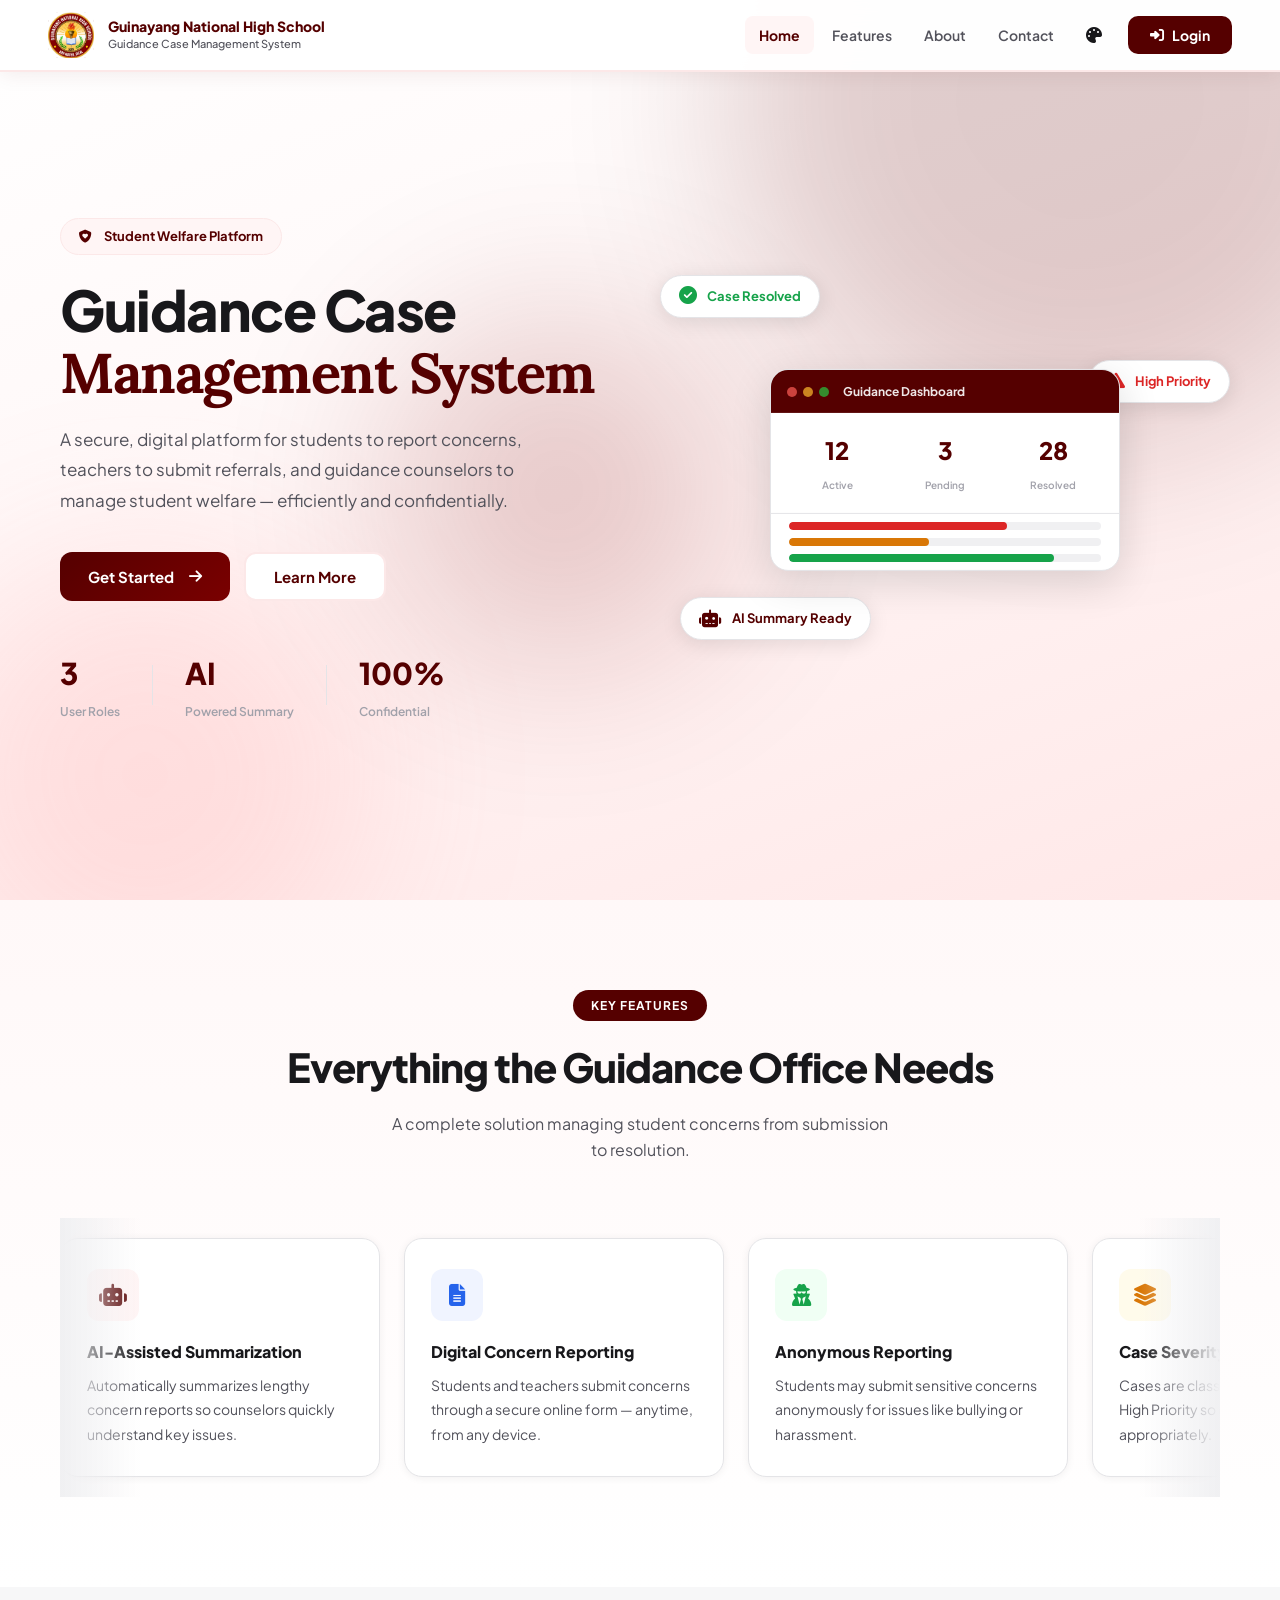
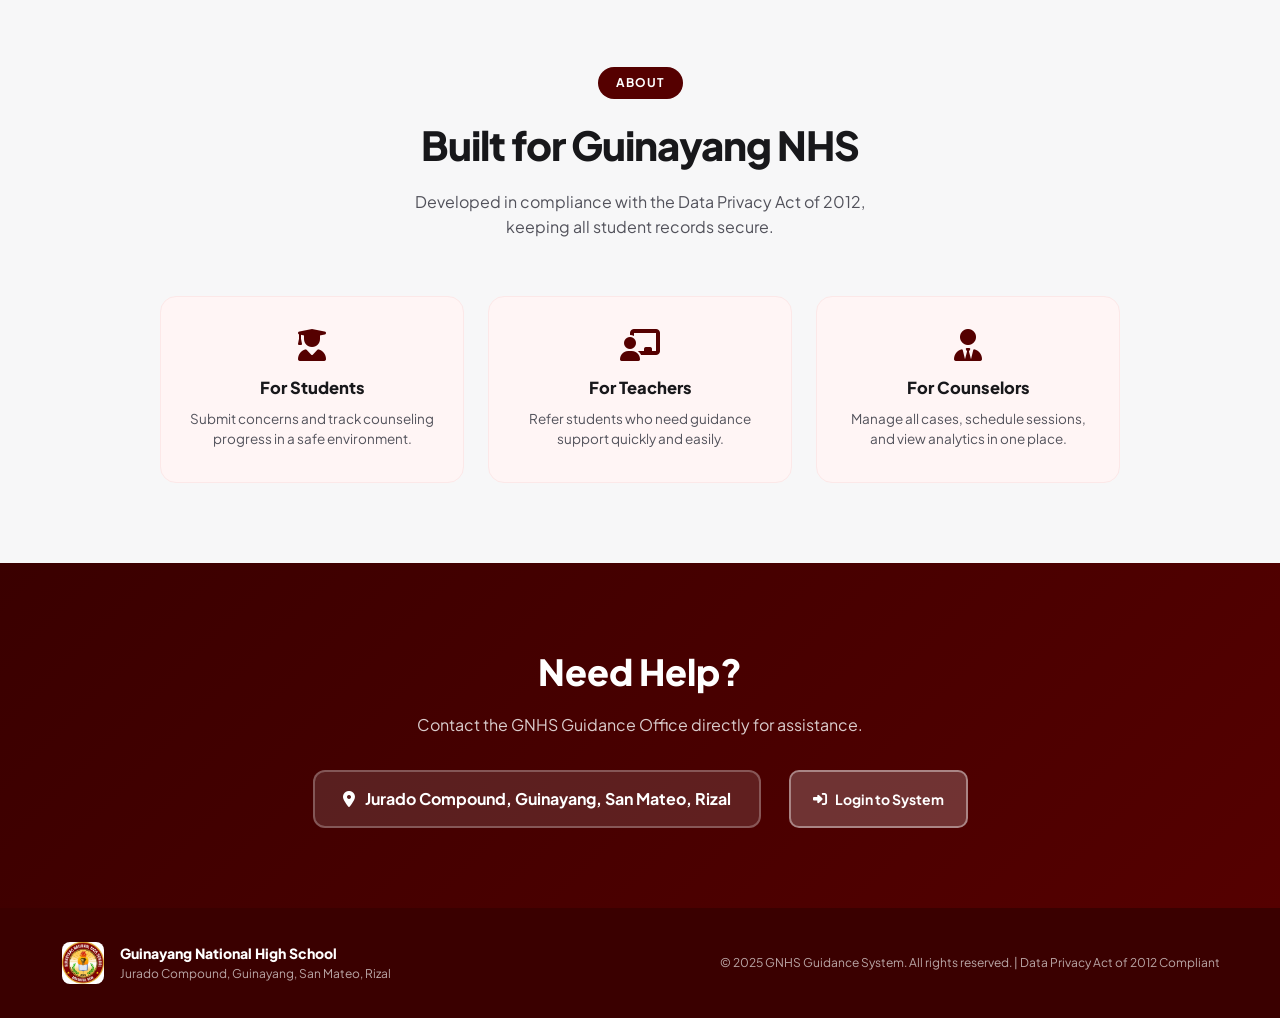
==== index.html @ 4c7ce9db "fix(ui): responsive teacher dashboard stack, interactive features carousel, centered role cards, nav" ====
<!DOCTYPE html>
<html lang="en">

<head>
  <meta charset="UTF-8" />
  <meta name="viewport" content="width=device-width, initial-scale=1.0" />
  <title>GNHS — Guidance Case Management System</title>
  <link rel="stylesheet" href="style.css?v=20261111_07" />
  <link
    href="https://fonts.googleapis.com/css2?family=Plus+Jakarta+Sans:wght@300;400;500;600;700;800;900&family=Lora:ital,wght@0,400;0,600;1,400&display=swap"
    rel="stylesheet" />
  <link rel="stylesheet" href="https://cdnjs.cloudflare.com/ajax/libs/font-awesome/6.5.0/css/all.min.css" />
  <script src="https://accounts.google.com/gsi/client" async defer></script>
  <script>
    (function () {
      var t = localStorage.getItem('theme') || 'light';
      var c = localStorage.getItem('colorTheme') || 'maroon';
      document.documentElement.setAttribute('data-theme', t);
      document.documentElement.setAttribute('data-color', c);
    })();
  </script>
</head>

<body class="landing-page">
  <nav class="navbar">
    <div class="nav-brand" onclick="window.scrollTo({top:0,behavior:'smooth'})">
      <div class="school-logo"><img src="gnhs.jpg" alt="GNHS"
          style="width:100%;height:100%;object-fit:cover;border-radius:10px;" /></div>
      <div class="school-info">
        <span class="school-name">Guinayang National High School</span>
        <span class="school-sub">Guidance Case Management System</span>
      </div>
    </div>
    <div class="nav-links" id="navLinks">
      <a href="#home" class="nav-link active">Home</a>
      <a href="#features" class="nav-link">Features</a>
      <a href="#about" class="nav-link">About</a>
      <a href="#contact" class="nav-link">Contact</a>
      <div class="theme-container" style="position:relative; display:inline-block;">
        <button class="nav-link" style="background:none;border:none;cursor:pointer;font-size:16px;color:var(--text);"
          onclick="toggleThemeMenu()"><i class="fas fa-palette"></i></button>
        <div class="theme-panel" id="themePanel">
          <button class="tp-mode-toggle" id="tpModeToggle"
            onclick="setTheme(document.documentElement.getAttribute('data-theme')==='dark'?'light':'dark')">
            <i class="fas fa-moon"></i> Dark Mode
          </button>
          <div style="font-size:12px;font-weight:800;color:var(--text-3);text-align:center;margin-top:4px">COLOR THEME
          </div>
          <div class="tp-row">
            <div class="tp-color active" style="background:#550000" data-color="maroon"
              onclick="setColorMode('maroon')"></div>
            <div class="tp-color" style="background:#2563eb" data-color="blue" onclick="setColorMode('blue')"></div>
            <div class="tp-color" style="background:#059669" data-color="emerald" onclick="setColorMode('emerald')">
            </div>
            <div class="tp-color" style="background:#7c3aed" data-color="violet" onclick="setColorMode('violet')"></div>
          </div>
        </div>
      </div>
      <button class="btn-login" onclick="openLoginModal()"><i class="fas fa-sign-in-alt"></i> Login</button>
    </div>
    <button class="nav-toggle" onclick="toggleMenu()"><i class="fas fa-bars"></i></button>
  </nav>

  <section class="hero" id="home">
    <div class="hero-bg">
      <div class="bg-blob b1"></div>
      <div class="bg-blob b2"></div>
      <div class="bg-blob b3"></div>
    </div>
    <div class="hero-content">
      <div class="hero-badge"><i class="fas fa-shield-heart"></i>&nbsp; Student Welfare Platform</div>
      <h1 class="hero-title">Guidance Case<br><em>Management System</em></h1>
      <p class="hero-desc">A secure, digital platform for students to report concerns, teachers to submit referrals, and
        guidance counselors to manage student welfare — efficiently and confidentially.</p>
      <div class="hero-actions">
        <button class="btn-primary" onclick="openLoginModal()">Get Started &nbsp;<i
            class="fas fa-arrow-right"></i></button>
        <button class="btn-ghost"
          onclick="document.getElementById('features').scrollIntoView({behavior:'smooth'})">Learn More</button>
      </div>
      <div class="hero-stats">
        <div class="stat"><span class="stat-num">3</span><span class="stat-label">User Roles</span></div>
        <div class="stat-divider"></div>
        <div class="stat"><span class="stat-num">AI</span><span class="stat-label">Powered Summary</span></div>
        <div class="stat-divider"></div>
        <div class="stat"><span class="stat-num">100%</span><span class="stat-label">Confidential</span></div>
      </div>
    </div>
    <div class="hero-visual">
      <div class="floating-card card-1"><i class="fas fa-check-circle"></i><span>Case Resolved</span></div>
      <div class="floating-card card-2"><i class="fas fa-exclamation-triangle"></i><span>High Priority</span></div>
      <div class="floating-card card-3"><i class="fas fa-robot"></i><span>AI Summary Ready</span></div>
      <div class="dashboard-preview">
        <div class="preview-header">
          <span class="preview-dot r"></span><span class="preview-dot y"></span><span class="preview-dot g"></span>
          <span class="preview-title">Guidance Dashboard</span>
        </div>
        <div class="preview-stats">
          <div class="ps"><span>12</span><small>Active</small></div>
          <div class="ps"><span>3</span><small>Pending</small></div>
          <div class="ps"><span>28</span><small>Resolved</small></div>
        </div>
        <div class="preview-bar">
          <div class="pb-fill" style="width:70%;background:#dc2626"></div>
        </div>
        <div class="preview-bar">
          <div class="pb-fill" style="width:45%;background:#d97706"></div>
        </div>
        <div class="preview-bar">
          <div class="pb-fill" style="width:85%;background:#16a34a"></div>
        </div>
      </div>
    </div>
  </section>
  <section class="features-section" id="features">
    <div class="section-header">
      <div class="section-tag">Key Features</div>
      <h2>Everything the Guidance Office Needs</h2>
      <p>A complete solution managing student concerns from submission to resolution.</p>
    </div>
    <div class="features-marquee-wrapper">
      <div class="features-marquee-content">
        <div class="feature-card">
          <div class="feat-icon" style="background:var(--maroon-pale);color:var(--maroon)"><i class="fas fa-robot"></i>
          </div>
          <h3>AI-Assisted Summarization</h3>
          <p>Automatically summarizes lengthy concern reports so counselors quickly understand key issues.</p>
        </div>
        <div class="feature-card">
          <div class="feat-icon" style="background:#f0f4ff;color:#2563eb"><i class="fas fa-file-alt"></i></div>
          <h3>Digital Concern Reporting</h3>
          <p>Students and teachers submit concerns through a secure online form — anytime, from any device.</p>
        </div>
        <div class="feature-card">
          <div class="feat-icon" style="background:#f0fff4;color:#16a34a"><i class="fas fa-user-secret"></i></div>
          <h3>Anonymous Reporting</h3>
          <p>Students may submit sensitive concerns anonymously for issues like bullying or harassment.</p>
        </div>
        <div class="feature-card">
          <div class="feat-icon" style="background:#fffbeb;color:#d97706"><i class="fas fa-layer-group"></i></div>
          <h3>Case Severity Classification</h3>
          <p>Cases are classified as Low, Medium, or High Priority so counselors respond appropriately.</p>
        </div>
        <div class="feature-card">
          <div class="feat-icon" style="background:#fdf4ff;color:#7c3aed"><i class="fas fa-chart-bar"></i></div>
          <h3>Analytics Dashboard</h3>
          <p>Visualize patterns in student concerns and generate reports for school administration.</p>
        </div>
        <div class="feature-card">
          <div class="feat-icon" style="background:#f0fdfa;color:#0d9488"><i class="fas fa-bell"></i></div>
          <h3>Notification System</h3>
          <p>Real-time alerts for session schedules, case status changes, and guidance office responses.</p>
        </div>

        <!-- Duplicate for infinite scroll -->
        <div class="feature-card">
          <div class="feat-icon" style="background:var(--maroon-pale);color:var(--maroon)"><i class="fas fa-robot"></i>
          </div>
          <h3>AI-Assisted Summarization</h3>
          <p>Automatically summarizes lengthy concern reports so counselors quickly understand key issues.</p>
        </div>
        <div class="feature-card">
          <div class="feat-icon" style="background:#f0f4ff;color:#2563eb"><i class="fas fa-file-alt"></i></div>
          <h3>Digital Concern Reporting</h3>
          <p>Students and teachers submit concerns through a secure online form — anytime, from any device.</p>
        </div>
        <div class="feature-card">
          <div class="feat-icon" style="background:#f0fff4;color:#16a34a"><i class="fas fa-user-secret"></i></div>
          <h3>Anonymous Reporting</h3>
          <p>Students may submit sensitive concerns anonymously for issues like bullying or harassment.</p>
        </div>
        <div class="feature-card">
          <div class="feat-icon" style="background:#fffbeb;color:#d97706"><i class="fas fa-layer-group"></i></div>
          <h3>Case Severity Classification</h3>
          <p>Cases are classified as Low, Medium, or High Priority so counselors respond appropriately.</p>
        </div>
        <div class="feature-card">
          <div class="feat-icon" style="background:#fdf4ff;color:#7c3aed"><i class="fas fa-chart-bar"></i></div>
          <h3>Analytics Dashboard</h3>
          <p>Visualize patterns in student concerns and generate reports for school administration.</p>
        </div>
        <div class="feature-card">
          <div class="feat-icon" style="background:#f0fdfa;color:#0d9488"><i class="fas fa-bell"></i></div>
          <h3>Notification System</h3>
          <p>Real-time alerts for session schedules, case status changes, and guidance office responses.</p>
        </div>
      </div>
    </div>
  </section>
  <section id="about" class="about-section">
    <div class="section-header">
      <div class="section-tag">About</div>
      <h2>Built for Guinayang NHS</h2>
      <p>Developed in compliance with the Data Privacy Act of 2012, keeping all student records secure.</p>
    </div>
    <div class="about-roles-grid">
      <div class="about-role-card">
        <i class="fas fa-user-graduate"></i>
        <strong>For Students</strong>
        <p>Submit concerns and track counseling progress in a safe environment.</p>
      </div>
      <div class="about-role-card">
        <i class="fas fa-chalkboard-teacher"></i>
        <strong>For Teachers</strong>
        <p>Refer students who need guidance support quickly and easily.</p>
      </div>
      <div class="about-role-card">
        <i class="fas fa-user-tie"></i>
        <strong>For Counselors</strong>
        <p>Manage all cases, schedule sessions, and view analytics in one place.</p>
      </div>
    </div>
  </section>
  <section id="contact"
    style="padding:80px 60px;background:linear-gradient(135deg,var(--maroon-dark),var(--maroon));text-align:center;">
    <h2 style="color:#fff;font-size:36px;font-weight:900;margin-bottom:12px">Need Help?</h2>
    <p style="color:rgba(255,255,255,.8);font-size:16px;max-width:500px;margin:0 auto 32px">Contact the GNHS Guidance
      Office directly for assistance.</p>
    <div style="display:flex;gap:20px;justify-content:center;flex-wrap:wrap;">
      <div
        style="background:rgba(255,255,255,.12);color:#fff;border:2px solid rgba(255,255,255,.25);padding:14px 28px;border-radius:12px;font-weight:700;display:flex;align-items:center;gap:10px">
        <i class="fas fa-map-marker-alt"></i> Jurado Compound, Guinayang, San Mateo, Rizal</div>
      <button class="btn-login" style="background:rgba(255,255,255,.2);border:2px solid rgba(255,255,255,.4)"
        onclick="openLoginModal()"><i class="fas fa-sign-in-alt"></i> Login to System</button>
    </div>
  </section>
  <footer class="footer">
    <div class="footer-content">
      <div class="footer-brand">
        <div class="school-logo small" style="background:transparent;padding:2px"><img src="gnhs.jpg" alt="GNHS"
            style="width:100%;height:100%;object-fit:cover;border-radius:8px;" /></div>
        <div>
          <div class="footer-school">Guinayang National High School</div>
          <div class="footer-addr">Jurado Compound, Guinayang, San Mateo, Rizal</div>
        </div>
      </div>
      <div class="footer-copy">© 2025 GNHS Guidance System. All rights reserved. | Data Privacy Act of 2012 Compliant
      </div>
    </div>
  </footer>

  <!-- LOGIN MODAL -->
  <div class="modal-overlay hidden" id="loginModal" onclick="closeOnOverlay(event)">
    <div class="modal-box">
      <div class="modal-step" id="step-choose">
        <button class="modal-close" onclick="closeLoginModal()"><i class="fas fa-times"></i></button>
        <div class="modal-logo"><i class="fas fa-graduation-cap"></i></div>
        <h2 class="modal-title">Welcome to <span>GNHS</span></h2>
        <p class="modal-sub">Guidance Case Management System</p>
        <div id="timeoutAlertBanner" style="display:none;margin-bottom:16px;background:#fef2f2;border:1px solid #f87171;color:#991b1b;padding:12px 14px;border-radius:10px;font-size:13px;font-weight:600;text-align:left">
          <i class="fas fa-clock" style="color:#dc2626;margin-right:6px"></i> Your session expired due to 15 minutes of inactivity. Please log in again.
        </div>
        <div class="action-cards" style="display:flex;flex-direction:column;width:100%;gap:12px;">
          <div class="action-card" onclick="goToRoleSelect('login')" style="padding:16px 20px;display:flex;align-items:center;justify-content:center;gap:14px;text-align:left;width:100%;background:linear-gradient(135deg,var(--maroon),var(--maroon-mid));color:#fff;border-radius:14px;box-shadow:0 8px 20px rgba(85,0,0,0.22);cursor:pointer;">
            <i class="fas fa-sign-in-alt" style="font-size:22px;color:#fff;margin-bottom:0"></i>
            <div style="flex:1">
              <strong style="font-size:16px;display:block;color:#fff">Login to System</strong>
              <small style="font-size:12px;color:rgba(255,255,255,0.85)">Sign in with LRN, Employee ID, or Email</small>
            </div>
            <i class="fas fa-arrow-right" style="font-size:14px;color:rgba(255,255,255,0.85)"></i>
          </div>
        </div>

        <div style="display:flex;align-items:center;margin:16px 0 10px;gap:10px;">
          <div style="flex:1;height:1px;background:var(--border);"></div>
          <span style="font-size:11px;font-weight:700;color:var(--text-3);text-transform:uppercase;letter-spacing:0.5px;">OR</span>
          <div style="flex:1;height:1px;background:var(--border);"></div>
        </div>

        <button type="button" class="btn-google-sign-in" onclick="openGoogleAccountChooser()">
          <svg width="18" height="18" viewBox="0 0 48 48">
            <path fill="#EA4335" d="M24 9.5c3.54 0 6.71 1.22 9.21 3.6l6.85-6.85C35.9 2.38 30.47 0 24 0 14.62 0 6.51 5.38 2.56 13.22l7.98 6.19C12.43 13.72 17.74 9.5 24 9.5z"/>
            <path fill="#4285F4" d="M46.98 24.55c0-1.57-.15-3.09-.38-4.55H24v9.02h12.94c-.58 2.96-2.26 5.48-4.78 7.18l7.73 6c4.51-4.18 7.09-10.36 7.09-17.65z"/>
            <path fill="#FBBC05" d="M10.53 28.59c-.48-1.45-.76-2.99-.76-4.59s.27-3.14.76-4.59l-7.98-6.19C.92 16.46 0 20.12 0 24c0 3.88.92 7.54 2.56 10.78l7.97-6.19z"/>
            <path fill="#34A853" d="M24 48c6.48 0 11.93-2.13 15.89-5.81l-7.73-6c-2.15 1.45-4.92 2.3-8.16 2.3-6.26 0-11.57-4.22-13.47-9.91l-7.98 6.19C6.51 42.62 14.62 48 24 48z"/>
          </svg>
          <span>Google</span>
        </button>
      </div>
      <div class="modal-step hidden" id="step-role">
        <div class="modal-top-nav">
          <button type="button" class="modal-back" onclick="goBack('step-choose')"><i class="fas fa-arrow-left"></i> Back</button>
          <button type="button" class="modal-close" onclick="closeLoginModal()"><i class="fas fa-times"></i></button>
        </div>
        <div class="modal-logo"><i class="fas fa-users"></i></div>
        <h2 class="modal-title">Select Your Role</h2>
        <p class="modal-sub" id="role-sub-text">Who are you logging in as?</p>
        <div class="role-cards">
          <div class="role-card" onclick="selectRole('student')">
            <div class="role-icon" style="background:#fff0f0;color:#550000"><i class="fas fa-user-graduate"></i></div>
            <div><strong>Student</strong><small>Submit concerns &amp; track status</small></div>
          </div>
          <div class="role-card" onclick="selectRole('teacher')">
            <div class="role-icon" style="background:#fff0f0;color:#7a0000"><i class="fas fa-chalkboard-teacher"></i>
            </div>
            <div><strong>Teacher</strong><small>Refer students for guidance</small></div>
          </div>
          <div class="role-card" onclick="selectRole('admin')">
            <div class="role-icon" style="background:#fff0f0;color:#3a0000"><i class="fas fa-user-tie"></i></div>
            <div><strong>Guidance Admin</strong><small>Manage cases &amp; counseling</small></div>
          </div>
        </div>
      </div>
      <div class="modal-step hidden" id="step-login">
        <div class="modal-top-nav">
          <button type="button" class="modal-back" onclick="goBack('step-role')"><i class="fas fa-arrow-left"></i> Back</button>
          <button type="button" class="modal-close" onclick="closeLoginModal()"><i class="fas fa-times"></i></button>
        </div>
        <div class="modal-logo" id="login-role-badge"><i class="fas fa-user-graduate"></i></div>
        <h3 style="font-size:18px;font-weight:800;color:var(--text);margin-bottom:2px;text-align:center;">Account Login</h3>
        <p class="modal-sub" id="login-role-label" style="margin-top:0;">Student Login</p>
        <div id="login-msg" style="display:none"></div>
        <div class="form-group"><label id="login-id-label">Email Address <span class="req">*</span></label>
          <div class="input-wrap"><i class="fas fa-envelope"></i><input type="text" id="login-email-input"
              placeholder="Enter your email" required onkeydown="if(event.key==='Enter'){event.preventDefault();document.getElementById('login-pass')?.focus();}" /></div>
        </div>
        <div class="form-group"><label>Password <span class="req">*</span></label>
          <div class="input-wrap"><i class="fas fa-lock"></i><input type="password" id="login-pass"
              placeholder="Enter your password" required onkeydown="if(event.key==='Enter'){event.preventDefault();handleLogin();}" /><button class="toggle-pass" type="button"
              onclick="togglePass('login-pass')"><i class="fas fa-eye"></i></button></div>
        </div>
        <div class="form-options">
          <label class="checkbox-label"><input type="checkbox"> Remember me</label>
          <a href="#" class="forgot-link" onclick="openResetPasswordModal()">Forgot password?</a>
        </div>
        <button class="btn-submit" onclick="handleLogin()">Login &nbsp;<i class="fas fa-arrow-right"></i></button>

        <div style="display:flex;align-items:center;margin:18px 0 12px;gap:10px;">
          <div style="flex:1;height:1px;background:var(--border);"></div>
          <span style="font-size:11px;font-weight:700;color:var(--text-3);text-transform:uppercase;letter-spacing:0.5px;">OR</span>
          <div style="flex:1;height:1px;background:var(--border);"></div>
        </div>

        <button type="button" class="btn-google-sign-in" onclick="openGoogleAccountChooser()">
          <svg width="18" height="18" viewBox="0 0 48 48">
            <path fill="#EA4335" d="M24 9.5c3.54 0 6.71 1.22 9.21 3.6l6.85-6.85C35.9 2.38 30.47 0 24 0 14.62 0 6.51 5.38 2.56 13.22l7.98 6.19C12.43 13.72 17.74 9.5 24 9.5z"/>
            <path fill="#4285F4" d="M46.98 24.55c0-1.57-.15-3.09-.38-4.55H24v9.02h12.94c-.58 2.96-2.26 5.48-4.78 7.18l7.73 6c4.51-4.18 7.09-10.36 7.09-17.65z"/>
            <path fill="#FBBC05" d="M10.53 28.59c-.48-1.45-.76-2.99-.76-4.59s.27-3.14.76-4.59l-7.98-6.19C.92 16.46 0 20.12 0 24c0 3.88.92 7.54 2.56 10.78l7.97-6.19z"/>
            <path fill="#34A853" d="M24 48c6.48 0 11.93-2.13 15.89-5.81l-7.73-6c-2.15 1.45-4.92 2.3-8.16 2.3-6.26 0-11.57-4.22-13.47-9.91l-7.98 6.19C6.51 42.62 14.62 48 24 48z"/>
          </svg>
          <span>Google</span>
        </button>
      </div>

      <!-- SHOPEE-STYLE GOOGLE ACCOUNT CHOOSER STEP -->
      <div class="modal-step hidden" id="step-google-chooser">
        <div class="google-top-bar" style="display:flex;align-items:center;justify-content:space-between;width:100%;margin-bottom:18px;padding-bottom:12px;border-bottom:1px solid var(--border);position:relative;box-sizing:border-box;">
          <div class="google-top-left" style="display:flex;align-items:center;gap:10px;min-width:0;">
            <button type="button" class="modal-back google-back-btn" onclick="goBackFromGoogle()" title="Go back to previous step" style="position:static !important;top:auto !important;right:auto !important;margin:0 !important;display:inline-flex;align-items:center;gap:6px;background:rgba(0,0,0,0.04);border:1px solid var(--border);border-radius:8px;color:var(--text-2);font-weight:700;font-size:12.5px;cursor:pointer;padding:5px 9px;transition:.2s;line-height:1.2;">
              <i class="fas fa-arrow-left" style="font-size:11px;"></i> <span>Back</span>
            </button>
            <div style="width:1px;height:16px;background:var(--border);flex-shrink:0;"></div>
            <div class="google-brand" style="display:inline-flex;align-items:center;gap:8px;font-size:13.5px;font-weight:700;color:var(--text);margin:0;white-space:nowrap;">
              <svg width="18" height="18" viewBox="0 0 48 48" style="flex-shrink:0;">
                <path fill="#EA4335" d="M24 9.5c3.54 0 6.71 1.22 9.21 3.6l6.85-6.85C35.9 2.38 30.47 0 24 0 14.62 0 6.51 5.38 2.56 13.22l7.98 6.19C12.43 13.72 17.74 9.5 24 9.5z"/>
                <path fill="#4285F4" d="M46.98 24.55c0-1.57-.15-3.09-.38-4.55H24v9.02h12.94c-.58 2.96-2.26 5.48-4.78 7.18l7.73 6c4.51-4.18 7.09-10.36 7.09-17.65z"/>
                <path fill="#FBBC05" d="M10.53 28.59c-.48-1.45-.76-2.99-.76-4.59s.27-3.14.76-4.59l-7.98-6.19C.92 16.46 0 20.12 0 24c0 3.88.92 7.54 2.56 10.78l7.97-6.19z"/>
                <path fill="#34A853" d="M24 48c6.48 0 11.93-2.13 15.89-5.81l-7.73-6c-2.15 1.45-4.92 2.3-8.16 2.3-6.26 0-11.57-4.22-13.47-9.91l-7.98 6.19C6.51 42.62 14.62 48 24 48z"/>
              </svg>
              <span>Sign in with Google</span>
            </div>
          </div>
          <button type="button" class="modal-close" onclick="closeLoginModal()" title="Close" style="position:static !important;top:auto !important;right:auto !important;margin:0 !important;cursor:pointer;width:32px;height:32px;border-radius:50%;background:rgba(0,0,0,0.05);color:var(--text-2);display:inline-flex;align-items:center;justify-content:center;border:none;flex-shrink:0;">
            <i class="fas fa-times"></i>
          </button>
        </div>

        <!-- STAGE A: CHOOSE ACCOUNT LIST -->
        <div id="googleStageList">
          <div class="google-app-badge">
            <i class="fas fa-graduation-cap" style="color:#fff;font-size:22px"></i>
          </div>
          <h2 class="google-chooser-title">Choose an account</h2>
          <p class="google-chooser-sub">to continue to <strong>GNHS Guidance</strong></p>

          <div id="google-list-msg" style="display:none;margin-bottom:14px"></div>

          <div id="googleAccountsList" class="google-accounts-list">
            <!-- Rendered dynamically -->
          </div>

          <p class="google-privacy-footer">
            Before using this app, you can review GNHS Guidance's <a href="#">Privacy Policy</a> and <a href="#">Terms of Service</a>.
          </p>
          <div style="text-align:center;margin-top:14px;padding-top:12px;border-top:1px dashed var(--border);">
            <button type="button" onclick="goBackFromGoogle()" style="background:none;border:none;color:var(--text-2);font-weight:700;font-size:12.5px;cursor:pointer;display:inline-flex;align-items:center;gap:6px;padding:4px 8px;border-radius:6px;transition:.2s;">
              <i class="fas fa-arrow-left"></i> <span>Back to Login Options</span>
            </button>
          </div>
        </div>

        <!-- STAGE B: USE ANOTHER ACCOUNT (EMAIL INPUT) -->
        <div id="googleStageEmail" style="display:none">
          <div class="google-app-badge">
            <i class="fas fa-graduation-cap" style="color:#fff;font-size:22px"></i>
          </div>
          <h2 class="google-chooser-title">Sign in</h2>
          <p class="google-chooser-sub">to continue to <strong>GNHS Guidance</strong></p>

          <div id="google-email-msg" style="display:none"></div>

          <div class="form-group">
            <label>Email Address <span class="req">*</span></label>
            <div class="input-wrap">
              <i class="fas fa-envelope"></i>
              <input type="email" id="google-custom-email" placeholder="e.g. name@gmail.com or name@deped.gov.ph" required onkeydown="if(event.key==='Enter')submitGoogleCustomEmail()" />
            </div>
            <span style="font-size:11.5px;color:var(--text-3);margin-top:4px;display:block;">Personal Gmail for Students &bull; DepEd / Gmail for Teachers</span>
          </div>

          <div style="display:flex;justify-content:space-between;align-items:center;margin-top:22px">
            <button type="button" class="btn-ghost" onclick="showGoogleAccountList()" style="font-size:13px;padding:8px 14px">
              Back to accounts
            </button>
            <button type="button" class="btn-submit" onclick="submitGoogleCustomEmail()" style="width:auto;padding:10px 24px;border-radius:20px;background:#1a73e8;color:#fff;border:none;font-weight:700">
              Next &nbsp;<i class="fas fa-arrow-right"></i>
            </button>
          </div>
        </div>

        <!-- STAGE B: GMAIL 6-DIGIT CODE VERIFICATION (100% PASSWORDLESS & DIRECT TO 2FA) -->
        <div id="googleStageOtp" style="display:none">
          <div class="google-selected-chip">
            <div class="google-chip-left">
              <div class="google-chip-avatar" id="googleOtpAvatar">G</div>
              <div class="google-chip-info">
                <span id="googleOtpEmail" style="font-size:13px;color:var(--text);font-weight:700"></span>
              </div>
            </div>
            <button type="button" class="google-chip-change" onclick="showGoogleAccountList()">Change</button>
          </div>

          <h2 class="google-chooser-title" style="font-size:20px;text-align:left">Google Verification</h2>
          <p class="google-chooser-sub" style="margin-bottom:16px;text-align:left">A 6-digit code was sent to your Gmail inbox to verify your account</p>

          <div id="google-otp-msg" style="display:none"></div>

          <div class="form-group">
            <label>6-Digit Verification Code <span class="req">*</span></label>
            <div class="input-wrap">
              <i class="fas fa-key"></i>
              <input type="text" id="google-otp-code-input" placeholder="000000" maxlength="6" pattern="[0-9]*" inputmode="numeric" style="letter-spacing:6px;font-size:18px;font-weight:800;text-align:center" onkeydown="if(event.key==='Enter')verifyGoogleLoginOtp()" />
            </div>
            <span style="font-size:11.5px;color:var(--text-3);margin-top:4px;display:block;">Check your Gmail inbox or spam. No password required!</span>
          </div>

          <div style="display:flex;justify-content:space-between;align-items:center;margin-top:22px">
            <button type="button" class="btn-ghost" onclick="loginWithGoogleCode(true)" style="font-size:12px;background:none;border:none;color:var(--text-3);cursor:pointer;font-weight:700">
              Resend code
            </button>
            <button type="button" class="btn-submit" id="btnVerifyGoogleOtp" onclick="verifyGoogleLoginOtp()" style="width:auto;padding:10px 24px;border-radius:20px;background:#1a73e8;color:#fff;border:none;font-weight:700">
              Verify & Sign In &nbsp;<i class="fas fa-arrow-right"></i>
            </button>
          </div>
        </div>
      </div>

      <!-- EMAIL CODE (OTP) LOGIN STEP -->
      <div class="modal-step hidden" id="step-email-otp">
        <div class="modal-top-nav">
          <button type="button" class="modal-back" onclick="goBack('step-login')"><i class="fas fa-arrow-left"></i> Back</button>
          <button type="button" class="modal-close" onclick="closeLoginModal()"><i class="fas fa-times"></i></button>
        </div>
        <div class="modal-logo" style="background:var(--maroon-pale);color:var(--maroon)"><i class="fas fa-envelope-circle-check"></i></div>
        <h2 class="modal-title">Sign in with Email Code</h2>
        <p class="modal-sub" id="email-otp-sub">Personal Gmail for Students &bull; DepEd / Gmail for Teachers</p>

        <!-- Role Selector Tab for Email Login -->
        <div style="display:flex;background:var(--bg2);padding:4px;border-radius:10px;border:1px solid var(--border);margin-bottom:14px;gap:6px;">
          <button type="button" id="otpRoleTabStudent" onclick="setOtpRole('student')" style="flex:1;border:none;border-radius:8px;padding:8px 10px;font-size:12.5px;font-weight:700;cursor:pointer;transition:.2s;background:var(--maroon);color:#fff;">
            <i class="fas fa-user-graduate"></i> Student
          </button>
          <button type="button" id="otpRoleTabTeacher" onclick="setOtpRole('teacher')" style="flex:1;border:none;border-radius:8px;padding:8px 10px;font-size:12.5px;font-weight:700;cursor:pointer;transition:.2s;background:transparent;color:var(--text-2);">
            <i class="fas fa-chalkboard-teacher"></i> Teacher
          </button>
        </div>

        <div id="email-otp-msg" style="display:none"></div>

        <!-- Stage 1: Enter Email -->
        <div id="email-otp-stage-1">
          <div class="form-group">
            <label>Email Address <span class="req">*</span></label>
            <div class="input-wrap">
              <i class="fas fa-envelope"></i>
              <input type="email" id="otp-email-input" placeholder="e.g. name@gmail.com or name@deped.gov.ph" required autocomplete="email" onkeydown="if(event.key==='Enter')requestEmailCode()" />
            </div>
            <span style="font-size:11.5px;color:var(--text-3);margin-top:4px;display:block;">We will send a secure 6-digit verification code to this inbox.</span>
          </div>
          <button type="button" class="btn-submit" id="btnSendOtp" onclick="requestEmailCode()">
            <i class="fas fa-paper-plane"></i> Send 6-Digit Code
          </button>
        </div>

        <!-- Stage 2: Enter Code -->
        <div id="email-otp-stage-2" style="display:none">
          <div style="background:var(--bg2);padding:12px 14px;border-radius:10px;border:1px solid var(--border);margin-bottom:16px;font-size:13px;display:flex;align-items:center;justify-content:space-between">
            <div>
              <span style="color:var(--text-3);font-size:11px;display:block;">Code sent to:</span>
              <strong id="otp-target-email-label" style="color:var(--maroon)"></strong>
            </div>
            <button type="button" onclick="editOtpEmail()" style="background:none;border:none;color:var(--maroon);font-weight:700;font-size:12px;cursor:pointer">Change</button>
          </div>

          <div class="form-group">
            <label>Enter 6-Digit Verification Code <span class="req">*</span></label>
            <div class="input-wrap">
              <i class="fas fa-key"></i>
              <input type="text" id="otp-code-input" placeholder="000000" maxlength="6" pattern="[0-9]*" inputmode="numeric" style="letter-spacing:6px;font-size:20px;font-weight:800;text-align:center" onkeydown="if(event.key==='Enter')verifyEmailCode()" />
            </div>
            <span style="font-size:11.5px;color:var(--text-3);margin-top:4px;display:block;">Please check your inbox or spam folder. Code expires in 10 minutes.</span>
          </div>

          <button type="button" class="btn-submit" id="btnVerifyOtp" onclick="verifyEmailCode()">
            <i class="fas fa-check-circle"></i> Verify & Sign In
          </button>

          <div style="text-align:center;margin-top:14px">
            <button type="button" id="btnResendOtp" onclick="requestEmailCode(true)" style="background:none;border:none;color:var(--text-3);font-size:12px;font-weight:700;cursor:pointer">
              Didn't receive code? Resend Code
            </button>
          </div>
        </div>
      </div>

      <!-- EMAIL SIGNUP COMPLETION STEP (for new users signing in for the first time via email) -->
      <div class="modal-step hidden" id="step-email-complete">
        <div class="modal-top-nav">
          <button type="button" class="modal-back" onclick="showStep('step-email-otp')"><i class="fas fa-arrow-left"></i> Back</button>
          <button type="button" class="modal-close" onclick="closeLoginModal()"><i class="fas fa-times"></i></button>
        </div>
        <div class="modal-logo" style="background:var(--maroon-pale);color:var(--maroon)"><i class="fas fa-user-plus"></i></div>
        <h2 class="modal-title">Complete Your Profile</h2>
        <p class="modal-sub">Welcome! Please fill in your basic info to enter GNHS Guidance.</p>

        <div id="email-complete-msg" style="display:none"></div>

        <div class="form-row" style="display:grid;grid-template-columns:1fr 1fr;gap:12px;margin-bottom:12px">
          <div class="form-group">
            <label>First Name <span class="req">*</span></label>
            <input type="text" id="otp-complete-first-name" placeholder="First name" required />
          </div>
          <div class="form-group">
            <label>Last Name <span class="req">*</span></label>
            <input type="text" id="otp-complete-last-name" placeholder="Last name" required />
          </div>
        </div>

        <div class="form-group" id="otp-complete-grade-group">
          <label id="otp-complete-grade-label">Grade Level & Section <span class="req">*</span></label>
          <div style="display:grid;grid-template-columns:1fr 1fr;gap:10px" id="otp-complete-grade-row">
            <select id="otp-complete-grade" onchange="otpUpdateSections()" style="padding:10px 12px;border:1.5px solid var(--border);border-radius:10px;font-size:13px;background:var(--card-bg);color:var(--text)">
              <option value="">Select Grade</option>
              <option value="7">Grade 7</option>
              <option value="8">Grade 8</option>
              <option value="9">Grade 9</option>
              <option value="10">Grade 10</option>
            </select>
            <select id="otp-complete-section" style="padding:10px 12px;border:1.5px solid var(--border);border-radius:10px;font-size:13px;background:var(--card-bg);color:var(--text)">
              <option value="">Select Section</option>
            </select>
          </div>
        </div>

        <div class="form-group">
          <label id="otp-complete-id-label">Student ID / LRN (Optional)</label>
          <input type="text" id="otp-complete-id-number" placeholder="Enter ID number (or leave blank for auto-generate)" />
        </div>

        <button type="button" class="btn-submit" id="btnFinishOtpSignup" onclick="finishOtpSignup()">
          <i class="fas fa-arrow-right"></i> Finish & Enter System
        </button>
      </div>

      <!-- RESET PASSWORD MODAL: 3-STEP EMAIL OTP CONFIRMATION & NEW PASSWORD -->
      <div class="modal-step hidden" id="step-forgot">
        <div class="modal-top-nav">
          <button type="button" class="modal-back" onclick="goBack('step-login')"><i class="fas fa-arrow-left"></i> Back</button>
          <button type="button" class="modal-close" onclick="closeLoginModal()"><i class="fas fa-times"></i></button>
        </div>

        <div class="modal-logo" style="background:var(--maroon-pale);color:var(--maroon)"><i class="fas fa-key"></i></div>
        <h2 class="modal-title" id="forgot-modal-title">Reset Password</h2>
        <p class="modal-sub" id="forgot-modal-sub">Enter your registered Email or Student ID / LRN to receive a 6-digit confirmation code.</p>

        <div id="forgot-msg" style="display:none;margin-bottom:14px"></div>

        <!-- STAGE 1: ENTER EMAIL / LRN -->
        <div id="forgot-stage-1">
          <div class="form-group">
            <label>Registered Email or Student LRN / ID <span class="req">*</span></label>
            <div class="input-wrap">
              <i class="fas fa-envelope"></i>
              <input type="text" id="forgot-email-input" placeholder="e.g. name@gmail.com or 12-digit LRN" required onkeydown="if(event.key==='Enter')sendResetEmailCode()" />
            </div>
            <span style="font-size:11.5px;color:var(--text-3);margin-top:4px;display:block;">A 6-digit verification code will be sent to confirm your email.</span>
          </div>

          <button type="button" class="btn-submit" id="btnSendResetCode" onclick="sendResetEmailCode()">
            <i class="fas fa-paper-plane"></i> Send 6-Digit Code
          </button>
        </div>

        <!-- STAGE 2: ENTER 6-DIGIT CODE -->
        <div id="forgot-stage-2" style="display:none">
          <div style="background:var(--bg2);padding:12px 14px;border-radius:10px;border:1px solid var(--border);margin-bottom:16px;font-size:13px;display:flex;align-items:center;justify-content:space-between">
            <div>
              <span style="color:var(--text-3);font-size:11px;display:block;">Code sent to:</span>
              <strong id="forgot-target-email-label" style="color:var(--maroon)"></strong>
            </div>
            <button type="button" onclick="editResetEmail()" style="background:none;border:none;color:var(--maroon);font-weight:700;font-size:12px;cursor:pointer">Change</button>
          </div>

          <div class="form-group">
            <label>Enter 6-Digit Confirmation Code <span class="req">*</span></label>
            <div class="input-wrap">
              <i class="fas fa-shield-alt"></i>
              <input type="text" id="forgot-code-input" placeholder="000000" maxlength="6" pattern="[0-9]*" inputmode="numeric" style="letter-spacing:6px;font-size:22px;font-weight:800;text-align:center" onkeydown="if(event.key==='Enter')verifyResetEmailCode()" />
            </div>
            <span style="font-size:11.5px;color:var(--text-3);margin-top:4px;display:block;">Please check your inbox or spam folder. Code expires in 10 minutes.</span>
          </div>

          <button type="button" class="btn-submit" id="btnVerifyResetCode" onclick="verifyResetEmailCode()">
            <i class="fas fa-check-circle"></i> Verify Code & Continue
          </button>

          <div style="text-align:center;margin-top:14px">
            <button type="button" id="btnResendResetCode" onclick="sendResetEmailCode(true)" style="background:none;border:none;color:var(--text-3);font-size:12px;font-weight:700;cursor:pointer">
              Didn't receive code? Resend Code
            </button>
          </div>
        </div>

        <!-- STAGE 3: SET NEW PASSWORD -->
        <div id="forgot-stage-3" style="display:none">
          <div class="form-group">
            <label>New Password <span class="req">*</span></label>
            <div class="input-wrap">
              <i class="fas fa-lock"></i>
              <input type="password" id="forgot-new-password" placeholder="Enter new strong password" required oninput="validateResetPasswordStrength()" />
              <button class="toggle-pass" type="button" onclick="togglePass('forgot-new-password')"><i class="fas fa-eye"></i></button>
            </div>
          </div>

          <div class="form-group">
            <label>Confirm New Password <span class="req">*</span></label>
            <div class="input-wrap">
              <i class="fas fa-lock"></i>
              <input type="password" id="forgot-confirm-password" placeholder="Re-type new password" required oninput="validateResetPasswordStrength()" onkeydown="if(event.key==='Enter')submitNewPasswordReset()" />
              <button class="toggle-pass" type="button" onclick="togglePass('forgot-confirm-password')"><i class="fas fa-eye"></i></button>
            </div>
          </div>

          <!-- Live Password Requirements Checklist -->
          <div style="background:var(--bg2);border:1px solid var(--border);border-radius:10px;padding:12px 14px;margin-bottom:16px;font-size:12px;text-align:left">
            <div style="font-weight:700;color:var(--text);margin-bottom:6px"><i class="fas fa-shield-halved" style="color:var(--maroon);margin-right:4px"></i> Password Standards:</div>
            <div style="display:grid;grid-template-columns:1fr 1fr;gap:6px">
              <div id="pwReqLen" style="color:#94a3b8"><i class="fas fa-circle-xmark"></i> At least 8 characters</div>
              <div id="pwReqUpper" style="color:#94a3b8"><i class="fas fa-circle-xmark"></i> 1 uppercase letter</div>
              <div id="pwReqNum" style="color:#94a3b8"><i class="fas fa-circle-xmark"></i> 1 number (0-9)</div>
              <div id="pwReqSpecial" style="color:#94a3b8"><i class="fas fa-circle-xmark"></i> 1 special char (!@#$)</div>
            </div>
            <div id="pwReqMatch" style="color:#94a3b8;margin-top:6px;border-top:1px dashed var(--border);padding-top:6px"><i class="fas fa-circle-xmark"></i> Passwords must match</div>
          </div>

          <button type="button" class="btn-submit" id="btnSaveNewPassword" onclick="submitNewPasswordReset()">
            <i class="fas fa-save"></i> Save New Password & Log In
          </button>
        </div>

        <div style="margin-top:16px;text-align:center">
          <a href="#" onclick="showStep('step-login')" style="color:var(--maroon);font-size:12.5px;font-weight:700;display:inline-flex;align-items:center;gap:6px;text-decoration:none">
            <i class="fas fa-arrow-left"></i> Back to Login
          </a>
        </div>
      </div>
      <!-- NOTICE FOR ACCOUNT CREATION (STUDENT SELF-REGISTRATION DISABLED) -->
      <div class="modal-step hidden" id="step-register">
        <div class="modal-top-nav">
          <button type="button" class="modal-back" onclick="goBack('step-role')"><i class="fas fa-arrow-left"></i> Back</button>
          <button type="button" class="modal-close" onclick="closeLoginModal()"><i class="fas fa-times"></i></button>
        </div>
        <div class="modal-logo" style="background:var(--maroon-pale);color:var(--maroon)"><i class="fas fa-id-card-clip"></i></div>
        <h2 class="modal-title">Account Creation Notice</h2>
        <p class="modal-sub">Student accounts are provisioned directly by the school.</p>
        
        <div style="background:var(--bg2);border:1px solid var(--border);border-radius:12px;padding:16px;margin-bottom:18px;text-align:left;font-size:13px;color:var(--text-2);line-height:1.6">
          <strong style="color:var(--text);display:block;margin-bottom:6px"><i class="fas fa-info-circle" style="color:var(--maroon);margin-right:6px"></i> How accounts are issued:</strong>
          <ul style="margin:0 0 0 18px;padding:0">
            <li><strong>Students:</strong> Your account is created by your <strong>Advisory Teacher</strong> or the <strong>Guidance Office</strong> using your 12-digit LRN.</li>
            <li><strong>Teachers &amp; Staff:</strong> Accounts are configured and issued by the <strong>Guidance Counselor</strong>.</li>
          </ul>
        </div>

        <button type="button" class="btn-submit" onclick="showStep('step-login')">
          <i class="fas fa-arrow-left"></i> Return to Login
        </button>
      </div>
    </div>
  </div>


  </div>

  <script src="theme.js?v=1.1"></script>
  <script src="app.js?v=20261111_04"></script>
  <script>
    const GNHS_GRADE_SECTIONS = {
      '7':  ['Bonifacio', 'Burgos', 'Del Pilar', 'Diego Silang', 'Luna', 'Mabini', 'Malvar', 'Rizal'],
      '8':  ['Abrahams', 'Basho', 'Confucius', 'Ghandi', 'Goswami', 'Kalidasa', 'Mandela', 'Mencius', 'Tagore', 'Valmiki', 'Voltaire'],
      '9':  ['Bohr', 'Curie', 'Dalton', 'Darwin', 'Einstein', 'Faraday', 'Galileo', 'Newton'],
      '10': ['Aguinaldo', 'Aquino', 'Garcia', 'Laurel', 'Macapagal', 'Magsaysay']
    };
    function regUpdateSections() {
      const grade = document.getElementById('reg-grade-level').value;
      const sel = document.getElementById('reg-section');
      const secs = GNHS_GRADE_SECTIONS[grade] || [];
      sel.innerHTML = secs.length
        ? '<option value="">Select Section</option>' + secs.map(s => '<option value="' + s + '">' + s + '</option>').join('')
        : '<option value="">Select Grade First</option>';
    }

    // ── API POST HELPER ──
    window._apiPost = async function(url, data) {
      const r = await fetch(url, {
        method: 'POST',
        headers: { 'Content-Type': 'application/json' },
        body: JSON.stringify(data)
      });
      return r.json();
    };

    // ── SAVED ACCOUNTS IN LOCALSTORAGE (SHOPEE STYLE) ──
    function getSavedAccounts() {
      try {
        return JSON.parse(localStorage.getItem('gnhs_saved_accounts') || '[]');
      } catch(e) {
        return [];
      }
    }

    function saveAccountToDevice(acc) {
      if (!acc || !acc.email) return;
      try {
        let list = getSavedAccounts();
        list = list.filter(a => a.email.toLowerCase() !== acc.email.toLowerCase());
        list.unshift({
          email: acc.email.toLowerCase(),
          name: acc.name || acc.email.split('@')[0],
          role: acc.role || 'student',
          initials: acc.initials || (acc.name ? acc.name.split(' ').map(n=>n[0]).join('').substring(0,2).toUpperCase() : 'G')
        });
        if (list.length > 5) list = list.slice(0, 5);
        localStorage.setItem('gnhs_saved_accounts', JSON.stringify(list));
      } catch(e) {}
    }

    window.removeSavedAccount = function(email, e) {
      if (e) e.stopPropagation();
      try {
        let list = getSavedAccounts().filter(a => a.email.toLowerCase() !== email.toLowerCase());
        localStorage.setItem('gnhs_saved_accounts', JSON.stringify(list));
        renderGoogleAccountsList();
      } catch(e) {}
    };

    // ── SHOPEE-STYLE GOOGLE ACCOUNT CHOOSER LOGIC ──
    // Replace with your Google OAuth Web Client ID (100% Free, zero payment) to show native Google popup
    const GOOGLE_CLIENT_ID = '';
    let _selectedGoogleAccount = null;
    let _previousStepBeforeGoogle = 'step-choose';

    window.closeLoginModal = function() {
      const m = document.getElementById('loginModal');
      if (m) {
        m.classList.add('hidden');
        m.style.display = 'none';
      }
      document.body.style.overflow = '';
    };

    window.goBackFromGoogle = function() {
      const sList = document.getElementById('googleStageList');
      const sEmail = document.getElementById('googleStageEmail');
      const sOtp = document.getElementById('googleStageOtp');

      if (sOtp && sOtp.style.display !== 'none') {
        showGoogleAccountList();
        return;
      }
      if (sEmail && sEmail.style.display !== 'none') {
        showGoogleAccountList();
        return;
      }
      const targetStep = _previousStepBeforeGoogle || 'step-choose';
      if (typeof showStep === 'function') {
        showStep(targetStep);
      } else {
        document.querySelectorAll('.modal-step').forEach(s => s.classList.add('hidden'));
        document.getElementById(targetStep)?.classList.remove('hidden');
      }
    };

    window.openGoogleAccountChooser = function() {
      // Remember which step the user came from
      const visible = Array.from(document.querySelectorAll('.modal-step:not(.hidden)')).pop();
      if (visible && visible.id !== 'step-google-chooser') {
        _previousStepBeforeGoogle = visible.id;
      } else {
        _previousStepBeforeGoogle = 'step-choose';
      }

      // If a real Google Client ID is configured, trigger Google's native popup (Image 3)
      if (GOOGLE_CLIENT_ID && window.google && google.accounts && google.accounts.id) {
        google.accounts.id.initialize({
          client_id: GOOGLE_CLIENT_ID,
          callback: handleGoogleCredentialResponse,
          auto_select: false,
          cancel_on_tap_outside: true
        });
        google.accounts.id.prompt();
        return;
      }

      const lm = document.getElementById('login-msg'); if (lm) lm.style.display = 'none';
      const em = document.getElementById('google-email-msg'); if (em) em.style.display = 'none';
      const gm = document.getElementById('google-list-msg'); if (gm) gm.style.display = 'none';
      _selectedGoogleAccount = null;

      showGoogleAccountList();
      if (typeof showStep === 'function') {
        showStep('step-google-chooser');
      } else {
        document.querySelectorAll('.modal-step').forEach(s => s.classList.add('hidden'));
        document.getElementById('step-google-chooser')?.classList.remove('hidden');
      }
    };

    window.showGoogleAccountList = function() {
      const sList = document.getElementById('googleStageList');
      const sEmail = document.getElementById('googleStageEmail');
      const sOtp = document.getElementById('googleStageOtp');
      if (sList) sList.style.display = 'block';
      if (sEmail) sEmail.style.display = 'none';
      if (sOtp) sOtp.style.display = 'none';

      const gm = document.getElementById('google-list-msg'); if (gm) gm.style.display = 'none';
      renderGoogleAccountsList();
    };

    window.renderGoogleAccountsList = function() {
      const container = document.getElementById('googleAccountsList');
      if (!container) return;

      const accounts = getSavedAccounts();
      let html = '';

      if (accounts.length > 0) {
        accounts.forEach(acc => {
          const initials = acc.initials || (acc.name ? acc.name.split(' ').map(n=>n[0]).join('').substring(0,2).toUpperCase() : 'G');
          html += `
            <div class="google-account-item" onclick="selectGoogleAccount('${encodeURIComponent(acc.email)}', '${encodeURIComponent(acc.name)}', '${encodeURIComponent(acc.role)}', '${encodeURIComponent(initials)}')">
              <div class="google-account-left">
                <div class="google-account-avatar">${initials}</div>
                <div class="google-account-details">
                  <div class="google-account-name">${acc.name}</div>
                  <div class="google-account-email">${acc.email}</div>
                </div>
              </div>
              <button type="button" class="google-account-remove" title="Remove account" onclick="removeSavedAccount('${acc.email}', event)">
                <i class="fas fa-times"></i>
              </button>
            </div>
          `;
        });
      }

      html += `
        <div class="google-use-another" onclick="showGoogleEmailInput()">
          <div class="google-use-another-icon">
            <i class="far fa-user-circle"></i>
          </div>
          <div>Use another account</div>
        </div>
      `;

      container.innerHTML = html;
    };

    window.showGoogleEmailInput = function() {
      const sList = document.getElementById('googleStageList');
      const sEmail = document.getElementById('googleStageEmail');
      const sOtp = document.getElementById('googleStageOtp');
      if (sList) sList.style.display = 'none';
      if (sEmail) sEmail.style.display = 'block';
      if (sOtp) sOtp.style.display = 'none';

      const inp = document.getElementById('google-custom-email');
      if (inp) {
        const existing = document.querySelector('#step-login input[type="text"]')?.value?.trim();
        if (existing && existing.includes('@')) inp.value = existing;
        setTimeout(() => inp.focus(), 150);
      }
    };

    window.submitGoogleCustomEmail = function() {
      const inp = document.getElementById('google-custom-email');
      const email = inp?.value.trim().toLowerCase();
      const msgEl = document.getElementById('google-email-msg');

      if (!email || !email.includes('@')) {
        if (msgEl) {
          msgEl.textContent = 'Please enter a valid email address.';
          msgEl.className = 'error-msg';
          msgEl.style.display = 'block';
        }
        return;
      }
      if (msgEl) msgEl.style.display = 'none';

      const role = email.endsWith('deped.gov.ph') ? 'teacher' : ((typeof _role !== 'undefined' && _role) ? _role : 'student');
      const name = email.split('@')[0];
      const initials = name.substring(0, 2).toUpperCase();

      selectGoogleAccount(email, name, role, initials);
    };

    window.selectGoogleAccount = function(rawEmail, rawName, rawRole, rawInitials) {
      const email = decodeURIComponent(rawEmail);
      const name = decodeURIComponent(rawName);
      const role = decodeURIComponent(rawRole);
      const initials = decodeURIComponent(rawInitials);

      _selectedGoogleAccount = { email, name, role, initials };
      loginWithGoogleCode();
    };

    window.loginWithGoogleCode = async function(isResend = false) {
      if (!_selectedGoogleAccount || !_selectedGoogleAccount.email) return;
      const email = _selectedGoogleAccount.email;
      const role = _selectedGoogleAccount.role || (email.endsWith('deped.gov.ph') ? 'teacher' : 'student');

      const msgListEl = document.getElementById('google-list-msg');
      const msgEmailEl = document.getElementById('google-email-msg');
      const msgOtpEl = document.getElementById('google-otp-msg');

      if (!isResend) {
        if (msgListEl && document.getElementById('googleStageList')?.style.display !== 'none') {
          msgListEl.textContent = 'Checking account & sending verification code to ' + email + '…';
          msgListEl.className = 'success-msg';
          msgListEl.style.display = 'block';
        }
        if (msgEmailEl && document.getElementById('googleStageEmail')?.style.display !== 'none') {
          msgEmailEl.textContent = 'Checking account & sending verification code to ' + email + '…';
          msgEmailEl.className = 'success-msg';
          msgEmailEl.style.display = 'block';
        }
      } else {
        if (msgOtpEl) {
          msgOtpEl.textContent = 'Resending verification code to ' + email + '…';
          msgOtpEl.className = 'success-msg';
          msgOtpEl.style.display = 'block';
        }
      }

      try {
        const caller = typeof apiPost === 'function' ? apiPost : window._apiPost;
        const res = await caller('/gnhs-guidance/api/send_email_code.php', { email, role });

        if (res && res.success) {
          // Transition to OTP stage now that email is confirmed to exist
          const sList = document.getElementById('googleStageList');
          const sEmail = document.getElementById('googleStageEmail');
          const sOtp = document.getElementById('googleStageOtp');
          if (sList) sList.style.display = 'none';
          if (sEmail) sEmail.style.display = 'none';
          if (sOtp) sOtp.style.display = 'block';

          const avatarEl = document.getElementById('googleOtpAvatar');
          const emailEl = document.getElementById('googleOtpEmail');
          if (avatarEl) avatarEl.textContent = _selectedGoogleAccount.initials || 'G';
          if (emailEl) emailEl.textContent = email;

          if (msgOtpEl) {
            msgOtpEl.textContent = res.message || 'A 6-digit verification code has been sent. Please check your Gmail.';
            msgOtpEl.className = 'success-msg';
            msgOtpEl.style.display = 'block';
          }
          const codeInput = document.getElementById('google-otp-code-input');
          if (codeInput) {
            codeInput.value = '';
            setTimeout(() => codeInput.focus(), 150);
          }
        } else {
          // Email not found or send error: STAY on the current list/email screen and display error
          const errMsg = (res && res.message) || 'No GNHS account found with this email.';
          if (msgListEl && document.getElementById('googleStageList')?.style.display !== 'none') {
            msgListEl.textContent = errMsg;
            msgListEl.className = 'error-msg';
            msgListEl.style.display = 'block';
          }
          if (msgEmailEl && document.getElementById('googleStageEmail')?.style.display !== 'none') {
            msgEmailEl.textContent = errMsg;
            msgEmailEl.className = 'error-msg';
            msgEmailEl.style.display = 'block';
          }
          if (msgOtpEl && document.getElementById('googleStageOtp')?.style.display !== 'none') {
            msgOtpEl.textContent = errMsg;
            msgOtpEl.className = 'error-msg';
            msgOtpEl.style.display = 'block';
          }
        }
      } catch(e) {
        const errText = 'Server connection error. Please try again.';
        if (msgListEl) { msgListEl.textContent = errText; msgListEl.className = 'error-msg'; msgListEl.style.display = 'block'; }
        if (msgEmailEl) { msgEmailEl.textContent = errText; msgEmailEl.className = 'error-msg'; msgEmailEl.style.display = 'block'; }
      }
    };

    // Google Identity Services native token callback handler
    window.handleGoogleCredentialResponse = async function(response) {
      if (!response || !response.credential) return;
      try {
        const caller = typeof apiPost === 'function' ? apiPost : window._apiPost;
        const res = await caller('/gnhs-guidance/api/google_auth.php', {
          credential: response.credential
        });

        if (res && res.success) {
          if (res.user) saveAccountToDevice(res.user);
          document.body.classList.add('page-exiting');
          setTimeout(() => {
            window.location.href = res.redirect || '/gnhs-guidance/pages/student-dashboard.php';
          }, 300);
        } else {
          alert((res && res.message) || 'Google sign in failed.');
        }
      } catch (err) {
        alert('Unable to authenticate with Google. Please try email code verification.');
      }
    };

    window.verifyGoogleLoginOtp = async function() {
      if (!_selectedGoogleAccount || !_selectedGoogleAccount.email) return;
      const email = _selectedGoogleAccount.email;
      const codeInput = document.getElementById('google-otp-code-input');
      const code = codeInput?.value.trim();
      const msgEl = document.getElementById('google-otp-msg');

      if (!code || code.length < 6) {
        if (msgEl) {
          msgEl.textContent = 'Please enter the 6-digit verification code from your Gmail.';
          msgEl.className = 'error-msg';
          msgEl.style.display = 'block';
        }
        return;
      }

      const btn = document.getElementById('btnVerifyGoogleOtp');
      if (btn) {
        btn.disabled = true;
        btn.dataset.orig = btn.innerHTML;
        btn.innerHTML = '<span class="spinner"></span>&nbsp;Verifying…';
      }
      if (msgEl) msgEl.style.display = 'none';

      try {
        const caller = typeof apiPost === 'function' ? apiPost : window._apiPost;
        const res = await caller('/gnhs-guidance/api/verify_email_code.php', { email, code });

        if (btn) {
          btn.disabled = false;
          btn.innerHTML = btn.dataset.orig || btn.innerHTML;
        }

        if (res && res.success) {
          saveAccountToDevice({
            email: email,
            name: res.user_name || _selectedGoogleAccount.name,
            role: res.role || _selectedGoogleAccount.role,
            initials: _selectedGoogleAccount.initials
          });

          if (msgEl) {
            msgEl.textContent = 'Gmail verified! Logging you in to your dashboard…';
            msgEl.className = 'success-msg';
            msgEl.style.display = 'block';
          }

          document.body.classList.add('page-exiting');
          setTimeout(() => {
            window.location.href = res.redirect || '/gnhs-guidance/pages/student-dashboard.php';
          }, 350);
        } else {
          if (msgEl) {
            msgEl.textContent = (res && res.message) || 'Invalid or expired code. Please try again.';
            msgEl.className = 'error-msg';
            msgEl.style.display = 'block';
          }
        }
      } catch(e) {
        if (btn) {
          btn.disabled = false;
          btn.innerHTML = btn.dataset.orig || btn.innerHTML;
        }
        if (msgEl) {
          msgEl.textContent = 'Verification error. Please try again.';
          msgEl.className = 'error-msg';
          msgEl.style.display = 'block';
        }
      }
    };

    window.goToRegisterFromGoogle = function(email, firstName = '', lastName = '') {
      _regVerifiedEmail = email;
      const role = email.endsWith('deped.gov.ph') ? 'teacher' : ((typeof _role !== 'undefined' && _role) ? _role : 'student');
      _action = 'register';
      selectRole(role);

      const stageVerify = document.getElementById('reg-stage-verify');
      const stageSetup = document.getElementById('reg-stage-setup');
      const emailBadge = document.getElementById('regVerifiedEmailBadge');
      if (stageVerify) stageVerify.style.display = 'none';
      if (stageSetup) stageSetup.style.display = 'block';
      if (emailBadge) emailBadge.textContent = _regVerifiedEmail;

      const fnInput = document.getElementById('reg-first-name');
      const lnInput = document.getElementById('reg-last-name');
      if (fnInput && firstName) fnInput.value = firstName;
      if (lnInput && lastName) lnInput.value = lastName;

      const regMsg = document.getElementById('reg-msg');
      if (regMsg) {
        regMsg.textContent = 'Google email verified! Please enter your 12-digit LRN and Grade/Section to complete registration.';
        regMsg.className = 'success-msg';
        regMsg.style.display = 'block';
      }
    };

    // ── REGISTRATION EMAIL LEGITIMACY VERIFICATION LOGIC ──
    let _regVerifiedEmail = '';

    window.sendRegEmailCode = async function(isResend = false) {
      const emailInput = document.getElementById('reg-email');
      const email = emailInput?.value.trim().toLowerCase();
      const msgEl = document.getElementById('reg-msg');

      if (!email || !email.includes('@')) {
        if (msgEl) {
          msgEl.textContent = 'Please enter a valid email address.';
          msgEl.className = 'error-msg';
          msgEl.style.display = 'block';
        }
        return;
      }

      const role = (typeof _role !== 'undefined' && _role) ? _role : (email.endsWith('deped.gov.ph') ? 'teacher' : 'student');
      const btn = isResend ? null : document.getElementById('btnSendRegCode');
      if (btn) {
        btn.disabled = true;
        btn.dataset.orig = btn.innerHTML;
        btn.innerHTML = '<span class="spinner"></span>&nbsp;Sending code…';
      }
      if (msgEl) msgEl.style.display = 'none';

      try {
        const caller = typeof apiPost === 'function' ? apiPost : window._apiPost;
        const res = await caller('/gnhs-guidance/api/send_email_code.php', { email, role });

        if (btn) {
          btn.disabled = false;
          btn.innerHTML = btn.dataset.orig || btn.innerHTML;
        }

        if (res && res.success) {
          const codeBox = document.getElementById('reg-code-box');
          const sendWrap = document.getElementById('reg-send-btn-wrap');
          if (codeBox) codeBox.style.display = 'block';
          if (sendWrap) sendWrap.style.display = 'none';

          if (msgEl) {
            msgEl.textContent = res.message || 'A 6-digit verification code has been sent. Please check your inbox or spam folder.';
            msgEl.className = 'success-msg';
            msgEl.style.display = 'block';
          }
          const codeInput = document.getElementById('reg-verify-code');
          if (codeInput) {
            codeInput.value = '';
            setTimeout(() => codeInput.focus(), 150);
          }
        } else {
          if (msgEl) {
            msgEl.textContent = (res && res.message) || 'Failed to send confirmation code.';
            msgEl.className = 'error-msg';
            msgEl.style.display = 'block';
          }
        }
      } catch(e) {
        if (btn) {
          btn.disabled = false;
          btn.innerHTML = btn.dataset.orig || btn.innerHTML;
        }
        if (msgEl) {
          msgEl.textContent = 'Network error. Please try again.';
          msgEl.className = 'error-msg';
          msgEl.style.display = 'block';
        }
      }
    };

    window.verifyRegEmailCode = async function() {
      const emailInput = document.getElementById('reg-email');
      const email = emailInput?.value.trim().toLowerCase();
      const codeInput = document.getElementById('reg-verify-code');
      const code = codeInput?.value.trim();
      const msgEl = document.getElementById('reg-msg');

      if (!code || code.length < 6) {
        if (msgEl) {
          msgEl.textContent = 'Please enter the 6-digit confirmation code.';
          msgEl.className = 'error-msg';
          msgEl.style.display = 'block';
        }
        return;
      }

      const btn = document.getElementById('btnVerifyRegCode');
      if (btn) {
        btn.disabled = true;
        btn.dataset.orig = btn.innerHTML;
        btn.innerHTML = '<span class="spinner"></span>&nbsp;Verifying…';
      }
      if (msgEl) msgEl.style.display = 'none';

      try {
        const caller = typeof apiPost === 'function' ? apiPost : window._apiPost;
        const res = await caller('/gnhs-guidance/api/verify_email_code.php', { email, code });

        if (btn) {
          btn.disabled = false;
          btn.innerHTML = btn.dataset.orig || btn.innerHTML;
        }

        if (res && res.success) {
          _regVerifiedEmail = email;

          const stageVerify = document.getElementById('reg-stage-verify');
          const stageSetup = document.getElementById('reg-stage-setup');
          const emailBadge = document.getElementById('regVerifiedEmailBadge');

          if (stageVerify) stageVerify.style.display = 'none';
          if (stageSetup) stageSetup.style.display = 'block';
          if (emailBadge) emailBadge.textContent = _regVerifiedEmail;

          if (msgEl) {
            msgEl.textContent = 'Email verified! Please complete your account details.';
            msgEl.className = 'success-msg';
            msgEl.style.display = 'block';
          }

          const fn = document.getElementById('reg-fname');
          if (fn) setTimeout(() => fn.focus(), 150);
        } else {
          if (msgEl) {
            msgEl.textContent = (res && res.message) || 'Invalid or expired confirmation code.';
            msgEl.className = 'error-msg';
            msgEl.style.display = 'block';
          }
        }
      } catch(e) {
        if (btn) {
          btn.disabled = false;
          btn.innerHTML = btn.dataset.orig || btn.innerHTML;
        }
        if (msgEl) {
          msgEl.textContent = 'Verification failed. Please check connection and try again.';
          msgEl.className = 'error-msg';
          msgEl.style.display = 'block';
        }
      }
    };

    window.resetRegEmailVerification = function() {
      _regVerifiedEmail = '';
      const stageVerify = document.getElementById('reg-stage-verify');
      const stageSetup = document.getElementById('reg-stage-setup');
      const codeBox = document.getElementById('reg-code-box');
      const sendWrap = document.getElementById('reg-send-btn-wrap');
      if (stageVerify) stageVerify.style.display = 'block';
      if (stageSetup) stageSetup.style.display = 'none';
      if (codeBox) codeBox.style.display = 'none';
      if (sendWrap) sendWrap.style.display = 'block';
      const msgEl = document.getElementById('reg-msg');
      if (msgEl) msgEl.style.display = 'none';
      const emailInput = document.getElementById('reg-email');
      if (emailInput) emailInput.focus();
    };

    window.handleRegister = async function() {
      const email = _regVerifiedEmail || document.getElementById('reg-email')?.value.trim().toLowerCase();
      const firstName = document.getElementById('reg-fname')?.value.trim();
      const middleName = document.getElementById('reg-mname')?.value.trim();
      const lastName = document.getElementById('reg-lname')?.value.trim();
      const suffix = document.getElementById('reg-suffix')?.value.trim();
      const lrn = document.getElementById('reg-lrn-input')?.value.trim();
      const pass = document.getElementById('reg-pass')?.value.trim();
      const confirm = document.getElementById('reg-confirm')?.value.trim();
      const msgEl = document.getElementById('reg-msg');

      if (!_regVerifiedEmail) {
        if (msgEl) {
          msgEl.textContent = 'Please verify your email address first.';
          msgEl.className = 'error-msg';
          msgEl.style.display = 'block';
        }
        resetRegEmailVerification();
        return;
      }

      const role = (typeof _role !== 'undefined' && _role) ? _role : 'student';

      let grade = '';
      if (role === 'student') {
        const gradeLevel = document.getElementById('reg-grade-level')?.value;
        const sectionName = document.getElementById('reg-section')?.value;
        if (!gradeLevel || !sectionName) {
          if (msgEl) {
            msgEl.textContent = 'Please select both your Grade Level and Section.';
            msgEl.className = 'error-msg';
            msgEl.style.display = 'block';
          }
          return;
        }
        grade = 'Grade ' + gradeLevel + ' - ' + sectionName;
      }

      if (!firstName || !lastName || !lrn || !pass || !confirm) {
        if (msgEl) {
          msgEl.textContent = 'Please fill in all required fields.';
          msgEl.className = 'error-msg';
          msgEl.style.display = 'block';
        }
        return;
      }

      if (role === 'student' && !/^\d{12}$/.test(lrn)) {
        if (msgEl) {
          msgEl.textContent = 'Learner Reference Number (LRN) must be strictly 12 numeric digits.';
          msgEl.className = 'error-msg';
          msgEl.style.display = 'block';
        }
        return;
      }

      if (pass !== confirm) {
        if (msgEl) {
          msgEl.textContent = 'Passwords do not match.';
          msgEl.className = 'error-msg';
          msgEl.style.display = 'block';
        }
        return;
      }

      if (pass.length < 8 || !/[A-Z]/.test(pass) || !/[0-9]/.test(pass) || !/[^A-Za-z0-9]/.test(pass)) {
        if (msgEl) {
          msgEl.textContent = 'Password must meet all 4 security rules (8+ chars, uppercase, number, special character).';
          msgEl.className = 'error-msg';
          msgEl.style.display = 'block';
        }
        return;
      }

      const btn = document.querySelector('#reg-stage-setup .btn-submit') || document.querySelector('#step-register .btn-submit');
      if (btn) {
        btn.disabled = true;
        btn.dataset.orig = btn.innerHTML;
        btn.innerHTML = '<span class="spinner"></span>&nbsp;Creating account…';
      }
      if (msgEl) msgEl.style.display = 'none';

      try {
        const caller = typeof apiPost === 'function' ? apiPost : window._apiPost;
        const res = await caller('/gnhs-guidance/api/register.php', {
          first_name: firstName,
          middle_name: middleName,
          last_name: lastName,
          suffix: suffix,
          id_number: lrn,
          grade_section: grade,
          email: email,
          password: pass,
          confirm: confirm,
          role: role
        });

        if (btn) {
          btn.disabled = false;
          btn.innerHTML = btn.dataset.orig || btn.innerHTML;
        }

        if (res && res.success) {
          const fullName = (firstName + ' ' + (middleName ? middleName + ' ' : '') + lastName + (suffix ? ' ' + suffix : '')).trim();
          const initials = (firstName[0] + (lastName[0] || '')).toUpperCase();

          saveAccountToDevice({
            email: email,
            name: fullName,
            role: role,
            initials: initials
          });

          if (res.require_2fa && res.redirect) {
            if (msgEl) {
              msgEl.textContent = 'Account created successfully! Proceeding directly to Two-Factor Authentication (2FA)…';
              msgEl.className = 'success-msg';
              msgEl.style.display = 'block';
            }
            document.body.classList.add('page-exiting');
            setTimeout(() => {
              window.location.href = res.redirect;
            }, 400);
            return;
          }

          if (msgEl) {
            msgEl.textContent = 'Account created successfully! Redirecting…';
            msgEl.className = 'success-msg';
            msgEl.style.display = 'block';
          }
          setTimeout(() => {
            window.location.href = '/gnhs-guidance/pages/totp_verify.php';
          }, 500);
        } else {
          if (msgEl) {
            msgEl.textContent = (res && res.message) || 'Registration failed.';
            msgEl.className = 'error-msg';
            msgEl.style.display = 'block';
          }
        }
      } catch(e) {
        if (btn) {
          btn.disabled = false;
          btn.innerHTML = btn.dataset.orig || btn.innerHTML;
        }
        if (msgEl) {
          msgEl.textContent = 'Unable to complete registration. Please check connection and try again.';
          msgEl.className = 'error-msg';
          msgEl.style.display = 'block';
        }
      }
    };

    // Handle 15-minute inactivity session timeout notification
    window.addEventListener('DOMContentLoaded', () => {
      const params = new URLSearchParams(window.location.search);
      if (params.get('reason') === 'timeout') {
        if (typeof openLoginModal === 'function') openLoginModal();
        const alertBanner = document.getElementById('timeoutAlertBanner');
        if (alertBanner) alertBanner.style.display = 'block';
        const loginMsg = document.getElementById('login-msg');
        if (loginMsg) {
          loginMsg.style.display = 'block';
          loginMsg.className = 'msg-box msg-error';
          loginMsg.innerHTML = '<i class="fas fa-clock" style="margin-right:6px"></i> Your session has expired due to 15 minutes of inactivity. Please log in again to continue.';
        }
      }

      // Initialize interactive features slider and navbar scrollspy
      initFeaturesMarqueeSlider();
      initNavbarScrollspy();
    });

    // ── INTERACTIVE FEATURES MARQUEE SLIDER (DRAGGABLE, SWIPEABLE & AUTO-DRIFT) ──
    function initFeaturesMarqueeSlider() {
      const wrapper = document.querySelector('.features-marquee-wrapper');
      const content = document.querySelector('.features-marquee-content');
      if (!wrapper || !content) return;

      let isDown = false;
      let startX = 0;
      let scrollLeftStart = 0;
      let isDragging = false;
      let autoScrollActive = true;
      let resumeTimer = null;
      const speed = 0.85; // Smooth drift speed

      function step() {
        if (autoScrollActive && !isDown) {
          wrapper.scrollLeft += speed;
          const half = content.scrollWidth / 2;
          if (half > 0 && wrapper.scrollLeft >= half) {
            wrapper.scrollLeft -= half;
          }
        }
        requestAnimationFrame(step);
      }
      requestAnimationFrame(step);

      function pauseAuto() {
        autoScrollActive = false;
        clearTimeout(resumeTimer);
      }

      function scheduleResume() {
        clearTimeout(resumeTimer);
        resumeTimer = setTimeout(() => {
          autoScrollActive = true;
        }, 2200);
      }

      // Mouse Dragging on Desktop/Laptop
      wrapper.addEventListener('mousedown', (e) => {
        isDown = true;
        isDragging = false;
        wrapper.classList.add('is-dragging');
        startX = e.pageX - wrapper.offsetLeft;
        scrollLeftStart = wrapper.scrollLeft;
        pauseAuto();
      });

      window.addEventListener('mouseup', () => {
        if (!isDown) return;
        isDown = false;
        wrapper.classList.remove('is-dragging');
        scheduleResume();
        setTimeout(() => { isDragging = false; }, 80);
      });

      wrapper.addEventListener('mousemove', (e) => {
        if (!isDown) return;
        e.preventDefault();
        const x = e.pageX - wrapper.offsetLeft;
        const walk = (x - startX) * 1.4;
        if (Math.abs(walk) > 4) isDragging = true;
        wrapper.scrollLeft = scrollLeftStart - walk;

        const half = content.scrollWidth / 2;
        if (half > 0) {
          if (wrapper.scrollLeft >= half) {
            wrapper.scrollLeft -= half;
            scrollLeftStart -= half;
          } else if (wrapper.scrollLeft <= 0) {
            wrapper.scrollLeft += half;
            scrollLeftStart += half;
          }
        }
      });

      // Touch Swiping on Mobile & Tablets
      wrapper.addEventListener('touchstart', () => {
        pauseAuto();
      }, { passive: true });

      wrapper.addEventListener('touchmove', () => {
        pauseAuto();
        const half = content.scrollWidth / 2;
        if (half > 0) {
          if (wrapper.scrollLeft >= half) {
            wrapper.scrollLeft -= half;
          } else if (wrapper.scrollLeft <= 0) {
            wrapper.scrollLeft += half;
          }
        }
      }, { passive: true });

      wrapper.addEventListener('touchend', () => {
        scheduleResume();
      }, { passive: true });

      // Hover controls
      wrapper.addEventListener('mouseenter', () => {
        pauseAuto();
      });
      wrapper.addEventListener('mouseleave', () => {
        if (!isDown) scheduleResume();
      });

      // Clickable cards without firing when dragging
      wrapper.querySelectorAll('.feature-card').forEach(card => {
        card.addEventListener('click', (e) => {
          if (isDragging) {
            e.preventDefault();
            e.stopPropagation();
          }
        });
      });
    }

    // ── NAVBAR ACTIVE TAB & SCROLLSPY (SHADED TAB FOLLOWS ON CLICK & SCROLL) ──
    function initNavbarScrollspy() {
      const navLinks = document.querySelectorAll('.nav-links a.nav-link');
      if (!navLinks.length) return;

      function setActiveLink(targetId) {
        navLinks.forEach(link => {
          const href = link.getAttribute('href');
          if (href === '#' + targetId || (targetId === 'home' && href === '#home')) {
            link.classList.add('active');
          } else {
            link.classList.remove('active');
          }
        });
      }

      // Smooth click navigation & instant shaded tab update
      navLinks.forEach(link => {
        link.addEventListener('click', function(e) {
          const href = this.getAttribute('href');
          if (href && href.startsWith('#')) {
            e.preventDefault();
            const targetId = href.substring(1);
            const targetEl = document.getElementById(targetId);
            if (targetEl) {
              navLinks.forEach(l => l.classList.remove('active'));
              this.classList.add('active');
              targetEl.scrollIntoView({ behavior: 'smooth' });

              // Close mobile dropdown menu if open
              const navContainer = document.getElementById('navLinks');
              if (navContainer) {
                navContainer.classList.remove('active');
                navContainer.classList.remove('open');
              }
            }
          }
        });
      });

      // Scroll listener to update shaded tab dynamically as user scrolls
      const sectionIds = ['home', 'features', 'about', 'contact'];
      let scrollTicking = false;

      window.addEventListener('scroll', () => {
        if (!scrollTicking) {
          requestAnimationFrame(() => {
            const scrollPos = window.scrollY + 140;
            let current = 'home';

            sectionIds.forEach(id => {
              const el = document.getElementById(id);
              if (el) {
                const top = el.offsetTop;
                const height = el.offsetHeight;
                if (scrollPos >= top && scrollPos < top + height) {
                  current = id;
                }
              }
            });

            // At very bottom of page, highlight contact
            if ((window.innerHeight + window.scrollY) >= (document.body.offsetHeight - 60)) {
              current = 'contact';
            }

            setActiveLink(current);
            scrollTicking = false;
          });
          scrollTicking = true;
        }
      }, { passive: true });
    }
  </script>
</body>

</html>
---- style.css ----
/* ============================================================
   GNHS GUIDANCE SYSTEM — MAROON & WHITE THEME
   ============================================================ */
:root {
  --maroon:       #550000;
  --maroon-dark:  #3a0000;
  --maroon-mid:   #7a0000;
  --maroon-light: #a00000;
  --maroon-pale:  #fff5f5;
  --maroon-tint:  #fce8e8;
  --white:        #ffffff;
  --card-bg:      #ffffff;
  --bg:           #f7f7f8;
  --bg2:          #f0f0f2;
  --border:       #e4e4e7;
  --text:         #18181b;
  --text-2:       #52525b;
  --text-3:       #a1a1aa;
  --success:      #16a34a;
  --warning:      #d97706;
  --danger:       #dc2626;
  --info:         #2563eb;
  --sidebar-w:    256px;
  --topbar-h:     64px;
  --radius:       12px;
  --radius-lg:    18px;
  --shadow-sm:    0 1px 8px rgba(0,0,0,.06);
  --shadow-md:    0 4px 20px rgba(0,0,0,.10);
  --shadow-lg:    0 12px 40px rgba(0,0,0,.14);
}
*,*::before,*::after{box-sizing:border-box;margin:0;padding:0}
html{scroll-behavior:smooth;-webkit-text-size-adjust:100%;text-size-adjust:100%}
body{font-family:'Plus Jakarta Sans',sans-serif;color:var(--text);background:var(--bg);line-height:1.6;-webkit-font-smoothing:antialiased;-webkit-text-size-adjust:100%;text-size-adjust:100%}
a{text-decoration:none;color:inherit}
button{cursor:pointer;font-family:inherit;border:none}
input,select,textarea{font-family:inherit}
img{max-width:100%}

/* ── LANDING NAVBAR ── */
.navbar{position:fixed;top:0;left:0;right:0;z-index:1000;display:flex;align-items:center;justify-content:space-between;padding:0 48px;height:72px;background:rgba(255,255,255,.97);backdrop-filter:blur(16px);border-bottom:2px solid var(--maroon-tint);box-shadow:0 2px 20px rgba(85,0,0,.08)}
.nav-brand{display:flex;align-items:center;gap:14px;cursor:pointer}
.sb-logo-wrap,.school-logo{width:46px;height:46px;border-radius:13px;background:linear-gradient(135deg,var(--maroon-dark),var(--maroon-mid));display:flex;align-items:center;justify-content:center;color:#fff;font-size:20px;flex-shrink:0}
.school-name{display:block;font-size:14px;font-weight:800;color:var(--maroon);line-height:1.2}
.school-sub{display:block;font-size:11px;color:var(--text-2);font-weight:500}
.nav-links{display:flex;align-items:center;gap:4px}
.nav-link{padding:8px 14px;border-radius:8px;font-size:14px;font-weight:600;color:var(--text-2);transition:.2s}
.nav-link:hover,.nav-link.active{color:var(--maroon);background:var(--maroon-pale)}
.btn-login{display:flex;align-items:center;gap:8px;padding:10px 22px;border-radius:10px;background:var(--maroon);color:#fff;font-size:14px;font-weight:700;transition:.2s;margin-left:8px}
.btn-login:hover{background:var(--maroon-dark);transform:translateY(-1px);box-shadow:0 6px 20px rgba(85,0,0,.3)}
.nav-toggle{display:none;background:none;font-size:22px;color:var(--maroon);padding:8px}

/* ── HERO ── */
.hero{min-height:100vh;display:flex;align-items:center;padding:100px 60px 60px;gap:60px;position:relative;overflow:hidden;background:linear-gradient(160deg,#fff 0%,#fff8f8 40%,#ffe8e8 100%)}
.hero-bg{position:absolute;inset:0;pointer-events:none}
.bg-blob{position:absolute;border-radius:50%;filter:blur(90px);opacity:.18}
.b1{width:700px;height:700px;background:var(--maroon);top:-250px;right:-150px;animation:blobDrift 12s ease-in-out infinite}
.b2{width:450px;height:450px;background:#ff8080;bottom:-100px;left:-80px;animation:blobDrift 9s ease-in-out infinite 3s}
.b3{width:350px;height:350px;background:var(--maroon-mid);top:35%;left:30%;animation:blobDrift 15s ease-in-out infinite 6s}
@keyframes blobDrift{0%,100%{transform:translate(0,0) scale(1)}33%{transform:translate(25px,-25px) scale(1.05)}66%{transform:translate(-20px,18px) scale(.95)}}
.hero-content{flex:1;max-width:580px;position:relative;z-index:1}
.hero-badge{display:inline-flex;align-items:center;gap:8px;padding:7px 18px;border-radius:50px;background:var(--maroon-pale);color:var(--maroon);font-size:13px;font-weight:700;margin-bottom:24px;border:1.5px solid var(--maroon-tint)}
.hero-title{font-size:56px;font-weight:900;line-height:1.1;color:var(--text);margin-bottom:20px;letter-spacing:-1.5px}
.hero-title em{font-style:normal;color:var(--maroon);font-family:'Lora',serif}
.hero-desc{font-size:17px;color:var(--text-2);line-height:1.8;margin-bottom:36px;max-width:480px}
.hero-actions{display:flex;gap:14px;margin-bottom:48px;flex-wrap:wrap}
.btn-primary{display:inline-flex;align-items:center;gap:9px;padding:13px 28px;border-radius:12px;background:linear-gradient(135deg,var(--maroon),var(--maroon-mid));color:#fff;font-size:15px;font-weight:700;transition:.2s}
.btn-primary:hover{transform:translateY(-2px);box-shadow:0 10px 28px rgba(85,0,0,.35)}
.btn-ghost{display:inline-flex;align-items:center;gap:9px;padding:13px 28px;border-radius:12px;background:#fff;color:var(--maroon);border:2px solid var(--maroon-tint);font-size:15px;font-weight:700;transition:.2s}
.btn-ghost:hover{border-color:var(--maroon);background:var(--maroon-pale)}
.hero-stats{display:flex;align-items:center;gap:32px}
.stat-num{font-size:30px;font-weight:900;color:var(--maroon);display:block}
.stat-label{font-size:12px;color:var(--text-3);font-weight:600}
.stat-divider{width:1px;height:40px;background:var(--border)}
.hero-visual{flex:1;position:relative;height:500px;min-width:340px}
.dashboard-preview{position:absolute;top:50%;left:50%;transform:translate(-50%,-50%);width:350px;background:#fff;border-radius:18px;box-shadow:var(--shadow-lg);border:1px solid var(--border);overflow:hidden}
.preview-header{display:flex;align-items:center;gap:6px;padding:12px 16px;background:var(--maroon);color:#fff}
.preview-dot{width:10px;height:10px;border-radius:50%;opacity:.7}
.preview-dot.r{background:#ff5f57}.preview-dot.y{background:#febc2e}.preview-dot.g{background:#28c840}
.preview-title{margin-left:8px;font-size:12px;font-weight:700;color:rgba(255,255,255,.9)}
.preview-stats{display:flex;padding:18px;gap:12px;border-bottom:1px solid var(--border)}
.ps{flex:1;text-align:center}.ps span{display:block;font-size:24px;font-weight:900;color:var(--maroon)}.ps small{font-size:10px;color:var(--text-3);font-weight:600}
.preview-bar{height:8px;background:var(--bg2);margin:8px 18px;border-radius:50px;overflow:hidden}
.pb-fill{height:100%;border-radius:50px}
.floating-card{position:absolute;display:flex;align-items:center;gap:10px;padding:10px 18px;border-radius:50px;background:#fff;box-shadow:var(--shadow-md);font-size:13px;font-weight:700;color:var(--text);border:1px solid var(--border);animation:floatCard 4s ease-in-out infinite}
.card-1{top:55px;left:-10px;color:var(--success);animation-delay:0s}.card-1 i{color:var(--success);font-size:18px}
.card-2{top:28%;right:-10px;color:var(--danger);animation-delay:1.5s}.card-2 i{color:var(--danger);font-size:18px}
.card-3{bottom:80px;left:10px;color:var(--maroon);animation-delay:3s}.card-3 i{color:var(--maroon);font-size:18px}
@keyframes floatCard{0%,100%{transform:translateY(0)}50%{transform:translateY(-10px)}}

/* ── FEATURES ── */
.features-section{padding:90px 60px;background:linear-gradient(180deg,#fff8f8 0%,#fff 100%)}
.section-header{text-align:center;margin-bottom:56px}
.section-tag{display:inline-block;padding:6px 18px;border-radius:50px;background:var(--maroon);color:#fff;font-size:12px;font-weight:700;text-transform:uppercase;letter-spacing:1px;margin-bottom:14px}
.section-header h2{font-size:40px;font-weight:900;letter-spacing:-1px;margin-bottom:12px}
.section-header p{font-size:16px;color:var(--text-2);max-width:500px;margin:0 auto}
.features-grid{display:grid;grid-template-columns:repeat(3,1fr);gap:24px;max-width:1100px;margin:0 auto}
.feature-card{background:#fff;border-radius:var(--radius-lg);padding:30px 26px;border:1px solid var(--border);transition:.3s;box-shadow:var(--shadow-sm)}
.feature-card:hover{box-shadow:var(--shadow-lg);transform:translateY(-4px);border-color:var(--maroon-tint)}
.feat-icon{width:52px;height:52px;border-radius:12px;display:flex;align-items:center;justify-content:center;font-size:22px;margin-bottom:18px}
.feature-card h3{font-size:16px;font-weight:800;margin-bottom:8px}
.feature-card p{font-size:14px;color:var(--text-2);line-height:1.75}

/* ── FOOTER ── */
.footer{background:var(--maroon-dark);color:rgba(255,255,255,.65);padding:32px 60px}
.footer-content{display:flex;align-items:center;justify-content:space-between;flex-wrap:wrap;gap:16px}
.footer-brand{display:flex;align-items:center;gap:14px}
.footer-school{font-size:14px;font-weight:800;color:#fff}
.footer-addr,.footer-copy{font-size:12px}

/* ── MODAL SYSTEM ── */
.modal-overlay{position:fixed;inset:0;top:0;left:0;right:0;bottom:0;width:100%;height:100%;z-index:99999;background:rgba(20,0,0,.7);backdrop-filter:blur(10px);-webkit-backdrop-filter:blur(10px);display:flex;align-items:center;justify-content:center;padding:20px;box-sizing:border-box;overflow-y:auto;animation:fadeIn .25s ease}
.modal-overlay.hidden{display:none!important}
.hidden{display:none!important}
@keyframes fadeIn{from{opacity:0}to{opacity:1}}
.modal-box{background:var(--bg2);border-radius:20px;padding:28px 32px;width:100%;max-width:480px;position:relative;box-shadow:0 24px 60px rgba(0,0,0,0.35);animation:slideUp .3s cubic-bezier(0.16, 1, 0.3, 1);max-height:calc(100vh - 40px);overflow-y:auto;margin:auto;box-sizing:border-box}
.modal-box.wide-modal{max-width:740px}
.modal-box.xl-modal{max-width:980px}
@keyframes slideUp{from{opacity:0;transform:translateY(20px) scale(0.97)}to{opacity:1;transform:translateY(0) scale(1)}}
.modal-step { animation: fadeInStep 0.3s ease forwards; }
@keyframes fadeInStep { from { opacity: 0; transform: translateY(10px); } to { opacity: 1; transform: translateY(0); } }
.modal-step.hidden{display:none!important}
.modal-tab-header { display: flex; background: var(--bg2); padding: 4px; border-radius: 12px; margin-bottom: 24px; position: relative; }
.modal-tab-btn { flex: 1; text-align: center; padding: 10px; font-size: 14px; font-weight: 700; color: var(--text-2); cursor: pointer; border-radius: 8px; transition: .3s; position: relative; z-index: 2; }
.modal-tab-btn.active { color: var(--maroon); }
.modal-tab-indicator { position: absolute; top: 4px; bottom: 4px; width: calc(50% - 4px); background: #fff; border-radius: 8px; box-shadow: 0 2px 8px rgba(0,0,0,.08); transition: transform .3s cubic-bezier(0.16, 1, 0.3, 1); z-index: 1; }
.modal-tab-header.tab-login .modal-tab-indicator { transform: translateX(0); }
.modal-tab-header.tab-register .modal-tab-indicator { transform: translateX(100%); }
.modal-close{position:absolute;top:18px;right:18px;width:32px;height:32px;border-radius:50%;background:rgba(0,0,0,0.04);font-size:14px;color:var(--text-2);display:flex;align-items:center;justify-content:center;transition:.3s;border:none}
.modal-close:hover{background:var(--maroon-pale);color:var(--maroon);transform:rotate(90deg)}
.modal-back{background:none;color:var(--text-3);font-size:13px;display:flex;align-items:center;gap:6px;margin-bottom:20px;padding:0;transition:color .2s;font-weight:600}
.modal-back:hover{color:var(--maroon);transform:translateX(-2px)}
.modal-logo{width:64px;height:64px;border-radius:20px;background:linear-gradient(135deg,var(--maroon),var(--maroon-mid));display:flex;align-items:center;justify-content:center;font-size:26px;color:#fff;margin:0 auto 20px;box-shadow:0 12px 24px rgba(85,0,0,.25)}
.modal-title{font-size:24px;font-weight:900;text-align:center;margin-bottom:6px;letter-spacing:-0.5px}
.modal-title span{color:var(--maroon)}
.modal-sub{font-size:14px;color:var(--text-2);text-align:center;margin-bottom:24px;font-weight:500}
.action-cards{display:grid;grid-template-columns:1fr;gap:14px;width:100%}
.action-card{display:flex;flex-direction:row;align-items:center;justify-content:flex-start;gap:14px;padding:18px 20px;border-radius:14px;border:2px solid transparent;background:var(--bg);transition:all .3s cubic-bezier(0.16, 1, 0.3, 1);cursor:pointer;width:100%}
.action-card:hover{border-color:var(--maroon-tint);background:var(--maroon-pale);transform:translateY(-2px);box-shadow:0 8px 18px rgba(85,0,0,.1)}
.action-card i{font-size:24px;color:var(--maroon);margin-bottom:0}
.action-card strong{font-size:15px;font-weight:800}

/* ── SHOPEE-STYLE GOOGLE SIGN-IN MODAL ── */
.btn-google-sign-in {
  width: 100%;
  display: flex;
  align-items: center;
  justify-content: center;
  gap: 10px;
  font-size: 14px;
  font-weight: 600;
  border: 1.5px solid var(--border);
  border-radius: 10px;
  padding: 11px 16px;
  background: var(--card-bg, #fff);
  color: var(--text);
  cursor: pointer;
  transition: all .2s ease;
  box-shadow: 0 1px 3px rgba(0,0,0,0.06);
}
.btn-google-sign-in:hover {
  background: var(--bg2);
  border-color: var(--text-3);
  transform: translateY(-1px);
  box-shadow: 0 4px 10px rgba(0,0,0,0.08);
}
.google-chooser-container {
  padding: 2px 0;
  color: var(--text);
}
.google-top-bar {
  display: flex !important;
  align-items: center !important;
  justify-content: space-between !important;
  margin-bottom: 20px;
  padding-bottom: 12px;
  border-bottom: 1px solid var(--border);
  position: relative;
  width: 100%;
  box-sizing: border-box;
}
.google-top-left {
  display: flex !important;
  align-items: center !important;
  gap: 10px !important;
  min-width: 0;
}
.google-top-bar .modal-close {
  position: static !important;
  top: auto !important;
  right: auto !important;
  margin: 0 !important;
  cursor: pointer;
  flex-shrink: 0 !important;
  width: 32px;
  height: 32px;
  border-radius: 50%;
  background: rgba(0, 0, 0, 0.05);
  display: inline-flex;
  align-items: center;
  justify-content: center;
  border: none;
  color: var(--text-2);
  transition: .2s;
}
.google-top-bar .modal-close:hover {
  background: var(--maroon-pale);
  color: var(--maroon);
  transform: rotate(90deg);
}
.google-top-bar .modal-back {
  position: static !important;
  top: auto !important;
  right: auto !important;
  margin: 0 !important;
  cursor: pointer;
  display: inline-flex;
  align-items: center;
  gap: 6px;
  font-weight: 700;
  font-size: 12.5px;
  color: var(--text-2);
  background: rgba(0, 0, 0, 0.04);
  border: 1px solid var(--border);
  border-radius: 8px;
  padding: 5px 9px;
  transition: .2s;
}
.google-top-bar .modal-back:hover {
  background: var(--maroon-pale);
  color: var(--maroon);
  border-color: rgba(85, 0, 0, 0.2);
}
.google-brand {
  display: inline-flex !important;
  align-items: center !important;
  gap: 8px !important;
  font-size: 13.5px !important;
  font-weight: 700 !important;
  color: var(--text) !important;
  white-space: nowrap;
}
.google-app-badge {
  width: 44px;
  height: 44px;
  border-radius: 12px;
  background: var(--maroon);
  display: flex;
  align-items: center;
  justify-content: center;
  margin: 0 auto 14px;
  box-shadow: 0 4px 12px rgba(128, 0, 0, 0.25);
}
.google-app-badge img {
  width: 32px;
  height: 32px;
  object-fit: contain;
}
.google-chooser-title {
  font-size: 22px;
  font-weight: 700;
  margin: 0 0 4px;
  text-align: center;
  color: var(--text);
}
.google-chooser-sub {
  font-size: 13px;
  color: var(--text-3);
  margin-bottom: 20px;
  text-align: center;
}
.google-accounts-list {
  border: 1px solid var(--border);
  border-radius: 12px;
  overflow: hidden;
  margin-bottom: 20px;
  background: var(--card-bg, #fff);
}
.google-account-item {
  display: flex;
  align-items: center;
  justify-content: space-between;
  padding: 12px 16px;
  cursor: pointer;
  transition: background 0.15s ease;
  border-bottom: 1px solid var(--border);
}
.google-account-item:last-child {
  border-bottom: none;
}
.google-account-item:hover {
  background: var(--bg2);
}
.google-account-left {
  display: flex;
  align-items: center;
  gap: 12px;
  min-width: 0;
}
.google-account-avatar {
  width: 38px;
  height: 38px;
  border-radius: 50%;
  background: linear-gradient(135deg, var(--maroon), #4a0000);
  color: #fff;
  font-size: 13px;
  font-weight: 800;
  display: flex;
  align-items: center;
  justify-content: center;
  flex-shrink: 0;
}
.google-account-details {
  min-width: 0;
}
.google-account-name {
  font-size: 13.5px;
  font-weight: 700;
  color: var(--text);
  white-space: nowrap;
  overflow: hidden;
  text-overflow: ellipsis;
}
.google-account-email {
  font-size: 12px;
  color: var(--text-3);
  white-space: nowrap;
  overflow: hidden;
  text-overflow: ellipsis;
}
.google-account-remove {
  background: none;
  border: none;
  color: var(--text-3);
  font-size: 13px;
  padding: 6px;
  cursor: pointer;
  opacity: 0.6;
  transition: opacity 0.2s;
}
.google-account-remove:hover {
  opacity: 1;
  color: #ef4444;
}
.google-use-another {
  display: flex;
  align-items: center;
  gap: 12px;
  padding: 12px 16px;
  cursor: pointer;
  transition: background 0.15s ease;
  color: var(--text);
  font-size: 13.5px;
  font-weight: 600;
}
.google-use-another:hover {
  background: var(--bg2);
}
.google-use-another-icon {
  width: 38px;
  height: 38px;
  border-radius: 50%;
  border: 1.5px dashed var(--border);
  display: flex;
  align-items: center;
  justify-content: center;
  color: var(--text-3);
  font-size: 16px;
}
.google-privacy-footer {
  font-size: 11.5px;
  color: var(--text-3);
  line-height: 1.5;
  margin-top: 18px;
  text-align: center;
}
.google-privacy-footer a {
  color: var(--maroon);
  font-weight: 600;
  text-decoration: none;
}
.google-privacy-footer a:hover {
  text-decoration: underline;
}
.google-selected-chip {
  display: flex;
  align-items: center;
  justify-content: space-between;
  padding: 8px 14px;
  border: 1px solid var(--border);
  border-radius: 24px;
  background: var(--bg2);
  margin-bottom: 20px;
}
.google-chip-left {
  display: flex;
  align-items: center;
  gap: 10px;
  min-width: 0;
}
.google-chip-avatar {
  width: 28px;
  height: 28px;
  border-radius: 50%;
  background: var(--maroon);
  color: #fff;
  font-size: 11px;
  font-weight: 800;
  display: flex;
  align-items: center;
  justify-content: center;
  flex-shrink: 0;
}
.google-chip-info {
  font-size: 12.5px;
  font-weight: 600;
  color: var(--text);
  white-space: nowrap;
  overflow: hidden;
  text-overflow: ellipsis;
}
.google-chip-change {
  background: none;
  border: none;
  color: var(--maroon);
  font-size: 12px;
  font-weight: 700;
  cursor: pointer;
}
.action-card small{font-size:12px;color:var(--text-2);text-align:center;line-height:1.4}
.role-cards{display:flex;flex-direction:column;gap:14px}
.role-card{display:flex;align-items:center;gap:16px;padding:18px 20px;border-radius:16px;border:2px solid transparent;background:var(--bg);cursor:pointer;transition:all .3s cubic-bezier(0.16, 1, 0.3, 1)}
.role-card:hover{border-color:var(--maroon-tint);background:var(--maroon-pale);transform:translateX(4px);box-shadow:0 8px 20px rgba(85,0,0,.06)}
.role-icon{width:48px;height:48px;border-radius:14px;display:flex;align-items:center;justify-content:center;font-size:20px;flex-shrink:0;background:#fff;box-shadow:0 4px 12px rgba(0,0,0,.05)}
.role-card strong{font-size:15px;font-weight:800;display:block;line-height:1.2;margin-bottom:2px}
.role-card small{font-size:13px;color:var(--text-2)}
.form-group{margin-bottom:18px}
.form-group label{display:block;font-size:13px;font-weight:700;color:var(--text-2);margin-bottom:8px}
.req{color:var(--danger)}
.input-wrap{position:relative;display:flex;align-items:center}
.input-wrap>i{position:absolute;left:16px;color:var(--text-3);font-size:15px;pointer-events:none;z-index:1;transition:.2s}
.input-wrap input,.input-wrap textarea{width:100%;padding:14px 16px 14px 44px;border:2px solid transparent;border-radius:12px;font-size:15px;color:var(--text);transition:all .3s;background:#f4f4f5;font-weight:500}
.input-wrap input:focus,.input-wrap textarea:focus{outline:none;border-color:var(--maroon);background:#fff;box-shadow:0 0 0 4px rgba(85,0,0,.08)}
.input-wrap input:focus + i{color:var(--maroon)}
.toggle-pass{position:absolute;right:14px;background:none;color:var(--text-3);font-size:15px;padding:4px;transition:.2s}
.toggle-pass:hover{color:var(--maroon)}
.form-row{display:grid;grid-template-columns:1fr 1fr;gap:12px}
.select-wrap{position:relative;display:flex;align-items:center}
.select-wrap>i{position:absolute;left:14px;color:var(--text-3);font-size:14px;z-index:1;pointer-events:none}
.select-wrap select{width:100%;padding:11px 14px 11px 40px;border:1.5px solid var(--border);border-radius:10px;font-size:14px;color:var(--text);background:#fff;appearance:none;cursor:pointer;transition:.2s}
.select-wrap select:focus{outline:none;border-color:var(--maroon);box-shadow:0 0 0 3px rgba(85,0,0,.09)}
.form-options{display:flex;align-items:center;justify-content:space-between;margin-bottom:24px}
.checkbox-label{display:flex;align-items:center;gap:8px;font-size:14px;cursor:pointer;color:var(--text-2);font-weight:500}
.forgot-link{font-size:14px;color:var(--maroon);font-weight:700;transition:.2s}
.forgot-link:hover{text-decoration:underline;color:var(--maroon-dark)}
.form-switch{font-size:14px;color:var(--text-2);text-align:center;margin-top:20px}
.form-switch a{color:var(--maroon);font-weight:800;cursor:pointer;transition:.2s}
.form-switch a:hover{text-decoration:underline}
.btn-submit{width:100%;padding:15px;border-radius:14px;background:linear-gradient(135deg,var(--maroon),var(--maroon-mid));color:#fff;font-size:16px;font-weight:800;display:flex;align-items:center;justify-content:center;gap:10px;transition:all .3s cubic-bezier(0.16, 1, 0.3, 1);box-shadow:0 8px 20px rgba(85,0,0,.25)}
.btn-submit:hover{transform:translateY(-2px);box-shadow:0 12px 28px rgba(85,0,0,.4)}
.error-msg{color:var(--danger);font-size:13.5px;text-align:center;padding:12px;background:#fef2f2;border-radius:10px;border:1px solid #fee2e2;margin-bottom:16px;font-weight:600}
.success-msg{color:var(--success);font-size:13.5px;text-align:center;padding:12px;background:#f0fdf4;border-radius:10px;border:1px solid #bbf7d0;margin-bottom:16px;font-weight:600}

/* ── DASHBOARD SHELL ── */
.dashboard-page{display:flex;min-height:100vh;background:var(--bg)}
.sidebar{width:var(--sidebar-w);min-height:100vh;background:linear-gradient(180deg,var(--maroon-dark) 0%,var(--maroon) 100%);display:flex;flex-direction:column;position:fixed;left:0;top:0;bottom:0;z-index:100;transition:transform .3s;box-shadow:4px 0 24px rgba(85,0,0,.22)}
.sidebar-brand{display:flex;align-items:center;gap:12px;padding:22px 18px 18px;border-bottom:1px solid rgba(255,255,255,.12)}
.sb-logo{width:42px;height:42px;border-radius:12px;background:rgba(255,255,255,.15);display:flex;align-items:center;justify-content:center;font-size:18px;color:#fff;border:1px solid rgba(255,255,255,.2);flex-shrink:0}
.sb-school{font-size:14px;font-weight:900;color:#fff;display:block}
.sb-system{font-size:11px;color:rgba(255,255,255,.5)}
.sidebar-nav{padding:14px 10px;flex:1;overflow-y:auto}
.nav-section-label{font-size:10px;font-weight:800;text-transform:uppercase;letter-spacing:2px;color:rgba(255,255,255,.3);padding:14px 8px 6px}
.sb-link{display:flex;align-items:center;gap:10px;padding:10px 14px;border-radius:10px;font-size:13.5px;font-weight:600;color:rgba(255,255,255,.6);transition:.2s;position:relative;margin-bottom:2px;text-decoration:none}
.sb-link:hover{background:rgba(255,255,255,.1);color:#fff}
.sb-link.active{color:#fff}
.sb-link i{width:18px;text-align:center;flex-shrink:0}
.sb-logout{color:rgba(255,140,140,.8)!important;margin-top:8px}
.sb-logout:hover{background:rgba(255,50,50,.15)!important;color:#ffaaaa!important}
.badge-notif{margin-left:auto;background:var(--danger);color:#fff;font-size:10px;font-weight:800;padding:2px 7px;border-radius:50px;min-width:20px;text-align:center}

/* ── SIDEBAR ACCORDION / DROPDOWN ── */
.sb-dropdown-group {
  margin-bottom: 2px;
}
.sb-dropdown-btn {
  width: 100%;
  text-align: left;
  background: transparent;
  border: none;
  cursor: pointer;
  font-family: inherit;
  display: flex;
  align-items: center;
  gap: 10px;
  user-select: none;
}
.sb-chevron {
  margin-left: auto;
  font-size: 11px;
  transition: transform 0.25s cubic-bezier(0.4, 0, 0.2, 1);
  opacity: 0.75;
}
.sb-dropdown-btn.open .sb-chevron {
  transform: rotate(180deg);
  opacity: 1;
}
.sb-submenu {
  max-height: 0;
  overflow: hidden;
  transition: max-height 0.28s cubic-bezier(0.4, 0, 0.2, 1), opacity 0.22s ease, margin 0.22s ease;
  opacity: 0;
  display: flex;
  flex-direction: column;
  gap: 2px;
  margin-top: 0;
  margin-bottom: 0;
  padding-left: 10px;
  border-left: 2px solid rgba(255, 255, 255, 0.18);
  margin-left: 20px;
}
.sb-submenu.show {
  max-height: 220px;
  opacity: 1;
  margin-top: 4px;
  margin-bottom: 6px;
}
.sb-sublink {
  display: flex;
  align-items: center;
  gap: 10px;
  padding: 8px 12px;
  border-radius: 8px;
  font-size: 12.5px;
  font-weight: 600;
  color: rgba(255, 255, 255, 0.7);
  transition: background 0.18s, color 0.18s, transform 0.15s;
  text-decoration: none;
  position: relative;
}
.sb-sublink:hover {
  background: rgba(255, 255, 255, 0.12);
  color: #fff;
  transform: translateX(3px);
}
.sb-sublink.active {
  background: rgba(255, 255, 255, 0.22);
  color: #fff;
  font-weight: 700;
  box-shadow: 0 2px 6px rgba(0, 0, 0, 0.15);
}
.sb-sublink i {
  width: 16px;
  text-align: center;
  font-size: 12px;
  flex-shrink: 0;
}
.main-content{margin-left:var(--sidebar-w);flex:1;display:flex;flex-direction:column}
.topbar{height:var(--topbar-h);background:#fff;border-bottom:1px solid var(--border);display:flex;align-items:center;justify-content:space-between;padding:0 28px;position:sticky;top:0;z-index:50;box-shadow:var(--shadow-sm)}
.topbar-left{display:flex;align-items:center;gap:14px}
.sidebar-toggle{background:none;font-size:18px;color:var(--text-2);padding:8px;border-radius:8px;transition:.2s}
.sidebar-toggle:hover{background:var(--maroon-pale);color:var(--maroon)}
.breadcrumb{display:flex;align-items:center;gap:8px;font-size:13px;color:var(--text-3)}
.breadcrumb .bc-active{color:var(--text);font-weight:700}
.breadcrumb i{font-size:10px}
.topbar-right{display:flex;align-items:center;gap:10px;position:relative}
.notif-btn{width:40px;height:40px;border-radius:10px;background:var(--bg2);display:flex;align-items:center;justify-content:center;cursor:pointer;font-size:16px;color:var(--text-2);position:relative;transition:.2s}
.notif-btn:hover{background:var(--maroon-pale);color:var(--maroon)}
.notif-dot{width:8px;height:8px;border-radius:50%;background:var(--danger);position:absolute;top:8px;right:8px;border:2px solid #fff}
.notif-dot.hidden{display:none}
.user-avatar-wrap{display:flex;align-items:center;gap:10px;cursor:pointer;padding:6px 10px;border-radius:10px;transition:.2s}
.user-avatar-wrap:hover{background:var(--bg2)}
.avatar-circle{width:38px;height:38px;border-radius:10px;display:flex;align-items:center;justify-content:center;font-size:13px;font-weight:800;color:#fff;background:linear-gradient(135deg,var(--maroon),var(--maroon-mid));flex-shrink:0}
.u-name{font-size:13px;font-weight:800;display:block;line-height:1.2}
.u-role{font-size:11px;color:var(--text-3)}
.notif-panel{position:absolute;top:56px;right:52px;width:360px;background:#fff;border-radius:16px;box-shadow:var(--shadow-lg);border:1px solid var(--border);z-index:200;overflow:hidden;animation:slideUp .2s ease}
.notif-panel.hidden{display:none}
.notif-panel-header{padding:14px 20px;border-bottom:1px solid var(--border);display:flex;align-items:center;justify-content:space-between}
.notif-panel-header h4{font-size:15px;font-weight:800}
.mark-read-btn{font-size:12px;color:var(--maroon);font-weight:700;background:none;cursor:pointer}
.notif-panel-list{max-height:340px;overflow-y:auto}
.np-item{display:flex;gap:12px;padding:13px 20px;border-bottom:1px solid var(--border);cursor:pointer;transition:background .15s}
.np-item:hover{background:var(--bg)}
.np-item.unread{background:var(--maroon-pale)}
.np-icon{width:36px;height:36px;border-radius:10px;background:var(--maroon-tint);color:var(--maroon);display:flex;align-items:center;justify-content:center;flex-shrink:0;font-size:14px}
.np-title{font-size:13px;font-weight:700;display:block}
.np-msg{font-size:12px;color:var(--text-2);line-height:1.4}
.np-time{font-size:11px;color:var(--text-3);margin-top:3px;display:block}
.user-dropdown{position:absolute;top:56px;right:0;min-width:210px;background:#fff;border-radius:14px;box-shadow:var(--shadow-lg);border:1px solid var(--border);z-index:200;overflow:hidden;animation:slideUp .2s ease}
.user-dropdown.hidden{display:none}
.ud-header{padding:16px;border-bottom:1px solid var(--border)}
.ud-name{font-size:14px;font-weight:800}
.ud-role{font-size:12px;color:var(--text-3)}
.ud-link{display:flex;align-items:center;gap:10px;padding:12px 16px;font-size:14px;font-weight:600;color:var(--text-2);transition:.2s;text-decoration:none}
.ud-link:hover{background:var(--maroon-pale);color:var(--maroon)}
.ud-link i{width:16px}
.ud-logout{color:var(--danger)!important}
.ud-logout:hover{background:#fef2f2!important}
.page-body{padding:28px;flex:1}

/* ── PAGE ELEMENTS ── */
.welcome-banner{border-radius:var(--radius-lg);padding:28px 32px;display:flex;align-items:center;justify-content:space-between;margin-bottom:28px;overflow:hidden;position:relative;background:linear-gradient(135deg,var(--maroon-dark) 0%,var(--maroon-mid) 55%,#c0392b 100%)}
.wb-content h2{color:#fff;font-size:23px;font-weight:900;margin-bottom:6px}
.wb-content p{color:rgba(255,255,255,.82);font-size:14px;margin-bottom:18px}
.btn-banner{display:inline-flex;align-items:center;gap:8px;padding:10px 22px;border-radius:10px;background:rgba(255,255,255,.18);color:#fff;border:2px solid rgba(255,255,255,.35);font-size:13px;font-weight:700;transition:.2s;cursor:pointer}
.btn-banner:hover{background:rgba(255,255,255,.28)}
.wb-art{font-size:90px;color:rgba(255,255,255,.1);line-height:1;flex-shrink:0}
.summary-cards{display:grid;grid-template-columns:repeat(4,1fr);gap:18px;margin-bottom:26px}
.sum-card{background:#fff;border-radius:var(--radius);padding:20px;display:flex;align-items:center;gap:16px;box-shadow:var(--shadow-sm);border:1px solid var(--border);transition:.2s}
.sum-card.clickable{cursor:pointer}
.sum-card.clickable:hover{box-shadow:var(--shadow-md);transform:translateY(-2px);border-color:var(--maroon-tint)}
.sum-icon{width:52px;height:52px;border-radius:12px;display:flex;align-items:center;justify-content:center;font-size:22px;flex-shrink:0}
.sum-num{font-size:30px;font-weight:900;display:block;line-height:1}
.sum-label{font-size:12px;color:var(--text-3);font-weight:600}
.content-card{background:#fff;border-radius:var(--radius);padding:22px;box-shadow:var(--shadow-sm);border:1px solid var(--border)}
.card-header{display:flex;align-items:center;justify-content:space-between;margin-bottom:18px;gap:10px;flex-wrap:wrap}
.card-header h3{font-size:15px;font-weight:800;display:flex;align-items:center;gap:8px}
.card-header h3 i{color:var(--maroon)}
.card-header-actions{display:flex;align-items:center;gap:10px;flex-wrap:wrap}
.view-all{font-size:13px;color:var(--maroon);font-weight:700;display:flex;align-items:center;gap:6px;text-decoration:none}
.view-all:hover{text-decoration:underline}
.content-grid{display:grid;grid-template-columns:1fr 340px;gap:22px;margin-bottom:22px}
.right-col{display:flex;flex-direction:column;gap:20px}
.page-title-row{display:flex;align-items:flex-start;justify-content:space-between;margin-bottom:24px;flex-wrap:wrap;gap:12px}
.page-heading{font-size:22px;font-weight:900;display:flex;align-items:center;gap:10px;margin-bottom:5px}
.page-heading i{color:var(--maroon)}
.page-sub{font-size:14px;color:var(--text-2)}
.header-actions{display:flex;align-items:center;gap:12px;flex-wrap:wrap}

/* ── TABLES ── */
.cases-table{width:100%}
.ct-header,.ct-row{display:grid;padding:10px 14px;align-items:center;gap:8px}
.ct-header{background:var(--bg2);border-radius:8px;font-size:11px;font-weight:800;color:var(--text-3);text-transform:uppercase;letter-spacing:.8px;margin-bottom:4px}
.ct-row{font-size:13.5px;border-bottom:1px solid var(--border);transition:background .15s}
.ct-row:hover{background:var(--maroon-pale)}
.ct-row:last-child{border-bottom:none}
/* column templates */
.admin-table   .ct-header,.admin-table   .ct-row{grid-template-columns:85px 1fr 110px 100px 120px 80px}
.student-table .ct-header,.student-table .ct-row{grid-template-columns:85px 1fr 110px 120px 80px}
.teacher-table .ct-header,.teacher-table .ct-row{grid-template-columns:85px 1fr 110px 120px 80px}
.case-id{font-weight:800;color:var(--maroon);font-size:13px}
.student-name-cell{display:flex;align-items:center;gap:8px;font-weight:700}
.mini-avatar{width:30px;height:30px;border-radius:8px;background:var(--maroon-pale);color:var(--maroon);display:flex;align-items:center;justify-content:center;font-size:10px;font-weight:800;flex-shrink:0}

/* ── BADGES ── */
.status-badge{display:inline-flex;align-items:center;justify-content:center;padding:2.5px 8.5px;border-radius:5px;font-size:11px;font-weight:600;white-space:nowrap!important;line-height:1.35;letter-spacing:.15px}
.status-pending{background:#fef9c3;color:#854d0e;border:1px solid #fef08a}
.status-under_review{background:#eff6ff;color:#1d4ed8;border:1px solid #bfdbfe}
.status-ongoing{background:#ecfdf5;color:#065f46;border:1px solid #a7f3d0}
.status-resolved{background:#f0fdf4;color:#166534;border:1px solid #bbf7d0}
.priority-badge{display:inline-flex;align-items:center;gap:4.5px;padding:2.5px 8px;border-radius:5px;font-size:11px;font-weight:600;white-space:nowrap!important;line-height:1.35}
.priority-badge i{font-size:6px}
.priority-high{background:#fef2f2;color:#991b1b;border:1px solid #fecaca}
.priority-medium{background:#fffbeb;color:#92400e;border:1px solid #fde68a}
.priority-low{background:#f1f5f9;color:#475569;border:1px solid #e2e8f0}

/* ── BUTTONS (dashboard) ── */
.btn-view{padding:6px 16px;border-radius:8px;background:var(--maroon-pale);color:var(--maroon);border:1px solid var(--maroon-tint);font-size:12px;font-weight:700;transition:.2s;cursor:pointer}
.btn-view:hover{background:var(--maroon);color:#fff}
.btn-secondary{display:inline-flex;align-items:center;gap:8px;padding:10px 20px;border-radius:10px;background:var(--bg2);color:var(--text);border:1.5px solid var(--border);font-size:14px;font-weight:700;transition:.2s;cursor:pointer}
.btn-secondary:hover{border-color:var(--maroon);color:var(--maroon);background:var(--maroon-pale)}
.filter-row{display:flex;gap:8px;margin-bottom:14px;flex-wrap:wrap}
.filter-btn{padding:7px 18px;border-radius:8px;background:var(--bg2);border:1.5px solid var(--border);font-size:13px;font-weight:700;color:var(--text-2);transition:.2s;cursor:pointer}
.filter-btn.active,.filter-btn:hover{background:var(--maroon);border-color:var(--maroon);color:#fff}

/* ── FORMS (dashboard) ── */
textarea{width:100%;padding:12px 14px;border:1.5px solid var(--border);border-radius:10px;font-size:14px;color:var(--text);resize:vertical;transition:.2s;background:#fff}
textarea:focus{outline:none;border-color:var(--maroon);box-shadow:0 0 0 3px rgba(85,0,0,.08)}
.char-count-wrap{position:relative}
.char-count{font-size:11px;color:var(--text-3)}
.char-count-wrap .char-count{position:absolute;bottom:10px;right:12px}
.char-count-bar{display:flex;justify-content:space-between;align-items:center;font-size:12px;margin-top:8px;position:relative!important;width:100%}
.radio-group{display:flex;flex-direction:column;gap:8px}
.radio-opt{display:flex;align-items:center;gap:8px;font-size:14px;cursor:pointer;padding:9px 14px;border-radius:9px;border:1.5px solid var(--border);transition:.2s}
.radio-opt:hover{border-color:var(--maroon);background:var(--maroon-pale)}
.radio-opt:has(input:checked){border-color:var(--maroon);background:var(--maroon-pale)}
.anon-toggle-row{display:flex;align-items:center;justify-content:space-between;gap:16px;padding:16px 20px;background:#fffbeb;border-radius:12px;margin-bottom:18px;border:1.5px solid #fde68a}
.anon-info{display:flex;align-items:flex-start;gap:12px}
.anon-info>i{font-size:22px;color:#92400e;flex-shrink:0;margin-top:2px}
.anon-info strong{font-size:14px;font-weight:800;color:#92400e;display:block}
.anon-info small{font-size:12px;color:#78350f}
.toggle-switch{position:relative;display:inline-block;width:50px;height:28px;flex-shrink:0}
.toggle-switch input{opacity:0;width:0;height:0}
.toggle-slider{position:absolute;inset:0;background:#d4d4d8;border-radius:50px;cursor:pointer;transition:.3s}
.toggle-slider:before{content:'';position:absolute;width:22px;height:22px;border-radius:50%;background:#fff;bottom:3px;left:3px;transition:.3s;box-shadow:0 2px 4px rgba(0,0,0,.15)}
.toggle-switch input:checked+.toggle-slider{background:var(--maroon)}
.toggle-switch input:checked+.toggle-slider:before{transform:translateX(22px)}
.field-hint{font-size:12px;color:var(--text-3);margin-top:6px;display:flex;align-items:center;gap:6px}
.form-actions{display:flex;align-items:center;justify-content:flex-end;gap:12px;margin-top:28px;position:relative;clear:both}
.form-layout{display:grid;grid-template-columns:1fr 280px;gap:24px}
.form-sidebar{display:flex;flex-direction:column;gap:16px}
.info-card{padding:20px}
.info-card h4{font-size:14px;font-weight:800;margin-bottom:8px;display:flex;align-items:center;gap:8px}
.info-card p{font-size:13px;color:var(--text-2);line-height:1.7}
.urgent-card{background:#fef2f2!important;border-color:#fecaca!important}
.urgent-card h4{color:var(--danger)}
.urgent-contact{font-size:12px;color:var(--danger);margin-top:8px;display:flex;align-items:center;gap:6px}
.period-select,.status-select{padding:10px 14px;border-radius:10px;border:1.5px solid var(--border);font-family:inherit;font-size:14px;background:#fff;cursor:pointer}
.period-select:focus,.status-select:focus{outline:none;border-color:var(--maroon)}

/* ── SESSIONS ── */
.session-card{display:flex;gap:16px;padding:16px;background:var(--maroon-pale);border-radius:12px;margin-bottom:12px;border:1px solid var(--maroon-tint)}
.session-date{display:flex;flex-direction:column;align-items:center;justify-content:center;min-width:54px;height:54px;background:var(--maroon);color:#fff;border-radius:12px}
.s-month{font-size:10px;font-weight:800;text-transform:uppercase}
.s-day{font-size:24px;font-weight:900;line-height:1}
.session-info strong{font-size:14px;font-weight:800;display:block}
.session-info p{font-size:12px;color:var(--text-2);margin-bottom:4px}
.s-time,.s-loc{font-size:12px;color:var(--text-3);display:flex;align-items:center;gap:5px}
.session-mini{display:flex;align-items:center;gap:12px;padding:12px 0;border-bottom:1px solid var(--border)}
.session-mini:last-child{border-bottom:none}
.sm-time{font-size:12px;font-weight:800;color:var(--maroon);min-width:68px}
.sm-info strong{font-size:13px;font-weight:800;display:block}
.sm-info small{font-size:11px;color:var(--text-3)}
.sm-dot{width:10px;height:10px;border-radius:50%;margin-left:auto;flex-shrink:0}
.dot-green{background:var(--success)}.dot-yellow{background:var(--warning)}.dot-red{background:var(--danger)}

/* ── CASE REVIEW MODAL ── */
.review-grid{display:grid;grid-template-columns:1fr 320px;gap:24px;margin-top:16px}
.review-meta{background:var(--bg2);border-radius:10px;padding:16px;margin-bottom:16px;display:flex;flex-direction:column;gap:8px}
.rm-row{display:flex;gap:10px;font-size:14px}
.rm-row label{font-weight:800;color:var(--text-2);min-width:110px;flex-shrink:0}
.concern-text{background:var(--bg2);border-radius:10px;padding:14px;font-size:14px;line-height:1.75;border:1px solid var(--border)}
.ai-box{background:#eff6ff;border-radius:10px;padding:14px;border:1px solid #bfdbfe;margin-top:12px}
.ai-box-label{font-size:13px;font-weight:800;color:var(--info);display:flex;align-items:center;gap:6px;margin-bottom:8px}
.ai-box-text{font-size:14px;color:#1e3a5f;line-height:1.75}
.prio-group{display:flex;gap:8px}
.prio-opt{flex:1;padding:9px 8px;border-radius:9px;border:2px solid var(--border);text-align:center;font-size:12px;font-weight:800;cursor:pointer;transition:.2s;display:flex;align-items:center;justify-content:center;gap:5px}
.prio-opt i{font-size:8px}
.prio-opt.high-opt{color:#991b1b}.prio-opt.high-opt.selected{background:#fee2e2;border-color:#ef4444}
.prio-opt.med-opt{color:#92400e}.prio-opt.med-opt.selected{background:#fef3c7;border-color:#f59e0b}
.prio-opt.low-opt{color:#166534}.prio-opt.low-opt.selected{background:#dcfce7;border-color:#22c55e}
.review-actions{display:flex;gap:10px;margin-top:14px}
.case-note-item{padding:10px 14px;border-radius:9px;margin-bottom:8px;font-size:13px;line-height:1.6}
.note-counselor{background:#f0fdf4;border:1px solid #bbf7d0;color:#14532d}
.note-response{background:#eff6ff;border:1px solid #bfdbfe;color:#1e3a8a}

/* ── SUCCESS MODAL ── */
.success-modal{text-align:center}
.success-icon{font-size:70px;color:var(--success);margin-bottom:16px}
.success-info{background:var(--bg2);border-radius:10px;padding:16px;margin:18px 0;text-align:left}
.si-row{display:flex;align-items:center;justify-content:space-between;padding:6px 0;font-size:14px;border-bottom:1px solid var(--border)}
.si-row:last-child{border-bottom:none}
.si-row label{font-weight:700;color:var(--text-2)}

/* ── ANALYTICS ── */
.analytics-grid{display:grid;grid-template-columns:2fr 1fr;gap:22px;margin-bottom:22px}
.analytics-cards-4{display:grid;grid-template-columns:repeat(4,1fr);gap:16px;margin-bottom:22px;width:100%}
.analytics-cards-3{display:grid;grid-template-columns:repeat(3,1fr);gap:16px;margin-bottom:22px;width:100%}
.analytics-grid-row-sev{display:grid;grid-template-columns:1fr 1.6fr;gap:22px;margin-bottom:22px;width:100%}
.analytics-grid-row-3{display:grid;grid-template-columns:repeat(3,1fr);gap:22px;margin-bottom:22px;width:100%}
.analytics-grid-row-2{display:grid;grid-template-columns:1fr 1fr;gap:22px;margin-bottom:22px;width:100%}
.insights-grid{display:grid;grid-template-columns:repeat(2,1fr);gap:16px}
.insight-item{display:flex;gap:12px;align-items:flex-start;padding:16px;border-radius:12px;font-size:14px;line-height:1.65}
.insight-item i{font-size:22px;flex-shrink:0;margin-top:2px}
.insight-red{background:#fef2f2;color:#7f1d1d}.insight-red i{color:var(--danger)}
.insight-yellow{background:#fffbeb;color:#78350f}.insight-yellow i{color:var(--warning)}
.insight-green{background:#f0fdf4;color:#14532d}.insight-green i{color:var(--success)}
.insight-blue{background:#eff6ff;color:#1e3a8a}.insight-blue i{color:var(--info)}

/* ── USER MANAGEMENT ── */
.users-grid{display:grid;grid-template-columns:repeat(3,1fr);gap:18px}
.user-card{background:var(--card-bg);border-radius:var(--radius);padding:22px;border:1px solid var(--border);box-shadow:var(--shadow-sm);display:flex;flex-direction:column;align-items:center;text-align:center;gap:10px;transition:.2s}
.user-card:hover{box-shadow:var(--shadow-md);border-color:var(--maroon-tint)}
.user-card-avatar{width:60px;height:60px;border-radius:16px;background:linear-gradient(135deg,var(--maroon),var(--maroon-mid));color:#fff;font-size:18px;font-weight:900;display:flex;align-items:center;justify-content:center}
.user-card-name{font-size:15px;font-weight:800}
.user-card-role{display:inline-flex;padding:3px 12px;border-radius:50px;font-size:12px;font-weight:700}
.role-admin{background:var(--maroon-pale);color:var(--maroon)}
.role-teacher{background:#f0fdf4;color:#15803d}
.role-student{background:#eff6ff;color:#1e40af}
.user-card-actions{display:flex;gap:8px;margin-top:4px}
.btn-icon{width:34px;height:34px;border-radius:8px;background:var(--bg2);border:1px solid var(--border);display:flex;align-items:center;justify-content:center;font-size:14px;color:var(--text-2);cursor:pointer;transition:.2s}
.btn-icon:hover{background:var(--maroon-pale);color:var(--maroon);border-color:var(--maroon-tint)}
.btn-icon.danger:hover{background:#fef2f2;color:var(--danger);border-color:#fecaca}

/* ── SPINNER ── */
.spinner{display:inline-block;width:20px;height:20px;border:3px solid rgba(255,255,255,.3);border-top-color:#fff;border-radius:50%;animation:spin .7s linear infinite}
@keyframes spin{to{transform:rotate(360deg)}}

/* ── TOAST ── */
#toast-container{position:fixed;bottom:28px;right:28px;z-index:99999;display:flex;flex-direction:column;gap:10px}
.toast{padding:14px 20px;border-radius:12px;font-size:14px;font-weight:700;box-shadow:var(--shadow-md);display:flex;align-items:center;gap:10px;animation:slideUp .3s ease;color:#fff}
.toast-success{background:var(--success)}
.toast-error{background:var(--danger)}
.toast-info{background:var(--maroon)}

/* ── RESPONSIVE ── */
@media(max-width:1200px){.content-grid{grid-template-columns:1fr}.right-col{display:grid;grid-template-columns:1fr 1fr}.analytics-grid{grid-template-columns:1fr}}
@media(max-width:1100px){.analytics-grid-row-3{grid-template-columns:repeat(2,1fr)}}
@media(max-width:1024px){.summary-cards{grid-template-columns:repeat(2,1fr)}.form-layout{grid-template-columns:1fr}.review-grid{grid-template-columns:1fr}.users-grid{grid-template-columns:repeat(2,1fr)}.features-grid{grid-template-columns:repeat(2,1fr)}}
@media(max-width:992px){.analytics-cards-4{grid-template-columns:repeat(2,1fr);gap:12px}.analytics-cards-3{grid-template-columns:repeat(2,1fr);gap:12px}.analytics-grid-row-sev{grid-template-columns:1fr}.analytics-grid-row-2{grid-template-columns:1fr}.sidebar{transform:translateX(-100%)}.sidebar.open{transform:translateX(0)}.main-content{margin-left:0}.topbar-toggle{display:block}.nav-links{display:none;position:absolute;top:72px;left:0;right:0;flex-direction:column;background:#fff;padding:16px;border-bottom:2px solid var(--maroon-tint);gap:6px}.nav-links.open{display:flex}.nav-toggle{display:block}.hero{flex-direction:column;padding:90px 24px 50px;text-align:center}.hero-visual{display:none}.hero-actions{justify-content:center}.hero-stats{justify-content:center}.hero-title{font-size:36px}.features-grid{grid-template-columns:1fr}.features-section,.footer{padding-left:24px;padding-right:24px}.summary-cards{grid-template-columns:1fr 1fr}.insights-grid{grid-template-columns:1fr}.users-grid{grid-template-columns:1fr}.admin-table .ct-header,.admin-table .ct-row{grid-template-columns:80px 1fr 100px 90px}}
@media(max-width:768px){.analytics-grid-row-3{grid-template-columns:1fr}.analytics-cards-3{grid-template-columns:1fr}}
@media(max-width:576px){.analytics-cards-4{grid-template-columns:1fr}}

/* ── EXTRA DASHBOARD STYLES ── */
.sb-brand{display:flex;align-items:center;gap:12px;padding:22px 18px 18px;border-bottom:1px solid rgba(255,255,255,.12)}
.sb-logo-wrap{width:44px;height:44px;border-radius:12px;background:rgba(255,255,255,.15);display:flex;align-items:center;justify-content:center;font-size:20px;color:#fff;border:1px solid rgba(255,255,255,.2);flex-shrink:0}
.sb-school{font-size:15px;font-weight:900;color:#fff;display:block}
.sb-sub{font-size:11px;color:rgba(255,255,255,.5)}
.sb-nav{padding:14px 10px;flex:1;overflow-y:auto;position:relative}
.sb-user{display:flex;align-items:center;gap:10px;padding:16px 14px max(24px, calc(env(safe-area-inset-bottom, 16px) + 14px));border-top:1px solid rgba(255,255,255,.12);margin-top:auto;margin-bottom:6px}
.sb-avatar{width:36px;height:36px;border-radius:10px;background:rgba(255,255,255,.18);color:#fff;font-size:12px;font-weight:900;display:flex;align-items:center;justify-content:center;flex-shrink:0}
.sb-user-info{flex:1;min-width:0}
.sb-user-name{font-size:13px;font-weight:800;color:#fff;white-space:nowrap;overflow:hidden;text-overflow:ellipsis}
.sb-user-role{font-size:11px;color:rgba(255,255,255,.5)}
.sb-logout{color:rgba(255,140,140,.8)!important;padding:6px;border-radius:8px;font-size:16px;transition:.2s;flex-shrink:0}
.sb-logout:hover{background:rgba(255,50,50,.15)!important;color:#ffaaaa!important}
.topbar-toggle{background:none;font-size:18px;color:var(--text-2);padding:8px;border-radius:8px;transition:.2s;display:none}
.topbar-toggle:hover{background:var(--maroon-pale);color:var(--maroon)}
.topbar-title{font-size:16px;font-weight:800;color:var(--text)}
.topbar-right{display:flex;align-items:center;gap:10px}
.topbar-user{display:flex;align-items:center;gap:8px;padding:6px 12px;border-radius:10px;background:var(--bg2);font-size:13px;font-weight:700}
.tb-avatar{width:30px;height:30px;border-radius:8px;background:linear-gradient(135deg,var(--maroon),var(--maroon-mid));color:#fff;font-size:11px;font-weight:900;display:flex;align-items:center;justify-content:center;flex-shrink:0}
.page-content{padding:28px;flex:1}

/* Notification Dropdown */
.notif-dropdown{position:fixed;top:72px;right:24px;width:340px;background:var(--card-bg);border-radius:16px;box-shadow:var(--shadow-lg);border:1px solid var(--border);z-index:200;overflow:hidden;animation:slideUp .2s ease}
.notif-dropdown.hidden{display:none!important}
.notif-header{padding:14px 18px;border-bottom:1px solid var(--border);display:flex;align-items:center;justify-content:space-between}
.notif-header strong{font-size:14px;font-weight:800}
.notif-header button{font-size:12px;color:var(--maroon);font-weight:700;background:none;cursor:pointer}
.notif-item{display:flex;gap:10px;padding:12px 18px;border-bottom:1px solid var(--border);font-size:13px}
.notif-item.unread{background:var(--maroon-pale)}
.notif-icon{width:34px;height:34px;border-radius:9px;background:var(--maroon-tint);color:var(--maroon);display:flex;align-items:center;justify-content:center;flex-shrink:0;font-size:13px}
.notif-title{font-weight:700;display:block;margin-bottom:2px}
.notif-msg{font-size:12px;color:var(--text-2);line-height:1.4}

/* Data table */
.table-wrap{overflow-x:auto;border-radius:10px;border:1px solid var(--border);background:var(--card-bg)}
.data-table{width:100%;border-collapse:collapse;font-size:13px}
.data-table thead tr{background:var(--bg2)}
.data-table th{padding:9px 12px;text-align:left;font-size:11px;font-weight:700;color:var(--text-3);text-transform:uppercase;letter-spacing:.5px;white-space:nowrap!important;border-bottom:1px solid var(--border)}
.data-table td{padding:9px 12px;border-bottom:1px solid var(--border);vertical-align:middle}
.data-table tbody tr:hover td{background:rgba(85,0,0,0.025)}
.data-table tr:last-child td{border-bottom:none}
.empty-table-cell{text-align:center!important;color:var(--text-3)!important;padding:28px 16px!important;font-size:13px!important;line-height:1.5!important;white-space:normal!important}
.empty-table-link{color:var(--maroon)!important;font-weight:700!important;text-decoration:underline!important;text-underline-offset:2px!important;display:inline!important;white-space:nowrap!important}
.empty-table-link:hover{color:var(--maroon-dark)!important}
.btn-sm-primary{display:inline-flex;align-items:center;gap:6px;padding:7px 16px;border-radius:8px;background:var(--maroon);color:#fff;font-size:12px;font-weight:700;transition:.2s;cursor:pointer;white-space:nowrap;text-decoration:none}
.btn-sm-primary:hover{background:var(--maroon-dark);transform:translateY(-1px)}
.btn-sm-outline{display:inline-flex;align-items:center;gap:6px;padding:6px 14px;border-radius:8px;background:var(--bg2);color:var(--text-2);border:1.5px solid var(--border);font-size:12px;font-weight:700;transition:.2s;cursor:pointer;white-space:nowrap}
.btn-sm-outline:hover{background:var(--maroon-pale);color:var(--maroon);border-color:var(--maroon-tint)}

/* Case table cells & typography */
.cell-case-num{white-space:nowrap!important}
.case-num-text{font-weight:700;color:var(--maroon);font-variant-numeric:tabular-nums;font-size:13px;letter-spacing:.2px}
.cell-student{font-weight:600;color:var(--text);font-size:13px}
.cell-grade{color:var(--text-2);font-size:12.5px;white-space:nowrap!important}
.cell-date{color:var(--text-3);font-size:12px;white-space:nowrap!important}
.cell-actions{white-space:nowrap!important;text-align:left}

/* Case concern & micro-indicators */
.case-type-wrap{display:inline-flex;align-items:center;gap:6px;white-space:nowrap!important}
.case-type-label{font-weight:500;color:var(--text);white-space:nowrap}
.badge-anon{display:inline-flex;align-items:center;gap:3px;font-size:10.5px;background:#f1f5f9;color:#475569;border:1px solid #cbd5e1;padding:1px 5.5px;border-radius:4px;font-weight:600;margin-left:5px;vertical-align:middle;white-space:nowrap}

/* Compact sleek action buttons */
.row-actions{display:inline-flex;align-items:center;gap:5px;white-space:nowrap!important}
.btn-row-action{display:inline-flex;align-items:center;gap:4px;padding:3.5px 9px;border-radius:6px;font-size:11.5px;font-weight:600;border:1px solid var(--border);background:var(--bg);color:var(--text-2);cursor:pointer;transition:all .15s ease;white-space:nowrap!important;line-height:1.3;text-decoration:none}
.btn-row-action i{font-size:10.5px}
.btn-row-action:hover{background:var(--maroon-pale);color:var(--maroon);border-color:var(--maroon-tint)}
.btn-row-action.btn-action-chat:hover{background:#eff6ff;color:#1d4ed8;border-color:#bfdbfe}

/* Unified Filter Toolbar */
.filter-toolbar{display:flex;align-items:center;gap:8px;flex-wrap:wrap;margin-bottom:14px;background:var(--bg2);padding:7px 10px;border-radius:9px;border:1px solid var(--border)}
.filter-search-box{position:relative;display:flex;align-items:center;flex:1;min-width:200px}
.filter-search-box i.fa-search{position:absolute;left:10px;color:var(--text-3);font-size:12px;pointer-events:none}
.filter-search-input{width:100%;padding:5px 10px 5px 28px;font-size:12px;border-radius:6px;border:1px solid var(--border);background:var(--bg);color:var(--text);transition:all .2s;outline:none;font-family:inherit;height:31px}
.filter-search-input:focus{border-color:var(--maroon);box-shadow:0 0 0 2px rgba(85,0,0,.08)}
.filter-select{height:31px;padding:0 24px 0 9px;font-size:12px;border-radius:6px;border:1px solid var(--border);background-color:var(--bg);color:var(--text);cursor:pointer;outline:none;font-family:inherit;transition:all .15s;appearance:none;background-image:url("data:image/svg+xml,%3Csvg xmlns='http://www.w3.org/2000/svg' width='10' height='6' fill='none' viewBox='0 0 10 6'%3E%3Cpath stroke='%2371717a' stroke-linecap='round' stroke-linejoin='round' stroke-width='1.5' d='m1 1 4 4 4-4'/%3E%3C/svg%3E");background-repeat:no-repeat;background-position:right 8px center;font-weight:500}
.filter-select:focus{border-color:var(--maroon)}
.filter-btn-search{display:inline-flex;align-items:center;gap:5px;height:31px;padding:0 12px;font-size:12px;font-weight:600;border-radius:6px;background:var(--maroon);color:#fff;border:none;cursor:pointer;transition:all .15s;white-space:nowrap}
.filter-btn-search:hover{background:var(--maroon-dark)}
.filter-btn-clear{display:inline-flex;align-items:center;gap:4px;height:31px;padding:0 10px;font-size:12px;font-weight:600;border-radius:6px;background:var(--bg);color:var(--text-2);border:1px solid var(--border);cursor:pointer;transition:all .15s;white-space:nowrap}
.filter-btn-clear:hover{background:var(--maroon-pale);color:var(--maroon);border-color:var(--maroon-tint)}

/* Quick links */
.quick-link{display:flex;align-items:center;gap:12px;padding:12px 14px;border-radius:10px;font-size:14px;font-weight:600;color:var(--text-2);transition:.2s;text-decoration:none;border:1px solid transparent}
.quick-link:hover{background:var(--maroon-pale);color:var(--maroon);border-color:var(--maroon-tint)}
.quick-link i:first-child{font-size:16px;color:var(--maroon);width:20px;text-align:center}
.quick-link span{flex:1}
.quick-link i:last-child{font-size:11px;color:var(--text-3)}

/* char count */
.char-count{font-size:12px;color:var(--text-3);margin-top:4px;text-align:right}

/* filter bar */
.filter-bar{display:flex;gap:10px;align-items:center;flex-wrap:wrap}

/* responsive extras */
@media(max-width:992px){
  .topbar-toggle{display:block}
  .summary-cards{grid-template-columns:1fr 1fr}
  .content-grid{grid-template-columns:1fr}
  .form-layout{grid-template-columns:1fr}
  .page-content{padding:18px}
  .data-table th,.data-table td{padding:8px 10px}
}

/* ── SCHOOL LOGO STYLES ── */
.sb-logo-img {
  width: 46px;
  height: 46px;
  border-radius: 12px;
  object-fit: cover;
  flex-shrink: 0;
  border: 2px solid rgba(255,255,255,.25);
  box-shadow: 0 2px 10px rgba(0,0,0,.25);
}

/* Topbar logo + school name */
.topbar-left {
  display: flex;
  align-items: center;
  gap: 14px;
}
.topbar-brand {
  display: flex;
  align-items: center;
  gap: 10px;
}
.topbar-logo-img {
  width: 40px;
  height: 40px;
  border-radius: 10px;
  object-fit: cover;
  border: 1.5px solid var(--maroon-tint);
  box-shadow: 0 2px 8px rgba(85,0,0,.12);
}
.topbar-school-info {
  display: flex;
  flex-direction: column;
  line-height: 1.2;
}
.topbar-school-name {
  font-size: 13px;
  font-weight: 800;
  color: var(--maroon);
  white-space: nowrap;
}
.topbar-page-title {
  font-size: 11px;
  color: var(--text-3);
  font-weight: 500;
}

/* Hide school name text on mobile, keep logo */
@media(max-width: 640px) {
  .topbar-school-name { display: none; }
  .topbar-page-title  { display: none; }
  .topbar-logo-img    { width: 34px; height: 34px; }
  .empty-table-cell   { padding: 14px 8px !important; font-size: 11.5px !important; line-height: 1.4 !important; }
  .empty-table-link   { font-size: 11.5px !important; }
}

/* ── PROFILE DROPDOWN ── */
.profile-dropdown{position:absolute;top:calc(100% + 10px);right:0;width:220px;background:#fff;border-radius:14px;box-shadow:var(--shadow-lg);border:1px solid var(--border);z-index:500;overflow:hidden;animation:slideUp .2s ease}
.profile-dropdown.hidden{display:none!important}
.pd-header{display:flex;align-items:center;gap:12px;padding:16px;background:linear-gradient(135deg,var(--maroon-dark),var(--maroon))}
.pd-avatar{width:40px;height:40px;border-radius:10px;background:rgba(255,255,255,.2);color:#fff;font-size:14px;font-weight:900;display:flex;align-items:center;justify-content:center;flex-shrink:0;border:2px solid rgba(255,255,255,.3)}
.pd-name{font-size:13px;font-weight:800;color:#fff;line-height:1.2}
.pd-role{font-size:11px;color:rgba(255,255,255,.7)}
.pd-divider{height:1px;background:var(--border)}
.pd-item{width:100%;padding:12px 16px;text-align:left;background:none;font-size:13px;font-weight:600;color:var(--text-2);display:flex;align-items:center;gap:10px;transition:.2s;cursor:pointer;border:none;font-family:inherit}
.pd-item:hover{background:var(--maroon-pale);color:var(--maroon)}
.pd-item i{width:16px;text-align:center}
.pd-logout{color:#dc2626!important}
.pd-logout:hover{background:#fef2f2!important;color:#dc2626!important}

/* ── PROFILE MODAL ── */
.profile-big-avatar{width:80px;height:80px;border-radius:20px;background:linear-gradient(135deg,var(--maroon-dark),var(--maroon-mid));color:#fff;font-size:28px;font-weight:900;display:flex;align-items:center;justify-content:center;margin:0 auto;box-shadow:0 8px 24px rgba(85,0,0,.3)}
.profile-role-badge{display:inline-flex;padding:4px 16px;border-radius:50px;background:var(--maroon-pale);color:var(--maroon);font-size:12px;font-weight:700;margin-top:6px;border:1px solid var(--maroon-tint)}
.profile-info-grid{display:flex;flex-direction:column;gap:12px}
.profile-info-item{display:flex;align-items:center;gap:14px;padding:14px;background:var(--bg);border-radius:12px;border:1px solid var(--border)}
.profile-info-item>i{font-size:18px;color:var(--maroon);width:22px;text-align:center;flex-shrink:0}
.profile-info-item label{display:block;font-size:11px;font-weight:700;color:var(--text-3);text-transform:uppercase;letter-spacing:.5px;margin-bottom:2px}
.profile-info-item span{font-size:14px;font-weight:600;color:var(--text)}

/* ── PROFILE MODAL TABS & CHANGE PASSWORD ── */
.profile-tabs-nav {
  display: flex;
  background: var(--bg2);
  padding: 4px;
  border-radius: 12px;
  margin-bottom: 20px;
  border: 1px solid var(--border);
  gap: 4px;
}
.profile-tab-pill {
  flex: 1;
  text-align: center;
  padding: 9px 12px;
  font-size: 13px;
  font-weight: 700;
  color: var(--text-2);
  cursor: pointer;
  border-radius: 8px;
  border: none;
  background: transparent;
  transition: all .2s ease;
  display: inline-flex;
  align-items: center;
  justify-content: center;
  gap: 7px;
  font-family: inherit;
}
.profile-tab-pill:hover {
  color: var(--text);
}
.profile-tab-pill.active {
  background: #fff;
  color: var(--maroon);
  box-shadow: 0 2px 8px rgba(0,0,0,.08);
}
[data-theme="dark"] .profile-tab-pill.active {
  background: var(--bg3);
  color: #fff;
}
.modal-top-nav {
  display: flex;
  align-items: center;
  justify-content: space-between;
  margin-bottom: 14px;
  width: 100%;
}
.modal-top-nav .modal-back {
  margin: 0;
}
.modal-top-nav .modal-close {
  position: static;
  margin: 0;
}

.issued-password-card {
  background: linear-gradient(135deg, rgba(85, 0, 0, 0.05), rgba(85, 0, 0, 0.01));
  border: 1.5px solid rgba(85, 0, 0, 0.2);
  border-radius: 14px;
  padding: 16px;
  margin: 16px 0;
  text-align: center;
}
.issued-pwd-val {
  font-family: monospace;
  font-size: 18px;
  font-weight: 800;
  color: var(--maroon);
  background: #fff;
  border: 1.5px solid rgba(85, 0, 0, 0.25);
  border-radius: 8px;
  padding: 8px 16px;
  letter-spacing: 2px;
  display: inline-block;
}
[data-theme="dark"] .issued-password-card {
  border-color: rgba(255, 160, 160, 0.25);
  background: rgba(85, 0, 0, 0.2);
}
[data-theme="dark"] .issued-pwd-val {
  background: var(--bg3);
  color: #ff9999;
  border-color: rgba(255, 160, 160, 0.35);
}


/* ── AVATAR PHOTO STYLES ── */

/* Sidebar avatar with photo — fixed 36x36, never grows */
.sb-avatar-img {
  width: 36px !important;
  height: 36px !important;
  min-width: 36px;
  min-height: 36px;
  max-width: 36px;
  max-height: 36px;
  border-radius: 10px;
  object-fit: cover;
  flex-shrink: 0;
  border: 2px solid rgba(255,255,255,.3);
  display: block;
}

/* Topbar avatar with photo — fixed 30x30 */
.tb-avatar-img {
  width: 30px !important;
  height: 30px !important;
  min-width: 30px;
  min-height: 30px;
  max-width: 30px;
  max-height: 30px;
  border-radius: 8px;
  object-fit: cover;
  flex-shrink: 0;
  display: block;
}

/* Profile dropdown avatar — fixed 40x40 */
.pd-avatar-img {
  width: 40px !important;
  height: 40px !important;
  min-width: 40px;
  min-height: 40px;
  max-width: 40px;
  max-height: 40px;
  border-radius: 10px;
  object-fit: cover;
  flex-shrink: 0;
  border: 2px solid rgba(255,255,255,.3);
  display: block;
}

/* Big profile modal avatar — fixed 110x110, centered, clipped */
.profile-big-avatar-img {
  width: 110px !important;
  height: 110px !important;
  min-width: 110px;
  min-height: 110px;
  max-width: 110px;
  max-height: 110px;
  border-radius: 50%;
  object-fit: cover;
  object-position: center top;
  display: block;
  margin: 0 auto;
  box-shadow: 0 4px 20px rgba(85,0,0,.25);
  border: 3px solid var(--maroon-tint);
}

/* Avatar wrap — strict 110x110 circle, clips overflow */
.profile-avatar-wrap {
  position: relative;
  width: 110px;
  height: 110px;
  min-width: 110px;
  min-height: 110px;
  margin: 0 auto;
  border-radius: 50%;
  cursor: pointer;
  overflow: hidden;
  box-shadow: 0 4px 20px rgba(85,0,0,.2);
}
.profile-avatar-wrap .profile-big-avatar {
  width: 110px;
  height: 110px;
  border-radius: 50%;
  font-size: 36px;
  margin: 0;
}
.profile-avatar-overlay {
  position: absolute;
  inset: 0;
  background: rgba(85,0,0,.65);
  display: flex;
  flex-direction: column;
  align-items: center;
  justify-content: center;
  gap: 4px;
  opacity: 0;
  transition: opacity .2s;
  border-radius: 50%;
  color: #fff;
  font-size: 11px;
  font-weight: 700;
}
.profile-avatar-overlay i { font-size: 22px; }
.profile-avatar-wrap:hover .profile-avatar-overlay { opacity: 1; }

/* Change Photo + Remove buttons row */
.profile-avatar-actions {
  display: flex;
  align-items: center;
  justify-content: center;
  gap: 10px;
  margin-top: 10px;
  flex-wrap: wrap;
}
.profile-change-photo {
  display: inline-flex;
  align-items: center;
  gap: 6px;
  padding: 5px 14px;
  border-radius: 50px;
  background: var(--maroon-pale);
  color: var(--maroon);
  border: 1px solid var(--maroon-tint);
  font-size: 12px;
  font-weight: 700;
  cursor: pointer;
  transition: .2s;
}
.profile-change-photo:hover { background: var(--maroon); color: #fff; }

/* Remove photo button */
.profile-remove-photo {
  display: inline-flex;
  align-items: center;
  gap: 6px;
  padding: 5px 14px;
  border-radius: 50px;
  background: #fef2f2;
  color: #dc2626;
  border: 1px solid #fecaca;
  font-size: 12px;
  font-weight: 700;
  cursor: pointer;
  transition: .2s;
}
.profile-remove-photo:hover { background: #dc2626; color: #fff; }

/* ── AVATAR BOX CONTAINERS (hard clipping wrappers) ── */
/* These enforce size — the image inside can never escape */

.sb-avatar-box {
  width: 36px;
  height: 36px;
  min-width: 36px;
  min-height: 36px;
  border-radius: 10px;
  overflow: hidden;
  flex-shrink: 0;
  border: 2px solid rgba(255,255,255,.25);
}
.sb-avatar-box img,
.sb-avatar-box .sb-avatar {
  width: 36px !important;
  height: 36px !important;
  object-fit: cover;
  object-position: center top;
  display: block;
  border-radius: 0;
  border: none;
  margin: 0;
  padding: 0;
}

.tb-avatar-box {
  width: 32px;
  height: 32px;
  min-width: 32px;
  min-height: 32px;
  border-radius: 8px;
  overflow: hidden;
  flex-shrink: 0;
}
.tb-avatar-box img,
.tb-avatar-box .tb-avatar {
  width: 32px !important;
  height: 32px !important;
  object-fit: cover;
  object-position: center top;
  display: block;
  border-radius: 0;
  border: none;
  margin: 0;
  padding: 0;
}

.pd-avatar-box {
  width: 40px;
  height: 40px;
  min-width: 40px;
  min-height: 40px;
  border-radius: 10px;
  overflow: hidden;
  flex-shrink: 0;
  border: 2px solid rgba(255,255,255,.3);
}
.pd-avatar-box img,
.pd-avatar-box .pd-avatar {
  width: 40px !important;
  height: 40px !important;
  object-fit: cover;
  object-position: center top;
  display: block;
  border-radius: 0;
  border: none;
  margin: 0;
  padding: 0;
}


/* ── THEME OVERRIDES ── */
html.theme-transitioning,
html.theme-transitioning *,
html.theme-transitioning *::before,
html.theme-transitioning *::after {
  transition: background-color 0.75s ease, color 0.75s ease, border-color 0.75s ease, opacity 0.75s ease, fill 0.75s ease, stroke 0.75s ease, box-shadow 0.75s ease !important;
}

[data-theme="dark"] {
  --bg:           #121212;
  --bg2:          #1e1e1e;
  --white:        #161616;
  --card-bg:      #1e1e1e;
  --border:       #2c2c2c;
  --text:         #e2e8f0;
  --text-2:       #94a3b8;
  --text-3:       #64748b;
  --maroon:       #e53e3e;
  --maroon-dark:  #c53030;
  --maroon-mid:   #f56565;
  --maroon-light: #fc8181;
  --maroon-pale:  #251212;
  --maroon-tint:  #3b1818;
}
[data-theme="dark"] .sidebar {
  background: var(--bg2);
  border-right: 1px solid var(--border);
}
[data-theme="dark"] .sidebar-logo {
  color: var(--text);
  border-bottom: 1px solid var(--border);
}
[data-theme="dark"] .sb-link { color: var(--text-2); }
[data-theme="dark"] .sb-link:hover, [data-theme="dark"] .sb-link.active {
  background: rgba(255, 255, 255, 0.05);
  color: var(--maroon-light);
}
[data-theme="dark"] .sb-dropdown-btn { color: var(--text-2); }
[data-theme="dark"] .sb-dropdown-btn:hover, [data-theme="dark"] .sb-dropdown-btn.active {
  background: rgba(255, 255, 255, 0.05);
  color: var(--maroon-light);
}
[data-theme="dark"] .sb-submenu {
  border-left-color: var(--border);
}
[data-theme="dark"] .sb-sublink {
  color: var(--text-2);
}
[data-theme="dark"] .sb-sublink:hover {
  background: rgba(255, 255, 255, 0.05);
  color: var(--text);
}
[data-theme="dark"] .sb-sublink.active {
  background: rgba(255, 255, 255, 0.08);
  color: var(--maroon-light);
}
[data-theme="dark"] .sidebar-bottom { border-top: 1px solid var(--border); }
[data-theme="dark"] .dashboard-preview, 
[data-theme="dark"] .feature-card, 
[data-theme="dark"] .sum-card, 
[data-theme="dark"] .content-card,
[data-theme="dark"] .modal-box,
[data-theme="dark"] .topbar,
[data-theme="dark"] .notif-panel,
[data-theme="dark"] .notif-dropdown,
[data-theme="dark"] .user-dropdown,
[data-theme="dark"] .profile-dropdown,
[data-theme="dark"] .user-card,
[data-theme="dark"] .navbar {
  background: var(--bg2) !important;
  border-color: var(--border) !important;
  color: var(--text) !important;
}
[data-theme="dark"] .user-card-name {
  color: var(--text) !important;
}
[data-theme="dark"] .notif-dropdown {
  background: var(--bg2) !important;
  border-color: var(--border) !important;
  color: var(--text) !important;
  box-shadow: 0 8px 30px rgba(0,0,0,0.6) !important;
}
[data-theme="dark"] .notif-header {
  border-bottom: 1px solid var(--border) !important;
  color: var(--text) !important;
}
[data-theme="dark"] .notif-header strong {
  color: var(--text) !important;
}
[data-theme="dark"] .notif-item {
  border-bottom: 1px solid var(--border) !important;
  color: var(--text) !important;
}
[data-theme="dark"] .notif-item:hover {
  background: rgba(255, 255, 255, 0.04) !important;
}
[data-theme="dark"] .notif-item.unread {
  background: var(--maroon-pale) !important;
}
[data-theme="dark"] .notif-msg {
  color: var(--text-2) !important;
}
[data-theme="dark"] .floating-card {
  background: var(--bg2) !important;
  border-color: var(--border) !important;
  color: var(--text) !important;
}
[data-theme="dark"] .role-icon {
  background: var(--bg2) !important;
  color: var(--text) !important;
}
[data-theme="dark"] .modal-box { background: var(--bg2); }
[data-theme="dark"] .input-wrap input, 
[data-theme="dark"] .input-wrap textarea, 
[data-theme="dark"] .select-wrap select, 
[data-theme="dark"] textarea.input, 
[data-theme="dark"] textarea,
[data-theme="dark"] select,
[data-theme="dark"] .status-select,
[data-theme="dark"] .period-select,
[data-theme="dark"] input[type="text"],
[data-theme="dark"] input[type="password"],
[data-theme="dark"] input[type="email"],
[data-theme="dark"] input[type="datetime-local"] { 
  background: var(--bg); 
  color: var(--text); 
  border-color: var(--border); 
}
[data-theme="dark"] .btn-icon {
  background: var(--bg);
  border-color: var(--border);
  color: var(--text);
}
[data-theme="dark"] .btn-icon:hover {
  background: rgba(255, 255, 255, 0.08);
  color: #ffffff;
  border-color: rgba(255, 255, 255, 0.2);
}
[data-theme="dark"] .btn-icon.danger {
  color: #ef4444;
}
[data-theme="dark"] .btn-icon.danger:hover {
  background: rgba(239, 68, 68, 0.15);
  border-color: #ef4444;
  color: #fca5a5;
}

/* User Card Action Buttons — High Contrast Badges in Dark Mode */
[data-theme="dark"] .btn-action-totp {
  background: rgba(37, 99, 235, 0.22) !important;
  border-color: rgba(96, 165, 250, 0.45) !important;
}
[data-theme="dark"] .btn-action-totp i {
  color: #60a5fa !important;
}
[data-theme="dark"] .btn-action-totp.totp-pending {
  background: rgba(245, 158, 11, 0.25) !important;
  border-color: #f59e0b !important;
}
[data-theme="dark"] .btn-action-totp.totp-pending i {
  color: #fbbf24 !important;
}
[data-theme="dark"] .btn-action-reset {
  background: rgba(234, 179, 8, 0.2) !important;
  border-color: rgba(250, 204, 21, 0.45) !important;
}
[data-theme="dark"] .btn-action-reset i {
  color: #facc15 !important;
}
[data-theme="dark"] .btn-action-deactivate {
  background: rgba(239, 68, 68, 0.22) !important;
  border-color: rgba(248, 113, 113, 0.45) !important;
}
[data-theme="dark"] .btn-action-deactivate i {
  color: #fca5a5 !important;
}
[data-theme="dark"] .btn-action-activate {
  background: rgba(34, 197, 94, 0.22) !important;
  border-color: rgba(74, 222, 128, 0.45) !important;
}
[data-theme="dark"] .btn-action-activate i {
  color: #86efac !important;
}
[data-theme="dark"] .btn-advisory {
  background: rgba(147, 51, 234, 0.22) !important;
  border-color: rgba(192, 132, 252, 0.45) !important;
}
[data-theme="dark"] .btn-advisory i {
  color: #c084fc !important;
}
[data-theme="dark"] .role-admin { background: rgba(85,0,0,0.35); color: #fca5a5; border: 1px solid rgba(220,38,38,0.3); }
[data-theme="dark"] .role-teacher { background: rgba(22,163,74,0.2); color: #86efac; border: 1px solid rgba(22,163,74,0.3); }
[data-theme="dark"] .role-student { background: rgba(37,99,235,0.2); color: #93c5fd; border: 1px solid rgba(37,99,235,0.3); }
[data-theme="dark"] .totp-req-tag {
  background: rgba(217, 119, 6, 0.2) !important;
  border-color: rgba(217, 119, 6, 0.4) !important;
  color: #fcd34d !important;
}

/* Dark Mode Tabs & Pills */
[data-theme="dark"] .tab-pill {
  color: var(--text-2);
}
[data-theme="dark"] .tab-pill:hover {
  color: var(--text);
  background: rgba(255, 255, 255, 0.06);
}
[data-theme="dark"] .tab-pill.active {
  color: #fff;
  background: #27272a;
  border: 1px solid rgba(255, 255, 255, 0.1);
  box-shadow: 0 1px 6px rgba(0, 0, 0, 0.35);
}

[data-theme="dark"] .modal-tab-header {
  background: var(--bg);
  border: 1px solid var(--border);
}
[data-theme="dark"] .modal-tab-indicator {
  background: #27272a;
  box-shadow: 0 2px 8px rgba(0, 0, 0, 0.4);
}
[data-theme="dark"] .modal-tab-btn.active {
  color: #fff;
}

/* Dark Mode Tables */
[data-theme="dark"] .data-table th,
[data-theme="dark"] .totp-table th {
  background: var(--bg);
  color: var(--text-2);
  border-color: var(--border);
}
[data-theme="dark"] .data-table td,
[data-theme="dark"] .totp-table td {
  border-color: var(--border);
}
[data-theme="dark"] .data-table tr:hover td,
[data-theme="dark"] .totp-table tr:hover td {
  background: rgba(255, 255, 255, 0.02);
}

[data-theme="dark"] .hero { background: var(--bg); }
[data-theme="dark"] .features-section { background: var(--bg2); }

/* Dark Mode Modals & Drilldown Cards */
[data-theme="dark"] #casesDrilldownModal .modal-box,
[data-theme="dark"] #caseReviewModal .modal-box {
  background: var(--bg2) !important;
  color: var(--text) !important;
  border: 1px solid var(--border) !important;
  box-shadow: 0 25px 60px rgba(0, 0, 0, 0.6) !important;
}

[data-theme="dark"] .drilldown-case-card {
  background: var(--bg) !important;
  border-color: var(--border) !important;
  color: var(--text) !important;
}

[data-theme="dark"] #drilldownModalTitle {
  color: var(--text) !important;
}

[data-theme="dark"] #drilldownModalSubtitle,
[data-theme="dark"] #drilldownModalCount {
  color: var(--text-3) !important;
}

[data-theme="dark"] #timelineLoadingOverlay {
  background: rgba(18, 18, 18, 0.85) !important;
}

/* Dark Mode Badges */
[data-theme="dark"] .status-pending { background: rgba(234, 179, 8, 0.18) !important; color: #facc15 !important; border: 1px solid rgba(234, 179, 8, 0.3) !important; }
[data-theme="dark"] .status-under_review { background: rgba(59, 130, 246, 0.18) !important; color: #93c5fd !important; border: 1px solid rgba(59, 130, 246, 0.3) !important; }
[data-theme="dark"] .status-ongoing { background: rgba(34, 197, 94, 0.18) !important; color: #86efac !important; border: 1px solid rgba(34, 197, 94, 0.3) !important; }
[data-theme="dark"] .status-resolved { background: rgba(34, 197, 94, 0.18) !important; color: #86efac !important; border: 1px solid rgba(34, 197, 94, 0.3) !important; }

[data-theme="dark"] .priority-high { background: rgba(239, 68, 68, 0.18) !important; color: #fca5a5 !important; border: 1px solid rgba(239, 68, 68, 0.3) !important; }
[data-theme="dark"] .priority-medium { background: rgba(245, 158, 11, 0.18) !important; color: #fcd34d !important; border: 1px solid rgba(245, 158, 11, 0.3) !important; }
[data-theme="dark"] .priority-low { background: rgba(34, 197, 94, 0.18) !important; color: #86efac !important; border: 1px solid rgba(34, 197, 94, 0.3) !important; }

/* Dark Mode Sum Icon Backgrounds */
[data-theme="dark"] .sum-icon[style*="background:#fff0f0"],
[data-theme="dark"] .sum-icon[style*="background:#fef2f2"] {
  background: rgba(229, 62, 62, 0.18) !important;
}
[data-theme="dark"] .sum-icon[style*="background:#f0fdf4"] {
  background: rgba(22, 163, 74, 0.18) !important;
}
[data-theme="dark"] .sum-icon[style*="background:#eff6ff"] {
  background: rgba(37, 99, 235, 0.18) !important;
}
[data-theme="dark"] .sum-icon[style*="background:#fffbeb"] {
  background: rgba(217, 119, 6, 0.18) !important;
}

[data-color="blue"] {
  --maroon:       #1d4ed8;
  --maroon-dark:  #1e3a8a;
  --maroon-mid:   #2563eb;
  --maroon-light: #3b82f6;
  --maroon-pale:  #eff6ff;
  --maroon-tint:  #dbeafe;
}
[data-theme="dark"][data-color="blue"] {
  --maroon-pale:  #172554;
  --maroon-tint:  #1e3a8a;
}

[data-color="emerald"] {
  --maroon:       #047857;
  --maroon-dark:  #064e3b;
  --maroon-mid:   #059669;
  --maroon-light: #10b981;
  --maroon-pale:  #ecfdf5;
  --maroon-tint:  #d1fae5;
}
[data-theme="dark"][data-color="emerald"] {
  --maroon-pale:  #022c22;
  --maroon-tint:  #064e3b;
}

[data-color="violet"] {
  --maroon:       #6d28d9;
  --maroon-dark:  #4c1d95;
  --maroon-mid:   #7c3aed;
  --maroon-light: #8b5cf6;
  --maroon-pale:  #f5f3ff;
  --maroon-tint:  #ede9fe;
}
[data-theme="dark"][data-color="violet"] {
  --maroon-pale:  #2e1065;
  --maroon-tint:  #4c1d95;
}

/* ── THEME SWITCHER FAB ── */

.theme-fab-btn {
  width: 48px;
  height: 48px;
  border-radius: 50%;
  background: var(--maroon);
  color: #fff;
  display: flex;
  align-items: center;
  justify-content: center;
  font-size: 20px;
  box-shadow: 0 4px 14px rgba(0,0,0,0.25);
  cursor: pointer;
  transition: .3s;
  border: none;
}

.theme-panel {
  background: var(--white);
  border: 1px solid var(--border);
  border-radius: 16px;
  padding: 16px;
  box-shadow: var(--shadow-lg);
  display: flex;
  flex-direction: column;
  gap: 14px;
  opacity: 0;
  pointer-events: none;
  transform: translateY(-10px) scale(0.95);
  transform-origin: top right; top: calc(100% + 10px); right: 0; position: absolute;
  transition: .3s cubic-bezier(0.175, 0.885, 0.32, 1.275);
}
.theme-panel.open {
  opacity: 1;
  pointer-events: auto;
  transform: translateY(0) scale(1);
}
.tp-row {
  display: flex;
  align-items: center;
  gap: 12px;
}
.tp-color {
  width: 28px;
  height: 28px;
  border-radius: 50%;
  cursor: pointer;
  transition: .2s;
  border: 2px solid transparent;
}
.tp-color:hover { transform: scale(1.1); }
.tp-color.active { border-color: var(--text); }
.tp-mode-toggle {
  background: var(--bg2);
  color: var(--text);
  border: 1px solid var(--border);
  padding: 8px 12px;
  border-radius: 8px;
  font-size: 13px;
  font-weight: 700;
  cursor: pointer;
  transition: .2s;
  display: flex;
  align-items: center;
  gap: 8px;
  width: 100%;
  justify-content: center;
}
.tp-mode-toggle:hover { background: var(--maroon-pale); color: var(--maroon); border-color: var(--maroon-tint); }

/* ── MARQUEE ── */
.marquee-wrapper {
  background: linear-gradient(90deg, var(--maroon-dark), var(--maroon));
  color: #fff;
  padding: 12px 0;
  overflow: hidden;
  position: relative;
  border-top: 1px solid rgba(255,255,255,0.1);
  border-bottom: 1px solid rgba(255,255,255,0.1);
}
.marquee-content {
  display: flex;
  white-space: nowrap;
  animation: marquee 30s linear infinite;
  align-items: center;
  gap: 48px;
}
.marquee-item {
  display: flex;
  align-items: center;
  gap: 12px;
  font-size: 14px;
  font-weight: 700;
  letter-spacing: 0.5px;
}
.marquee-item i { color: rgba(255,255,255,0.8); }
@keyframes marquee {
  0% { transform: translateX(0); }
  100% { transform: translateX(-50%); }
}

/* ── GLASSMORPHISM & TOTP REDESIGN ── */
.glass-bg {
  background: linear-gradient(-45deg, var(--maroon-dark), var(--maroon), #1a1a2e, var(--maroon-mid));
  background-size: 400% 400%;
  animation: gradientBG 15s ease infinite;
  min-height: 100vh;
  display: flex;
  align-items: center;
  justify-content: center;
  padding: 20px;
}
@keyframes gradientBG {
  0% { background-position: 0% 50%; }
  50% { background-position: 100% 50%; }
  100% { background-position: 0% 50%; }
}
.glass-card {
  background: rgba(255, 255, 255, 0.1);
  backdrop-filter: blur(20px);
  -webkit-backdrop-filter: blur(20px);
  border: 1px solid rgba(255, 255, 255, 0.2);
  border-radius: 24px;
  box-shadow: 0 20px 40px rgba(0,0,0,0.3);
  width: 100%;
  max-width: 440px;
  padding: 48px 40px;
  text-align: center;
  color: #fff;
  position: relative;
  overflow: hidden;
}
.glass-card::before {
  content: '';
  position: absolute;
  top: 0; left: -100%; width: 50%; height: 100%;
  background: linear-gradient(to right, transparent, rgba(255,255,255,0.1), transparent);
  transform: skewX(-20deg);
  animation: shine 6s infinite;
}
@keyframes shine { 100% { left: 200%; } }
.glass-card h2 { color: #fff; font-size: 26px; margin-bottom: 12px; font-weight: 800; }
.glass-card p { color: rgba(255,255,255,0.8); font-size: 15px; margin-bottom: 32px; }
.glass-icon { font-size: 56px; color: #fff; margin-bottom: 24px; text-shadow: 0 4px 16px rgba(0,0,0,0.3); }
.glass-input {
  width: 100%;
  font-size: 36px;
  letter-spacing: 16px;
  text-align: center;
  padding: 16px;
  background: rgba(0,0,0,0.2);
  border: 2px solid rgba(255,255,255,0.3);
  border-radius: 12px;
  color: #fff;
  font-weight: 800;
  outline: none;
  transition: .3s;
  margin-bottom: 24px;
}
.glass-input::placeholder { color: rgba(255,255,255,0.3); }
.glass-input:focus {
  background: rgba(0,0,0,0.3);
  border-color: rgba(255,255,255,0.7);
  box-shadow: 0 0 20px rgba(255,255,255,0.2);
}
.glass-btn {
  background: #fff;
  color: var(--maroon);
  border: none;
  width: 100%;
  padding: 16px;
  border-radius: 12px;
  font-size: 17px;
  font-weight: 800;
  cursor: pointer;
  transition: .3s;
}
.glass-btn:hover { background: rgba(255,255,255,0.9); transform: translateY(-2px); box-shadow: 0 8px 20px rgba(0,0,0,0.2); }
.glass-setup-link {
  color: rgba(255,255,255,0.7);
  background: none; border: none; font-size: 14px; margin-top: 24px; cursor: pointer; text-decoration: underline; transition: .2s;
}
.glass-setup-link:hover { color: #fff; }
.glass-setup-box { background: rgba(0,0,0,0.2); padding: 24px; border-radius: 16px; margin-top: 24px; display: none; }



/* ── FEATURES MARQUEE & INTERACTIVE SLIDER ── */
.features-marquee-wrapper {
  overflow-x: auto;
  overflow-y: hidden;
  position: relative;
  width: 100%;
  padding: 20px 0;
  max-width: 1200px;
  margin: 0 auto;
  cursor: grab;
  user-select: none;
  -webkit-user-select: none;
  -webkit-overflow-scrolling: touch;
  scrollbar-width: none;
  box-sizing: border-box;
}
.features-marquee-wrapper::-webkit-scrollbar {
  display: none;
}
.features-marquee-wrapper.is-dragging {
  cursor: grabbing !important;
  scroll-behavior: auto !important;
}
.features-marquee-wrapper::before,
.features-marquee-wrapper::after {
  content: '';
  position: absolute;
  top: 0;
  width: 80px;
  height: 100%;
  z-index: 2;
  pointer-events: none;
}
.features-marquee-wrapper::before {
  left: 0;
  background: linear-gradient(to right, var(--bg2), transparent);
}
.features-marquee-wrapper::after {
  right: 0;
  background: linear-gradient(to left, var(--bg2), transparent);
}

.features-marquee-content {
  display: flex;
  gap: 24px;
  width: max-content;
  will-change: transform, scroll-position;
  animation: none !important; /* Seamlessly managed by JS for auto-scroll + swipe/drag */
}
.features-marquee-content .feature-card {
  width: 320px;
  flex-shrink: 0;
  white-space: normal;
  user-select: none;
  cursor: pointer;
  transition: transform 0.2s, box-shadow 0.2s;
}
.features-marquee-content .feature-card:hover {
  transform: translateY(-4px);
  box-shadow: 0 12px 30px rgba(85,0,0,0.12);
}
@media (max-width: 640px) {
  .features-marquee-content .feature-card {
    width: 280px;
  }
}

/* ── ABOUT SECTION & ROLE CARDS (MOBILE CENTERED) ── */
.about-section {
  padding: 80px 24px;
  background: var(--bg);
  width: 100%;
  box-sizing: border-box;
}
.about-roles-grid {
  display: grid;
  grid-template-columns: repeat(3, 1fr);
  gap: 24px;
  max-width: 960px;
  margin: 40px auto 0;
  width: 100%;
  box-sizing: border-box;
}
.about-role-card {
  text-align: center;
  padding: 32px 24px;
  background: var(--maroon-pale);
  border-radius: 16px;
  border: 1px solid var(--maroon-tint);
  box-sizing: border-box;
  transition: transform 0.2s, box-shadow 0.2s;
  width: 100%;
}
.about-role-card:hover {
  transform: translateY(-4px);
  box-shadow: 0 10px 25px rgba(85,0,0,0.1);
}
.about-role-card i {
  font-size: 32px;
  color: var(--maroon);
  margin-bottom: 14px;
  display: block;
}
.about-role-card strong {
  display: block;
  font-size: 16.5px;
  font-weight: 800;
  color: var(--text);
  margin-bottom: 8px;
}
.about-role-card p {
  font-size: 13.5px;
  color: var(--text-2);
  line-height: 1.5;
  margin: 0;
}

@media (max-width: 900px) {
  .about-section {
    padding: 60px 20px;
  }
  .about-roles-grid {
    grid-template-columns: repeat(auto-fit, minmax(240px, 1fr));
    gap: 18px;
    max-width: 700px;
  }
}

@media (max-width: 640px) {
  .about-section {
    padding: 44px 16px !important;
  }
  .about-roles-grid {
    grid-template-columns: 1fr !important;
    gap: 16px !important;
    max-width: 340px !important;
    margin: 28px auto 0 !important;
    justify-items: center !important;
  }
  .about-role-card {
    max-width: 340px !important;
    padding: 24px 20px !important;
  }
}

/* ── TEACHER DASHBOARD ADVISORY GRID (RESPONSIVE STACK) ── */
.teacher-dashboard-advisory-grid {
  display: grid;
  grid-template-columns: 320px 1fr;
  gap: 22px;
  margin-bottom: 22px;
  width: 100%;
  box-sizing: border-box;
}
.teacher-dashboard-advisory-grid > .content-card {
  min-width: 0;
  width: 100%;
  box-sizing: border-box;
  overflow: hidden;
}
@media (max-width: 992px) {
  .teacher-dashboard-advisory-grid {
    grid-template-columns: 1fr !important;
    gap: 16px !important;
  }
}

/* ── SIDEBAR & TOPBAR BRAND CLICKABLE ── */
a.sb-brand {
  display: flex !important;
  align-items: center !important;
  gap: 12px !important;
  padding: 22px 18px 18px !important;
  border-bottom: 1px solid rgba(255, 255, 255, .12) !important;
  text-decoration: none !important;
  cursor: pointer !important;
  transition: background 0.2s !important;
}
a.sb-brand:hover {
  background: rgba(255, 255, 255, 0.08) !important;
}
a.topbar-brand {
  display: flex !important;
  align-items: center !important;
  gap: 10px !important;
  text-decoration: none !important;
  cursor: pointer !important;
  color: inherit !important;
  transition: opacity 0.2s !important;
}
a.topbar-brand:hover {
  opacity: 0.85 !important;
}

/* ── NAVBAR ACTIVE TAB (LIGHT & DARK MODE) ── */
.nav-link.active {
  color: var(--maroon) !important;
  background: var(--maroon-pale) !important;
  font-weight: 700 !important;
}
[data-theme="dark"] .nav-link.active {
  color: #ff9999 !important;
  background: rgba(255, 255, 255, 0.1) !important;
}
[data-theme="dark"] .about-role-card {
  background: var(--bg2);
  border-color: var(--border);
}


[data-theme="dark"] .notif-panel { background: var(--bg2); border-color: var(--border); }
[data-theme="dark"] .np-item { background: var(--bg2); color: var(--text); border-bottom: 1px solid var(--border); }
[data-theme="dark"] .np-item:hover { background: var(--bg); }
[data-theme="dark"] .np-item.unread { background: var(--border); }
[data-theme="dark"] .topbar { background: var(--bg2); color: var(--text); }
[data-theme="dark"] .topbar h1, [data-theme="dark"] .topbar h2, [data-theme="dark"] .topbar p { color: var(--text); }
[data-theme="dark"] .hero { background: var(--bg); }
[data-theme="dark"] .b1, [data-theme="dark"] .b2, [data-theme="dark"] .b3 { background: #000; opacity: 0.15; }
/* ── PAGE TRANSITIONS REMOVED ── */

/* Page Load Animation */
@keyframes pageSlideIn {
  0% { opacity: 0; }
  100% { opacity: 1; }
}

.page-content {
  animation: pageSlideIn 0.25s ease-out;
  transform: none !important;
  filter: none !important;
}





/* Sidebar Highlight Pill */
.sb-highlight {
  position: absolute;
  top: 0;
  left: 10px;
  right: 10px;
  background: rgba(255, 255, 255, 0.18);
  border-radius: 10px;
  pointer-events: none;
  z-index: 0;
  transition: transform 0.3s cubic-bezier(0.2, 0.8, 0.2, 1), height 0.3s ease, opacity 0.2s ease;
}
[data-theme="dark"] .sb-highlight {
  background: rgba(255, 255, 255, 0.05);
}


/* View Transition Exemptions */
.sidebar {
  view-transition-name: sidebar;
}
.topbar {
  view-transition-name: topbar;
}

/* ── EVIDENCE & WITNESS FEATURES ── */
.opt-tag {
  font-size: 11px;
  font-weight: 700;
  color: var(--text-3);
  background: var(--bg2);
  padding: 2px 8px;
  border-radius: 6px;
  border: 1px solid var(--border);
  margin-left: 6px;
}

.field-hint {
  display: block;
  font-size: 12px;
  color: var(--text-3);
  margin-top: 5px;
  line-height: 1.4;
}

.evidence-tip-banner {
  display: flex;
  gap: 14px;
  align-items: flex-start;
  padding: 14px 18px;
  background: linear-gradient(135deg, rgba(85,0,0,0.06), rgba(85,0,0,0.02));
  border-left: 4px solid var(--maroon);
  border-radius: 10px;
  margin-bottom: 20px;
  border-top: 1px solid var(--maroon-tint);
  border-right: 1px solid var(--maroon-tint);
  border-bottom: 1px solid var(--maroon-tint);
  animation: fadeInDown 0.3s ease;
}
.evidence-tip-banner .etb-icon {
  width: 36px;
  height: 36px;
  border-radius: 9px;
  background: var(--maroon-tint);
  color: var(--maroon);
  display: flex;
  align-items: center;
  justify-content: center;
  font-size: 16px;
  flex-shrink: 0;
}
.evidence-tip-banner .etb-body strong {
  font-size: 13.5px;
  color: var(--maroon);
  display: block;
  margin-bottom: 4px;
}
.evidence-tip-banner .etb-body p {
  font-size: 12.5px;
  color: var(--text-2);
  line-height: 1.5;
  margin: 0;
}

/* Evidence Dropzone */
.evidence-dropzone {
  border: 2px dashed var(--border);
  border-radius: 12px;
  padding: 28px 20px;
  text-align: center;
  background: var(--bg);
  cursor: pointer;
  transition: all 0.25s ease;
  user-select: none;
}
.evidence-dropzone * {
  pointer-events: none;
}
.evidence-dropzone:hover {
  border-color: var(--maroon);
  background: var(--maroon-pale);
  transform: translateY(-1px);
}
.evidence-dropzone.drag-active {
  border-color: var(--maroon);
  background: var(--maroon-tint);
  border-style: solid;
  box-shadow: 0 0 0 4px rgba(85,0,0,0.12);
}
.evidence-dropzone .ed-icon {
  width: 48px;
  height: 48px;
  border-radius: 12px;
  background: var(--maroon-pale);
  color: var(--maroon);
  font-size: 22px;
  display: flex;
  align-items: center;
  justify-content: center;
  margin: 0 auto 12px;
  transition: transform 0.2s ease;
}
.evidence-dropzone:hover .ed-icon {
  transform: scale(1.08);
}
.evidence-dropzone .ed-main {
  font-size: 14px;
  color: var(--text);
  margin-bottom: 4px;
}
.evidence-dropzone .ed-main strong {
  color: var(--maroon);
  text-decoration: underline;
}
.evidence-dropzone .ed-sub {
  font-size: 12px;
  color: var(--text-3);
  max-width: 450px;
  margin: 0 auto;
}

/* Evidence Previews Grid (Submit Form) */
.evidence-previews-grid {
  display: grid;
  grid-template-columns: repeat(auto-fill, minmax(200px, 1fr));
  gap: 12px;
  margin-top: 14px;
}
.evidence-preview-card {
  position: relative;
  display: flex;
  align-items: center;
  gap: 10px;
  padding: 8px 10px;
  background: var(--bg);
  border: 1px solid var(--border);
  border-radius: 10px;
  overflow: hidden;
  transition: box-shadow 0.2s;
}
.evidence-preview-card:hover {
  box-shadow: var(--shadow-sm);
  border-color: var(--maroon-tint);
}
.epc-thumb {
  width: 44px;
  height: 44px;
  border-radius: 7px;
  background: var(--bg2);
  overflow: hidden;
  display: flex;
  align-items: center;
  justify-content: center;
  flex-shrink: 0;
}
.epc-thumb img {
  width: 100%;
  height: 100%;
  object-fit: cover;
}
.epc-video-placeholder {
  width: 100%;
  height: 100%;
  background: linear-gradient(135deg, #1e293b, #0f172a);
  color: #38bdf8;
  display: flex;
  align-items: center;
  justify-content: center;
  font-size: 18px;
}
.epc-info {
  flex: 1;
  min-width: 0;
}
.epc-name {
  font-size: 12px;
  font-weight: 700;
  color: var(--text);
  white-space: nowrap;
  overflow: hidden;
  text-overflow: ellipsis;
}
.epc-meta {
  font-size: 11px;
  color: var(--text-3);
  margin-top: 2px;
  display: flex;
  align-items: center;
  gap: 6px;
}
.epc-tag {
  font-size: 9.5px;
  font-weight: 800;
  padding: 1px 5px;
  border-radius: 4px;
  text-transform: uppercase;
  letter-spacing: 0.3px;
}
.epc-tag.image {
  background: rgba(37,99,235,0.12);
  color: #2563eb;
}
.epc-tag.video {
  background: rgba(220,38,38,0.12);
  color: #dc2626;
}
.epc-remove {
  background: none;
  border: none;
  color: var(--text-3);
  font-size: 18px;
  line-height: 1;
  padding: 4px;
  cursor: pointer;
  border-radius: 4px;
  transition: color 0.15s;
}
.epc-remove:hover {
  color: var(--danger);
}

/* Evidence Gallery in Modals & Reviews */
.evidence-gallery-grid {
  display: grid;
  grid-template-columns: repeat(auto-fill, minmax(220px, 1fr));
  gap: 14px;
}
.evidence-gallery-card {
  background: var(--bg);
  border: 1px solid var(--border);
  border-radius: 10px;
  overflow: hidden;
  display: flex;
  flex-direction: column;
  transition: transform 0.2s, box-shadow 0.2s;
}
.evidence-gallery-card:hover {
  transform: translateY(-2px);
  box-shadow: var(--shadow-sm);
  border-color: var(--maroon-tint);
}
.egc-media-wrap {
  width: 100%;
  height: 140px;
  background: #0f172a;
  position: relative;
  overflow: hidden;
  display: flex;
  align-items: center;
  justify-content: center;
}
.egc-media-wrap img {
  width: 100%;
  height: 100%;
  object-fit: cover;
  cursor: pointer;
  transition: transform 0.3s;
}
.egc-media-wrap img:hover {
  transform: scale(1.05);
}
.egc-media-wrap video {
  width: 100%;
  height: 100%;
  object-fit: contain;
  background: #000;
}
.egc-zoom-overlay {
  position: absolute;
  inset: 0;
  background: rgba(0,0,0,0.3);
  display: flex;
  align-items: center;
  justify-content: center;
  color: #fff;
  font-size: 20px;
  opacity: 0;
  pointer-events: none;
  transition: opacity 0.2s;
}
.egc-media-wrap:hover .egc-zoom-overlay {
  opacity: 1;
}
.egc-body {
  padding: 10px 12px;
  display: flex;
  flex-direction: column;
  gap: 4px;
  background: var(--bg);
}
.egc-title {
  font-size: 12px;
  font-weight: 700;
  color: var(--text);
  white-space: nowrap;
  overflow: hidden;
  text-overflow: ellipsis;
}
.egc-footer {
  display: flex;
  align-items: center;
  justify-content: space-between;
  margin-top: 4px;
}
.egc-size {
  font-size: 11px;
  color: var(--text-3);
}
.egc-actions {
  display: flex;
  gap: 6px;
}
.egc-btn {
  font-size: 11px;
  font-weight: 700;
  color: var(--maroon);
  padding: 3px 8px;
  border-radius: 5px;
  background: var(--maroon-pale);
  text-decoration: none;
  display: inline-flex;
  align-items: center;
  gap: 4px;
  border: 1px solid var(--maroon-tint);
  cursor: pointer;
}
.egc-btn:hover {
  background: var(--maroon);
  color: #fff;
}
.egc-play-expand {
  position: absolute;
  top: 8px;
  right: 8px;
  background: rgba(0, 0, 0, 0.7);
  color: #fff;
  border: 1px solid rgba(255, 255, 255, 0.3);
  border-radius: 6px;
  width: 28px;
  height: 28px;
  display: flex;
  align-items: center;
  justify-content: center;
  font-size: 11px;
  cursor: pointer;
  z-index: 5;
  transition: background 0.2s, transform 0.2s;
}
.egc-play-expand:hover {
  background: var(--maroon);
  transform: scale(1.08);
}
.epc-video-badge {
  position: absolute;
  inset: 0;
  display: flex;
  align-items: center;
  justify-content: center;
  background: rgba(0, 0, 0, 0.3);
  color: #fff;
  font-size: 20px;
  pointer-events: none;
}

/* Badges for Cases Table - Refined Micro-Badges */
.badge-evidence {
  display: inline-flex;
  align-items: center;
  gap: 3.5px;
  padding: 1.5px 6px;
  border-radius: 4px;
  background: #eff6ff;
  color: #1d4ed8;
  font-size: 10.5px;
  font-weight: 600;
  border: 1px solid #bfdbfe;
  white-space: nowrap !important;
  line-height: 1.25;
  vertical-align: middle;
}
.badge-evidence i {
  font-size: 9.5px;
  color: #2563eb;
}
.badge-witness {
  display: inline-flex;
  align-items: center;
  gap: 3.5px;
  padding: 1.5px 6px;
  border-radius: 4px;
  background: #f5f3ff;
  color: #6d28d9;
  font-size: 10.5px;
  font-weight: 600;
  border: 1px solid #ddd6fe;
  white-space: nowrap !important;
  line-height: 1.25;
  vertical-align: middle;
}
.badge-witness i {
  font-size: 9.5px;
  color: #7c3aed;
}

[data-theme="dark"] .badge-evidence {
  background: rgba(37, 99, 235, 0.14);
  color: #93c5fd;
  border-color: rgba(59, 130, 246, 0.28);
}
[data-theme="dark"] .badge-evidence i {
  color: #93c5fd;
}
[data-theme="dark"] .badge-witness {
  background: rgba(124, 58, 237, 0.14);
  color: #c4b5fd;
  border-color: rgba(139, 92, 246, 0.28);
}
[data-theme="dark"] .badge-witness i {
  color: #c4b5fd;
}

/* Evidence Lightbox Modal (Full In-Front Viewer) */
.evidence-lightbox-overlay {
  position: fixed !important;
  inset: 0 !important;
  top: 0 !important;
  left: 0 !important;
  right: 0 !important;
  bottom: 0 !important;
  width: 100vw !important;
  height: 100vh !important;
  background: rgba(0,0,0,0.92) !important;
  backdrop-filter: blur(12px) !important;
  -webkit-backdrop-filter: blur(12px) !important;
  z-index: 999999 !important; /* Must be significantly higher than .modal-overlay (99999) */
  display: flex !important;
  align-items: center !important;
  justify-content: center !important;
  padding: 30px !important;
  box-sizing: border-box !important;
  animation: fadeIn 0.2s ease !important;
}
.evidence-lightbox-overlay.hidden {
  display: none !important;
}
.evidence-lightbox-content {
  position: relative !important;
  max-width: 90vw !important;
  max-height: 90vh !important;
  display: flex !important;
  flex-direction: column !important;
  align-items: center !important;
  z-index: 1000000 !important;
}
.evidence-lightbox-content img,
.evidence-lightbox-content video {
  max-width: 88vw !important;
  max-height: 80vh !important;
  object-fit: contain !important;
  border-radius: 10px !important;
  box-shadow: 0 16px 50px rgba(0,0,0,0.8) !important;
}
.evidence-lightbox-bar {
  margin-top: 14px;
  display: flex;
  align-items: center;
  gap: 16px;
  background: rgba(255,255,255,0.18);
  padding: 8px 20px;
  border-radius: 30px;
  backdrop-filter: blur(10px);
  color: #fff;
  border: 1px solid rgba(255,255,255,0.25);
  box-shadow: 0 4px 20px rgba(0,0,0,0.4);
}
.evidence-lightbox-close {
  position: absolute !important;
  top: -46px !important;
  right: 0 !important;
  background: rgba(255,255,255,0.22) !important;
  border: 1px solid rgba(255,255,255,0.4) !important;
  color: #fff !important;
  width: 38px !important;
  height: 38px !important;
  border-radius: 50% !important;
  display: flex !important;
  align-items: center !important;
  justify-content: center !important;
  font-size: 22px !important;
  line-height: 1 !important;
  cursor: pointer !important;
  transition: all 0.2s ease !important;
}
.evidence-lightbox-close:hover {
  background: rgba(255,255,255,0.45) !important;
  transform: scale(1.12) !important;
}

/* Dark Mode Overrides */
[data-theme="dark"] .evidence-tip-banner {
  background: rgba(85,0,0,0.2);
  border-color: rgba(255,255,255,0.1);
  border-left-color: var(--maroon-light);
}
[data-theme="dark"] .evidence-dropzone {
  background: var(--bg2);
  border-color: var(--border);
}
[data-theme="dark"] .evidence-preview-card,
[data-theme="dark"] .evidence-gallery-card,
[data-theme="dark"] .egc-body {
  background: var(--bg2);
  border-color: var(--border);
}
[data-theme="dark"] .egc-btn {
  background: rgba(255,255,255,0.08);
  border-color: rgba(255,255,255,0.15);
  color: #ffaaaa;
}
[data-theme="dark"] .opt-tag {
  background: var(--bg);
  border-color: var(--border);
}

/* ── COUNSELING SESSION CONSOLE & RESOLUTION WORKFLOW ── */
@keyframes sessionPulse {
  0% { transform: scale(0.95); box-shadow: 0 0 0 0 rgba(34, 197, 94, 0.7); }
  70% { transform: scale(1); box-shadow: 0 0 0 8px rgba(34, 197, 94, 0); }
  100% { transform: scale(0.95); box-shadow: 0 0 0 0 rgba(34, 197, 94, 0); }
}

.live-pulse-dot {
  width: 10px;
  height: 10px;
  background-color: #22c55e;
  border-radius: 50%;
  display: inline-block;
  animation: sessionPulse 1.8s infinite;
}

.session-live-bar {
  background: linear-gradient(135deg, #052e16 0%, #14532d 100%);
  color: #fff;
  border-radius: 12px;
  padding: 16px 20px;
  display: flex;
  align-items: center;
  justify-content: space-between;
  gap: 16px;
  box-shadow: 0 4px 16px rgba(5, 46, 22, 0.25);
  margin-bottom: 20px;
}

.session-live-info {
  display: flex;
  align-items: center;
  gap: 12px;
}

.session-timer-badge {
  background: rgba(255, 255, 255, 0.15);
  padding: 6px 14px;
  border-radius: 20px;
  font-family: 'Courier New', monospace;
  font-size: 15px;
  font-weight: 800;
  letter-spacing: 1px;
  border: 1px solid rgba(255, 255, 255, 0.2);
}

.session-prompt-card {
  background: #fdf2f2;
  border: 1.5px dashed var(--maroon-tint);
  border-radius: 12px;
  padding: 18px 20px;
  display: flex;
  align-items: center;
  justify-content: space-between;
  gap: 18px;
  margin-bottom: 20px;
}

.decision-grid {
  display: grid;
  grid-template-columns: 1fr 1fr;
  gap: 16px;
  margin-bottom: 22px;
}

.decision-choice-card {
  background: var(--bg2);
  border: 2px solid var(--border);
  border-radius: 14px;
  padding: 20px;
  cursor: pointer;
  transition: all 0.25s ease;
  position: relative;
  text-align: left;
}

.decision-choice-card:hover {
  border-color: var(--maroon-tint);
  transform: translateY(-2px);
  box-shadow: 0 6px 18px rgba(0,0,0,0.06);
}

.decision-choice-card.selected-no {
  border-color: #d97706;
  background: #fffbeb;
  box-shadow: 0 0 0 3px rgba(217, 119, 6, 0.18);
}

.decision-choice-card.selected-yes {
  border-color: #16a34a;
  background: #f0fdf4;
  box-shadow: 0 0 0 3px rgba(22, 163, 74, 0.18);
}

.rule-chip-container {
  display: flex;
  flex-wrap: wrap;
  gap: 8px;
  margin-top: 8px;
  margin-bottom: 14px;
}

.rule-chip {
  background: var(--bg2);
  border: 1px solid var(--border);
  padding: 6px 12px;
  border-radius: 20px;
  font-size: 12.5px;
  font-weight: 600;
  color: var(--text-2);
  cursor: pointer;
  transition: all 0.2s ease;
  user-select: none;
  display: inline-flex;
  align-items: center;
  gap: 6px;
}

.rule-chip:hover {
  background: var(--maroon-pale);
  color: var(--maroon);
  border-color: var(--maroon-tint);
  transform: translateY(-1px);
}

.rule-chip.applied {
  background: var(--maroon);
  color: #fff;
  border-color: var(--maroon);
}

.case-note-timeline {
  display: flex;
  flex-direction: column;
  gap: 12px;
  max-height: 220px;
  overflow-y: auto;
  padding-right: 6px;
}

.case-note-bubble {
  background: var(--bg);
  border: 1px solid var(--border);
  border-radius: 10px;
  padding: 12px 14px;
  font-size: 13.5px;
  line-height: 1.5;
}

/* ── AI SESSION CONCLUSION ASSESSMENT (DECISION SUPPORT) ── */
.ai-conclusion-card {
  border-radius: 14px;
  padding: 18px 20px;
  margin-bottom: 20px;
  position: relative;
  transition: all 0.3s ease;
}

.ai-conclusion-followup {
  background: linear-gradient(135deg, rgba(254, 243, 199, 0.85), rgba(253, 230, 138, 0.45));
  border: 1.5px solid #f59e0b;
  box-shadow: 0 4px 16px rgba(217, 119, 6, 0.1);
}

.ai-conclusion-resolve {
  background: linear-gradient(135deg, rgba(240, 253, 244, 0.9), rgba(187, 247, 208, 0.5));
  border: 1.5px solid #22c55e;
  box-shadow: 0 4px 16px rgba(34, 197, 94, 0.1);
}

.ai-conclusion-parent {
  background: linear-gradient(135deg, rgba(239, 246, 255, 0.9), rgba(191, 219, 254, 0.5));
  border: 1.5px solid #3b82f6;
  box-shadow: 0 4px 16px rgba(59, 130, 246, 0.1);
}

.ai-conclusion-loading {
  background: linear-gradient(135deg, rgba(245, 243, 255, 0.8), rgba(237, 233, 254, 0.5));
  border: 1.5px dashed #8b5cf6;
  border-radius: 12px;
  padding: 16px 20px;
  margin-bottom: 20px;
  display: flex;
  align-items: center;
  gap: 12px;
  color: #6d28d9;
  font-size: 13.5px;
  font-weight: 600;
}

.ai-conclusion-tip {
  background: var(--bg2);
  border: 1px dashed var(--border);
  border-radius: 10px;
  padding: 12px 16px;
  margin-bottom: 18px;
  font-size: 13px;
  color: var(--text-3);
  display: flex;
  align-items: center;
  gap: 10px;
}

.ai-rec-badge {
  display: inline-flex;
  align-items: center;
  gap: 6px;
  padding: 4px 12px;
  border-radius: 20px;
  font-size: 11.5px;
  font-weight: 800;
  letter-spacing: 0.4px;
}

.ai-rec-badge-amber {
  background: #fef3c7;
  color: #b45309;
  border: 1px solid #fde68a;
}

.ai-rec-badge-green {
  background: #dcfce7;
  color: #15803d;
  border: 1px solid #86efac;
}

.ai-rec-badge-blue {
  background: #dbeafe;
  color: #1e40af;
  border: 1px solid #93c5fd;
}

.ai-reason-item {
  display: flex;
  align-items: flex-start;
  gap: 8px;
  font-size: 13px;
  color: var(--text);
  line-height: 1.45;
  margin-bottom: 6px;
}

.ai-reason-item i {
  font-size: 12px;
  margin-top: 3px;
  flex-shrink: 0;
}

.ai-card-recommended-chip {
  position: absolute;
  top: 12px;
  right: 12px;
  background: linear-gradient(135deg, #7c3aed, #4f46e5);
  color: #fff;
  font-size: 10.5px;
  font-weight: 800;
  padding: 3px 9px;
  border-radius: 12px;
  display: inline-flex;
  align-items: center;
  gap: 5px;
  box-shadow: 0 2px 8px rgba(124, 58, 237, 0.35);
  animation: pulseAiGlow 2.2s infinite ease-in-out;
}

@keyframes pulseAiGlow {
  0% { transform: scale(1); box-shadow: 0 0 0 0 rgba(124, 58, 237, 0.4); }
  50% { transform: scale(1.03); box-shadow: 0 0 0 6px rgba(124, 58, 237, 0); }
  100% { transform: scale(1); box-shadow: 0 0 0 0 rgba(124, 58, 237, 0); }
}


[data-theme="dark"] .session-prompt-card {
  background: rgba(85, 0, 0, 0.15);
  border-color: rgba(255, 255, 255, 0.15);
}

[data-theme="dark"] .decision-choice-card.selected-no {
  background: rgba(217, 119, 6, 0.12);
  border-color: #d97706;
}

[data-theme="dark"] .decision-choice-card.selected-yes {
  background: rgba(22, 163, 74, 0.12);
  border-color: #16a34a;
}

/* ── ADVISORY GUIDANCE CONCERNS (TEACHER VIEW) ── */
.advisory-privacy-banner {
  display: flex;
  align-items: flex-start;
  gap: 14px;
  background: linear-gradient(135deg, rgba(85,0,0,0.04), rgba(85,0,0,0.08));
  border: 1px solid var(--maroon-tint);
  border-left: 4px solid var(--maroon);
  padding: 16px 18px;
  border-radius: 12px;
  margin-top: 16px;
  margin-bottom: 20px;
}
.apb-icon {
  width: 38px;
  height: 38px;
  border-radius: 10px;
  background: var(--maroon-pale);
  color: var(--maroon);
  display: flex;
  align-items: center;
  justify-content: center;
  font-size: 17px;
  flex-shrink: 0;
}
.apb-content strong {
  display: block;
  font-size: 14px;
  font-weight: 800;
  color: var(--maroon);
  margin-bottom: 4px;
}
.apb-content p {
  font-size: 13px;
  color: var(--text-2);
  line-height: 1.55;
  margin: 0;
}
.badge-privacy {
  display: inline-flex;
  align-items: center;
  gap: 6px;
  background: var(--maroon-pale);
  color: var(--maroon);
  border: 1px solid var(--maroon-tint);
  padding: 4px 10px;
  border-radius: 50px;
  font-size: 12px;
  font-weight: 700;
}
.concern-pill-active {
  display: inline-flex;
  align-items: center;
  gap: 6px;
  padding: 5px 12px;
  border-radius: 50px;
  font-size: 12px;
  font-weight: 700;
  background: #fee2e2;
  color: #991b1b;
  border: 1px solid #fecaca;
  transition: all .2s;
}
.concern-pill-none {
  display: inline-flex;
  align-items: center;
  gap: 5px;
  padding: 5px 12px;
  border-radius: 50px;
  font-size: 12px;
  font-weight: 600;
  background: #f0fdf4;
  color: #166534;
  border: 1px solid #bbf7d0;
}
.roster-filter-bar {
  display: flex;
  align-items: center;
  justify-content: space-between;
  flex-wrap: wrap;
  gap: 12px;
  margin-bottom: 16px;
  padding-bottom: 14px;
  border-bottom: 1px solid var(--border);
}
.roster-search-wrap {
  position: relative;
  flex: 1;
  min-width: 240px;
  max-width: 380px;
}
.roster-search-wrap i {
  position: absolute;
  left: 14px;
  top: 50%;
  transform: translateY(-50%);
  color: var(--text-3);
  font-size: 13px;
}
.roster-search-wrap input {
  width: 100%;
  padding: 9px 14px 9px 36px;
  border-radius: 10px;
  border: 1.5px solid var(--border);
  font-size: 13.5px;
  background: var(--bg);
  color: var(--text);
  outline: none;
  transition: border-color .2s;
}
.roster-search-wrap input:focus {
  border-color: var(--maroon);
}
.concern-summary-card {
  background: var(--bg);
  border: 1px solid var(--border);
  border-radius: 14px;
  padding: 16px;
  margin-bottom: 14px;
  transition: all .2s;
}
.concern-summary-card:hover {
  border-color: var(--maroon-tint);
  box-shadow: 0 4px 14px rgba(85,0,0,0.06);
}
.csc-header {
  display: flex;
  align-items: center;
  justify-content: space-between;
  gap: 10px;
  margin-bottom: 10px;
  flex-wrap: wrap;
}
.csc-title {
  display: flex;
  align-items: center;
  gap: 8px;
  font-size: 15px;
  font-weight: 800;
}
.csc-guidance-box {
  background: #fff;
  border: 1px solid var(--border);
  border-radius: 10px;
  padding: 12px 14px;
  margin: 10px 0;
  font-size: 13px;
  line-height: 1.5;
  color: var(--text-2);
}
.csc-guidance-box strong {
  display: flex;
  align-items: center;
  gap: 6px;
  color: var(--text);
  font-size: 13px;
  margin-bottom: 4px;
}
.csc-confidential-tag {
  display: flex;
  align-items: center;
  gap: 6px;
  font-size: 11.5px;
  color: var(--text-3);
  background: var(--bg2);
  padding: 6px 10px;
  border-radius: 6px;
}
[data-theme="dark"] .advisory-privacy-banner {
  background: rgba(85, 0, 0, 0.2);
  border-color: rgba(255, 255, 255, 0.15);
}
[data-theme="dark"] .concern-summary-card {
  background: rgba(255, 255, 255, 0.03);
}
[data-theme="dark"] .csc-guidance-box {
  background: rgba(0, 0, 0, 0.2);
  border-color: rgba(255, 255, 255, 0.1);
  color: var(--text-2);
}
[data-theme="dark"] .concern-pill-active {
  background: rgba(220, 38, 38, 0.2);
  color: #fca5a5;
  border-color: rgba(220, 38, 38, 0.4);
}
[data-theme="dark"] .concern-pill-none {
  background: rgba(22, 163, 74, 0.2);
  color: #86efac;
  border-color: rgba(22, 163, 74, 0.4);
}

/* ── SYSTEM WALKTHROUGH TOUR STYLES ── */
.help-tour-btn {
  display: inline-flex;
  align-items: center;
  gap: 7px;
  background: var(--maroon-pale, #fff0f0);
  color: var(--maroon, #550000);
  border: 1px solid var(--maroon-tint, #fce8e8);
  padding: 7px 14px;
  border-radius: 50px;
  font-size: 13px;
  font-weight: 700;
  cursor: pointer;
  transition: all 0.25s cubic-bezier(0.16, 1, 0.3, 1);
  margin-right: 8px;
}
.help-tour-btn:hover {
  background: var(--maroon, #550000);
  color: #ffffff;
  transform: translateY(-1px);
  box-shadow: 0 4px 14px rgba(85,0,0,0.18);
}
.help-tour-btn i {
  font-size: 15px;
}
[data-theme="dark"] .help-tour-btn {
  background: rgba(85, 0, 0, 0.35) !important;
  color: #fca5a5 !important;
  border-color: rgba(220, 38, 38, 0.3) !important;
}
[data-theme="dark"] .help-tour-btn:hover {
  background: var(--maroon) !important;
  color: #ffffff !important;
}

@media (max-width: 768px) {
  .help-tour-btn .tour-btn-text {
    display: none;
  }
  .help-tour-btn {
    padding: 8px;
    border-radius: 50%;
  }
}

/* Tour Overlay & SVG Spotlight */
.system-tour-overlay {
  position: fixed;
  inset: 0;
  width: 100vw;
  height: 100vh;
  z-index: 99990;
  pointer-events: auto;
  opacity: 0;
  visibility: hidden;
  transition: opacity 0.25s ease, visibility 0.25s ease;
}
.system-tour-overlay.active {
  opacity: 1;
  visibility: visible;
}
.system-tour-svg {
  position: fixed;
  inset: 0;
  width: 100%;
  height: 100%;
  pointer-events: auto;
}

/* Tour Highlight Halo */
.tour-highlight-halo {
  position: fixed;
  z-index: 99992;
  pointer-events: none;
  border: 2.5px solid var(--maroon, #550000);
  border-radius: 12px;
  box-shadow: 0 0 0 4px rgba(255, 255, 255, 0.6), 0 0 30px rgba(128, 0, 0, 0.75);
  transition: all 0.28s cubic-bezier(0.16, 1, 0.3, 1);
  animation: tourHaloPulse 1.8s infinite ease-in-out;
  display: none;
}
.tour-highlight-halo.active {
  display: block;
}
@keyframes tourHaloPulse {
  0% {
    box-shadow: 0 0 0 3px rgba(255,255,255,0.5), 0 0 15px rgba(128,0,0,0.5);
  }
  50% {
    box-shadow: 0 0 0 6px rgba(255,255,255,0.8), 0 0 32px rgba(128,0,0,0.85);
  }
  100% {
    box-shadow: 0 0 0 3px rgba(255,255,255,0.5), 0 0 15px rgba(128,0,0,0.5);
  }
}

/* Tour Tooltip Card */
.tour-tooltip-card {
  position: fixed;
  z-index: 99995;
  width: 380px;
  max-width: calc(100vw - 32px);
  background: var(--card-bg, #ffffff);
  border: 1.5px solid var(--border, #e4e4e7);
  border-radius: 16px;
  box-shadow: 0 20px 50px rgba(0, 0, 0, 0.35), 0 4px 16px rgba(0, 0, 0, 0.12);
  display: flex;
  flex-direction: column;
  overflow: hidden;
  font-family: inherit;
  transition: top 0.25s cubic-bezier(0.16, 1, 0.3, 1), left 0.25s cubic-bezier(0.16, 1, 0.3, 1), transform 0.2s ease;
  animation: tourCardIn 0.3s cubic-bezier(0.16, 1, 0.3, 1);
}
@keyframes tourCardIn {
  from { opacity: 0; transform: scale(0.95) translateY(8px); }
  to { opacity: 1; transform: scale(1) translateY(0); }
}

[data-theme="dark"] .tour-tooltip-card {
  background: #1e1e1e !important;
  border-color: #383838 !important;
  box-shadow: 0 24px 60px rgba(0, 0, 0, 0.7), 0 4px 20px rgba(0, 0, 0, 0.4) !important;
}

.tour-card-header {
  display: flex;
  align-items: center;
  justify-content: space-between;
  padding: 16px 20px 12px 20px;
}
.tour-badge-wrap {
  display: flex;
  align-items: center;
  gap: 8px;
}
.tour-role-badge {
  font-size: 11px;
  font-weight: 800;
  text-transform: uppercase;
  letter-spacing: 0.6px;
  background: var(--maroon-pale, #fff0f0);
  color: var(--maroon, #550000);
  padding: 3px 9px;
  border-radius: 20px;
  border: 1px solid var(--maroon-tint, #fce8e8);
}
[data-theme="dark"] .tour-role-badge {
  background: rgba(85,0,0,0.4) !important;
  color: #fca5a5 !important;
  border-color: rgba(220,38,38,0.3) !important;
}
.tour-step-counter {
  font-size: 12px;
  font-weight: 700;
  color: var(--text-3, #a1a1aa);
}
.tour-close-btn {
  background: none;
  border: none;
  font-size: 17px;
  color: var(--text-3, #a1a1aa);
  cursor: pointer;
  padding: 4px;
  border-radius: 6px;
  line-height: 1;
  transition: all 0.2s ease;
}
.tour-close-btn:hover {
  color: var(--danger, #dc2626);
  background: var(--bg2, #f0f0f2);
}

.tour-progress-bar {
  height: 3px;
  width: 100%;
  background: var(--bg2, #f0f0f2);
  overflow: hidden;
}
.tour-progress-fill {
  height: 100%;
  background: linear-gradient(90deg, var(--maroon), #b91c1c);
  transition: width 0.3s cubic-bezier(0.16, 1, 0.3, 1);
}

.tour-card-body {
  padding: 18px 20px 14px 20px;
}
.tour-item-header {
  display: flex;
  align-items: center;
  gap: 12px;
  margin-bottom: 10px;
}
.tour-item-icon {
  width: 38px;
  height: 38px;
  border-radius: 10px;
  background: var(--maroon-pale, #fff0f0);
  color: var(--maroon, #550000);
  display: flex;
  align-items: center;
  justify-content: center;
  font-size: 17px;
  flex-shrink: 0;
  box-shadow: 0 2px 8px rgba(85,0,0,0.08);
}
[data-theme="dark"] .tour-item-icon {
  background: rgba(85, 0, 0, 0.45) !important;
  color: #fca5a5 !important;
}
.tour-item-title {
  margin: 0;
  font-size: 16px;
  font-weight: 800;
  color: var(--text, #18181b);
  line-height: 1.3;
}
[data-theme="dark"] .tour-item-title {
  color: #ffffff !important;
}
.tour-item-desc {
  margin: 0;
  font-size: 13.5px;
  line-height: 1.6;
  color: var(--text-2, #52525b);
}
[data-theme="dark"] .tour-item-desc {
  color: #d4d4d8 !important;
}

.tour-card-footer {
  display: flex;
  align-items: center;
  justify-content: space-between;
  padding: 12px 20px 10px 20px;
  border-top: 1px solid var(--border, #e4e4e7);
  background: var(--bg, #f7f7f8);
}
[data-theme="dark"] .tour-card-footer {
  background: #181818 !important;
  border-color: #2e2e2e !important;
}
.tour-nav-btns {
  display: flex;
  align-items: center;
  gap: 8px;
}
.tour-btn {
  padding: 8px 14px;
  border-radius: 10px;
  font-size: 13px;
  font-weight: 700;
  cursor: pointer;
  transition: all 0.2s ease;
  display: inline-flex;
  align-items: center;
  gap: 6px;
  border: 1px solid transparent;
}
.tour-btn-skip {
  background: none;
  color: var(--text-3, #a1a1aa);
  border-color: transparent;
  padding: 8px 10px;
}
.tour-btn-skip:hover {
  color: var(--text, #18181b);
}
.tour-btn-prev {
  background: var(--card-bg, #ffffff);
  color: var(--text-2, #52525b);
  border-color: var(--border, #e4e4e7);
}
.tour-btn-prev:hover:not(:disabled) {
  background: var(--bg2, #f0f0f2);
  color: var(--text, #18181b);
}
.tour-btn-prev:disabled {
  opacity: 0.4;
  cursor: not-allowed;
}
[data-theme="dark"] .tour-btn-prev {
  background: #262626 !important;
  color: #a1a1aa !important;
  border-color: #404040 !important;
}
.tour-btn-next {
  background: var(--maroon, #550000);
  color: #ffffff;
}
.tour-btn-next:hover {
  background: var(--maroon-dark, #3a0000);
  box-shadow: 0 4px 12px rgba(85,0,0,0.25);
  transform: translateY(-1px);
}
.tour-btn-finish {
  background: var(--success, #16a34a);
  color: #ffffff;
}
.tour-btn-finish:hover {
  background: #15803d;
  box-shadow: 0 4px 12px rgba(22,163,74,0.3);
  transform: translateY(-1px);
}

.tour-kbd-footer {
  text-align: center;
  padding: 8px 20px 12px 20px;
  font-size: 11.5px;
  color: var(--text-3, #a1a1aa);
  background: var(--bg, #f7f7f8);
}
[data-theme="dark"] .tour-kbd-footer {
  background: #181818 !important;
  color: #71717a !important;
}
.tour-kbd-footer kbd {
  background: var(--card-bg, #ffffff);
  border: 1px solid var(--border, #e4e4e7);
  border-radius: 4px;
  padding: 1px 5px;
  font-size: 10.5px;
  font-weight: 700;
  box-shadow: 0 1px 2px rgba(0,0,0,0.06);
  color: var(--text-2);
}
[data-theme="dark"] .tour-kbd-footer kbd {
  background: #2a2a2a !important;
  border-color: #444 !important;
  color: #d4d4d8 !important;
}

/* ─────────────────────────────────────────────────────────────
   COMPREHENSIVE MOBILE & SMARTPHONE RESPONSIVENESS (320px - 768px)
   Guarantees zero UI clipping, smooth touch interactions, and
   identical feature parity between mobile phone and PC/laptop.
───────────────────────────────────────────────────────────── */

/* Viewport & Body overflow lock */
html, body {
  overflow-x: hidden;
  max-width: 100vw;
  -webkit-tap-highlight-color: transparent;
}

/* Sidebar Backdrop on Mobile */
.sidebar-backdrop {
  position: fixed;
  inset: 0;
  top: 0;
  left: 0;
  right: 0;
  bottom: 0;
  background: rgba(15, 23, 42, 0.55);
  backdrop-filter: blur(2px);
  -webkit-backdrop-filter: blur(2px);
  z-index: 95;
  opacity: 0;
  visibility: hidden;
  transition: opacity 0.25s ease, visibility 0.25s ease;
  pointer-events: none;
}
.sidebar-backdrop.active {
  opacity: 1;
  visibility: visible;
  pointer-events: auto;
}
@media (min-width: 993px) {
  .sidebar-backdrop {
    display: none !important;
  }
}

/* General Tablet & Mobile Breakpoint (<= 992px) */
@media (max-width: 992px) {
  /* Layout structure */
  .sidebar {
    width: 270px !important;
    max-width: 82vw !important;
    transform: translateX(-100%);
    transition: transform 0.28s cubic-bezier(0.4, 0, 0.2, 1);
    box-shadow: 4px 0 30px rgba(0, 0, 0, 0.35);
    z-index: 100 !important;
  }
  .sidebar.open {
    transform: translateX(0) !important;
  }
  .main-content {
    margin-left: 0 !important;
    width: 100% !important;
    min-width: 0 !important;
    overflow-x: hidden !important;
  }

  /* Prevent iOS Safari auto-zoom on input focus */
  input[type="text"],
  input[type="email"],
  input[type="password"],
  input[type="number"],
  input[type="search"],
  input[type="tel"],
  input[type="url"],
  input[type="date"],
  select,
  textarea,
  .input,
  .filter-select {
    font-size: 16px !important;
  }

  /* Responsive Tables with touch momentum scroll */
  .table-wrap {
    overflow-x: auto !important;
    -webkit-overflow-scrolling: touch !important;
    width: 100% !important;
    max-width: 100% !important;
    display: block !important;
  }
  .data-table,
  .admin-table {
    min-width: 620px !important;
  }

  /* Case Review & Dialog grids */
  .review-grid {
    grid-template-columns: 1fr !important;
    gap: 16px !important;
  }
  .review-header-strip {
    flex-direction: column !important;
    gap: 10px !important;
  }
  .review-header-strip > div {
    min-width: 100% !important;
  }

  /* Content grid & columns single column stack */
  .content-grid {
    display: flex !important;
    flex-direction: column !important;
    gap: 14px !important;
    width: 100% !important;
    min-width: 0 !important;
    margin-bottom: 16px !important;
  }
  .left-col, .right-col {
    display: flex !important;
    flex-direction: column !important;
    gap: 14px !important;
    width: 100% !important;
    min-width: 0 !important;
  }
}

/* Smartphone Breakpoint (<= 640px) */
@media (max-width: 640px) {
  /* Topbar compact layout */
  .topbar {
    padding: 0 12px !important;
    height: 58px !important;
    gap: 8px !important;
  }
  .topbar-left {
    gap: 8px !important;
  }
  .topbar-right {
    gap: 6px !important;
  }
  .topbar-school-name,
  .topbar-page-title,
  .tb-user-name-text {
    display: none !important;
  }
  .topbar-user {
    padding: 4px 6px !important;
    gap: 4px !important;
  }
  .topbar-user i.fa-chevron-down {
    font-size: 9px !important;
    margin-left: 2px !important;
  }
  .topbar-logo-img {
    width: 32px !important;
    height: 32px !important;
  }
  .notif-btn {
    width: 34px !important;
    height: 34px !important;
    font-size: 14px !important;
  }
  #paletteToggleBtn {
    width: 34px !important;
    height: 34px !important;
    font-size: 14px !important;
  }

  /* Page Content */
  .page-content {
    padding: 14px 10px !important;
  }
  .card, .content-card {
    padding: 14px 12px !important;
    border-radius: 12px !important;
  }
  .page-header {
    flex-direction: column !important;
    align-items: flex-start !important;
    gap: 10px !important;
  }
  .page-actions {
    width: 100% !important;
    flex-wrap: wrap !important;
  }
  .page-actions button,
  .page-actions a {
    flex: 1 1 auto !important;
    text-align: center !important;
    justify-content: center !important;
  }

  /* Summary KPI Cards — Compact & Sleek for Phones */
  .summary-cards {
    display: grid !important;
    grid-template-columns: 1fr 1fr !important;
    gap: 8px !important;
    margin-bottom: 12px !important;
    width: 100% !important;
  }
  .sum-card {
    padding: 8px 10px !important;
    gap: 10px !important;
    border-radius: 12px !important;
    box-shadow: 0 1px 3px rgba(0,0,0,0.05) !important;
    min-height: unset !important;
    display: flex !important;
    align-items: center !important;
  }
  .sum-icon {
    width: 34px !important;
    height: 34px !important;
    border-radius: 9px !important;
    font-size: 14px !important;
    flex-shrink: 0 !important;
  }
  .sum-num, .sum-card-num {
    font-size: 17px !important;
    font-weight: 800 !important;
    line-height: 1.1 !important;
    margin-bottom: 2px !important;
  }
  .sum-label, .sum-card-label {
    font-size: 10.5px !important;
    font-weight: 600 !important;
    line-height: 1.15 !important;
    color: var(--text-3) !important;
    white-space: nowrap !important;
    overflow: hidden !important;
    text-overflow: ellipsis !important;
  }

  /* Page Typography on Phone */
  .header-card {
    margin-bottom: 12px !important;
  }
  .header-card h2,
  .page-heading {
    font-size: 16px !important;
    font-weight: 800 !important;
    line-height: 1.25 !important;
  }
  .header-card p,
  .page-subheading {
    font-size: 11px !important;
    line-height: 1.4 !important;
  }

  /* Cards & Content layout */
  .content-card, .card {
    padding: 12px 10px !important;
    border-radius: 11px !important;
    width: 100% !important;
    box-sizing: border-box !important;
  }
  .card-header {
    display: flex !important;
    align-items: center !important;
    justify-content: space-between !important;
    flex-wrap: wrap !important;
    gap: 8px !important;
    margin-bottom: 10px !important;
  }
  .card-header h3 {
    font-size: 13px !important;
    font-weight: 800 !important;
    margin: 0 !important;
    display: flex !important;
    align-items: center !important;
    gap: 6px !important;
  }
  .card-header-actions,
  .card-header > div:not(h3) {
    display: flex !important;
    align-items: center !important;
    gap: 6px !important;
    flex-wrap: wrap !important;
  }
  .card-header select.status-select,
  .card-header select {
    font-size: 11px !important;
    padding: 3px 6px !important;
    height: 30px !important;
    border-radius: 6px !important;
    background: var(--bg2) !important;
    color: var(--text) !important;
    border: 1px solid var(--border) !important;
  }
  .btn-sm-primary,
  .card-header .btn-sm-primary,
  .card-header a.btn-sm-primary {
    padding: 4px 8px !important;
    font-size: 10.5px !important;
    border-radius: 6px !important;
    display: inline-flex !important;
    align-items: center !important;
    justify-content: center !important;
    gap: 4px !important;
    white-space: nowrap !important;
  }
  .btn-sm-outline,
  .card-header .btn-sm-outline,
  .card-header a.btn-sm-outline {
    padding: 4px 8px !important;
    font-size: 10.5px !important;
    border-radius: 6px !important;
    display: inline-flex !important;
    align-items: center !important;
    justify-content: center !important;
    gap: 4px !important;
    white-space: nowrap !important;
  }

  /* Info Banners on Phone */
  .page-info-banner {
    padding: 9px 11px !important;
    gap: 8px !important;
    border-radius: 8px !important;
    margin-bottom: 10px !important;
  }
  .page-info-banner > div {
    font-size: 11px !important;
    line-height: 1.4 !important;
  }
  .page-info-banner i {
    font-size: 14px !important;
  }
  .page-info-banner a {
    font-size: 10.5px !important;
    padding: 4px 8px !important;
  }

  /* Compact Data Table on Phone */
  .table-wrap,
  .table-responsive {
    border-radius: 8px !important;
    margin-bottom: 4px !important;
    width: 100% !important;
    overflow-x: auto !important;
    -webkit-overflow-scrolling: touch !important;
  }
  .data-table {
    min-width: 480px !important;
    font-size: 11px !important;
  }
  .data-table th {
    padding: 6px 7px !important;
    font-size: 9px !important;
    letter-spacing: 0.2px !important;
  }
  .data-table td {
    padding: 6px 7px !important;
    font-size: 11px !important;
  }
  .cell-case-num,
  .case-num-text {
    font-size: 11px !important;
    font-weight: 700 !important;
  }
  .status-badge {
    font-size: 9.5px !important;
    padding: 1.5px 5px !important;
  }
  .priority-badge {
    font-size: 9.5px !important;
    padding: 1.5px 5px !important;
  }
  .badge-evidence, .badge-witness, .badge-anon {
    font-size: 8.5px !important;
    padding: 1px 4px !important;
    gap: 2px !important;
    margin-top: 1px !important;
  }
  .badge-evidence i, .badge-witness i, .badge-anon i {
    font-size: 8px !important;
  }
  .case-type-wrap {
    display: flex !important;
    flex-wrap: wrap !important;
    gap: 3px !important;
    align-items: center !important;
  }
  .btn-row-action {
    padding: 2.5px 6px !important;
    font-size: 10px !important;
    border-radius: 5px !important;
  }

  /* Upcoming Session Card on Phone */
  .session-card {
    padding: 10px 12px !important;
    gap: 12px !important;
    border-radius: 10px !important;
    margin-bottom: 8px !important;
    width: 100% !important;
    box-sizing: border-box !important;
  }
  .session-date {
    min-width: 42px !important;
    height: 42px !important;
    border-radius: 10px !important;
  }
  .s-month {
    font-size: 9px !important;
  }
  .s-day {
    font-size: 17px !important;
  }
  .session-info strong {
    font-size: 13px !important;
  }
  .session-info p {
    font-size: 11.5px !important;
    margin-bottom: 2px !important;
  }
  .s-time, .s-loc {
    font-size: 10.5px !important;
  }

  /* Quick links on Phone */
  .quick-link {
    padding: 8px 10px !important;
    font-size: 12px !important;
    gap: 8px !important;
    border-radius: 8px !important;
  }
  .quick-link i:first-child {
    font-size: 13px !important;
  }

  /* Modals */
  .modal-overlay {
    padding: 10px !important;
  }
  .modal-box {
    padding: 18px 14px !important;
    border-radius: 16px !important;
    width: 100% !important;
    max-width: 100% !important;
    max-height: calc(100vh - 20px) !important;
    margin: auto !important;
  }
  .modal-title {
    font-size: 20px !important;
  }
  .modal-sub {
    font-size: 13px !important;
    margin-bottom: 16px !important;
  }
  .action-cards {
    grid-template-columns: 1fr !important;
    gap: 10px !important;
  }
  .action-card {
    padding: 18px 14px !important;
    flex-direction: row !important;
    text-align: left !important;
    align-items: center !important;
  }
  .action-card i {
    font-size: 24px !important;
    margin-bottom: 0 !important;
    margin-right: 10px !important;
  }

  /* Lightbox close button visibility on phone */
  .evidence-lightbox-overlay {
    padding: 12px !important;
  }
  .evidence-lightbox-close {
    top: 10px !important;
    right: 10px !important;
    background: rgba(0, 0, 0, 0.7) !important;
    color: #fff !important;
    width: 36px !important;
    height: 36px !important;
    font-size: 20px !important;
    z-index: 20 !important;
  }
  .evidence-lightbox-content img,
  .evidence-lightbox-content video {
    max-width: 95vw !important;
    max-height: 70vh !important;
  }
}

/* Extra Small Phones (<= 480px) */
@media (max-width: 480px) {
  .empty-table-cell {
    padding: 12px 6px !important;
    font-size: 11px !important;
    line-height: 1.35 !important;
  }
  .empty-table-link {
    font-size: 11px !important;
  }
  /* Notification and Profile Dropdown clamping */
  .notif-dropdown {
    position: fixed !important;
    top: 64px !important;
    left: 8px !important;
    right: 8px !important;
    width: auto !important;
    max-width: calc(100vw - 16px) !important;
  }
  .profile-dropdown {
    position: fixed !important;
    top: 64px !important;
    left: auto !important;
    right: 8px !important;
    width: 220px !important;
    max-width: calc(100vw - 16px) !important;
  }

  /* Filter bar wraps neatly */
  .filter-bar {
    flex-direction: column !important;
    align-items: stretch !important;
  }
  .filter-bar > * {
    width: 100% !important;
  }
  .filter-select,
  .filter-btn-search,
  .filter-btn-clear {
    height: 38px !important;
    font-size: 14px !important;
    justify-content: center !important;
  }

  /* Evidence gallery thumbnail grid */
  .evidence-gallery-grid {
    grid-template-columns: repeat(auto-fill, minmax(130px, 1fr)) !important;
    gap: 8px !important;
  }
  .evidence-gallery-card .egc-body {
    padding: 8px !important;
  }
  .evidence-gallery-card .egc-title {
    font-size: 11px !important;
  }
  .evidence-gallery-card .egc-btn {
    padding: 3px 6px !important;
    font-size: 10px !important;
  }

  /* Prevent header buttons and title overlapping on narrow phones */
  .card-header {
    flex-direction: column !important;
    align-items: flex-start !important;
    gap: 8px !important;
  }
  .card-header h3 {
    width: 100% !important;
    font-size: 13px !important;
  }
  .card-header-actions,
  .card-header > div:not(h3) {
    width: 100% !important;
    display: flex !important;
    align-items: center !important;
    justify-content: space-between !important;
    gap: 6px !important;
  }
  .card-header select.status-select,
  .card-header select {
    flex: 1 1 auto !important;
    min-width: 0 !important;
    height: 30px !important;
    font-size: 11px !important;
    padding: 3px 6px !important;
  }
  .card-header .btn-sm-primary,
  .card-header a.btn-sm-primary,
  .card-header .btn-sm-outline,
  .card-header a.btn-sm-outline {
    flex: 0 0 auto !important;
    height: 30px !important;
    font-size: 10.5px !important;
    padding: 0 8px !important;
    white-space: nowrap !important;
  }
  .page-info-banner {
    flex-direction: column !important;
    align-items: stretch !important;
  }
  .page-info-banner a {
    width: 100% !important;
    justify-content: center !important;
    text-align: center !important;
  }
}

/* Chat container responsiveness on tablets and mobile phones */
@media (max-width: 992px) {
  .chat-page-container {
    flex-direction: column !important;
    height: calc(100vh - 120px) !important;
    min-height: 480px !important;
  }
  .chat-page-sidebar {
    width: 100% !important;
    max-height: 190px !important;
    flex: 0 0 auto !important;
    border-right: none !important;
    border-bottom: 1px solid var(--border) !important;
  }
  .chat-page-sidebar > div:first-child {
    padding: 10px 14px !important;
  }
  .chat-page-sidebar h3 {
    font-size: 14px !important;
  }
  .chat-page-main {
    width: 100% !important;
    flex: 1 1 auto !important;
    min-height: 0 !important;
  }
  #pageChatHeader {
    padding: 8px 12px !important;
    gap: 10px !important;
  }
  #pageChatHeader > div:first-child {
    width: 32px !important;
    height: 32px !important;
    font-size: 14px !important;
  }
  #pageChatTitle {
    font-size: 14px !important;
  }
  #pageChatSub {
    font-size: 10.5px !important;
  }
  #pageChatMessages {
    padding: 10px 12px !important;
    gap: 8px !important;
  }
  #pageChatMessages > div > div:nth-child(2) {
    font-size: 12.5px !important;
    padding: 8px 12px !important;
    max-width: 88% !important;
  }
  #pageChatInput {
    font-size: 12px !important;
    padding: 8px 10px !important;
  }
  #pageChatSendBtn {
    padding: 8px 14px !important;
    font-size: 12px !important;
  }
}
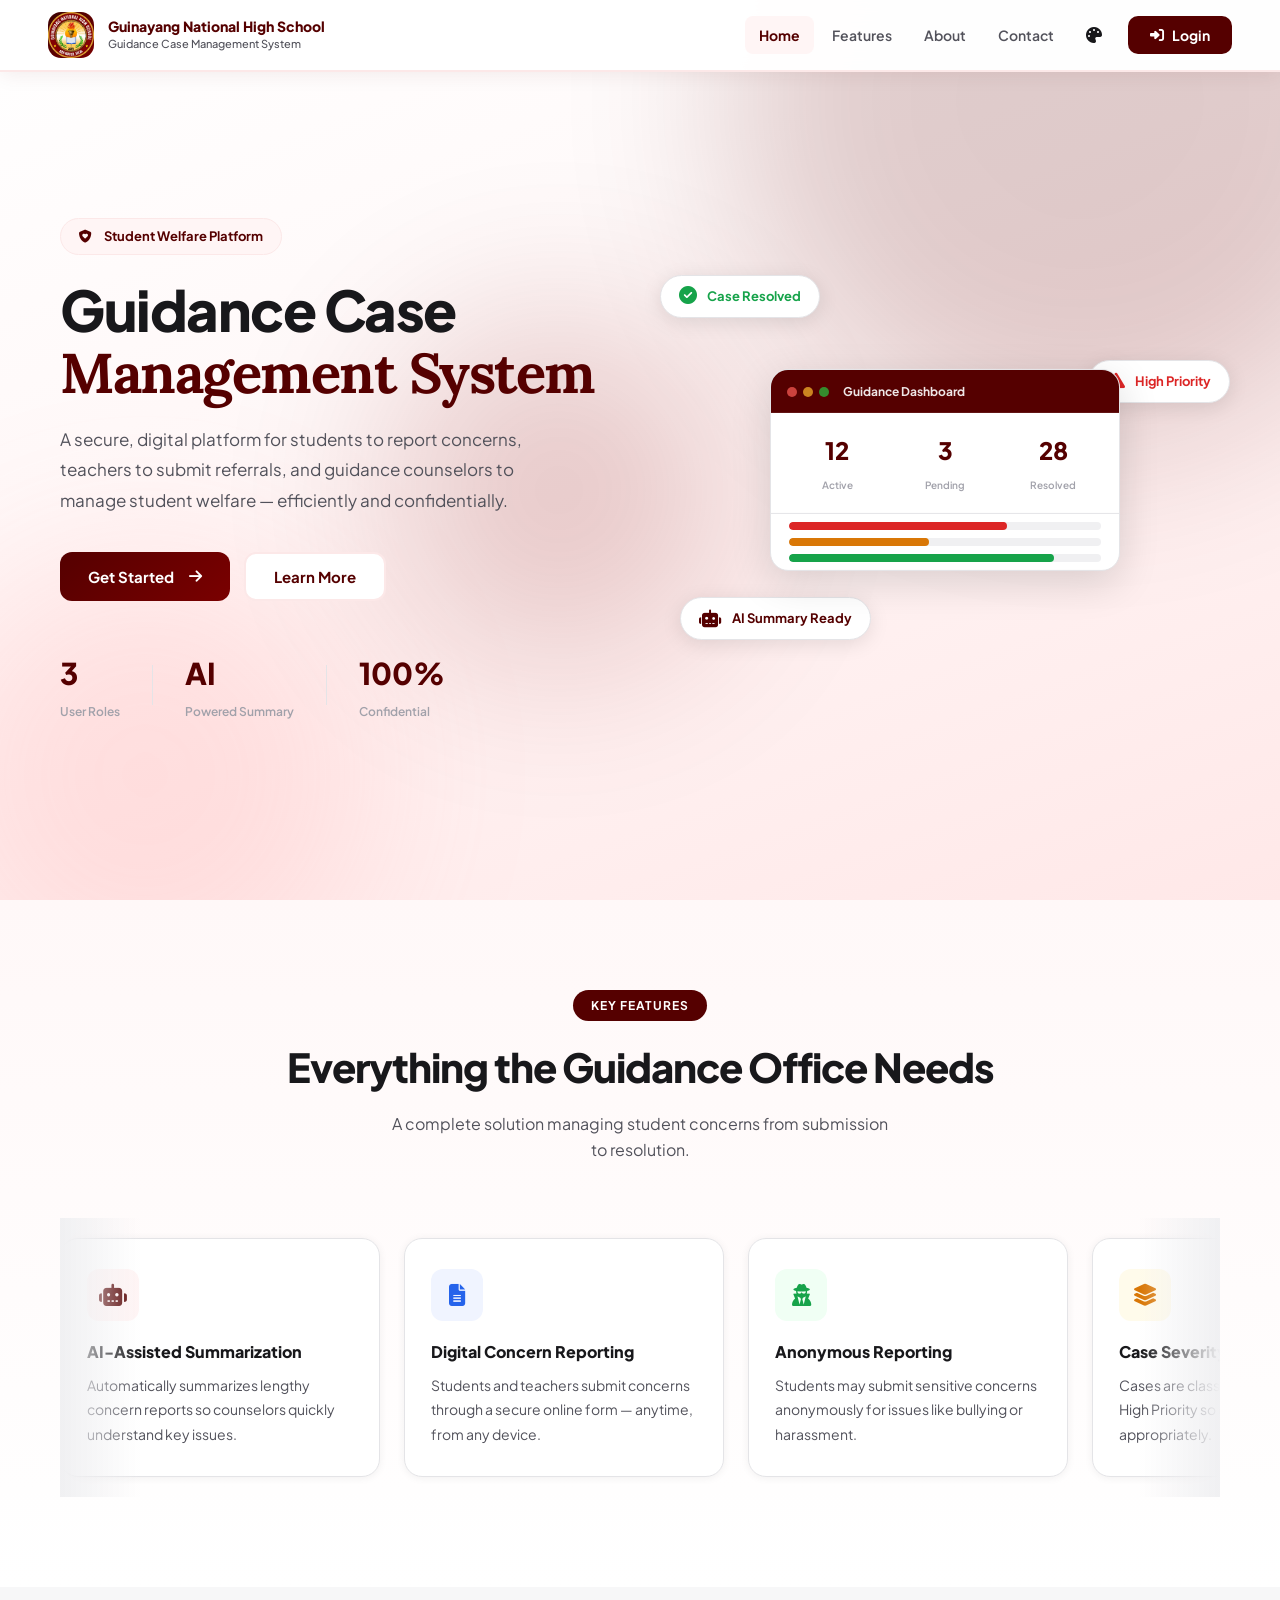
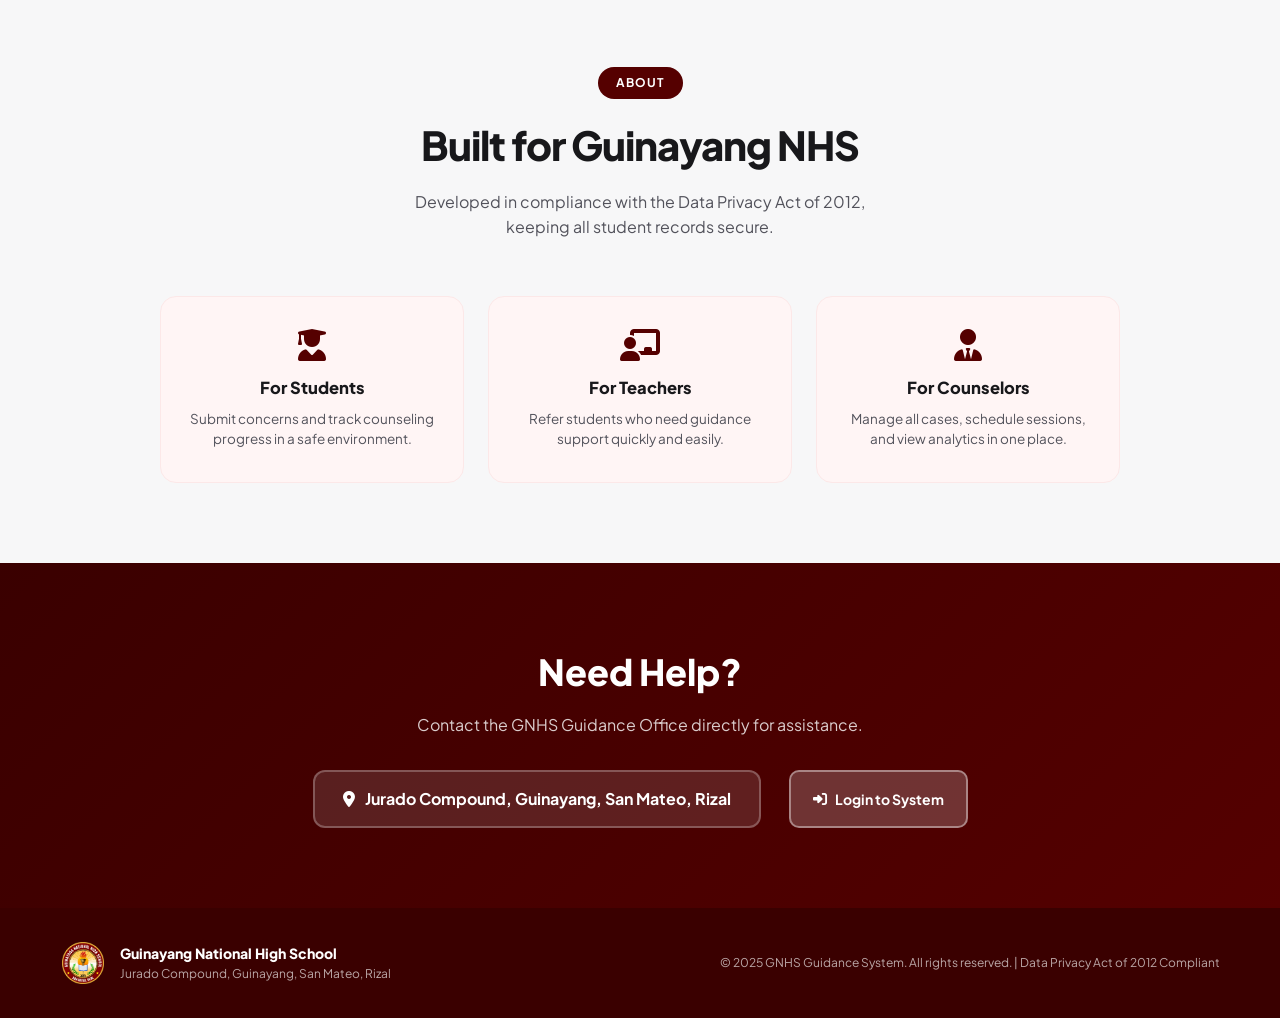
==== commit 04ca41f5: "Make the 6 filter boxes equal in size in 2 columns and remove white surrounding edges from logo with" ====
--- a/index.html
+++ b/index.html
@@ -5,6 +5,10 @@
   <meta charset="UTF-8" />
   <meta name="viewport" content="width=device-width, initial-scale=1.0" />
   <title>GNHS — Guidance Case Management System</title>
+  <link rel="icon" type="image/png" href="favicon.png?v=3" />
+  <link rel="icon" type="image/x-icon" href="favicon.ico?v=3" />
+  <link rel="shortcut icon" type="image/x-icon" href="favicon.ico?v=3" />
+  <link rel="apple-touch-icon" href="gnhs.png?v=3" />
   <link rel="stylesheet" href="style.css?v=20261111_07" />
   <link
     href="https://fonts.googleapis.com/css2?family=Plus+Jakarta+Sans:wght@300;400;500;600;700;800;900&family=Lora:ital,wght@0,400;0,600;1,400&display=swap"
@@ -24,7 +28,7 @@
 <body class="landing-page">
   <nav class="navbar">
     <div class="nav-brand" onclick="window.scrollTo({top:0,behavior:'smooth'})">
-      <div class="school-logo"><img src="gnhs.jpg" alt="GNHS"
+      <div class="school-logo"><img src="gnhs.png" alt="GNHS"
           style="width:100%;height:100%;object-fit:cover;border-radius:10px;" /></div>
       <div class="school-info">
         <span class="school-name">Guinayang National High School</span>
@@ -227,7 +231,7 @@
   <footer class="footer">
     <div class="footer-content">
       <div class="footer-brand">
-        <div class="school-logo small" style="background:transparent;padding:2px"><img src="gnhs.jpg" alt="GNHS"
+        <div class="school-logo small" style="background:transparent;padding:2px"><img src="gnhs.png" alt="GNHS"
             style="width:100%;height:100%;object-fit:cover;border-radius:8px;" /></div>
         <div>
           <div class="footer-school">Guinayang National High School</div>
--- a/style.css
+++ b/style.css
@@ -20,6 +20,10 @@
   --warning:      #d97706;
   --danger:       #dc2626;
   --info:         #2563eb;
+  --blue:         #2563eb;
+  --blue-dark:    #1d4ed8;
+  --blue-light:   #3b82f6;
+  --blue-pale:    #eff6ff;
   --sidebar-w:    256px;
   --topbar-h:     64px;
   --radius:       12px;
@@ -67,6 +71,9 @@
 .btn-primary:hover{transform:translateY(-2px);box-shadow:0 10px 28px rgba(85,0,0,.35)}
 .btn-ghost{display:inline-flex;align-items:center;gap:9px;padding:13px 28px;border-radius:12px;background:#fff;color:var(--maroon);border:2px solid var(--maroon-tint);font-size:15px;font-weight:700;transition:.2s}
 .btn-ghost:hover{border-color:var(--maroon);background:var(--maroon-pale)}
+.btn-message-student,.btn-message-counselor{display:inline-flex;align-items:center;justify-content:center;gap:10px;width:100%;padding:13px 20px;border-radius:12px;background:linear-gradient(135deg,#2563eb 0%,#1d4ed8 100%) !important;color:#ffffff !important;font-size:15px;font-weight:700;border:none;cursor:pointer;box-shadow:0 4px 14px rgba(37,99,235,.35);transition:all .25s cubic-bezier(.4,0,.2,1);text-decoration:none}
+.btn-message-student:hover,.btn-message-counselor:hover{background:linear-gradient(135deg,#1d4ed8 0%,#1e40af 100%) !important;color:#ffffff !important;transform:translateY(-2px);box-shadow:0 8px 24px rgba(37,99,235,.45)}
+.btn-message-student i,.btn-message-counselor i{font-size:16px;color:#ffffff !important}
 .hero-stats{display:flex;align-items:center;gap:32px}
 .stat-num{font-size:30px;font-weight:900;color:var(--maroon);display:block}
 .stat-label{font-size:12px;color:var(--text-3);font-weight:600}
@@ -110,6 +117,8 @@
 /* ── MODAL SYSTEM ── */
 .modal-overlay{position:fixed;inset:0;top:0;left:0;right:0;bottom:0;width:100%;height:100%;z-index:99999;background:rgba(20,0,0,.7);backdrop-filter:blur(10px);-webkit-backdrop-filter:blur(10px);display:flex;align-items:center;justify-content:center;padding:20px;box-sizing:border-box;overflow-y:auto;animation:fadeIn .25s ease}
 .modal-overlay.hidden{display:none!important}
+#caseResolutionModal.modal-overlay{z-index:100010!important}
+#caseResolutionModal .modal-box{z-index:100011!important;position:relative}
 .hidden{display:none!important}
 @keyframes fadeIn{from{opacity:0}to{opacity:1}}
 .modal-box{background:var(--bg2);border-radius:20px;padding:28px 32px;width:100%;max-width:480px;position:relative;box-shadow:0 24px 60px rgba(0,0,0,0.35);animation:slideUp .3s cubic-bezier(0.16, 1, 0.3, 1);max-height:calc(100vh - 40px);overflow-y:auto;margin:auto;box-sizing:border-box}
@@ -469,6 +478,9 @@
 .sb-system{font-size:11px;color:rgba(255,255,255,.5)}
 .sidebar-nav{padding:14px 10px;flex:1;overflow-y:auto}
 .nav-section-label{font-size:10px;font-weight:800;text-transform:uppercase;letter-spacing:2px;color:rgba(255,255,255,.3);padding:14px 8px 6px}
+.nav-section-title{font-size:11px;font-weight:800;color:rgba(255,255,255,.48);text-transform:uppercase;letter-spacing:0.9px;padding:16px 14px 6px;user-select:none;line-height:1.2}
+.sb-nav>.nav-section-title:first-child{padding-top:6px}
+[data-theme="dark"] .nav-section-title{color:var(--text-3,rgba(255,255,255,.38))}
 .sb-link{display:flex;align-items:center;gap:10px;padding:10px 14px;border-radius:10px;font-size:13.5px;font-weight:600;color:rgba(255,255,255,.6);transition:.2s;position:relative;margin-bottom:2px;text-decoration:none}
 .sb-link:hover{background:rgba(255,255,255,.1);color:#fff}
 .sb-link.active{color:#fff}
@@ -554,7 +566,7 @@
   flex-shrink: 0;
 }
 .main-content{margin-left:var(--sidebar-w);flex:1;display:flex;flex-direction:column}
-.topbar{height:var(--topbar-h);background:#fff;border-bottom:1px solid var(--border);display:flex;align-items:center;justify-content:space-between;padding:0 28px;position:sticky;top:0;z-index:50;box-shadow:var(--shadow-sm)}
+.topbar{height:var(--topbar-h);background:#fff;border-bottom:1px solid var(--border);display:flex;align-items:center;justify-content:space-between;padding:0 28px;position:-webkit-sticky!important;position:sticky!important;top:0!important;z-index:90!important;box-shadow:var(--shadow-sm)}
 .topbar-left{display:flex;align-items:center;gap:14px}
 .sidebar-toggle{background:none;font-size:18px;color:var(--text-2);padding:8px;border-radius:8px;transition:.2s}
 .sidebar-toggle:hover{background:var(--maroon-pale);color:var(--maroon)}
@@ -607,6 +619,9 @@
 .sum-card{background:#fff;border-radius:var(--radius);padding:20px;display:flex;align-items:center;gap:16px;box-shadow:var(--shadow-sm);border:1px solid var(--border);transition:.2s}
 .sum-card.clickable{cursor:pointer}
 .sum-card.clickable:hover{box-shadow:var(--shadow-md);transform:translateY(-2px);border-color:var(--maroon-tint)}
+.session-stat-card{cursor:pointer;user-select:none;transition:all .2s ease}
+.session-stat-card:hover{transform:translateY(-2px);box-shadow:0 8px 24px rgba(0,0,0,.08)}
+.session-stat-card.active-card{outline:2.5px solid var(--maroon)!important;box-shadow:0 6px 20px rgba(85,0,0,.2)!important;transform:translateY(-2px)}
 .sum-icon{width:52px;height:52px;border-radius:12px;display:flex;align-items:center;justify-content:center;font-size:22px;flex-shrink:0}
 .sum-num{font-size:30px;font-weight:900;display:block;line-height:1}
 .sum-label{font-size:12px;color:var(--text-3);font-weight:600}
@@ -794,7 +809,12 @@
 .sb-logo-wrap{width:44px;height:44px;border-radius:12px;background:rgba(255,255,255,.15);display:flex;align-items:center;justify-content:center;font-size:20px;color:#fff;border:1px solid rgba(255,255,255,.2);flex-shrink:0}
 .sb-school{font-size:15px;font-weight:900;color:#fff;display:block}
 .sb-sub{font-size:11px;color:rgba(255,255,255,.5)}
-.sb-nav{padding:14px 10px;flex:1;overflow-y:auto;position:relative}
+.sb-nav{padding:14px 10px;flex:1;overflow-y:auto;position:relative;scrollbar-width:thin;scrollbar-color:rgba(255,255,255,.22) transparent}
+.sb-nav::-webkit-scrollbar{width:5px}
+.sb-nav::-webkit-scrollbar-track{background:transparent}
+.sb-nav::-webkit-scrollbar-thumb{background:rgba(255,255,255,.22);border-radius:10px}
+.sb-nav::-webkit-scrollbar-thumb:hover{background:rgba(255,255,255,.38)}
+.sb-nav::-webkit-scrollbar-button{display:none!important;width:0!important;height:0!important}
 .sb-user{display:flex;align-items:center;gap:10px;padding:16px 14px max(24px, calc(env(safe-area-inset-bottom, 16px) + 14px));border-top:1px solid rgba(255,255,255,.12);margin-top:auto;margin-bottom:6px}
 .sb-avatar{width:36px;height:36px;border-radius:10px;background:rgba(255,255,255,.18);color:#fff;font-size:12px;font-weight:900;display:flex;align-items:center;justify-content:center;flex-shrink:0}
 .sb-user-info{flex:1;min-width:0}
@@ -1322,6 +1342,15 @@
 }
 [data-theme="dark"] .sb-sublink {
   color: var(--text-2);
+}
+[data-theme="dark"] .sb-nav {
+  scrollbar-color: rgba(255, 255, 255, 0.12) transparent;
+}
+[data-theme="dark"] .sb-nav::-webkit-scrollbar-thumb {
+  background: rgba(255, 255, 255, 0.12);
+}
+[data-theme="dark"] .sb-nav::-webkit-scrollbar-thumb:hover {
+  background: rgba(255, 255, 255, 0.22);
 }
 [data-theme="dark"] .sb-sublink:hover {
   background: rgba(255, 255, 255, 0.05);
@@ -3398,7 +3427,7 @@
 
 /* Viewport & Body overflow lock */
 html, body {
-  overflow-x: hidden;
+  overflow-x: clip;
   max-width: 100vw;
   -webkit-tap-highlight-color: transparent;
 }
@@ -3449,7 +3478,7 @@
     margin-left: 0 !important;
     width: 100% !important;
     min-width: 0 !important;
-    overflow-x: hidden !important;
+    overflow-x: clip !important;
   }
 
   /* Prevent iOS Safari auto-zoom on input focus */
@@ -4038,7 +4067,387 @@
   }
 }
 
-
-
-
-
+/* ─────────────────────────────────────────────────────────────
+   ALL CASES REDESIGNED PHONE & DESKTOP UI (Inspired by Reference)
+   ───────────────────────────────────────────────────────────── */
+.cases-page-header {
+  background: var(--card-bg, #ffffff);
+  border: 1px solid var(--border);
+  border-radius: 18px;
+  padding: 20px 22px;
+  margin-bottom: 18px;
+  box-shadow: 0 4px 18px rgba(0, 0, 0, 0.04);
+  display: flex;
+  align-items: center;
+  justify-content: space-between;
+  gap: 16px;
+  flex-wrap: wrap;
+}
+.cph-info-row {
+  display: flex;
+  align-items: center;
+  gap: 16px;
+  flex: 1;
+  min-width: 240px;
+}
+.cph-icon-box {
+  width: 52px;
+  height: 52px;
+  border-radius: 14px;
+  background: linear-gradient(135deg, var(--maroon), var(--maroon-mid));
+  color: #ffffff;
+  display: flex;
+  align-items: center;
+  justify-content: center;
+  font-size: 22px;
+  flex-shrink: 0;
+  box-shadow: 0 6px 16px rgba(85, 0, 0, 0.22);
+}
+.cph-text-col {
+  flex: 1;
+  min-width: 0;
+}
+.cph-title {
+  font-size: 19px;
+  font-weight: 800;
+  color: var(--text);
+  line-height: 1.25;
+  margin-bottom: 4px;
+}
+.cph-desc {
+  font-size: 13px;
+  color: var(--text-2);
+  line-height: 1.4;
+  display: flex;
+  align-items: center;
+  gap: 8px;
+  flex-wrap: wrap;
+}
+.cph-count-pill {
+  display: inline-block;
+  background: var(--maroon-pale);
+  color: var(--maroon);
+  font-weight: 700;
+  font-size: 11.5px;
+  padding: 2px 8px;
+  border-radius: 50px;
+  border: 1px solid var(--maroon-tint);
+}
+.cph-action-btn {
+  display: inline-flex;
+  align-items: center;
+  justify-content: center;
+  gap: 8px;
+  padding: 12px 22px;
+  border-radius: 12px;
+  background: linear-gradient(135deg, var(--maroon), var(--maroon-mid));
+  color: #ffffff !important;
+  font-size: 14px;
+  font-weight: 700;
+  box-shadow: 0 4px 14px rgba(85, 0, 0, 0.25);
+  transition: all 0.2s ease;
+  white-space: nowrap;
+  text-decoration: none;
+}
+.cph-action-btn:hover {
+  background: linear-gradient(135deg, var(--maroon-dark), var(--maroon));
+  transform: translateY(-1px);
+  box-shadow: 0 6px 18px rgba(85, 0, 0, 0.35);
+}
+
+/* Filter Card (6 Equal-Sized Filter Boxes divided by 2 on Mobile) */
+.cases-filter-card {
+  background: var(--bg2);
+  border: 1px solid var(--border);
+  border-radius: 16px;
+  padding: 14px;
+  margin-bottom: 20px;
+  box-shadow: 0 2px 12px rgba(0, 0, 0, 0.03);
+}
+
+/* Search Row: Search field + Search button */
+.filter-search-row {
+  display: flex;
+  align-items: center;
+  gap: 8px;
+  margin-bottom: 10px;
+  width: 100%;
+}
+.filter-search-box-wrap {
+  flex: 1;
+  display: flex;
+  align-items: center;
+  gap: 8px;
+  height: 42px;
+  background: var(--card-bg, #ffffff);
+  border: 1.5px solid var(--border);
+  border-radius: 9px;
+  padding: 0 12px;
+  transition: all 0.2s ease;
+  box-shadow: 0 1px 3px rgba(0, 0, 0, 0.03);
+}
+.filter-search-box-wrap:focus-within {
+  border-color: var(--maroon);
+  box-shadow: 0 0 0 3px rgba(85, 0, 0, 0.08);
+}
+.filter-search-ico {
+  color: var(--text-3);
+  font-size: 13.5px;
+  flex-shrink: 0;
+}
+.filter-search-input-field {
+  width: 100%;
+  border: none;
+  background: transparent;
+  font-size: 13.5px;
+  font-weight: 500;
+  color: var(--text);
+  outline: none;
+  font-family: inherit;
+}
+.btn-search-trigger {
+  height: 42px;
+  padding: 0 18px;
+  border-radius: 9px;
+  background: linear-gradient(135deg, var(--maroon), var(--maroon-mid));
+  color: #ffffff;
+  font-size: 13.5px;
+  font-weight: 700;
+  border: none;
+  cursor: pointer;
+  display: inline-flex;
+  align-items: center;
+  gap: 6px;
+  white-space: nowrap;
+  box-shadow: 0 3px 10px rgba(85, 0, 0, 0.2);
+  transition: all 0.2s ease;
+  flex-shrink: 0;
+}
+.btn-search-trigger:hover {
+  background: linear-gradient(135deg, var(--maroon-dark), var(--maroon));
+  transform: translateY(-1px);
+}
+
+/* 6 Equal-Sized Filter Boxes (Divided by 2 on Mobile/Tablet: 3 rows of 2) */
+.filter-six-grid {
+  display: grid;
+  grid-template-columns: repeat(2, 1fr);
+  gap: 8px;
+  width: 100%;
+}
+.filter-equal-box {
+  width: 100%;
+  height: 42px;
+  min-height: 42px;
+}
+.filter-equal-control {
+  width: 100%;
+  height: 100%;
+  border-radius: 9px;
+  border: 1.5px solid var(--border);
+  background-color: var(--card-bg, #ffffff);
+  color: var(--text);
+  font-size: 13px;
+  font-weight: 600;
+  font-family: inherit;
+  transition: all 0.18s ease;
+  box-sizing: border-box;
+  display: flex;
+  align-items: center;
+  padding: 0 28px 0 12px;
+  cursor: pointer;
+  outline: none;
+  appearance: none;
+  -webkit-appearance: none;
+  background-image: url("data:image/svg+xml,%3Csvg xmlns='http://www.w3.org/2000/svg' width='10' height='6' fill='none' viewBox='0 0 10 6'%3E%3Cpath stroke='%2371717a' stroke-linecap='round' stroke-linejoin='round' stroke-width='1.5' d='m1 1 4 4 4-4'/%3E%3C/svg%3E");
+  background-repeat: no-repeat;
+  background-position: right 10px center;
+  white-space: nowrap;
+  overflow: hidden;
+  text-overflow: ellipsis;
+  box-shadow: 0 1px 3px rgba(0, 0, 0, 0.03);
+}
+.filter-equal-control:hover,
+.filter-equal-control:focus {
+  border-color: var(--maroon);
+}
+.filter-equal-reset {
+  justify-content: center;
+  gap: 6px;
+  padding: 0 12px;
+  background-image: none !important;
+  background-color: var(--bg);
+  color: var(--text-2);
+}
+.filter-equal-reset:hover {
+  background-color: var(--maroon-pale);
+  color: var(--maroon);
+  border-color: var(--maroon-tint);
+}
+
+/* Desktop breakpoint: show all 6 boxes across 1 row */
+@media (min-width: 993px) {
+  .filter-six-grid {
+    grid-template-columns: repeat(6, 1fr);
+  }
+}
+
+/* Case Records Table Card */
+.cases-table-card {
+  background: var(--card-bg, #ffffff);
+  border: 1px solid var(--border);
+  border-radius: 18px;
+  box-shadow: 0 4px 18px rgba(0, 0, 0, 0.04);
+  overflow: hidden;
+}
+.cases-table-card-header {
+  display: flex;
+  align-items: center;
+  justify-content: space-between;
+  padding: 16px 20px;
+  border-bottom: 1px solid var(--border);
+  background: var(--bg);
+}
+.ctc-title {
+  font-size: 15px;
+  font-weight: 800;
+  color: var(--text);
+  display: flex;
+  align-items: center;
+  gap: 8px;
+}
+.ctc-hint {
+  font-size: 11.5px;
+  font-weight: 600;
+  color: var(--text-3);
+  display: flex;
+  align-items: center;
+  gap: 6px;
+}
+
+/* Data Table Columns */
+.data-table th {
+  background: #f8fafc;
+  color: var(--text-2);
+  font-size: 11.5px;
+  font-weight: 800;
+  text-transform: uppercase;
+  letter-spacing: 0.6px;
+  padding: 13px 14px;
+  border-bottom: 2px solid var(--border);
+  border-right: 1px solid var(--border);
+  white-space: nowrap;
+}
+.data-table th:last-child {
+  border-right: none;
+}
+.data-table td {
+  border-right: 1px solid rgba(0, 0, 0, 0.04);
+  padding: 13px 14px;
+}
+.data-table td:last-child {
+  border-right: none;
+}
+
+/* Responsive behavior for mobile & tablets */
+@media (max-width: 640px) {
+  .cases-page-header {
+    flex-direction: column !important;
+    align-items: stretch !important;
+    padding: 16px !important;
+    gap: 14px !important;
+  }
+  .cph-info-row {
+    gap: 12px !important;
+  }
+  .cph-icon-box {
+    width: 44px !important;
+    height: 44px !important;
+    font-size: 19px !important;
+    border-radius: 12px !important;
+  }
+  .cph-title {
+    font-size: 17px !important;
+  }
+  .cph-desc {
+    font-size: 12px !important;
+  }
+  .cph-action-btn {
+    width: 100% !important;
+    padding: 13px !important;
+    font-size: 14px !important;
+  }
+  .cases-filter-card {
+    padding: 12px 10px !important;
+    border-radius: 14px !important;
+  }
+  .filter-search-box-wrap,
+  .btn-search-trigger {
+    height: 40px !important;
+  }
+  .filter-six-grid {
+    grid-template-columns: repeat(2, 1fr) !important;
+    gap: 6px !important;
+  }
+  .filter-equal-box {
+    height: 40px !important;
+    min-height: 40px !important;
+  }
+  .filter-equal-control {
+    font-size: 12px !important;
+    padding: 0 24px 0 10px !important;
+  }
+  .filter-equal-reset {
+    font-size: 12px !important;
+    padding: 0 8px !important;
+  }
+  .cases-table-card-header {
+    padding: 12px 14px !important;
+  }
+  .ctc-title {
+    font-size: 13.5px !important;
+  }
+  .ctc-hint {
+    font-size: 11px !important;
+  }
+}
+
+/* Dark theme overrides for All Cases */
+[data-theme="dark"] .cases-page-header,
+[data-theme="dark"] .cases-filter-card,
+[data-theme="dark"] .cases-table-card {
+  background: var(--bg2, #1e1e1e) !important;
+  border-color: var(--border) !important;
+}
+[data-theme="dark"] .filter-search-box-wrap,
+[data-theme="dark"] .filter-equal-control {
+  background-color: #252528 !important;
+  border-color: var(--border) !important;
+  color: var(--text) !important;
+}
+[data-theme="dark"] .filter-equal-reset {
+  background-color: #2b2b2f !important;
+  color: var(--text-2) !important;
+}
+[data-theme="dark"] .cases-table-card-header {
+  background: #1a1a1c !important;
+  border-color: var(--border) !important;
+}
+[data-theme="dark"] .data-table th {
+  background: #18181b !important;
+  border-color: var(--border) !important;
+  color: var(--text-2) !important;
+}
+[data-theme="dark"] .data-table td {
+  border-right-color: rgba(255, 255, 255, 0.05) !important;
+}
+[data-theme="dark"] .cph-count-pill {
+  background: rgba(255, 255, 255, 0.08) !important;
+  color: var(--maroon-light) !important;
+  border-color: rgba(255, 255, 255, 0.12) !important;
+}
+
+
+
+
+
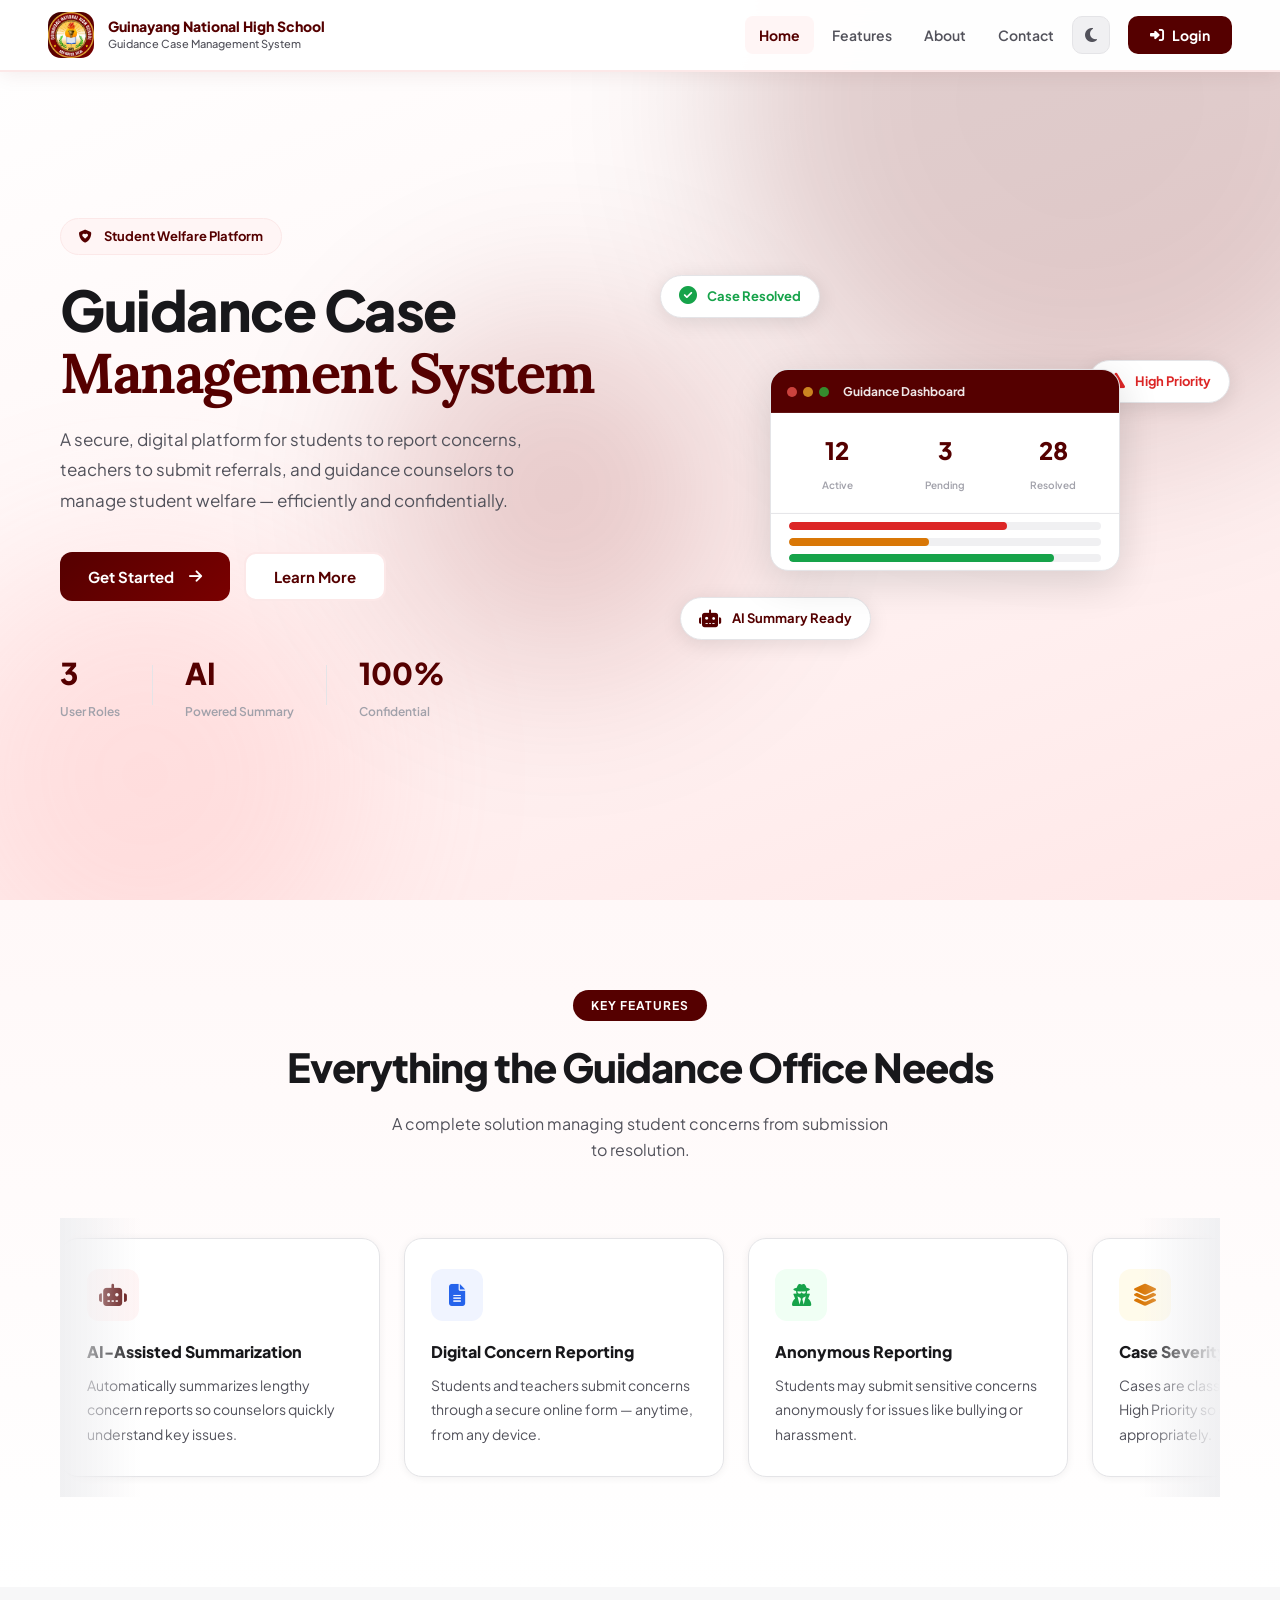
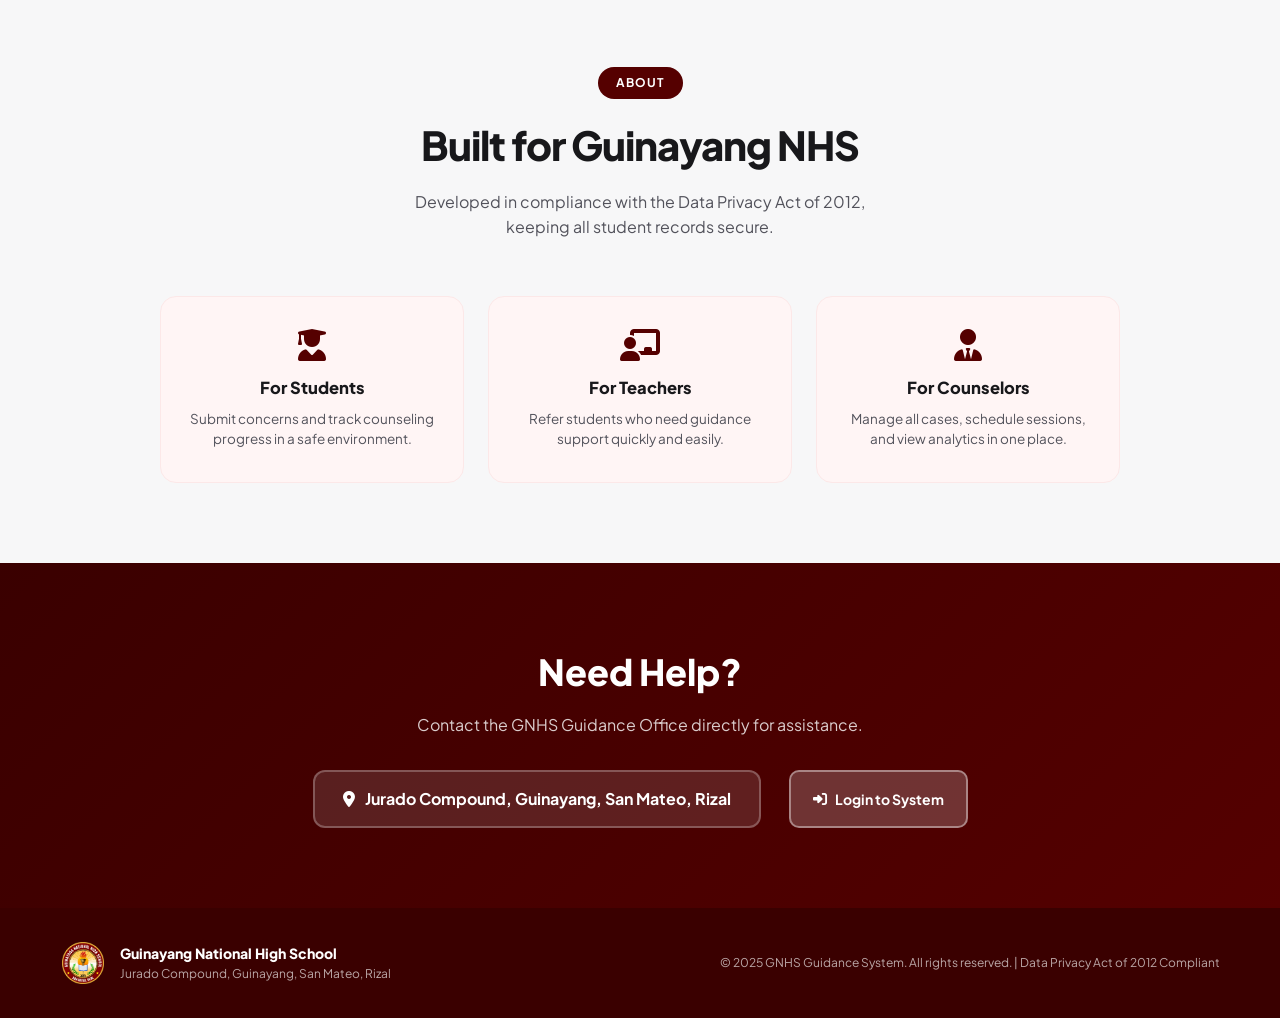
==== commit 3a51b90d: "Fix modal scrollbar with rounded edges and remove color themes leaving only dark and light mode" ====
--- a/index.html
+++ b/index.html
@@ -18,9 +18,9 @@
   <script>
     (function () {
       var t = localStorage.getItem('theme') || 'light';
-      var c = localStorage.getItem('colorTheme') || 'maroon';
       document.documentElement.setAttribute('data-theme', t);
-      document.documentElement.setAttribute('data-color', c);
+      document.documentElement.setAttribute('data-color', 'maroon');
+      localStorage.setItem('colorTheme', 'maroon');
     })();
   </script>
 </head>
@@ -40,26 +40,9 @@
       <a href="#features" class="nav-link">Features</a>
       <a href="#about" class="nav-link">About</a>
       <a href="#contact" class="nav-link">Contact</a>
-      <div class="theme-container" style="position:relative; display:inline-block;">
-        <button class="nav-link" style="background:none;border:none;cursor:pointer;font-size:16px;color:var(--text);"
-          onclick="toggleThemeMenu()"><i class="fas fa-palette"></i></button>
-        <div class="theme-panel" id="themePanel">
-          <button class="tp-mode-toggle" id="tpModeToggle"
-            onclick="setTheme(document.documentElement.getAttribute('data-theme')==='dark'?'light':'dark')">
-            <i class="fas fa-moon"></i> Dark Mode
-          </button>
-          <div style="font-size:12px;font-weight:800;color:var(--text-3);text-align:center;margin-top:4px">COLOR THEME
-          </div>
-          <div class="tp-row">
-            <div class="tp-color active" style="background:#550000" data-color="maroon"
-              onclick="setColorMode('maroon')"></div>
-            <div class="tp-color" style="background:#2563eb" data-color="blue" onclick="setColorMode('blue')"></div>
-            <div class="tp-color" style="background:#059669" data-color="emerald" onclick="setColorMode('emerald')">
-            </div>
-            <div class="tp-color" style="background:#7c3aed" data-color="violet" onclick="setColorMode('violet')"></div>
-          </div>
-        </div>
-      </div>
+      <button type="button" class="theme-toggle-btn" id="themeToggleBtn" onclick="toggleTheme()" title="Toggle Dark / Light Mode" aria-label="Toggle Theme">
+        <i class="fas fa-moon" id="themeToggleIcon"></i>
+      </button>
       <button class="btn-login" onclick="openLoginModal()"><i class="fas fa-sign-in-alt"></i> Login</button>
     </div>
     <button class="nav-toggle" onclick="toggleMenu()"><i class="fas fa-bars"></i></button>
--- a/style.css
+++ b/style.css
@@ -2,151 +2,1038 @@
    GNHS GUIDANCE SYSTEM — MAROON & WHITE THEME
    ============================================================ */
 :root {
-  --maroon:       #550000;
-  --maroon-dark:  #3a0000;
-  --maroon-mid:   #7a0000;
+  --maroon: #550000;
+  --maroon-dark: #3a0000;
+  --maroon-mid: #7a0000;
   --maroon-light: #a00000;
-  --maroon-pale:  #fff5f5;
-  --maroon-tint:  #fce8e8;
-  --white:        #ffffff;
-  --card-bg:      #ffffff;
-  --bg:           #f7f7f8;
-  --bg2:          #f0f0f2;
-  --border:       #e4e4e7;
-  --text:         #18181b;
-  --text-2:       #52525b;
-  --text-3:       #a1a1aa;
-  --success:      #16a34a;
-  --warning:      #d97706;
-  --danger:       #dc2626;
-  --info:         #2563eb;
-  --blue:         #2563eb;
-  --blue-dark:    #1d4ed8;
-  --blue-light:   #3b82f6;
-  --blue-pale:    #eff6ff;
-  --sidebar-w:    256px;
-  --topbar-h:     64px;
-  --radius:       12px;
-  --radius-lg:    18px;
-  --shadow-sm:    0 1px 8px rgba(0,0,0,.06);
-  --shadow-md:    0 4px 20px rgba(0,0,0,.10);
-  --shadow-lg:    0 12px 40px rgba(0,0,0,.14);
-}
-*,*::before,*::after{box-sizing:border-box;margin:0;padding:0}
-html{scroll-behavior:smooth;-webkit-text-size-adjust:100%;text-size-adjust:100%}
-body{font-family:'Plus Jakarta Sans',sans-serif;color:var(--text);background:var(--bg);line-height:1.6;-webkit-font-smoothing:antialiased;-webkit-text-size-adjust:100%;text-size-adjust:100%}
-a{text-decoration:none;color:inherit}
-button{cursor:pointer;font-family:inherit;border:none}
-input,select,textarea{font-family:inherit}
-img{max-width:100%}
+  --maroon-pale: #fff5f5;
+  --maroon-tint: #fce8e8;
+  --white: #ffffff;
+  --card-bg: #ffffff;
+  --bg: #f7f7f8;
+  --bg2: #f0f0f2;
+  --border: #e4e4e7;
+  --text: #18181b;
+  --text-2: #52525b;
+  --text-3: #a1a1aa;
+  --success: #16a34a;
+  --warning: #d97706;
+  --danger: #dc2626;
+  --info: #2563eb;
+  --blue: #2563eb;
+  --blue-dark: #1d4ed8;
+  --blue-light: #3b82f6;
+  --blue-pale: #eff6ff;
+  --sidebar-w: 256px;
+  --topbar-h: 64px;
+  --radius: 12px;
+  --radius-lg: 18px;
+  --shadow-sm: 0 1px 8px rgba(0, 0, 0, .06);
+  --shadow-md: 0 4px 20px rgba(0, 0, 0, .10);
+  --shadow-lg: 0 12px 40px rgba(0, 0, 0, .14);
+}
+
+*,
+*::before,
+*::after {
+  box-sizing: border-box;
+  margin: 0;
+  padding: 0
+}
+
+html {
+  scroll-behavior: smooth;
+  -webkit-text-size-adjust: 100%;
+  text-size-adjust: 100%
+}
+
+/* ── Global Sleek Scrollbar ── */
+* {
+  scrollbar-width: thin;
+  scrollbar-color: rgba(85, 0, 0, 0.22) transparent;
+}
+
+::-webkit-scrollbar {
+  width: 6px;
+  height: 6px;
+}
+
+::-webkit-scrollbar-track {
+  background: transparent;
+}
+
+::-webkit-scrollbar-thumb {
+  background: rgba(85, 0, 0, 0.22);
+  border-radius: 10px;
+}
+
+::-webkit-scrollbar-thumb:hover {
+  background: rgba(85, 0, 0, 0.45);
+}
+
+::-webkit-scrollbar-button {
+  display: none !important;
+  width: 0 !important;
+  height: 0 !important;
+}
+
+[data-theme="dark"] * {
+  scrollbar-color: rgba(255, 255, 255, 0.2) transparent;
+}
+
+[data-theme="dark"] ::-webkit-scrollbar-thumb {
+  background: rgba(255, 255, 255, 0.2);
+}
+
+[data-theme="dark"] ::-webkit-scrollbar-thumb:hover {
+  background: rgba(255, 255, 255, 0.4);
+}
+
+body {
+  font-family: 'Plus Jakarta Sans', sans-serif;
+  color: var(--text);
+  background: var(--bg);
+  line-height: 1.6;
+  -webkit-font-smoothing: antialiased;
+  -webkit-text-size-adjust: 100%;
+  text-size-adjust: 100%
+}
+
+a {
+  text-decoration: none;
+  color: inherit
+}
+
+button {
+  cursor: pointer;
+  font-family: inherit;
+  border: none
+}
+
+input,
+select,
+textarea {
+  font-family: inherit
+}
+
+img {
+  max-width: 100%
+}
 
 /* ── LANDING NAVBAR ── */
-.navbar{position:fixed;top:0;left:0;right:0;z-index:1000;display:flex;align-items:center;justify-content:space-between;padding:0 48px;height:72px;background:rgba(255,255,255,.97);backdrop-filter:blur(16px);border-bottom:2px solid var(--maroon-tint);box-shadow:0 2px 20px rgba(85,0,0,.08)}
-.nav-brand{display:flex;align-items:center;gap:14px;cursor:pointer}
-.sb-logo-wrap,.school-logo{width:46px;height:46px;border-radius:13px;background:linear-gradient(135deg,var(--maroon-dark),var(--maroon-mid));display:flex;align-items:center;justify-content:center;color:#fff;font-size:20px;flex-shrink:0}
-.school-name{display:block;font-size:14px;font-weight:800;color:var(--maroon);line-height:1.2}
-.school-sub{display:block;font-size:11px;color:var(--text-2);font-weight:500}
-.nav-links{display:flex;align-items:center;gap:4px}
-.nav-link{padding:8px 14px;border-radius:8px;font-size:14px;font-weight:600;color:var(--text-2);transition:.2s}
-.nav-link:hover,.nav-link.active{color:var(--maroon);background:var(--maroon-pale)}
-.btn-login{display:flex;align-items:center;gap:8px;padding:10px 22px;border-radius:10px;background:var(--maroon);color:#fff;font-size:14px;font-weight:700;transition:.2s;margin-left:8px}
-.btn-login:hover{background:var(--maroon-dark);transform:translateY(-1px);box-shadow:0 6px 20px rgba(85,0,0,.3)}
-.nav-toggle{display:none;background:none;font-size:22px;color:var(--maroon);padding:8px}
+.navbar {
+  position: fixed;
+  top: 0;
+  left: 0;
+  right: 0;
+  z-index: 1000;
+  display: flex;
+  align-items: center;
+  justify-content: space-between;
+  padding: 0 48px;
+  height: 72px;
+  background: rgba(255, 255, 255, .97);
+  backdrop-filter: blur(16px);
+  border-bottom: 2px solid var(--maroon-tint);
+  box-shadow: 0 2px 20px rgba(85, 0, 0, .08)
+}
+
+.nav-brand {
+  display: flex;
+  align-items: center;
+  gap: 14px;
+  cursor: pointer
+}
+
+.sb-logo-wrap,
+.school-logo {
+  width: 46px;
+  height: 46px;
+  border-radius: 13px;
+  background: linear-gradient(135deg, var(--maroon-dark), var(--maroon-mid));
+  display: flex;
+  align-items: center;
+  justify-content: center;
+  color: #fff;
+  font-size: 20px;
+  flex-shrink: 0
+}
+
+.school-name {
+  display: block;
+  font-size: 14px;
+  font-weight: 800;
+  color: var(--maroon);
+  line-height: 1.2
+}
+
+.school-sub {
+  display: block;
+  font-size: 11px;
+  color: var(--text-2);
+  font-weight: 500
+}
+
+.nav-links {
+  display: flex;
+  align-items: center;
+  gap: 4px
+}
+
+.nav-link {
+  padding: 8px 14px;
+  border-radius: 8px;
+  font-size: 14px;
+  font-weight: 600;
+  color: var(--text-2);
+  transition: .2s
+}
+
+.nav-link:hover,
+.nav-link.active {
+  color: var(--maroon);
+  background: var(--maroon-pale)
+}
+
+.btn-login {
+  display: flex;
+  align-items: center;
+  gap: 8px;
+  padding: 10px 22px;
+  border-radius: 10px;
+  background: var(--maroon);
+  color: #fff;
+  font-size: 14px;
+  font-weight: 700;
+  transition: .2s;
+  margin-left: 8px
+}
+
+.btn-login:hover {
+  background: var(--maroon-dark);
+  transform: translateY(-1px);
+  box-shadow: 0 6px 20px rgba(85, 0, 0, .3)
+}
+
+.nav-toggle {
+  display: none;
+  background: none;
+  font-size: 22px;
+  color: var(--maroon);
+  padding: 8px
+}
 
 /* ── HERO ── */
-.hero{min-height:100vh;display:flex;align-items:center;padding:100px 60px 60px;gap:60px;position:relative;overflow:hidden;background:linear-gradient(160deg,#fff 0%,#fff8f8 40%,#ffe8e8 100%)}
-.hero-bg{position:absolute;inset:0;pointer-events:none}
-.bg-blob{position:absolute;border-radius:50%;filter:blur(90px);opacity:.18}
-.b1{width:700px;height:700px;background:var(--maroon);top:-250px;right:-150px;animation:blobDrift 12s ease-in-out infinite}
-.b2{width:450px;height:450px;background:#ff8080;bottom:-100px;left:-80px;animation:blobDrift 9s ease-in-out infinite 3s}
-.b3{width:350px;height:350px;background:var(--maroon-mid);top:35%;left:30%;animation:blobDrift 15s ease-in-out infinite 6s}
-@keyframes blobDrift{0%,100%{transform:translate(0,0) scale(1)}33%{transform:translate(25px,-25px) scale(1.05)}66%{transform:translate(-20px,18px) scale(.95)}}
-.hero-content{flex:1;max-width:580px;position:relative;z-index:1}
-.hero-badge{display:inline-flex;align-items:center;gap:8px;padding:7px 18px;border-radius:50px;background:var(--maroon-pale);color:var(--maroon);font-size:13px;font-weight:700;margin-bottom:24px;border:1.5px solid var(--maroon-tint)}
-.hero-title{font-size:56px;font-weight:900;line-height:1.1;color:var(--text);margin-bottom:20px;letter-spacing:-1.5px}
-.hero-title em{font-style:normal;color:var(--maroon);font-family:'Lora',serif}
-.hero-desc{font-size:17px;color:var(--text-2);line-height:1.8;margin-bottom:36px;max-width:480px}
-.hero-actions{display:flex;gap:14px;margin-bottom:48px;flex-wrap:wrap}
-.btn-primary{display:inline-flex;align-items:center;gap:9px;padding:13px 28px;border-radius:12px;background:linear-gradient(135deg,var(--maroon),var(--maroon-mid));color:#fff;font-size:15px;font-weight:700;transition:.2s}
-.btn-primary:hover{transform:translateY(-2px);box-shadow:0 10px 28px rgba(85,0,0,.35)}
-.btn-ghost{display:inline-flex;align-items:center;gap:9px;padding:13px 28px;border-radius:12px;background:#fff;color:var(--maroon);border:2px solid var(--maroon-tint);font-size:15px;font-weight:700;transition:.2s}
-.btn-ghost:hover{border-color:var(--maroon);background:var(--maroon-pale)}
-.btn-message-student,.btn-message-counselor{display:inline-flex;align-items:center;justify-content:center;gap:10px;width:100%;padding:13px 20px;border-radius:12px;background:linear-gradient(135deg,#2563eb 0%,#1d4ed8 100%) !important;color:#ffffff !important;font-size:15px;font-weight:700;border:none;cursor:pointer;box-shadow:0 4px 14px rgba(37,99,235,.35);transition:all .25s cubic-bezier(.4,0,.2,1);text-decoration:none}
-.btn-message-student:hover,.btn-message-counselor:hover{background:linear-gradient(135deg,#1d4ed8 0%,#1e40af 100%) !important;color:#ffffff !important;transform:translateY(-2px);box-shadow:0 8px 24px rgba(37,99,235,.45)}
-.btn-message-student i,.btn-message-counselor i{font-size:16px;color:#ffffff !important}
-.hero-stats{display:flex;align-items:center;gap:32px}
-.stat-num{font-size:30px;font-weight:900;color:var(--maroon);display:block}
-.stat-label{font-size:12px;color:var(--text-3);font-weight:600}
-.stat-divider{width:1px;height:40px;background:var(--border)}
-.hero-visual{flex:1;position:relative;height:500px;min-width:340px}
-.dashboard-preview{position:absolute;top:50%;left:50%;transform:translate(-50%,-50%);width:350px;background:#fff;border-radius:18px;box-shadow:var(--shadow-lg);border:1px solid var(--border);overflow:hidden}
-.preview-header{display:flex;align-items:center;gap:6px;padding:12px 16px;background:var(--maroon);color:#fff}
-.preview-dot{width:10px;height:10px;border-radius:50%;opacity:.7}
-.preview-dot.r{background:#ff5f57}.preview-dot.y{background:#febc2e}.preview-dot.g{background:#28c840}
-.preview-title{margin-left:8px;font-size:12px;font-weight:700;color:rgba(255,255,255,.9)}
-.preview-stats{display:flex;padding:18px;gap:12px;border-bottom:1px solid var(--border)}
-.ps{flex:1;text-align:center}.ps span{display:block;font-size:24px;font-weight:900;color:var(--maroon)}.ps small{font-size:10px;color:var(--text-3);font-weight:600}
-.preview-bar{height:8px;background:var(--bg2);margin:8px 18px;border-radius:50px;overflow:hidden}
-.pb-fill{height:100%;border-radius:50px}
-.floating-card{position:absolute;display:flex;align-items:center;gap:10px;padding:10px 18px;border-radius:50px;background:#fff;box-shadow:var(--shadow-md);font-size:13px;font-weight:700;color:var(--text);border:1px solid var(--border);animation:floatCard 4s ease-in-out infinite}
-.card-1{top:55px;left:-10px;color:var(--success);animation-delay:0s}.card-1 i{color:var(--success);font-size:18px}
-.card-2{top:28%;right:-10px;color:var(--danger);animation-delay:1.5s}.card-2 i{color:var(--danger);font-size:18px}
-.card-3{bottom:80px;left:10px;color:var(--maroon);animation-delay:3s}.card-3 i{color:var(--maroon);font-size:18px}
-@keyframes floatCard{0%,100%{transform:translateY(0)}50%{transform:translateY(-10px)}}
+.hero {
+  min-height: 100vh;
+  display: flex;
+  align-items: center;
+  padding: 100px 60px 60px;
+  gap: 60px;
+  position: relative;
+  overflow: hidden;
+  background: linear-gradient(160deg, #fff 0%, #fff8f8 40%, #ffe8e8 100%)
+}
+
+.hero-bg {
+  position: absolute;
+  inset: 0;
+  pointer-events: none
+}
+
+.bg-blob {
+  position: absolute;
+  border-radius: 50%;
+  filter: blur(90px);
+  opacity: .18
+}
+
+.b1 {
+  width: 700px;
+  height: 700px;
+  background: var(--maroon);
+  top: -250px;
+  right: -150px;
+  animation: blobDrift 12s ease-in-out infinite
+}
+
+.b2 {
+  width: 450px;
+  height: 450px;
+  background: #ff8080;
+  bottom: -100px;
+  left: -80px;
+  animation: blobDrift 9s ease-in-out infinite 3s
+}
+
+.b3 {
+  width: 350px;
+  height: 350px;
+  background: var(--maroon-mid);
+  top: 35%;
+  left: 30%;
+  animation: blobDrift 15s ease-in-out infinite 6s
+}
+
+@keyframes blobDrift {
+
+  0%,
+  100% {
+    transform: translate(0, 0) scale(1)
+  }
+
+  33% {
+    transform: translate(25px, -25px) scale(1.05)
+  }
+
+  66% {
+    transform: translate(-20px, 18px) scale(.95)
+  }
+}
+
+.hero-content {
+  flex: 1;
+  max-width: 580px;
+  position: relative;
+  z-index: 1
+}
+
+.hero-badge {
+  display: inline-flex;
+  align-items: center;
+  gap: 8px;
+  padding: 7px 18px;
+  border-radius: 50px;
+  background: var(--maroon-pale);
+  color: var(--maroon);
+  font-size: 13px;
+  font-weight: 700;
+  margin-bottom: 24px;
+  border: 1.5px solid var(--maroon-tint)
+}
+
+.hero-title {
+  font-size: 56px;
+  font-weight: 900;
+  line-height: 1.1;
+  color: var(--text);
+  margin-bottom: 20px;
+  letter-spacing: -1.5px
+}
+
+.hero-title em {
+  font-style: normal;
+  color: var(--maroon);
+  font-family: 'Lora', serif
+}
+
+.hero-desc {
+  font-size: 17px;
+  color: var(--text-2);
+  line-height: 1.8;
+  margin-bottom: 36px;
+  max-width: 480px
+}
+
+.hero-actions {
+  display: flex;
+  gap: 14px;
+  margin-bottom: 48px;
+  flex-wrap: wrap
+}
+
+.btn-primary {
+  display: inline-flex;
+  align-items: center;
+  gap: 9px;
+  padding: 13px 28px;
+  border-radius: 12px;
+  background: linear-gradient(135deg, var(--maroon), var(--maroon-mid));
+  color: #fff;
+  font-size: 15px;
+  font-weight: 700;
+  transition: .2s
+}
+
+.btn-primary:hover {
+  transform: translateY(-2px);
+  box-shadow: 0 10px 28px rgba(85, 0, 0, .35)
+}
+
+.btn-ghost {
+  display: inline-flex;
+  align-items: center;
+  gap: 9px;
+  padding: 13px 28px;
+  border-radius: 12px;
+  background: #fff;
+  color: var(--maroon);
+  border: 2px solid var(--maroon-tint);
+  font-size: 15px;
+  font-weight: 700;
+  transition: .2s
+}
+
+.btn-ghost:hover {
+  border-color: var(--maroon);
+  background: var(--maroon-pale)
+}
+
+.btn-message-student,
+.btn-message-counselor {
+  display: inline-flex;
+  align-items: center;
+  justify-content: center;
+  gap: 10px;
+  width: 100%;
+  padding: 13px 20px;
+  border-radius: 12px;
+  background: linear-gradient(135deg, #2563eb 0%, #1d4ed8 100%) !important;
+  color: #ffffff !important;
+  font-size: 15px;
+  font-weight: 700;
+  border: none;
+  cursor: pointer;
+  box-shadow: 0 4px 14px rgba(37, 99, 235, .35);
+  transition: all .25s cubic-bezier(.4, 0, .2, 1);
+  text-decoration: none
+}
+
+.btn-message-student:hover,
+.btn-message-counselor:hover {
+  background: linear-gradient(135deg, #1d4ed8 0%, #1e40af 100%) !important;
+  color: #ffffff !important;
+  transform: translateY(-2px);
+  box-shadow: 0 8px 24px rgba(37, 99, 235, .45)
+}
+
+.btn-message-student i,
+.btn-message-counselor i {
+  font-size: 16px;
+  color: #ffffff !important
+}
+
+.hero-stats {
+  display: flex;
+  align-items: center;
+  gap: 32px
+}
+
+.stat-num {
+  font-size: 30px;
+  font-weight: 900;
+  color: var(--maroon);
+  display: block
+}
+
+.stat-label {
+  font-size: 12px;
+  color: var(--text-3);
+  font-weight: 600
+}
+
+.stat-divider {
+  width: 1px;
+  height: 40px;
+  background: var(--border)
+}
+
+.hero-visual {
+  flex: 1;
+  position: relative;
+  height: 500px;
+  min-width: 340px
+}
+
+.dashboard-preview {
+  position: absolute;
+  top: 50%;
+  left: 50%;
+  transform: translate(-50%, -50%);
+  width: 350px;
+  background: #fff;
+  border-radius: 18px;
+  box-shadow: var(--shadow-lg);
+  border: 1px solid var(--border);
+  overflow: hidden
+}
+
+.preview-header {
+  display: flex;
+  align-items: center;
+  gap: 6px;
+  padding: 12px 16px;
+  background: var(--maroon);
+  color: #fff
+}
+
+.preview-dot {
+  width: 10px;
+  height: 10px;
+  border-radius: 50%;
+  opacity: .7
+}
+
+.preview-dot.r {
+  background: #ff5f57
+}
+
+.preview-dot.y {
+  background: #febc2e
+}
+
+.preview-dot.g {
+  background: #28c840
+}
+
+.preview-title {
+  margin-left: 8px;
+  font-size: 12px;
+  font-weight: 700;
+  color: rgba(255, 255, 255, .9)
+}
+
+.preview-stats {
+  display: flex;
+  padding: 18px;
+  gap: 12px;
+  border-bottom: 1px solid var(--border)
+}
+
+.ps {
+  flex: 1;
+  text-align: center
+}
+
+.ps span {
+  display: block;
+  font-size: 24px;
+  font-weight: 900;
+  color: var(--maroon)
+}
+
+.ps small {
+  font-size: 10px;
+  color: var(--text-3);
+  font-weight: 600
+}
+
+.preview-bar {
+  height: 8px;
+  background: var(--bg2);
+  margin: 8px 18px;
+  border-radius: 50px;
+  overflow: hidden
+}
+
+.pb-fill {
+  height: 100%;
+  border-radius: 50px
+}
+
+.floating-card {
+  position: absolute;
+  display: flex;
+  align-items: center;
+  gap: 10px;
+  padding: 10px 18px;
+  border-radius: 50px;
+  background: #fff;
+  box-shadow: var(--shadow-md);
+  font-size: 13px;
+  font-weight: 700;
+  color: var(--text);
+  border: 1px solid var(--border);
+  animation: floatCard 4s ease-in-out infinite
+}
+
+.card-1 {
+  top: 55px;
+  left: -10px;
+  color: var(--success);
+  animation-delay: 0s
+}
+
+.card-1 i {
+  color: var(--success);
+  font-size: 18px
+}
+
+.card-2 {
+  top: 28%;
+  right: -10px;
+  color: var(--danger);
+  animation-delay: 1.5s
+}
+
+.card-2 i {
+  color: var(--danger);
+  font-size: 18px
+}
+
+.card-3 {
+  bottom: 80px;
+  left: 10px;
+  color: var(--maroon);
+  animation-delay: 3s
+}
+
+.card-3 i {
+  color: var(--maroon);
+  font-size: 18px
+}
+
+@keyframes floatCard {
+
+  0%,
+  100% {
+    transform: translateY(0)
+  }
+
+  50% {
+    transform: translateY(-10px)
+  }
+}
 
 /* ── FEATURES ── */
-.features-section{padding:90px 60px;background:linear-gradient(180deg,#fff8f8 0%,#fff 100%)}
-.section-header{text-align:center;margin-bottom:56px}
-.section-tag{display:inline-block;padding:6px 18px;border-radius:50px;background:var(--maroon);color:#fff;font-size:12px;font-weight:700;text-transform:uppercase;letter-spacing:1px;margin-bottom:14px}
-.section-header h2{font-size:40px;font-weight:900;letter-spacing:-1px;margin-bottom:12px}
-.section-header p{font-size:16px;color:var(--text-2);max-width:500px;margin:0 auto}
-.features-grid{display:grid;grid-template-columns:repeat(3,1fr);gap:24px;max-width:1100px;margin:0 auto}
-.feature-card{background:#fff;border-radius:var(--radius-lg);padding:30px 26px;border:1px solid var(--border);transition:.3s;box-shadow:var(--shadow-sm)}
-.feature-card:hover{box-shadow:var(--shadow-lg);transform:translateY(-4px);border-color:var(--maroon-tint)}
-.feat-icon{width:52px;height:52px;border-radius:12px;display:flex;align-items:center;justify-content:center;font-size:22px;margin-bottom:18px}
-.feature-card h3{font-size:16px;font-weight:800;margin-bottom:8px}
-.feature-card p{font-size:14px;color:var(--text-2);line-height:1.75}
+.features-section {
+  padding: 90px 60px;
+  background: linear-gradient(180deg, #fff8f8 0%, #fff 100%)
+}
+
+.section-header {
+  text-align: center;
+  margin-bottom: 56px
+}
+
+.section-tag {
+  display: inline-block;
+  padding: 6px 18px;
+  border-radius: 50px;
+  background: var(--maroon);
+  color: #fff;
+  font-size: 12px;
+  font-weight: 700;
+  text-transform: uppercase;
+  letter-spacing: 1px;
+  margin-bottom: 14px
+}
+
+.section-header h2 {
+  font-size: 40px;
+  font-weight: 900;
+  letter-spacing: -1px;
+  margin-bottom: 12px
+}
+
+.section-header p {
+  font-size: 16px;
+  color: var(--text-2);
+  max-width: 500px;
+  margin: 0 auto
+}
+
+.features-grid {
+  display: grid;
+  grid-template-columns: repeat(3, 1fr);
+  gap: 24px;
+  max-width: 1100px;
+  margin: 0 auto
+}
+
+.feature-card {
+  background: #fff;
+  border-radius: var(--radius-lg);
+  padding: 30px 26px;
+  border: 1px solid var(--border);
+  transition: .3s;
+  box-shadow: var(--shadow-sm)
+}
+
+.feature-card:hover {
+  box-shadow: var(--shadow-lg);
+  transform: translateY(-4px);
+  border-color: var(--maroon-tint)
+}
+
+.feat-icon {
+  width: 52px;
+  height: 52px;
+  border-radius: 12px;
+  display: flex;
+  align-items: center;
+  justify-content: center;
+  font-size: 22px;
+  margin-bottom: 18px
+}
+
+.feature-card h3 {
+  font-size: 16px;
+  font-weight: 800;
+  margin-bottom: 8px
+}
+
+.feature-card p {
+  font-size: 14px;
+  color: var(--text-2);
+  line-height: 1.75
+}
 
 /* ── FOOTER ── */
-.footer{background:var(--maroon-dark);color:rgba(255,255,255,.65);padding:32px 60px}
-.footer-content{display:flex;align-items:center;justify-content:space-between;flex-wrap:wrap;gap:16px}
-.footer-brand{display:flex;align-items:center;gap:14px}
-.footer-school{font-size:14px;font-weight:800;color:#fff}
-.footer-addr,.footer-copy{font-size:12px}
+.footer {
+  background: var(--maroon-dark);
+  color: rgba(255, 255, 255, .65);
+  padding: 32px 60px
+}
+
+.footer-content {
+  display: flex;
+  align-items: center;
+  justify-content: space-between;
+  flex-wrap: wrap;
+  gap: 16px
+}
+
+.footer-brand {
+  display: flex;
+  align-items: center;
+  gap: 14px
+}
+
+.footer-school {
+  font-size: 14px;
+  font-weight: 800;
+  color: #fff
+}
+
+.footer-addr,
+.footer-copy {
+  font-size: 12px
+}
 
 /* ── MODAL SYSTEM ── */
-.modal-overlay{position:fixed;inset:0;top:0;left:0;right:0;bottom:0;width:100%;height:100%;z-index:99999;background:rgba(20,0,0,.7);backdrop-filter:blur(10px);-webkit-backdrop-filter:blur(10px);display:flex;align-items:center;justify-content:center;padding:20px;box-sizing:border-box;overflow-y:auto;animation:fadeIn .25s ease}
-.modal-overlay.hidden{display:none!important}
-#caseResolutionModal.modal-overlay{z-index:100010!important}
-#caseResolutionModal .modal-box{z-index:100011!important;position:relative}
-.hidden{display:none!important}
-@keyframes fadeIn{from{opacity:0}to{opacity:1}}
-.modal-box{background:var(--bg2);border-radius:20px;padding:28px 32px;width:100%;max-width:480px;position:relative;box-shadow:0 24px 60px rgba(0,0,0,0.35);animation:slideUp .3s cubic-bezier(0.16, 1, 0.3, 1);max-height:calc(100vh - 40px);overflow-y:auto;margin:auto;box-sizing:border-box}
-.modal-box.wide-modal{max-width:740px}
-.modal-box.xl-modal{max-width:980px}
-@keyframes slideUp{from{opacity:0;transform:translateY(20px) scale(0.97)}to{opacity:1;transform:translateY(0) scale(1)}}
-.modal-step { animation: fadeInStep 0.3s ease forwards; }
-@keyframes fadeInStep { from { opacity: 0; transform: translateY(10px); } to { opacity: 1; transform: translateY(0); } }
-.modal-step.hidden{display:none!important}
-.modal-tab-header { display: flex; background: var(--bg2); padding: 4px; border-radius: 12px; margin-bottom: 24px; position: relative; }
-.modal-tab-btn { flex: 1; text-align: center; padding: 10px; font-size: 14px; font-weight: 700; color: var(--text-2); cursor: pointer; border-radius: 8px; transition: .3s; position: relative; z-index: 2; }
-.modal-tab-btn.active { color: var(--maroon); }
-.modal-tab-indicator { position: absolute; top: 4px; bottom: 4px; width: calc(50% - 4px); background: #fff; border-radius: 8px; box-shadow: 0 2px 8px rgba(0,0,0,.08); transition: transform .3s cubic-bezier(0.16, 1, 0.3, 1); z-index: 1; }
-.modal-tab-header.tab-login .modal-tab-indicator { transform: translateX(0); }
-.modal-tab-header.tab-register .modal-tab-indicator { transform: translateX(100%); }
-.modal-close{position:absolute;top:18px;right:18px;width:32px;height:32px;border-radius:50%;background:rgba(0,0,0,0.04);font-size:14px;color:var(--text-2);display:flex;align-items:center;justify-content:center;transition:.3s;border:none}
-.modal-close:hover{background:var(--maroon-pale);color:var(--maroon);transform:rotate(90deg)}
-.modal-back{background:none;color:var(--text-3);font-size:13px;display:flex;align-items:center;gap:6px;margin-bottom:20px;padding:0;transition:color .2s;font-weight:600}
-.modal-back:hover{color:var(--maroon);transform:translateX(-2px)}
-.modal-logo{width:64px;height:64px;border-radius:20px;background:linear-gradient(135deg,var(--maroon),var(--maroon-mid));display:flex;align-items:center;justify-content:center;font-size:26px;color:#fff;margin:0 auto 20px;box-shadow:0 12px 24px rgba(85,0,0,.25)}
-.modal-title{font-size:24px;font-weight:900;text-align:center;margin-bottom:6px;letter-spacing:-0.5px}
-.modal-title span{color:var(--maroon)}
-.modal-sub{font-size:14px;color:var(--text-2);text-align:center;margin-bottom:24px;font-weight:500}
-.action-cards{display:grid;grid-template-columns:1fr;gap:14px;width:100%}
-.action-card{display:flex;flex-direction:row;align-items:center;justify-content:flex-start;gap:14px;padding:18px 20px;border-radius:14px;border:2px solid transparent;background:var(--bg);transition:all .3s cubic-bezier(0.16, 1, 0.3, 1);cursor:pointer;width:100%}
-.action-card:hover{border-color:var(--maroon-tint);background:var(--maroon-pale);transform:translateY(-2px);box-shadow:0 8px 18px rgba(85,0,0,.1)}
-.action-card i{font-size:24px;color:var(--maroon);margin-bottom:0}
-.action-card strong{font-size:15px;font-weight:800}
+.modal-overlay {
+  position: fixed;
+  inset: 0;
+  top: 0;
+  left: 0;
+  right: 0;
+  bottom: 0;
+  width: 100%;
+  height: 100%;
+  z-index: 99999;
+  background: rgba(20, 0, 0, .7);
+  backdrop-filter: blur(10px);
+  -webkit-backdrop-filter: blur(10px);
+  display: flex;
+  align-items: center;
+  justify-content: center;
+  padding: 20px;
+  box-sizing: border-box;
+  overflow-y: auto;
+  animation: fadeIn .25s ease
+}
+
+.modal-overlay.hidden {
+  display: none !important
+}
+
+#caseResolutionModal.modal-overlay {
+  z-index: 100010 !important
+}
+
+#caseResolutionModal .modal-box {
+  z-index: 100011 !important;
+  position: relative
+}
+
+.hidden {
+  display: none !important
+}
+
+@keyframes fadeIn {
+  from {
+    opacity: 0
+  }
+
+  to {
+    opacity: 1
+  }
+}
+
+.modal-box {
+  background: var(--bg2);
+  border-radius: 20px !important;
+  padding: 28px 32px;
+  width: 100%;
+  max-width: 480px;
+  position: relative;
+  box-shadow: 0 24px 60px rgba(0, 0, 0, 0.35);
+  animation: slideUp .3s cubic-bezier(0.16, 1, 0.3, 1);
+  max-height: calc(100vh - 40px);
+  overflow-y: auto !important;
+  overflow-x: hidden !important;
+  margin: auto;
+  box-sizing: border-box;
+  scrollbar-width: thin;
+  scrollbar-color: rgba(85, 0, 0, 0.25) transparent;
+}
+
+/* Custom Sleek Scrollbar for Modal Boxes (Matching Sidebar) */
+.modal-box::-webkit-scrollbar,
+.modal-overlay::-webkit-scrollbar,
+.modal-body::-webkit-scrollbar {
+  width: 6px;
+  height: 6px;
+}
+
+.modal-box::-webkit-scrollbar-track,
+.modal-overlay::-webkit-scrollbar-track,
+.modal-body::-webkit-scrollbar-track {
+  background: transparent !important;
+  margin: 14px 0 !important;
+}
+
+.modal-box::-webkit-scrollbar-thumb,
+.modal-overlay::-webkit-scrollbar-thumb,
+.modal-body::-webkit-scrollbar-thumb {
+  background: rgba(85, 0, 0, 0.22);
+  border-radius: 10px;
+}
+
+.modal-box::-webkit-scrollbar-thumb:hover,
+.modal-overlay::-webkit-scrollbar-thumb:hover,
+.modal-body::-webkit-scrollbar-thumb:hover {
+  background: rgba(85, 0, 0, 0.45);
+}
+
+.modal-box::-webkit-scrollbar-button,
+.modal-overlay::-webkit-scrollbar-button,
+.modal-body::-webkit-scrollbar-button {
+  display: none !important;
+  width: 0 !important;
+  height: 0 !important;
+}
+
+[data-theme="dark"] .modal-box,
+[data-theme="dark"] .modal-overlay,
+[data-theme="dark"] .modal-body {
+  scrollbar-color: rgba(255, 255, 255, 0.22) transparent;
+}
+
+[data-theme="dark"] .modal-box::-webkit-scrollbar-thumb,
+[data-theme="dark"] .modal-overlay::-webkit-scrollbar-thumb,
+[data-theme="dark"] .modal-body::-webkit-scrollbar-thumb {
+  background: rgba(255, 255, 255, 0.22);
+}
+
+[data-theme="dark"] .modal-box::-webkit-scrollbar-thumb:hover,
+[data-theme="dark"] .modal-overlay::-webkit-scrollbar-thumb:hover,
+[data-theme="dark"] .modal-body::-webkit-scrollbar-thumb:hover {
+  background: rgba(255, 255, 255, 0.45);
+}
+
+.modal-box.wide-modal {
+  max-width: 740px
+}
+
+.modal-box.xl-modal {
+  max-width: 980px
+}
+
+@keyframes slideUp {
+  from {
+    opacity: 0;
+    transform: translateY(20px) scale(0.97)
+  }
+
+  to {
+    opacity: 1;
+    transform: translateY(0) scale(1)
+  }
+}
+
+.modal-step {
+  animation: fadeInStep 0.3s ease forwards;
+}
+
+@keyframes fadeInStep {
+  from {
+    opacity: 0;
+    transform: translateY(10px);
+  }
+
+  to {
+    opacity: 1;
+    transform: translateY(0);
+  }
+}
+
+.modal-step.hidden {
+  display: none !important
+}
+
+.modal-tab-header {
+  display: flex;
+  background: var(--bg2);
+  padding: 4px;
+  border-radius: 12px;
+  margin-bottom: 24px;
+  position: relative;
+}
+
+.modal-tab-btn {
+  flex: 1;
+  text-align: center;
+  padding: 10px;
+  font-size: 14px;
+  font-weight: 700;
+  color: var(--text-2);
+  cursor: pointer;
+  border-radius: 8px;
+  transition: .3s;
+  position: relative;
+  z-index: 2;
+}
+
+.modal-tab-btn.active {
+  color: var(--maroon);
+}
+
+.modal-tab-indicator {
+  position: absolute;
+  top: 4px;
+  bottom: 4px;
+  width: calc(50% - 4px);
+  background: #fff;
+  border-radius: 8px;
+  box-shadow: 0 2px 8px rgba(0, 0, 0, .08);
+  transition: transform .3s cubic-bezier(0.16, 1, 0.3, 1);
+  z-index: 1;
+}
+
+.modal-tab-header.tab-login .modal-tab-indicator {
+  transform: translateX(0);
+}
+
+.modal-tab-header.tab-register .modal-tab-indicator {
+  transform: translateX(100%);
+}
+
+.modal-close {
+  position: absolute;
+  top: 18px;
+  right: 18px;
+  width: 32px;
+  height: 32px;
+  border-radius: 50%;
+  background: rgba(0, 0, 0, 0.04);
+  font-size: 14px;
+  color: var(--text-2);
+  display: flex;
+  align-items: center;
+  justify-content: center;
+  transition: .3s;
+  border: none
+}
+
+.modal-close:hover {
+  background: var(--maroon-pale);
+  color: var(--maroon);
+  transform: rotate(90deg)
+}
+
+.modal-back {
+  background: none;
+  color: var(--text-3);
+  font-size: 13px;
+  display: flex;
+  align-items: center;
+  gap: 6px;
+  margin-bottom: 20px;
+  padding: 0;
+  transition: color .2s;
+  font-weight: 600
+}
+
+.modal-back:hover {
+  color: var(--maroon);
+  transform: translateX(-2px)
+}
+
+.modal-logo {
+  width: 64px;
+  height: 64px;
+  border-radius: 20px;
+  background: linear-gradient(135deg, var(--maroon), var(--maroon-mid));
+  display: flex;
+  align-items: center;
+  justify-content: center;
+  font-size: 26px;
+  color: #fff;
+  margin: 0 auto 20px;
+  box-shadow: 0 12px 24px rgba(85, 0, 0, .25)
+}
+
+.modal-title {
+  font-size: 24px;
+  font-weight: 900;
+  text-align: center;
+  margin-bottom: 6px;
+  letter-spacing: -0.5px
+}
+
+.modal-title span {
+  color: var(--maroon)
+}
+
+.modal-sub {
+  font-size: 14px;
+  color: var(--text-2);
+  text-align: center;
+  margin-bottom: 24px;
+  font-weight: 500
+}
+
+.action-cards {
+  display: grid;
+  grid-template-columns: 1fr;
+  gap: 14px;
+  width: 100%
+}
+
+.action-card {
+  display: flex;
+  flex-direction: row;
+  align-items: center;
+  justify-content: flex-start;
+  gap: 14px;
+  padding: 18px 20px;
+  border-radius: 14px;
+  border: 2px solid transparent;
+  background: var(--bg);
+  transition: all .3s cubic-bezier(0.16, 1, 0.3, 1);
+  cursor: pointer;
+  width: 100%
+}
+
+.action-card:hover {
+  border-color: var(--maroon-tint);
+  background: var(--maroon-pale);
+  transform: translateY(-2px);
+  box-shadow: 0 8px 18px rgba(85, 0, 0, .1)
+}
+
+.action-card i {
+  font-size: 24px;
+  color: var(--maroon);
+  margin-bottom: 0
+}
+
+.action-card strong {
+  font-size: 15px;
+  font-weight: 800
+}
 
 /* ── SHOPEE-STYLE GOOGLE SIGN-IN MODAL ── */
 .btn-google-sign-in {
@@ -164,18 +1051,21 @@
   color: var(--text);
   cursor: pointer;
   transition: all .2s ease;
-  box-shadow: 0 1px 3px rgba(0,0,0,0.06);
-}
+  box-shadow: 0 1px 3px rgba(0, 0, 0, 0.06);
+}
+
 .btn-google-sign-in:hover {
   background: var(--bg2);
   border-color: var(--text-3);
   transform: translateY(-1px);
-  box-shadow: 0 4px 10px rgba(0,0,0,0.08);
-}
+  box-shadow: 0 4px 10px rgba(0, 0, 0, 0.08);
+}
+
 .google-chooser-container {
   padding: 2px 0;
   color: var(--text);
 }
+
 .google-top-bar {
   display: flex !important;
   align-items: center !important;
@@ -187,12 +1077,14 @@
   width: 100%;
   box-sizing: border-box;
 }
+
 .google-top-left {
   display: flex !important;
   align-items: center !important;
   gap: 10px !important;
   min-width: 0;
 }
+
 .google-top-bar .modal-close {
   position: static !important;
   top: auto !important;
@@ -211,11 +1103,13 @@
   color: var(--text-2);
   transition: .2s;
 }
+
 .google-top-bar .modal-close:hover {
   background: var(--maroon-pale);
   color: var(--maroon);
   transform: rotate(90deg);
 }
+
 .google-top-bar .modal-back {
   position: static !important;
   top: auto !important;
@@ -234,11 +1128,13 @@
   padding: 5px 9px;
   transition: .2s;
 }
+
 .google-top-bar .modal-back:hover {
   background: var(--maroon-pale);
   color: var(--maroon);
   border-color: rgba(85, 0, 0, 0.2);
 }
+
 .google-brand {
   display: inline-flex !important;
   align-items: center !important;
@@ -248,6 +1144,7 @@
   color: var(--text) !important;
   white-space: nowrap;
 }
+
 .google-app-badge {
   width: 44px;
   height: 44px;
@@ -259,11 +1156,13 @@
   margin: 0 auto 14px;
   box-shadow: 0 4px 12px rgba(128, 0, 0, 0.25);
 }
+
 .google-app-badge img {
   width: 32px;
   height: 32px;
   object-fit: contain;
 }
+
 .google-chooser-title {
   font-size: 22px;
   font-weight: 700;
@@ -271,12 +1170,14 @@
   text-align: center;
   color: var(--text);
 }
+
 .google-chooser-sub {
   font-size: 13px;
   color: var(--text-3);
   margin-bottom: 20px;
   text-align: center;
 }
+
 .google-accounts-list {
   border: 1px solid var(--border);
   border-radius: 12px;
@@ -284,6 +1185,7 @@
   margin-bottom: 20px;
   background: var(--card-bg, #fff);
 }
+
 .google-account-item {
   display: flex;
   align-items: center;
@@ -293,18 +1195,22 @@
   transition: background 0.15s ease;
   border-bottom: 1px solid var(--border);
 }
+
 .google-account-item:last-child {
   border-bottom: none;
 }
+
 .google-account-item:hover {
   background: var(--bg2);
 }
+
 .google-account-left {
   display: flex;
   align-items: center;
   gap: 12px;
   min-width: 0;
 }
+
 .google-account-avatar {
   width: 38px;
   height: 38px;
@@ -318,9 +1224,11 @@
   justify-content: center;
   flex-shrink: 0;
 }
+
 .google-account-details {
   min-width: 0;
 }
+
 .google-account-name {
   font-size: 13.5px;
   font-weight: 700;
@@ -329,6 +1237,7 @@
   overflow: hidden;
   text-overflow: ellipsis;
 }
+
 .google-account-email {
   font-size: 12px;
   color: var(--text-3);
@@ -336,6 +1245,7 @@
   overflow: hidden;
   text-overflow: ellipsis;
 }
+
 .google-account-remove {
   background: none;
   border: none;
@@ -346,10 +1256,12 @@
   opacity: 0.6;
   transition: opacity 0.2s;
 }
+
 .google-account-remove:hover {
   opacity: 1;
   color: #ef4444;
 }
+
 .google-use-another {
   display: flex;
   align-items: center;
@@ -361,9 +1273,11 @@
   font-size: 13.5px;
   font-weight: 600;
 }
+
 .google-use-another:hover {
   background: var(--bg2);
 }
+
 .google-use-another-icon {
   width: 38px;
   height: 38px;
@@ -375,6 +1289,7 @@
   color: var(--text-3);
   font-size: 16px;
 }
+
 .google-privacy-footer {
   font-size: 11.5px;
   color: var(--text-3);
@@ -382,14 +1297,17 @@
   margin-top: 18px;
   text-align: center;
 }
+
 .google-privacy-footer a {
   color: var(--maroon);
   font-weight: 600;
   text-decoration: none;
 }
+
 .google-privacy-footer a:hover {
   text-decoration: underline;
 }
+
 .google-selected-chip {
   display: flex;
   align-items: center;
@@ -400,12 +1318,14 @@
   background: var(--bg2);
   margin-bottom: 20px;
 }
+
 .google-chip-left {
   display: flex;
   align-items: center;
   gap: 10px;
   min-width: 0;
 }
+
 .google-chip-avatar {
   width: 28px;
   height: 28px;
@@ -419,6 +1339,7 @@
   justify-content: center;
   flex-shrink: 0;
 }
+
 .google-chip-info {
   font-size: 12.5px;
   font-weight: 600;
@@ -427,6 +1348,7 @@
   overflow: hidden;
   text-overflow: ellipsis;
 }
+
 .google-chip-change {
   background: none;
   border: none;
@@ -435,64 +1357,415 @@
   font-weight: 700;
   cursor: pointer;
 }
-.action-card small{font-size:12px;color:var(--text-2);text-align:center;line-height:1.4}
-.role-cards{display:flex;flex-direction:column;gap:14px}
-.role-card{display:flex;align-items:center;gap:16px;padding:18px 20px;border-radius:16px;border:2px solid transparent;background:var(--bg);cursor:pointer;transition:all .3s cubic-bezier(0.16, 1, 0.3, 1)}
-.role-card:hover{border-color:var(--maroon-tint);background:var(--maroon-pale);transform:translateX(4px);box-shadow:0 8px 20px rgba(85,0,0,.06)}
-.role-icon{width:48px;height:48px;border-radius:14px;display:flex;align-items:center;justify-content:center;font-size:20px;flex-shrink:0;background:#fff;box-shadow:0 4px 12px rgba(0,0,0,.05)}
-.role-card strong{font-size:15px;font-weight:800;display:block;line-height:1.2;margin-bottom:2px}
-.role-card small{font-size:13px;color:var(--text-2)}
-.form-group{margin-bottom:18px}
-.form-group label{display:block;font-size:13px;font-weight:700;color:var(--text-2);margin-bottom:8px}
-.req{color:var(--danger)}
-.input-wrap{position:relative;display:flex;align-items:center}
-.input-wrap>i{position:absolute;left:16px;color:var(--text-3);font-size:15px;pointer-events:none;z-index:1;transition:.2s}
-.input-wrap input,.input-wrap textarea{width:100%;padding:14px 16px 14px 44px;border:2px solid transparent;border-radius:12px;font-size:15px;color:var(--text);transition:all .3s;background:#f4f4f5;font-weight:500}
-.input-wrap input:focus,.input-wrap textarea:focus{outline:none;border-color:var(--maroon);background:#fff;box-shadow:0 0 0 4px rgba(85,0,0,.08)}
-.input-wrap input:focus + i{color:var(--maroon)}
-.toggle-pass{position:absolute;right:14px;background:none;color:var(--text-3);font-size:15px;padding:4px;transition:.2s}
-.toggle-pass:hover{color:var(--maroon)}
-.form-row{display:grid;grid-template-columns:1fr 1fr;gap:12px}
-.select-wrap{position:relative;display:flex;align-items:center}
-.select-wrap>i{position:absolute;left:14px;color:var(--text-3);font-size:14px;z-index:1;pointer-events:none}
-.select-wrap select{width:100%;padding:11px 14px 11px 40px;border:1.5px solid var(--border);border-radius:10px;font-size:14px;color:var(--text);background:#fff;appearance:none;cursor:pointer;transition:.2s}
-.select-wrap select:focus{outline:none;border-color:var(--maroon);box-shadow:0 0 0 3px rgba(85,0,0,.09)}
-.form-options{display:flex;align-items:center;justify-content:space-between;margin-bottom:24px}
-.checkbox-label{display:flex;align-items:center;gap:8px;font-size:14px;cursor:pointer;color:var(--text-2);font-weight:500}
-.forgot-link{font-size:14px;color:var(--maroon);font-weight:700;transition:.2s}
-.forgot-link:hover{text-decoration:underline;color:var(--maroon-dark)}
-.form-switch{font-size:14px;color:var(--text-2);text-align:center;margin-top:20px}
-.form-switch a{color:var(--maroon);font-weight:800;cursor:pointer;transition:.2s}
-.form-switch a:hover{text-decoration:underline}
-.btn-submit{width:100%;padding:15px;border-radius:14px;background:linear-gradient(135deg,var(--maroon),var(--maroon-mid));color:#fff;font-size:16px;font-weight:800;display:flex;align-items:center;justify-content:center;gap:10px;transition:all .3s cubic-bezier(0.16, 1, 0.3, 1);box-shadow:0 8px 20px rgba(85,0,0,.25)}
-.btn-submit:hover{transform:translateY(-2px);box-shadow:0 12px 28px rgba(85,0,0,.4)}
-.error-msg{color:var(--danger);font-size:13.5px;text-align:center;padding:12px;background:#fef2f2;border-radius:10px;border:1px solid #fee2e2;margin-bottom:16px;font-weight:600}
-.success-msg{color:var(--success);font-size:13.5px;text-align:center;padding:12px;background:#f0fdf4;border-radius:10px;border:1px solid #bbf7d0;margin-bottom:16px;font-weight:600}
+
+.action-card small {
+  font-size: 12px;
+  color: var(--text-2);
+  text-align: center;
+  line-height: 1.4
+}
+
+.role-cards {
+  display: flex;
+  flex-direction: column;
+  gap: 14px
+}
+
+.role-card {
+  display: flex;
+  align-items: center;
+  gap: 16px;
+  padding: 18px 20px;
+  border-radius: 16px;
+  border: 2px solid transparent;
+  background: var(--bg);
+  cursor: pointer;
+  transition: all .3s cubic-bezier(0.16, 1, 0.3, 1)
+}
+
+.role-card:hover {
+  border-color: var(--maroon-tint);
+  background: var(--maroon-pale);
+  transform: translateX(4px);
+  box-shadow: 0 8px 20px rgba(85, 0, 0, .06)
+}
+
+.role-icon {
+  width: 48px;
+  height: 48px;
+  border-radius: 14px;
+  display: flex;
+  align-items: center;
+  justify-content: center;
+  font-size: 20px;
+  flex-shrink: 0;
+  background: #fff;
+  box-shadow: 0 4px 12px rgba(0, 0, 0, .05)
+}
+
+.role-card strong {
+  font-size: 15px;
+  font-weight: 800;
+  display: block;
+  line-height: 1.2;
+  margin-bottom: 2px
+}
+
+.role-card small {
+  font-size: 13px;
+  color: var(--text-2)
+}
+
+.form-group {
+  margin-bottom: 18px
+}
+
+.form-group label {
+  display: block;
+  font-size: 13px;
+  font-weight: 700;
+  color: var(--text-2);
+  margin-bottom: 8px
+}
+
+.req {
+  color: var(--danger)
+}
+
+.input-wrap {
+  position: relative;
+  display: flex;
+  align-items: center
+}
+
+.input-wrap>i {
+  position: absolute;
+  left: 16px;
+  color: var(--text-3);
+  font-size: 15px;
+  pointer-events: none;
+  z-index: 1;
+  transition: .2s
+}
+
+.input-wrap input,
+.input-wrap textarea {
+  width: 100%;
+  padding: 14px 16px 14px 44px;
+  border: 2px solid transparent;
+  border-radius: 12px;
+  font-size: 15px;
+  color: var(--text);
+  transition: all .3s;
+  background: #f4f4f5;
+  font-weight: 500
+}
+
+.input-wrap input:focus,
+.input-wrap textarea:focus {
+  outline: none;
+  border-color: var(--maroon);
+  background: #fff;
+  box-shadow: 0 0 0 4px rgba(85, 0, 0, .08)
+}
+
+.input-wrap input:focus+i {
+  color: var(--maroon)
+}
+
+.toggle-pass {
+  position: absolute;
+  right: 14px;
+  background: none;
+  color: var(--text-3);
+  font-size: 15px;
+  padding: 4px;
+  transition: .2s
+}
+
+.toggle-pass:hover {
+  color: var(--maroon)
+}
+
+.form-row {
+  display: grid;
+  grid-template-columns: 1fr 1fr;
+  gap: 12px
+}
+
+.select-wrap {
+  position: relative;
+  display: flex;
+  align-items: center
+}
+
+.select-wrap>i {
+  position: absolute;
+  left: 14px;
+  color: var(--text-3);
+  font-size: 14px;
+  z-index: 1;
+  pointer-events: none
+}
+
+.select-wrap select {
+  width: 100%;
+  padding: 11px 14px 11px 40px;
+  border: 1.5px solid var(--border);
+  border-radius: 10px;
+  font-size: 14px;
+  color: var(--text);
+  background: #fff;
+  appearance: none;
+  cursor: pointer;
+  transition: .2s
+}
+
+.select-wrap select:focus {
+  outline: none;
+  border-color: var(--maroon);
+  box-shadow: 0 0 0 3px rgba(85, 0, 0, .09)
+}
+
+.form-options {
+  display: flex;
+  align-items: center;
+  justify-content: space-between;
+  margin-bottom: 24px
+}
+
+.checkbox-label {
+  display: flex;
+  align-items: center;
+  gap: 8px;
+  font-size: 14px;
+  cursor: pointer;
+  color: var(--text-2);
+  font-weight: 500
+}
+
+.forgot-link {
+  font-size: 14px;
+  color: var(--maroon);
+  font-weight: 700;
+  transition: .2s
+}
+
+.forgot-link:hover {
+  text-decoration: underline;
+  color: var(--maroon-dark)
+}
+
+.form-switch {
+  font-size: 14px;
+  color: var(--text-2);
+  text-align: center;
+  margin-top: 20px
+}
+
+.form-switch a {
+  color: var(--maroon);
+  font-weight: 800;
+  cursor: pointer;
+  transition: .2s
+}
+
+.form-switch a:hover {
+  text-decoration: underline
+}
+
+.btn-submit {
+  width: 100%;
+  padding: 15px;
+  border-radius: 14px;
+  background: linear-gradient(135deg, var(--maroon), var(--maroon-mid));
+  color: #fff;
+  font-size: 16px;
+  font-weight: 800;
+  display: flex;
+  align-items: center;
+  justify-content: center;
+  gap: 10px;
+  transition: all .3s cubic-bezier(0.16, 1, 0.3, 1);
+  box-shadow: 0 8px 20px rgba(85, 0, 0, .25)
+}
+
+.btn-submit:hover {
+  transform: translateY(-2px);
+  box-shadow: 0 12px 28px rgba(85, 0, 0, .4)
+}
+
+.error-msg {
+  color: var(--danger);
+  font-size: 13.5px;
+  text-align: center;
+  padding: 12px;
+  background: #fef2f2;
+  border-radius: 10px;
+  border: 1px solid #fee2e2;
+  margin-bottom: 16px;
+  font-weight: 600
+}
+
+.success-msg {
+  color: var(--success);
+  font-size: 13.5px;
+  text-align: center;
+  padding: 12px;
+  background: #f0fdf4;
+  border-radius: 10px;
+  border: 1px solid #bbf7d0;
+  margin-bottom: 16px;
+  font-weight: 600
+}
 
 /* ── DASHBOARD SHELL ── */
-.dashboard-page{display:flex;min-height:100vh;background:var(--bg)}
-.sidebar{width:var(--sidebar-w);min-height:100vh;background:linear-gradient(180deg,var(--maroon-dark) 0%,var(--maroon) 100%);display:flex;flex-direction:column;position:fixed;left:0;top:0;bottom:0;z-index:100;transition:transform .3s;box-shadow:4px 0 24px rgba(85,0,0,.22)}
-.sidebar-brand{display:flex;align-items:center;gap:12px;padding:22px 18px 18px;border-bottom:1px solid rgba(255,255,255,.12)}
-.sb-logo{width:42px;height:42px;border-radius:12px;background:rgba(255,255,255,.15);display:flex;align-items:center;justify-content:center;font-size:18px;color:#fff;border:1px solid rgba(255,255,255,.2);flex-shrink:0}
-.sb-school{font-size:14px;font-weight:900;color:#fff;display:block}
-.sb-system{font-size:11px;color:rgba(255,255,255,.5)}
-.sidebar-nav{padding:14px 10px;flex:1;overflow-y:auto}
-.nav-section-label{font-size:10px;font-weight:800;text-transform:uppercase;letter-spacing:2px;color:rgba(255,255,255,.3);padding:14px 8px 6px}
-.nav-section-title{font-size:11px;font-weight:800;color:rgba(255,255,255,.48);text-transform:uppercase;letter-spacing:0.9px;padding:16px 14px 6px;user-select:none;line-height:1.2}
-.sb-nav>.nav-section-title:first-child{padding-top:6px}
-[data-theme="dark"] .nav-section-title{color:var(--text-3,rgba(255,255,255,.38))}
-.sb-link{display:flex;align-items:center;gap:10px;padding:10px 14px;border-radius:10px;font-size:13.5px;font-weight:600;color:rgba(255,255,255,.6);transition:.2s;position:relative;margin-bottom:2px;text-decoration:none}
-.sb-link:hover{background:rgba(255,255,255,.1);color:#fff}
-.sb-link.active{color:#fff}
-.sb-link i{width:18px;text-align:center;flex-shrink:0}
-.sb-logout{color:rgba(255,140,140,.8)!important;margin-top:8px}
-.sb-logout:hover{background:rgba(255,50,50,.15)!important;color:#ffaaaa!important}
-.badge-notif{margin-left:auto;background:var(--danger);color:#fff;font-size:10px;font-weight:800;padding:2px 7px;border-radius:50px;min-width:20px;text-align:center}
+.dashboard-page {
+  display: flex;
+  min-height: 100vh;
+  background: var(--bg)
+}
+
+.sidebar {
+  width: var(--sidebar-w);
+  min-height: 100vh;
+  background: linear-gradient(180deg, var(--maroon-dark) 0%, var(--maroon) 100%);
+  display: flex;
+  flex-direction: column;
+  position: fixed;
+  left: 0;
+  top: 0;
+  bottom: 0;
+  z-index: 100;
+  transition: transform .3s;
+  box-shadow: 4px 0 24px rgba(85, 0, 0, .22)
+}
+
+.sidebar-brand {
+  display: flex;
+  align-items: center;
+  gap: 12px;
+  padding: 22px 18px 18px;
+  border-bottom: 1px solid rgba(255, 255, 255, .12)
+}
+
+.sb-logo {
+  width: 42px;
+  height: 42px;
+  border-radius: 12px;
+  background: rgba(255, 255, 255, .15);
+  display: flex;
+  align-items: center;
+  justify-content: center;
+  font-size: 18px;
+  color: #fff;
+  border: 1px solid rgba(255, 255, 255, .2);
+  flex-shrink: 0
+}
+
+.sb-school {
+  font-size: 14px;
+  font-weight: 900;
+  color: #fff;
+  display: block
+}
+
+.sb-system {
+  font-size: 11px;
+  color: rgba(255, 255, 255, .5)
+}
+
+.sidebar-nav {
+  padding: 14px 10px;
+  flex: 1;
+  overflow-y: auto
+}
+
+.nav-section-label {
+  font-size: 10px;
+  font-weight: 800;
+  text-transform: uppercase;
+  letter-spacing: 2px;
+  color: rgba(255, 255, 255, .3);
+  padding: 14px 8px 6px
+}
+
+.nav-section-title {
+  font-size: 11px;
+  font-weight: 800;
+  color: rgba(255, 255, 255, .48);
+  text-transform: uppercase;
+  letter-spacing: 0.9px;
+  padding: 16px 14px 6px;
+  user-select: none;
+  line-height: 1.2
+}
+
+.sb-nav>.nav-section-title:first-child {
+  padding-top: 6px
+}
+
+[data-theme="dark"] .nav-section-title {
+  color: var(--text-3, rgba(255, 255, 255, .38))
+}
+
+.sb-link {
+  display: flex;
+  align-items: center;
+  gap: 10px;
+  padding: 10px 14px;
+  border-radius: 10px;
+  font-size: 13.5px;
+  font-weight: 600;
+  color: rgba(255, 255, 255, .6);
+  transition: .2s;
+  position: relative;
+  margin-bottom: 2px;
+  text-decoration: none
+}
+
+.sb-link:hover {
+  background: rgba(255, 255, 255, .1);
+  color: #fff
+}
+
+.sb-link.active {
+  color: #fff
+}
+
+.sb-link i {
+  width: 18px;
+  text-align: center;
+  flex-shrink: 0
+}
+
+.sb-logout {
+  color: rgba(255, 140, 140, .8) !important;
+  margin-top: 8px
+}
+
+.sb-logout:hover {
+  background: rgba(255, 50, 50, .15) !important;
+  color: #ffaaaa !important
+}
+
+.badge-notif {
+  margin-left: auto;
+  background: var(--danger);
+  color: #fff;
+  font-size: 10px;
+  font-weight: 800;
+  padding: 2px 7px;
+  border-radius: 50px;
+  min-width: 20px;
+  text-align: center
+}
 
 /* ── SIDEBAR ACCORDION / DROPDOWN ── */
 .sb-dropdown-group {
   margin-bottom: 2px;
 }
+
 .sb-dropdown-btn {
   width: 100%;
   text-align: left;
@@ -505,16 +1778,19 @@
   gap: 10px;
   user-select: none;
 }
+
 .sb-chevron {
   margin-left: auto;
   font-size: 11px;
   transition: transform 0.25s cubic-bezier(0.4, 0, 0.2, 1);
   opacity: 0.75;
 }
+
 .sb-dropdown-btn.open .sb-chevron {
   transform: rotate(180deg);
   opacity: 1;
 }
+
 .sb-submenu {
   max-height: 0;
   overflow: hidden;
@@ -529,12 +1805,14 @@
   border-left: 2px solid rgba(255, 255, 255, 0.18);
   margin-left: 20px;
 }
+
 .sb-submenu.show {
   max-height: 220px;
   opacity: 1;
   margin-top: 4px;
   margin-bottom: 6px;
 }
+
 .sb-sublink {
   display: flex;
   align-items: center;
@@ -548,370 +1826,2382 @@
   text-decoration: none;
   position: relative;
 }
+
 .sb-sublink:hover {
   background: rgba(255, 255, 255, 0.12);
   color: #fff;
   transform: translateX(3px);
 }
+
 .sb-sublink.active {
   background: rgba(255, 255, 255, 0.22);
   color: #fff;
   font-weight: 700;
   box-shadow: 0 2px 6px rgba(0, 0, 0, 0.15);
 }
+
 .sb-sublink i {
   width: 16px;
   text-align: center;
   font-size: 12px;
   flex-shrink: 0;
 }
-.main-content{margin-left:var(--sidebar-w);flex:1;display:flex;flex-direction:column}
-.topbar{height:var(--topbar-h);background:#fff;border-bottom:1px solid var(--border);display:flex;align-items:center;justify-content:space-between;padding:0 28px;position:-webkit-sticky!important;position:sticky!important;top:0!important;z-index:90!important;box-shadow:var(--shadow-sm)}
-.topbar-left{display:flex;align-items:center;gap:14px}
-.sidebar-toggle{background:none;font-size:18px;color:var(--text-2);padding:8px;border-radius:8px;transition:.2s}
-.sidebar-toggle:hover{background:var(--maroon-pale);color:var(--maroon)}
-.breadcrumb{display:flex;align-items:center;gap:8px;font-size:13px;color:var(--text-3)}
-.breadcrumb .bc-active{color:var(--text);font-weight:700}
-.breadcrumb i{font-size:10px}
-.topbar-right{display:flex;align-items:center;gap:10px;position:relative}
-.notif-btn{width:40px;height:40px;border-radius:10px;background:var(--bg2);display:flex;align-items:center;justify-content:center;cursor:pointer;font-size:16px;color:var(--text-2);position:relative;transition:.2s}
-.notif-btn:hover{background:var(--maroon-pale);color:var(--maroon)}
-.notif-dot{width:8px;height:8px;border-radius:50%;background:var(--danger);position:absolute;top:8px;right:8px;border:2px solid #fff}
-.notif-dot.hidden{display:none}
-.user-avatar-wrap{display:flex;align-items:center;gap:10px;cursor:pointer;padding:6px 10px;border-radius:10px;transition:.2s}
-.user-avatar-wrap:hover{background:var(--bg2)}
-.avatar-circle{width:38px;height:38px;border-radius:10px;display:flex;align-items:center;justify-content:center;font-size:13px;font-weight:800;color:#fff;background:linear-gradient(135deg,var(--maroon),var(--maroon-mid));flex-shrink:0}
-.u-name{font-size:13px;font-weight:800;display:block;line-height:1.2}
-.u-role{font-size:11px;color:var(--text-3)}
-.notif-panel{position:absolute;top:56px;right:52px;width:360px;background:#fff;border-radius:16px;box-shadow:var(--shadow-lg);border:1px solid var(--border);z-index:200;overflow:hidden;animation:slideUp .2s ease}
-.notif-panel.hidden{display:none}
-.notif-panel-header{padding:14px 20px;border-bottom:1px solid var(--border);display:flex;align-items:center;justify-content:space-between}
-.notif-panel-header h4{font-size:15px;font-weight:800}
-.mark-read-btn{font-size:12px;color:var(--maroon);font-weight:700;background:none;cursor:pointer}
-.notif-panel-list{max-height:340px;overflow-y:auto}
-.np-item{display:flex;gap:12px;padding:13px 20px;border-bottom:1px solid var(--border);cursor:pointer;transition:background .15s}
-.np-item:hover{background:var(--bg)}
-.np-item.unread{background:var(--maroon-pale)}
-.np-icon{width:36px;height:36px;border-radius:10px;background:var(--maroon-tint);color:var(--maroon);display:flex;align-items:center;justify-content:center;flex-shrink:0;font-size:14px}
-.np-title{font-size:13px;font-weight:700;display:block}
-.np-msg{font-size:12px;color:var(--text-2);line-height:1.4}
-.np-time{font-size:11px;color:var(--text-3);margin-top:3px;display:block}
-.user-dropdown{position:absolute;top:56px;right:0;min-width:210px;background:#fff;border-radius:14px;box-shadow:var(--shadow-lg);border:1px solid var(--border);z-index:200;overflow:hidden;animation:slideUp .2s ease}
-.user-dropdown.hidden{display:none}
-.ud-header{padding:16px;border-bottom:1px solid var(--border)}
-.ud-name{font-size:14px;font-weight:800}
-.ud-role{font-size:12px;color:var(--text-3)}
-.ud-link{display:flex;align-items:center;gap:10px;padding:12px 16px;font-size:14px;font-weight:600;color:var(--text-2);transition:.2s;text-decoration:none}
-.ud-link:hover{background:var(--maroon-pale);color:var(--maroon)}
-.ud-link i{width:16px}
-.ud-logout{color:var(--danger)!important}
-.ud-logout:hover{background:#fef2f2!important}
-.page-body{padding:28px;flex:1}
+
+.main-content {
+  margin-left: var(--sidebar-w);
+  flex: 1;
+  display: flex;
+  flex-direction: column
+}
+
+.topbar {
+  height: var(--topbar-h);
+  background: #fff;
+  border-bottom: 1px solid var(--border);
+  display: flex;
+  align-items: center;
+  justify-content: space-between;
+  padding: 0 28px;
+  position: -webkit-sticky !important;
+  position: sticky !important;
+  top: 0 !important;
+  z-index: 90 !important;
+  box-shadow: var(--shadow-sm)
+}
+
+.topbar-left {
+  display: flex;
+  align-items: center;
+  gap: 14px
+}
+
+.sidebar-toggle {
+  background: none;
+  font-size: 18px;
+  color: var(--text-2);
+  padding: 8px;
+  border-radius: 8px;
+  transition: .2s
+}
+
+.sidebar-toggle:hover {
+  background: var(--maroon-pale);
+  color: var(--maroon)
+}
+
+.breadcrumb {
+  display: flex;
+  align-items: center;
+  gap: 8px;
+  font-size: 13px;
+  color: var(--text-3)
+}
+
+.breadcrumb .bc-active {
+  color: var(--text);
+  font-weight: 700
+}
+
+.breadcrumb i {
+  font-size: 10px
+}
+
+.topbar-right {
+  display: flex;
+  align-items: center;
+  gap: 10px;
+  position: relative
+}
+
+.notif-btn {
+  width: 40px;
+  height: 40px;
+  border-radius: 10px;
+  background: var(--bg2);
+  display: flex;
+  align-items: center;
+  justify-content: center;
+  cursor: pointer;
+  font-size: 16px;
+  color: var(--text-2);
+  position: relative;
+  transition: .2s
+}
+
+.notif-btn:hover {
+  background: var(--maroon-pale);
+  color: var(--maroon)
+}
+
+.notif-dot {
+  width: 8px;
+  height: 8px;
+  border-radius: 50%;
+  background: var(--danger);
+  position: absolute;
+  top: 8px;
+  right: 8px;
+  border: 2px solid #fff
+}
+
+.notif-dot.hidden {
+  display: none
+}
+
+.user-avatar-wrap {
+  display: flex;
+  align-items: center;
+  gap: 10px;
+  cursor: pointer;
+  padding: 6px 10px;
+  border-radius: 10px;
+  transition: .2s
+}
+
+.user-avatar-wrap:hover {
+  background: var(--bg2)
+}
+
+.avatar-circle {
+  width: 38px;
+  height: 38px;
+  border-radius: 10px;
+  display: flex;
+  align-items: center;
+  justify-content: center;
+  font-size: 13px;
+  font-weight: 800;
+  color: #fff;
+  background: linear-gradient(135deg, var(--maroon), var(--maroon-mid));
+  flex-shrink: 0
+}
+
+.u-name {
+  font-size: 13px;
+  font-weight: 800;
+  display: block;
+  line-height: 1.2
+}
+
+.u-role {
+  font-size: 11px;
+  color: var(--text-3)
+}
+
+.notif-panel {
+  position: absolute;
+  top: 56px;
+  right: 52px;
+  width: 360px;
+  background: #fff;
+  border-radius: 16px;
+  box-shadow: var(--shadow-lg);
+  border: 1px solid var(--border);
+  z-index: 200;
+  overflow: hidden;
+  animation: slideUp .2s ease
+}
+
+.notif-panel.hidden {
+  display: none
+}
+
+.notif-panel-header {
+  padding: 14px 20px;
+  border-bottom: 1px solid var(--border);
+  display: flex;
+  align-items: center;
+  justify-content: space-between
+}
+
+.notif-panel-header h4 {
+  font-size: 15px;
+  font-weight: 800
+}
+
+.mark-read-btn {
+  font-size: 12px;
+  color: var(--maroon);
+  font-weight: 700;
+  background: none;
+  cursor: pointer
+}
+
+.notif-panel-list {
+  max-height: 340px;
+  overflow-y: auto
+}
+
+.np-item {
+  display: flex;
+  gap: 12px;
+  padding: 13px 20px;
+  border-bottom: 1px solid var(--border);
+  cursor: pointer;
+  transition: background .15s
+}
+
+.np-item:hover {
+  background: var(--bg)
+}
+
+.np-item.unread {
+  background: var(--maroon-pale)
+}
+
+.np-icon {
+  width: 36px;
+  height: 36px;
+  border-radius: 10px;
+  background: var(--maroon-tint);
+  color: var(--maroon);
+  display: flex;
+  align-items: center;
+  justify-content: center;
+  flex-shrink: 0;
+  font-size: 14px
+}
+
+.np-title {
+  font-size: 13px;
+  font-weight: 700;
+  display: block
+}
+
+.np-msg {
+  font-size: 12px;
+  color: var(--text-2);
+  line-height: 1.4
+}
+
+.np-time {
+  font-size: 11px;
+  color: var(--text-3);
+  margin-top: 3px;
+  display: block
+}
+
+.user-dropdown {
+  position: absolute;
+  top: 56px;
+  right: 0;
+  min-width: 210px;
+  background: #fff;
+  border-radius: 14px;
+  box-shadow: var(--shadow-lg);
+  border: 1px solid var(--border);
+  z-index: 200;
+  overflow: hidden;
+  animation: slideUp .2s ease
+}
+
+.user-dropdown.hidden {
+  display: none
+}
+
+.ud-header {
+  padding: 16px;
+  border-bottom: 1px solid var(--border)
+}
+
+.ud-name {
+  font-size: 14px;
+  font-weight: 800
+}
+
+.ud-role {
+  font-size: 12px;
+  color: var(--text-3)
+}
+
+.ud-link {
+  display: flex;
+  align-items: center;
+  gap: 10px;
+  padding: 12px 16px;
+  font-size: 14px;
+  font-weight: 600;
+  color: var(--text-2);
+  transition: .2s;
+  text-decoration: none
+}
+
+.ud-link:hover {
+  background: var(--maroon-pale);
+  color: var(--maroon)
+}
+
+.ud-link i {
+  width: 16px
+}
+
+.ud-logout {
+  color: var(--danger) !important
+}
+
+.ud-logout:hover {
+  background: #fef2f2 !important
+}
+
+.page-body {
+  padding: 28px;
+  flex: 1
+}
 
 /* ── PAGE ELEMENTS ── */
-.welcome-banner{border-radius:var(--radius-lg);padding:28px 32px;display:flex;align-items:center;justify-content:space-between;margin-bottom:28px;overflow:hidden;position:relative;background:linear-gradient(135deg,var(--maroon-dark) 0%,var(--maroon-mid) 55%,#c0392b 100%)}
-.wb-content h2{color:#fff;font-size:23px;font-weight:900;margin-bottom:6px}
-.wb-content p{color:rgba(255,255,255,.82);font-size:14px;margin-bottom:18px}
-.btn-banner{display:inline-flex;align-items:center;gap:8px;padding:10px 22px;border-radius:10px;background:rgba(255,255,255,.18);color:#fff;border:2px solid rgba(255,255,255,.35);font-size:13px;font-weight:700;transition:.2s;cursor:pointer}
-.btn-banner:hover{background:rgba(255,255,255,.28)}
-.wb-art{font-size:90px;color:rgba(255,255,255,.1);line-height:1;flex-shrink:0}
-.summary-cards{display:grid;grid-template-columns:repeat(4,1fr);gap:18px;margin-bottom:26px}
-.sum-card{background:#fff;border-radius:var(--radius);padding:20px;display:flex;align-items:center;gap:16px;box-shadow:var(--shadow-sm);border:1px solid var(--border);transition:.2s}
-.sum-card.clickable{cursor:pointer}
-.sum-card.clickable:hover{box-shadow:var(--shadow-md);transform:translateY(-2px);border-color:var(--maroon-tint)}
-.session-stat-card{cursor:pointer;user-select:none;transition:all .2s ease}
-.session-stat-card:hover{transform:translateY(-2px);box-shadow:0 8px 24px rgba(0,0,0,.08)}
-.session-stat-card.active-card{outline:2.5px solid var(--maroon)!important;box-shadow:0 6px 20px rgba(85,0,0,.2)!important;transform:translateY(-2px)}
-.sum-icon{width:52px;height:52px;border-radius:12px;display:flex;align-items:center;justify-content:center;font-size:22px;flex-shrink:0}
-.sum-num{font-size:30px;font-weight:900;display:block;line-height:1}
-.sum-label{font-size:12px;color:var(--text-3);font-weight:600}
-.content-card{background:#fff;border-radius:var(--radius);padding:22px;box-shadow:var(--shadow-sm);border:1px solid var(--border)}
-.card-header{display:flex;align-items:center;justify-content:space-between;margin-bottom:18px;gap:10px;flex-wrap:wrap}
-.card-header h3{font-size:15px;font-weight:800;display:flex;align-items:center;gap:8px}
-.card-header h3 i{color:var(--maroon)}
-.card-header-actions{display:flex;align-items:center;gap:10px;flex-wrap:wrap}
-.view-all{font-size:13px;color:var(--maroon);font-weight:700;display:flex;align-items:center;gap:6px;text-decoration:none}
-.view-all:hover{text-decoration:underline}
-.content-grid{display:grid;grid-template-columns:1fr 340px;gap:22px;margin-bottom:22px}
-.right-col{display:flex;flex-direction:column;gap:20px}
-.page-title-row{display:flex;align-items:flex-start;justify-content:space-between;margin-bottom:24px;flex-wrap:wrap;gap:12px}
-.page-heading{font-size:22px;font-weight:900;display:flex;align-items:center;gap:10px;margin-bottom:5px}
-.page-heading i{color:var(--maroon)}
-.page-sub{font-size:14px;color:var(--text-2)}
-.header-actions{display:flex;align-items:center;gap:12px;flex-wrap:wrap}
+.welcome-banner {
+  border-radius: var(--radius-lg);
+  padding: 28px 32px;
+  display: flex;
+  align-items: center;
+  justify-content: space-between;
+  margin-bottom: 28px;
+  overflow: hidden;
+  position: relative;
+  background: linear-gradient(135deg, var(--maroon-dark) 0%, var(--maroon-mid) 55%, #c0392b 100%)
+}
+
+.wb-content h2 {
+  color: #fff;
+  font-size: 23px;
+  font-weight: 900;
+  margin-bottom: 6px
+}
+
+.wb-content p {
+  color: rgba(255, 255, 255, .82);
+  font-size: 14px;
+  margin-bottom: 18px
+}
+
+.btn-banner {
+  display: inline-flex;
+  align-items: center;
+  gap: 8px;
+  padding: 10px 22px;
+  border-radius: 10px;
+  background: rgba(255, 255, 255, .18);
+  color: #fff;
+  border: 2px solid rgba(255, 255, 255, .35);
+  font-size: 13px;
+  font-weight: 700;
+  transition: .2s;
+  cursor: pointer
+}
+
+.btn-banner:hover {
+  background: rgba(255, 255, 255, .28)
+}
+
+.wb-art {
+  font-size: 90px;
+  color: rgba(255, 255, 255, .1);
+  line-height: 1;
+  flex-shrink: 0
+}
+
+.summary-cards {
+  display: grid;
+  grid-template-columns: repeat(4, 1fr);
+  gap: 18px;
+  margin-bottom: 26px
+}
+
+.sum-card {
+  background: #fff;
+  border-radius: var(--radius);
+  padding: 20px;
+  display: flex;
+  align-items: center;
+  gap: 16px;
+  box-shadow: var(--shadow-sm);
+  border: 1px solid var(--border);
+  transition: .2s
+}
+
+.sum-card.clickable {
+  cursor: pointer
+}
+
+.sum-card.clickable:hover {
+  box-shadow: var(--shadow-md);
+  transform: translateY(-2px);
+  border-color: var(--maroon-tint)
+}
+
+.session-stat-card {
+  cursor: pointer;
+  user-select: none;
+  transition: all .2s ease
+}
+
+.session-stat-card:hover {
+  transform: translateY(-2px);
+  box-shadow: 0 8px 24px rgba(0, 0, 0, .08)
+}
+
+.session-stat-card.active-card {
+  outline: 2.5px solid var(--maroon) !important;
+  box-shadow: 0 6px 20px rgba(85, 0, 0, .2) !important;
+  transform: translateY(-2px)
+}
+
+.sum-icon {
+  width: 52px;
+  height: 52px;
+  border-radius: 12px;
+  display: flex;
+  align-items: center;
+  justify-content: center;
+  font-size: 22px;
+  flex-shrink: 0
+}
+
+.sum-num {
+  font-size: 30px;
+  font-weight: 900;
+  display: block;
+  line-height: 1
+}
+
+.sum-label {
+  font-size: 12px;
+  color: var(--text-3);
+  font-weight: 600
+}
+
+.content-card {
+  background: #fff;
+  border-radius: var(--radius);
+  padding: 22px;
+  box-shadow: var(--shadow-sm);
+  border: 1px solid var(--border)
+}
+
+.card-header {
+  display: flex;
+  align-items: center;
+  justify-content: space-between;
+  margin-bottom: 18px;
+  gap: 10px;
+  flex-wrap: wrap
+}
+
+.card-header h3 {
+  font-size: 15px;
+  font-weight: 800;
+  display: flex;
+  align-items: center;
+  gap: 8px
+}
+
+.card-header h3 i {
+  color: var(--maroon)
+}
+
+.card-header-actions {
+  display: flex;
+  align-items: center;
+  gap: 10px;
+  flex-wrap: wrap
+}
+
+.view-all {
+  font-size: 13px;
+  color: var(--maroon);
+  font-weight: 700;
+  display: flex;
+  align-items: center;
+  gap: 6px;
+  text-decoration: none
+}
+
+.view-all:hover {
+  text-decoration: underline
+}
+
+.content-grid {
+  display: grid;
+  grid-template-columns: 1fr 340px;
+  gap: 22px;
+  margin-bottom: 22px
+}
+
+.right-col {
+  display: flex;
+  flex-direction: column;
+  gap: 20px
+}
+
+.page-title-row {
+  display: flex;
+  align-items: flex-start;
+  justify-content: space-between;
+  margin-bottom: 24px;
+  flex-wrap: wrap;
+  gap: 12px
+}
+
+.page-heading {
+  font-size: 22px;
+  font-weight: 900;
+  display: flex;
+  align-items: center;
+  gap: 10px;
+  margin-bottom: 5px
+}
+
+.page-heading i {
+  color: var(--maroon)
+}
+
+.page-sub {
+  font-size: 14px;
+  color: var(--text-2)
+}
+
+.header-actions {
+  display: flex;
+  align-items: center;
+  gap: 12px;
+  flex-wrap: wrap
+}
 
 /* ── TABLES ── */
-.cases-table{width:100%}
-.ct-header,.ct-row{display:grid;padding:10px 14px;align-items:center;gap:8px}
-.ct-header{background:var(--bg2);border-radius:8px;font-size:11px;font-weight:800;color:var(--text-3);text-transform:uppercase;letter-spacing:.8px;margin-bottom:4px}
-.ct-row{font-size:13.5px;border-bottom:1px solid var(--border);transition:background .15s}
-.ct-row:hover{background:var(--maroon-pale)}
-.ct-row:last-child{border-bottom:none}
+.cases-table {
+  width: 100%
+}
+
+.ct-header,
+.ct-row {
+  display: grid;
+  padding: 10px 14px;
+  align-items: center;
+  gap: 8px
+}
+
+.ct-header {
+  background: var(--bg2);
+  border-radius: 8px;
+  font-size: 11px;
+  font-weight: 800;
+  color: var(--text-3);
+  text-transform: uppercase;
+  letter-spacing: .8px;
+  margin-bottom: 4px
+}
+
+.ct-row {
+  font-size: 13.5px;
+  border-bottom: 1px solid var(--border);
+  transition: background .15s
+}
+
+.ct-row:hover {
+  background: var(--maroon-pale)
+}
+
+.ct-row:last-child {
+  border-bottom: none
+}
+
 /* column templates */
-.admin-table   .ct-header,.admin-table   .ct-row{grid-template-columns:85px 1fr 110px 100px 120px 80px}
-.student-table .ct-header,.student-table .ct-row{grid-template-columns:85px 1fr 110px 120px 80px}
-.teacher-table .ct-header,.teacher-table .ct-row{grid-template-columns:85px 1fr 110px 120px 80px}
-.case-id{font-weight:800;color:var(--maroon);font-size:13px}
-.student-name-cell{display:flex;align-items:center;gap:8px;font-weight:700}
-.mini-avatar{width:30px;height:30px;border-radius:8px;background:var(--maroon-pale);color:var(--maroon);display:flex;align-items:center;justify-content:center;font-size:10px;font-weight:800;flex-shrink:0}
+.admin-table .ct-header,
+.admin-table .ct-row {
+  grid-template-columns: 85px 1fr 110px 100px 120px 80px
+}
+
+.student-table .ct-header,
+.student-table .ct-row {
+  grid-template-columns: 85px 1fr 110px 120px 80px
+}
+
+.teacher-table .ct-header,
+.teacher-table .ct-row {
+  grid-template-columns: 85px 1fr 110px 120px 80px
+}
+
+.case-id {
+  font-weight: 800;
+  color: var(--maroon);
+  font-size: 13px
+}
+
+.student-name-cell {
+  display: flex;
+  align-items: center;
+  gap: 8px;
+  font-weight: 700
+}
+
+.mini-avatar {
+  width: 30px;
+  height: 30px;
+  border-radius: 8px;
+  background: var(--maroon-pale);
+  color: var(--maroon);
+  display: flex;
+  align-items: center;
+  justify-content: center;
+  font-size: 10px;
+  font-weight: 800;
+  flex-shrink: 0
+}
 
 /* ── BADGES ── */
-.status-badge{display:inline-flex;align-items:center;justify-content:center;padding:2.5px 8.5px;border-radius:5px;font-size:11px;font-weight:600;white-space:nowrap!important;line-height:1.35;letter-spacing:.15px}
-.status-pending{background:#fef9c3;color:#854d0e;border:1px solid #fef08a}
-.status-under_review{background:#eff6ff;color:#1d4ed8;border:1px solid #bfdbfe}
-.status-ongoing{background:#ecfdf5;color:#065f46;border:1px solid #a7f3d0}
-.status-resolved{background:#f0fdf4;color:#166534;border:1px solid #bbf7d0}
-.priority-badge{display:inline-flex;align-items:center;gap:4.5px;padding:2.5px 8px;border-radius:5px;font-size:11px;font-weight:600;white-space:nowrap!important;line-height:1.35}
-.priority-badge i{font-size:6px}
-.priority-high{background:#fef2f2;color:#991b1b;border:1px solid #fecaca}
-.priority-medium{background:#fffbeb;color:#92400e;border:1px solid #fde68a}
-.priority-low{background:#f1f5f9;color:#475569;border:1px solid #e2e8f0}
+.status-badge {
+  display: inline-flex;
+  align-items: center;
+  justify-content: center;
+  padding: 2.5px 8.5px;
+  border-radius: 5px;
+  font-size: 11px;
+  font-weight: 600;
+  white-space: nowrap !important;
+  line-height: 1.35;
+  letter-spacing: .15px
+}
+
+.status-pending {
+  background: #fef9c3;
+  color: #854d0e;
+  border: 1px solid #fef08a
+}
+
+.status-under_review {
+  background: #eff6ff;
+  color: #1d4ed8;
+  border: 1px solid #bfdbfe
+}
+
+.status-ongoing {
+  background: #ecfdf5;
+  color: #065f46;
+  border: 1px solid #a7f3d0
+}
+
+.status-resolved {
+  background: #f0fdf4;
+  color: #166534;
+  border: 1px solid #bbf7d0
+}
+
+.priority-badge {
+  display: inline-flex;
+  align-items: center;
+  gap: 4.5px;
+  padding: 2.5px 8px;
+  border-radius: 5px;
+  font-size: 11px;
+  font-weight: 600;
+  white-space: nowrap !important;
+  line-height: 1.35
+}
+
+.priority-badge i {
+  font-size: 6px
+}
+
+.priority-high {
+  background: #fef2f2;
+  color: #991b1b;
+  border: 1px solid #fecaca
+}
+
+.priority-medium {
+  background: #fffbeb;
+  color: #92400e;
+  border: 1px solid #fde68a
+}
+
+.priority-low {
+  background: #f1f5f9;
+  color: #475569;
+  border: 1px solid #e2e8f0
+}
 
 /* ── BUTTONS (dashboard) ── */
-.btn-view{padding:6px 16px;border-radius:8px;background:var(--maroon-pale);color:var(--maroon);border:1px solid var(--maroon-tint);font-size:12px;font-weight:700;transition:.2s;cursor:pointer}
-.btn-view:hover{background:var(--maroon);color:#fff}
-.btn-secondary{display:inline-flex;align-items:center;gap:8px;padding:10px 20px;border-radius:10px;background:var(--bg2);color:var(--text);border:1.5px solid var(--border);font-size:14px;font-weight:700;transition:.2s;cursor:pointer}
-.btn-secondary:hover{border-color:var(--maroon);color:var(--maroon);background:var(--maroon-pale)}
-.filter-row{display:flex;gap:8px;margin-bottom:14px;flex-wrap:wrap}
-.filter-btn{padding:7px 18px;border-radius:8px;background:var(--bg2);border:1.5px solid var(--border);font-size:13px;font-weight:700;color:var(--text-2);transition:.2s;cursor:pointer}
-.filter-btn.active,.filter-btn:hover{background:var(--maroon);border-color:var(--maroon);color:#fff}
+.btn-view {
+  padding: 6px 16px;
+  border-radius: 8px;
+  background: var(--maroon-pale);
+  color: var(--maroon);
+  border: 1px solid var(--maroon-tint);
+  font-size: 12px;
+  font-weight: 700;
+  transition: .2s;
+  cursor: pointer
+}
+
+.btn-view:hover {
+  background: var(--maroon);
+  color: #fff
+}
+
+.btn-secondary {
+  display: inline-flex;
+  align-items: center;
+  gap: 8px;
+  padding: 10px 20px;
+  border-radius: 10px;
+  background: var(--bg2);
+  color: var(--text);
+  border: 1.5px solid var(--border);
+  font-size: 14px;
+  font-weight: 700;
+  transition: .2s;
+  cursor: pointer
+}
+
+.btn-secondary:hover {
+  border-color: var(--maroon);
+  color: var(--maroon);
+  background: var(--maroon-pale)
+}
+
+.filter-row {
+  display: flex;
+  gap: 8px;
+  margin-bottom: 14px;
+  flex-wrap: wrap
+}
+
+.filter-btn {
+  padding: 7px 18px;
+  border-radius: 8px;
+  background: var(--bg2);
+  border: 1.5px solid var(--border);
+  font-size: 13px;
+  font-weight: 700;
+  color: var(--text-2);
+  transition: .2s;
+  cursor: pointer
+}
+
+.filter-btn.active,
+.filter-btn:hover {
+  background: var(--maroon);
+  border-color: var(--maroon);
+  color: #fff
+}
 
 /* ── FORMS (dashboard) ── */
-textarea{width:100%;padding:12px 14px;border:1.5px solid var(--border);border-radius:10px;font-size:14px;color:var(--text);resize:vertical;transition:.2s;background:#fff}
-textarea:focus{outline:none;border-color:var(--maroon);box-shadow:0 0 0 3px rgba(85,0,0,.08)}
-.char-count-wrap{position:relative}
-.char-count{font-size:11px;color:var(--text-3)}
-.char-count-wrap .char-count{position:absolute;bottom:10px;right:12px}
-.char-count-bar{display:flex;justify-content:space-between;align-items:center;font-size:12px;margin-top:8px;position:relative!important;width:100%}
-.radio-group{display:flex;flex-direction:column;gap:8px}
-.radio-opt{display:flex;align-items:center;gap:8px;font-size:14px;cursor:pointer;padding:9px 14px;border-radius:9px;border:1.5px solid var(--border);transition:.2s}
-.radio-opt:hover{border-color:var(--maroon);background:var(--maroon-pale)}
-.radio-opt:has(input:checked){border-color:var(--maroon);background:var(--maroon-pale)}
-.anon-toggle-row{display:flex;align-items:center;justify-content:space-between;gap:16px;padding:16px 20px;background:#fffbeb;border-radius:12px;margin-bottom:18px;border:1.5px solid #fde68a}
-.anon-info{display:flex;align-items:flex-start;gap:12px}
-.anon-info>i{font-size:22px;color:#92400e;flex-shrink:0;margin-top:2px}
-.anon-info strong{font-size:14px;font-weight:800;color:#92400e;display:block}
-.anon-info small{font-size:12px;color:#78350f}
-.toggle-switch{position:relative;display:inline-block;width:50px;height:28px;flex-shrink:0}
-.toggle-switch input{opacity:0;width:0;height:0}
-.toggle-slider{position:absolute;inset:0;background:#d4d4d8;border-radius:50px;cursor:pointer;transition:.3s}
-.toggle-slider:before{content:'';position:absolute;width:22px;height:22px;border-radius:50%;background:#fff;bottom:3px;left:3px;transition:.3s;box-shadow:0 2px 4px rgba(0,0,0,.15)}
-.toggle-switch input:checked+.toggle-slider{background:var(--maroon)}
-.toggle-switch input:checked+.toggle-slider:before{transform:translateX(22px)}
-.field-hint{font-size:12px;color:var(--text-3);margin-top:6px;display:flex;align-items:center;gap:6px}
-.form-actions{display:flex;align-items:center;justify-content:flex-end;gap:12px;margin-top:28px;position:relative;clear:both}
-.form-layout{display:grid;grid-template-columns:1fr 280px;gap:24px}
-.form-sidebar{display:flex;flex-direction:column;gap:16px}
-.info-card{padding:20px}
-.info-card h4{font-size:14px;font-weight:800;margin-bottom:8px;display:flex;align-items:center;gap:8px}
-.info-card p{font-size:13px;color:var(--text-2);line-height:1.7}
-.urgent-card{background:#fef2f2!important;border-color:#fecaca!important}
-.urgent-card h4{color:var(--danger)}
-.urgent-contact{font-size:12px;color:var(--danger);margin-top:8px;display:flex;align-items:center;gap:6px}
-.period-select,.status-select{padding:10px 14px;border-radius:10px;border:1.5px solid var(--border);font-family:inherit;font-size:14px;background:#fff;cursor:pointer}
-.period-select:focus,.status-select:focus{outline:none;border-color:var(--maroon)}
+textarea {
+  width: 100%;
+  padding: 12px 14px;
+  border: 1.5px solid var(--border);
+  border-radius: 10px;
+  font-size: 14px;
+  color: var(--text);
+  resize: vertical;
+  transition: .2s;
+  background: #fff
+}
+
+textarea:focus {
+  outline: none;
+  border-color: var(--maroon);
+  box-shadow: 0 0 0 3px rgba(85, 0, 0, .08)
+}
+
+.char-count-wrap {
+  position: relative
+}
+
+.char-count {
+  font-size: 11px;
+  color: var(--text-3)
+}
+
+.char-count-wrap .char-count {
+  position: absolute;
+  bottom: 10px;
+  right: 12px
+}
+
+.char-count-bar {
+  display: flex;
+  justify-content: space-between;
+  align-items: center;
+  font-size: 12px;
+  margin-top: 8px;
+  position: relative !important;
+  width: 100%
+}
+
+.radio-group {
+  display: flex;
+  flex-direction: column;
+  gap: 8px
+}
+
+.radio-opt {
+  display: flex;
+  align-items: center;
+  gap: 8px;
+  font-size: 14px;
+  cursor: pointer;
+  padding: 9px 14px;
+  border-radius: 9px;
+  border: 1.5px solid var(--border);
+  transition: .2s
+}
+
+.radio-opt:hover {
+  border-color: var(--maroon);
+  background: var(--maroon-pale)
+}
+
+.radio-opt:has(input:checked) {
+  border-color: var(--maroon);
+  background: var(--maroon-pale)
+}
+
+.anon-toggle-row {
+  display: flex;
+  align-items: center;
+  justify-content: space-between;
+  gap: 16px;
+  padding: 16px 20px;
+  background: #fffbeb;
+  border-radius: 12px;
+  margin-bottom: 18px;
+  border: 1.5px solid #fde68a
+}
+
+.anon-info {
+  display: flex;
+  align-items: flex-start;
+  gap: 12px
+}
+
+.anon-info>i {
+  font-size: 22px;
+  color: #92400e;
+  flex-shrink: 0;
+  margin-top: 2px
+}
+
+.anon-info strong {
+  font-size: 14px;
+  font-weight: 800;
+  color: #92400e;
+  display: block
+}
+
+.anon-info small {
+  font-size: 12px;
+  color: #78350f
+}
+
+.toggle-switch {
+  position: relative;
+  display: inline-block;
+  width: 50px;
+  height: 28px;
+  flex-shrink: 0
+}
+
+.toggle-switch input {
+  opacity: 0;
+  width: 0;
+  height: 0
+}
+
+.toggle-slider {
+  position: absolute;
+  inset: 0;
+  background: #d4d4d8;
+  border-radius: 50px;
+  cursor: pointer;
+  transition: .3s
+}
+
+.toggle-slider:before {
+  content: '';
+  position: absolute;
+  width: 22px;
+  height: 22px;
+  border-radius: 50%;
+  background: #fff;
+  bottom: 3px;
+  left: 3px;
+  transition: .3s;
+  box-shadow: 0 2px 4px rgba(0, 0, 0, .15)
+}
+
+.toggle-switch input:checked+.toggle-slider {
+  background: var(--maroon)
+}
+
+.toggle-switch input:checked+.toggle-slider:before {
+  transform: translateX(22px)
+}
+
+.field-hint {
+  font-size: 12px;
+  color: var(--text-3);
+  margin-top: 6px;
+  display: flex;
+  align-items: center;
+  gap: 6px
+}
+
+.form-actions {
+  display: flex;
+  align-items: center;
+  justify-content: flex-end;
+  gap: 12px;
+  margin-top: 28px;
+  position: relative;
+  clear: both
+}
+
+.form-layout {
+  display: grid;
+  grid-template-columns: 1fr 280px;
+  gap: 24px
+}
+
+.form-sidebar {
+  display: flex;
+  flex-direction: column;
+  gap: 16px
+}
+
+.info-card {
+  padding: 20px
+}
+
+.info-card h4 {
+  font-size: 14px;
+  font-weight: 800;
+  margin-bottom: 8px;
+  display: flex;
+  align-items: center;
+  gap: 8px
+}
+
+.info-card p {
+  font-size: 13px;
+  color: var(--text-2);
+  line-height: 1.7
+}
+
+.urgent-card {
+  background: #fef2f2 !important;
+  border-color: #fecaca !important
+}
+
+.urgent-card h4 {
+  color: var(--danger)
+}
+
+.urgent-contact {
+  font-size: 12px;
+  color: var(--danger);
+  margin-top: 8px;
+  display: flex;
+  align-items: center;
+  gap: 6px
+}
+
+.period-select,
+.status-select {
+  padding: 10px 14px;
+  border-radius: 10px;
+  border: 1.5px solid var(--border);
+  font-family: inherit;
+  font-size: 14px;
+  background: #fff;
+  cursor: pointer
+}
+
+.period-select:focus,
+.status-select:focus {
+  outline: none;
+  border-color: var(--maroon)
+}
 
 /* ── SESSIONS ── */
-.session-card{display:flex;gap:16px;padding:16px;background:var(--maroon-pale);border-radius:12px;margin-bottom:12px;border:1px solid var(--maroon-tint)}
-.session-date{display:flex;flex-direction:column;align-items:center;justify-content:center;min-width:54px;height:54px;background:var(--maroon);color:#fff;border-radius:12px}
-.s-month{font-size:10px;font-weight:800;text-transform:uppercase}
-.s-day{font-size:24px;font-weight:900;line-height:1}
-.session-info strong{font-size:14px;font-weight:800;display:block}
-.session-info p{font-size:12px;color:var(--text-2);margin-bottom:4px}
-.s-time,.s-loc{font-size:12px;color:var(--text-3);display:flex;align-items:center;gap:5px}
-.session-mini{display:flex;align-items:center;gap:12px;padding:12px 0;border-bottom:1px solid var(--border)}
-.session-mini:last-child{border-bottom:none}
-.sm-time{font-size:12px;font-weight:800;color:var(--maroon);min-width:68px}
-.sm-info strong{font-size:13px;font-weight:800;display:block}
-.sm-info small{font-size:11px;color:var(--text-3)}
-.sm-dot{width:10px;height:10px;border-radius:50%;margin-left:auto;flex-shrink:0}
-.dot-green{background:var(--success)}.dot-yellow{background:var(--warning)}.dot-red{background:var(--danger)}
+.session-card {
+  display: flex;
+  gap: 16px;
+  padding: 16px;
+  background: var(--maroon-pale);
+  border-radius: 12px;
+  margin-bottom: 12px;
+  border: 1px solid var(--maroon-tint)
+}
+
+.session-date {
+  display: flex;
+  flex-direction: column;
+  align-items: center;
+  justify-content: center;
+  min-width: 54px;
+  height: 54px;
+  background: var(--maroon);
+  color: #fff;
+  border-radius: 12px
+}
+
+.s-month {
+  font-size: 10px;
+  font-weight: 800;
+  text-transform: uppercase
+}
+
+.s-day {
+  font-size: 24px;
+  font-weight: 900;
+  line-height: 1
+}
+
+.session-info strong {
+  font-size: 14px;
+  font-weight: 800;
+  display: block
+}
+
+.session-info p {
+  font-size: 12px;
+  color: var(--text-2);
+  margin-bottom: 4px
+}
+
+.s-time,
+.s-loc {
+  font-size: 12px;
+  color: var(--text-3);
+  display: flex;
+  align-items: center;
+  gap: 5px
+}
+
+.session-mini {
+  display: flex;
+  align-items: center;
+  gap: 12px;
+  padding: 12px 0;
+  border-bottom: 1px solid var(--border)
+}
+
+.session-mini:last-child {
+  border-bottom: none
+}
+
+.sm-time {
+  font-size: 12px;
+  font-weight: 800;
+  color: var(--maroon);
+  min-width: 68px
+}
+
+.sm-info strong {
+  font-size: 13px;
+  font-weight: 800;
+  display: block
+}
+
+.sm-info small {
+  font-size: 11px;
+  color: var(--text-3)
+}
+
+.sm-dot {
+  width: 10px;
+  height: 10px;
+  border-radius: 50%;
+  margin-left: auto;
+  flex-shrink: 0
+}
+
+.dot-green {
+  background: var(--success)
+}
+
+.dot-yellow {
+  background: var(--warning)
+}
+
+.dot-red {
+  background: var(--danger)
+}
 
 /* ── CASE REVIEW MODAL ── */
-.review-grid{display:grid;grid-template-columns:1fr 320px;gap:24px;margin-top:16px}
-.review-meta{background:var(--bg2);border-radius:10px;padding:16px;margin-bottom:16px;display:flex;flex-direction:column;gap:8px}
-.rm-row{display:flex;gap:10px;font-size:14px}
-.rm-row label{font-weight:800;color:var(--text-2);min-width:110px;flex-shrink:0}
-.concern-text{background:var(--bg2);border-radius:10px;padding:14px;font-size:14px;line-height:1.75;border:1px solid var(--border)}
-.ai-box{background:#eff6ff;border-radius:10px;padding:14px;border:1px solid #bfdbfe;margin-top:12px}
-.ai-box-label{font-size:13px;font-weight:800;color:var(--info);display:flex;align-items:center;gap:6px;margin-bottom:8px}
-.ai-box-text{font-size:14px;color:#1e3a5f;line-height:1.75}
-.prio-group{display:flex;gap:8px}
-.prio-opt{flex:1;padding:9px 8px;border-radius:9px;border:2px solid var(--border);text-align:center;font-size:12px;font-weight:800;cursor:pointer;transition:.2s;display:flex;align-items:center;justify-content:center;gap:5px}
-.prio-opt i{font-size:8px}
-.prio-opt.high-opt{color:#991b1b}.prio-opt.high-opt.selected{background:#fee2e2;border-color:#ef4444}
-.prio-opt.med-opt{color:#92400e}.prio-opt.med-opt.selected{background:#fef3c7;border-color:#f59e0b}
-.prio-opt.low-opt{color:#166534}.prio-opt.low-opt.selected{background:#dcfce7;border-color:#22c55e}
-.review-actions{display:flex;gap:10px;margin-top:14px}
-.case-note-item{padding:10px 14px;border-radius:9px;margin-bottom:8px;font-size:13px;line-height:1.6}
-.note-counselor{background:#f0fdf4;border:1px solid #bbf7d0;color:#14532d}
-.note-response{background:#eff6ff;border:1px solid #bfdbfe;color:#1e3a8a}
+.review-grid {
+  display: grid;
+  grid-template-columns: 1fr 320px;
+  gap: 24px;
+  margin-top: 16px
+}
+
+.review-meta {
+  background: var(--bg2);
+  border-radius: 10px;
+  padding: 16px;
+  margin-bottom: 16px;
+  display: flex;
+  flex-direction: column;
+  gap: 8px
+}
+
+.rm-row {
+  display: flex;
+  gap: 10px;
+  font-size: 14px
+}
+
+.rm-row label {
+  font-weight: 800;
+  color: var(--text-2);
+  min-width: 110px;
+  flex-shrink: 0
+}
+
+.concern-text {
+  background: var(--bg2);
+  border-radius: 10px;
+  padding: 14px;
+  font-size: 14px;
+  line-height: 1.75;
+  border: 1px solid var(--border)
+}
+
+.ai-box {
+  background: #eff6ff;
+  border-radius: 10px;
+  padding: 14px;
+  border: 1px solid #bfdbfe;
+  margin-top: 12px
+}
+
+.ai-box-label {
+  font-size: 13px;
+  font-weight: 800;
+  color: var(--info);
+  display: flex;
+  align-items: center;
+  gap: 6px;
+  margin-bottom: 8px
+}
+
+.ai-box-text {
+  font-size: 14px;
+  color: #1e3a5f;
+  line-height: 1.75
+}
+
+.prio-group {
+  display: flex;
+  gap: 8px
+}
+
+.prio-opt {
+  flex: 1;
+  padding: 9px 8px;
+  border-radius: 9px;
+  border: 2px solid var(--border);
+  text-align: center;
+  font-size: 12px;
+  font-weight: 800;
+  cursor: pointer;
+  transition: .2s;
+  display: flex;
+  align-items: center;
+  justify-content: center;
+  gap: 5px
+}
+
+.prio-opt i {
+  font-size: 8px
+}
+
+.prio-opt.high-opt {
+  color: #991b1b
+}
+
+.prio-opt.high-opt.selected {
+  background: #fee2e2;
+  border-color: #ef4444
+}
+
+.prio-opt.med-opt {
+  color: #92400e
+}
+
+.prio-opt.med-opt.selected {
+  background: #fef3c7;
+  border-color: #f59e0b
+}
+
+.prio-opt.low-opt {
+  color: #166534
+}
+
+.prio-opt.low-opt.selected {
+  background: #dcfce7;
+  border-color: #22c55e
+}
+
+.review-actions {
+  display: flex;
+  gap: 10px;
+  margin-top: 14px
+}
+
+.case-note-item {
+  padding: 10px 14px;
+  border-radius: 9px;
+  margin-bottom: 8px;
+  font-size: 13px;
+  line-height: 1.6
+}
+
+.note-counselor {
+  background: #f0fdf4;
+  border: 1px solid #bbf7d0;
+  color: #14532d
+}
+
+.note-response {
+  background: #eff6ff;
+  border: 1px solid #bfdbfe;
+  color: #1e3a8a
+}
 
 /* ── SUCCESS MODAL ── */
-.success-modal{text-align:center}
-.success-icon{font-size:70px;color:var(--success);margin-bottom:16px}
-.success-info{background:var(--bg2);border-radius:10px;padding:16px;margin:18px 0;text-align:left}
-.si-row{display:flex;align-items:center;justify-content:space-between;padding:6px 0;font-size:14px;border-bottom:1px solid var(--border)}
-.si-row:last-child{border-bottom:none}
-.si-row label{font-weight:700;color:var(--text-2)}
+.success-modal {
+  text-align: center
+}
+
+.success-icon {
+  font-size: 70px;
+  color: var(--success);
+  margin-bottom: 16px
+}
+
+.success-info {
+  background: var(--bg2);
+  border-radius: 10px;
+  padding: 16px;
+  margin: 18px 0;
+  text-align: left
+}
+
+.si-row {
+  display: flex;
+  align-items: center;
+  justify-content: space-between;
+  padding: 6px 0;
+  font-size: 14px;
+  border-bottom: 1px solid var(--border)
+}
+
+.si-row:last-child {
+  border-bottom: none
+}
+
+.si-row label {
+  font-weight: 700;
+  color: var(--text-2)
+}
 
 /* ── ANALYTICS ── */
-.analytics-grid{display:grid;grid-template-columns:2fr 1fr;gap:22px;margin-bottom:22px}
-.analytics-cards-4{display:grid;grid-template-columns:repeat(4,1fr);gap:16px;margin-bottom:22px;width:100%}
-.analytics-cards-3{display:grid;grid-template-columns:repeat(3,1fr);gap:16px;margin-bottom:22px;width:100%}
-.analytics-grid-row-sev{display:grid;grid-template-columns:1fr 1.6fr;gap:22px;margin-bottom:22px;width:100%}
-.analytics-grid-row-3{display:grid;grid-template-columns:repeat(3,1fr);gap:22px;margin-bottom:22px;width:100%}
-.analytics-grid-row-2{display:grid;grid-template-columns:1fr 1fr;gap:22px;margin-bottom:22px;width:100%}
-.insights-grid{display:grid;grid-template-columns:repeat(2,1fr);gap:16px}
-.insight-item{display:flex;gap:12px;align-items:flex-start;padding:16px;border-radius:12px;font-size:14px;line-height:1.65}
-.insight-item i{font-size:22px;flex-shrink:0;margin-top:2px}
-.insight-red{background:#fef2f2;color:#7f1d1d}.insight-red i{color:var(--danger)}
-.insight-yellow{background:#fffbeb;color:#78350f}.insight-yellow i{color:var(--warning)}
-.insight-green{background:#f0fdf4;color:#14532d}.insight-green i{color:var(--success)}
-.insight-blue{background:#eff6ff;color:#1e3a8a}.insight-blue i{color:var(--info)}
+.analytics-grid {
+  display: grid;
+  grid-template-columns: 2fr 1fr;
+  gap: 22px;
+  margin-bottom: 22px
+}
+
+.analytics-cards-4 {
+  display: grid;
+  grid-template-columns: repeat(4, 1fr);
+  gap: 16px;
+  margin-bottom: 22px;
+  width: 100%
+}
+
+.analytics-cards-3 {
+  display: grid;
+  grid-template-columns: repeat(3, 1fr);
+  gap: 16px;
+  margin-bottom: 22px;
+  width: 100%
+}
+
+.analytics-grid-row-sev {
+  display: grid;
+  grid-template-columns: 1fr 1.6fr;
+  gap: 22px;
+  margin-bottom: 22px;
+  width: 100%
+}
+
+.analytics-grid-row-3 {
+  display: grid;
+  grid-template-columns: repeat(3, 1fr);
+  gap: 22px;
+  margin-bottom: 22px;
+  width: 100%
+}
+
+.analytics-grid-row-2 {
+  display: grid;
+  grid-template-columns: 1fr 1fr;
+  gap: 22px;
+  margin-bottom: 22px;
+  width: 100%
+}
+
+.insights-grid {
+  display: grid;
+  grid-template-columns: repeat(2, 1fr);
+  gap: 16px
+}
+
+.insight-item {
+  display: flex;
+  gap: 12px;
+  align-items: flex-start;
+  padding: 16px;
+  border-radius: 12px;
+  font-size: 14px;
+  line-height: 1.65
+}
+
+.insight-item i {
+  font-size: 22px;
+  flex-shrink: 0;
+  margin-top: 2px
+}
+
+.insight-red {
+  background: #fef2f2;
+  color: #7f1d1d
+}
+
+.insight-red i {
+  color: var(--danger)
+}
+
+.insight-yellow {
+  background: #fffbeb;
+  color: #78350f
+}
+
+.insight-yellow i {
+  color: var(--warning)
+}
+
+.insight-green {
+  background: #f0fdf4;
+  color: #14532d
+}
+
+.insight-green i {
+  color: var(--success)
+}
+
+.insight-blue {
+  background: #eff6ff;
+  color: #1e3a8a
+}
+
+.insight-blue i {
+  color: var(--info)
+}
 
 /* ── USER MANAGEMENT ── */
-.users-grid{display:grid;grid-template-columns:repeat(3,1fr);gap:18px}
-.user-card{background:var(--card-bg);border-radius:var(--radius);padding:22px;border:1px solid var(--border);box-shadow:var(--shadow-sm);display:flex;flex-direction:column;align-items:center;text-align:center;gap:10px;transition:.2s}
-.user-card:hover{box-shadow:var(--shadow-md);border-color:var(--maroon-tint)}
-.user-card-avatar{width:60px;height:60px;border-radius:16px;background:linear-gradient(135deg,var(--maroon),var(--maroon-mid));color:#fff;font-size:18px;font-weight:900;display:flex;align-items:center;justify-content:center}
-.user-card-name{font-size:15px;font-weight:800}
-.user-card-role{display:inline-flex;padding:3px 12px;border-radius:50px;font-size:12px;font-weight:700}
-.role-admin{background:var(--maroon-pale);color:var(--maroon)}
-.role-teacher{background:#f0fdf4;color:#15803d}
-.role-student{background:#eff6ff;color:#1e40af}
-.user-card-actions{display:flex;gap:8px;margin-top:4px}
-.btn-icon{width:34px;height:34px;border-radius:8px;background:var(--bg2);border:1px solid var(--border);display:flex;align-items:center;justify-content:center;font-size:14px;color:var(--text-2);cursor:pointer;transition:.2s}
-.btn-icon:hover{background:var(--maroon-pale);color:var(--maroon);border-color:var(--maroon-tint)}
-.btn-icon.danger:hover{background:#fef2f2;color:var(--danger);border-color:#fecaca}
+.users-grid {
+  display: grid;
+  grid-template-columns: repeat(3, 1fr);
+  gap: 18px
+}
+
+.user-card {
+  background: var(--card-bg);
+  border-radius: var(--radius);
+  padding: 22px;
+  border: 1px solid var(--border);
+  box-shadow: var(--shadow-sm);
+  display: flex;
+  flex-direction: column;
+  align-items: center;
+  text-align: center;
+  gap: 10px;
+  transition: .2s
+}
+
+.user-card:hover {
+  box-shadow: var(--shadow-md);
+  border-color: var(--maroon-tint)
+}
+
+.user-card-avatar {
+  width: 60px;
+  height: 60px;
+  border-radius: 16px;
+  background: linear-gradient(135deg, var(--maroon), var(--maroon-mid));
+  color: #fff;
+  font-size: 18px;
+  font-weight: 900;
+  display: flex;
+  align-items: center;
+  justify-content: center
+}
+
+.user-card-name {
+  font-size: 15px;
+  font-weight: 800
+}
+
+.user-card-role {
+  display: inline-flex;
+  padding: 3px 12px;
+  border-radius: 50px;
+  font-size: 12px;
+  font-weight: 700
+}
+
+.role-admin {
+  background: var(--maroon-pale);
+  color: var(--maroon)
+}
+
+.role-teacher {
+  background: #f0fdf4;
+  color: #15803d
+}
+
+.role-student {
+  background: #eff6ff;
+  color: #1e40af
+}
+
+.user-card-actions {
+  display: flex;
+  gap: 8px;
+  margin-top: 4px
+}
+
+.btn-icon {
+  width: 34px;
+  height: 34px;
+  border-radius: 8px;
+  background: var(--bg2);
+  border: 1px solid var(--border);
+  display: flex;
+  align-items: center;
+  justify-content: center;
+  font-size: 14px;
+  color: var(--text-2);
+  cursor: pointer;
+  transition: .2s
+}
+
+.btn-icon:hover {
+  background: var(--maroon-pale);
+  color: var(--maroon);
+  border-color: var(--maroon-tint)
+}
+
+.btn-icon.danger:hover {
+  background: #fef2f2;
+  color: var(--danger);
+  border-color: #fecaca
+}
 
 /* ── SPINNER ── */
-.spinner{display:inline-block;width:20px;height:20px;border:3px solid rgba(255,255,255,.3);border-top-color:#fff;border-radius:50%;animation:spin .7s linear infinite}
-@keyframes spin{to{transform:rotate(360deg)}}
+.spinner {
+  display: inline-block;
+  width: 20px;
+  height: 20px;
+  border: 3px solid rgba(255, 255, 255, .3);
+  border-top-color: #fff;
+  border-radius: 50%;
+  animation: spin .7s linear infinite
+}
+
+@keyframes spin {
+  to {
+    transform: rotate(360deg)
+  }
+}
 
 /* ── TOAST ── */
-#toast-container{position:fixed;bottom:28px;right:28px;z-index:99999;display:flex;flex-direction:column;gap:10px}
-.toast{padding:14px 20px;border-radius:12px;font-size:14px;font-weight:700;box-shadow:var(--shadow-md);display:flex;align-items:center;gap:10px;animation:slideUp .3s ease;color:#fff}
-.toast-success{background:var(--success)}
-.toast-error{background:var(--danger)}
-.toast-info{background:var(--maroon)}
+#toast-container {
+  position: fixed;
+  bottom: 28px;
+  right: 28px;
+  z-index: 99999;
+  display: flex;
+  flex-direction: column;
+  gap: 10px
+}
+
+.toast {
+  padding: 14px 20px;
+  border-radius: 12px;
+  font-size: 14px;
+  font-weight: 700;
+  box-shadow: var(--shadow-md);
+  display: flex;
+  align-items: center;
+  gap: 10px;
+  animation: slideUp .3s ease;
+  color: #fff
+}
+
+.toast-success {
+  background: var(--success)
+}
+
+.toast-error {
+  background: var(--danger)
+}
+
+.toast-info {
+  background: var(--maroon)
+}
 
 /* ── RESPONSIVE ── */
-@media(max-width:1200px){.content-grid{grid-template-columns:1fr}.right-col{display:grid;grid-template-columns:1fr 1fr}.analytics-grid{grid-template-columns:1fr}}
-@media(max-width:1100px){.analytics-grid-row-3{grid-template-columns:repeat(2,1fr)}}
-@media(max-width:1024px){.summary-cards{grid-template-columns:repeat(2,1fr)}.form-layout{grid-template-columns:1fr}.review-grid{grid-template-columns:1fr}.users-grid{grid-template-columns:repeat(2,1fr)}.features-grid{grid-template-columns:repeat(2,1fr)}}
-@media(max-width:992px){.analytics-cards-4{grid-template-columns:repeat(2,1fr);gap:12px}.analytics-cards-3{grid-template-columns:repeat(2,1fr);gap:12px}.analytics-grid-row-sev{grid-template-columns:1fr}.analytics-grid-row-2{grid-template-columns:1fr}.sidebar{transform:translateX(-100%)}.sidebar.open{transform:translateX(0)}.main-content{margin-left:0}.topbar-toggle{display:block}.nav-links{display:none;position:absolute;top:72px;left:0;right:0;flex-direction:column;background:#fff;padding:16px;border-bottom:2px solid var(--maroon-tint);gap:6px}.nav-links.open{display:flex}.nav-toggle{display:block}.hero{flex-direction:column;padding:90px 24px 50px;text-align:center}.hero-visual{display:none}.hero-actions{justify-content:center}.hero-stats{justify-content:center}.hero-title{font-size:36px}.features-grid{grid-template-columns:1fr}.features-section,.footer{padding-left:24px;padding-right:24px}.summary-cards{grid-template-columns:1fr 1fr}.insights-grid{grid-template-columns:1fr}.users-grid{grid-template-columns:1fr}.admin-table .ct-header,.admin-table .ct-row{grid-template-columns:80px 1fr 100px 90px}}
-@media(max-width:768px){.analytics-grid-row-3{grid-template-columns:1fr}.analytics-cards-3{grid-template-columns:1fr}}
-@media(max-width:576px){.analytics-cards-4{grid-template-columns:1fr}}
+@media(max-width:1200px) {
+  .content-grid {
+    grid-template-columns: 1fr
+  }
+
+  .right-col {
+    display: grid;
+    grid-template-columns: 1fr 1fr
+  }
+
+  .analytics-grid {
+    grid-template-columns: 1fr
+  }
+}
+
+@media(max-width:1100px) {
+  .analytics-grid-row-3 {
+    grid-template-columns: repeat(2, 1fr)
+  }
+}
+
+@media(max-width:1024px) {
+  .summary-cards {
+    grid-template-columns: repeat(2, 1fr)
+  }
+
+  .form-layout {
+    grid-template-columns: 1fr
+  }
+
+  .review-grid {
+    grid-template-columns: 1fr
+  }
+
+  .users-grid {
+    grid-template-columns: repeat(2, 1fr)
+  }
+
+  .features-grid {
+    grid-template-columns: repeat(2, 1fr)
+  }
+}
+
+@media(max-width:992px) {
+  .analytics-cards-4 {
+    grid-template-columns: repeat(2, 1fr);
+    gap: 12px
+  }
+
+  .analytics-cards-3 {
+    grid-template-columns: repeat(2, 1fr);
+    gap: 12px
+  }
+
+  .analytics-grid-row-sev {
+    grid-template-columns: 1fr
+  }
+
+  .analytics-grid-row-2 {
+    grid-template-columns: 1fr
+  }
+
+  .sidebar {
+    transform: translateX(-100%)
+  }
+
+  .sidebar.open {
+    transform: translateX(0)
+  }
+
+  .main-content {
+    margin-left: 0
+  }
+
+  .topbar-toggle {
+    display: block
+  }
+
+  .nav-links {
+    display: none;
+    position: absolute;
+    top: 72px;
+    left: 0;
+    right: 0;
+    flex-direction: column;
+    background: #fff;
+    padding: 16px;
+    border-bottom: 2px solid var(--maroon-tint);
+    gap: 6px
+  }
+
+  .nav-links.open {
+    display: flex
+  }
+
+  .nav-toggle {
+    display: block
+  }
+
+  .hero {
+    flex-direction: column;
+    padding: 90px 24px 50px;
+    text-align: center
+  }
+
+  .hero-visual {
+    display: none
+  }
+
+  .hero-actions {
+    justify-content: center
+  }
+
+  .hero-stats {
+    justify-content: center
+  }
+
+  .hero-title {
+    font-size: 36px
+  }
+
+  .features-grid {
+    grid-template-columns: 1fr
+  }
+
+  .features-section,
+  .footer {
+    padding-left: 24px;
+    padding-right: 24px
+  }
+
+  .summary-cards {
+    grid-template-columns: 1fr 1fr
+  }
+
+  .insights-grid {
+    grid-template-columns: 1fr
+  }
+
+  .users-grid {
+    grid-template-columns: 1fr
+  }
+
+  .admin-table .ct-header,
+  .admin-table .ct-row {
+    grid-template-columns: 80px 1fr 100px 90px
+  }
+}
+
+@media(max-width:768px) {
+  .analytics-grid-row-3 {
+    grid-template-columns: 1fr
+  }
+
+  .analytics-cards-3 {
+    grid-template-columns: 1fr
+  }
+}
+
+@media(max-width:576px) {
+  .analytics-cards-4 {
+    grid-template-columns: 1fr
+  }
+}
 
 /* ── EXTRA DASHBOARD STYLES ── */
-.sb-brand{display:flex;align-items:center;gap:12px;padding:22px 18px 18px;border-bottom:1px solid rgba(255,255,255,.12)}
-.sb-logo-wrap{width:44px;height:44px;border-radius:12px;background:rgba(255,255,255,.15);display:flex;align-items:center;justify-content:center;font-size:20px;color:#fff;border:1px solid rgba(255,255,255,.2);flex-shrink:0}
-.sb-school{font-size:15px;font-weight:900;color:#fff;display:block}
-.sb-sub{font-size:11px;color:rgba(255,255,255,.5)}
-.sb-nav{padding:14px 10px;flex:1;overflow-y:auto;position:relative;scrollbar-width:thin;scrollbar-color:rgba(255,255,255,.22) transparent}
-.sb-nav::-webkit-scrollbar{width:5px}
-.sb-nav::-webkit-scrollbar-track{background:transparent}
-.sb-nav::-webkit-scrollbar-thumb{background:rgba(255,255,255,.22);border-radius:10px}
-.sb-nav::-webkit-scrollbar-thumb:hover{background:rgba(255,255,255,.38)}
-.sb-nav::-webkit-scrollbar-button{display:none!important;width:0!important;height:0!important}
-.sb-user{display:flex;align-items:center;gap:10px;padding:16px 14px max(24px, calc(env(safe-area-inset-bottom, 16px) + 14px));border-top:1px solid rgba(255,255,255,.12);margin-top:auto;margin-bottom:6px}
-.sb-avatar{width:36px;height:36px;border-radius:10px;background:rgba(255,255,255,.18);color:#fff;font-size:12px;font-weight:900;display:flex;align-items:center;justify-content:center;flex-shrink:0}
-.sb-user-info{flex:1;min-width:0}
-.sb-user-name{font-size:13px;font-weight:800;color:#fff;white-space:nowrap;overflow:hidden;text-overflow:ellipsis}
-.sb-user-role{font-size:11px;color:rgba(255,255,255,.5)}
-.sb-logout{color:rgba(255,140,140,.8)!important;padding:6px;border-radius:8px;font-size:16px;transition:.2s;flex-shrink:0}
-.sb-logout:hover{background:rgba(255,50,50,.15)!important;color:#ffaaaa!important}
-.topbar-toggle{background:none;font-size:18px;color:var(--text-2);padding:8px;border-radius:8px;transition:.2s;display:none}
-.topbar-toggle:hover{background:var(--maroon-pale);color:var(--maroon)}
-.topbar-title{font-size:16px;font-weight:800;color:var(--text)}
-.topbar-right{display:flex;align-items:center;gap:10px}
-.topbar-user{display:flex;align-items:center;gap:8px;padding:6px 12px;border-radius:10px;background:var(--bg2);font-size:13px;font-weight:700}
-.tb-avatar{width:30px;height:30px;border-radius:8px;background:linear-gradient(135deg,var(--maroon),var(--maroon-mid));color:#fff;font-size:11px;font-weight:900;display:flex;align-items:center;justify-content:center;flex-shrink:0}
-.page-content{padding:28px;flex:1}
+.sb-brand {
+  display: flex;
+  align-items: center;
+  gap: 12px;
+  padding: 22px 18px 18px;
+  border-bottom: 1px solid rgba(255, 255, 255, .12)
+}
+
+.sb-logo-wrap {
+  width: 44px;
+  height: 44px;
+  border-radius: 12px;
+  background: rgba(255, 255, 255, .15);
+  display: flex;
+  align-items: center;
+  justify-content: center;
+  font-size: 20px;
+  color: #fff;
+  border: 1px solid rgba(255, 255, 255, .2);
+  flex-shrink: 0
+}
+
+.sb-school {
+  font-size: 15px;
+  font-weight: 900;
+  color: #fff;
+  display: block
+}
+
+.sb-sub {
+  font-size: 11px;
+  color: rgba(255, 255, 255, .5)
+}
+
+.sb-nav {
+  padding: 14px 10px;
+  flex: 1;
+  overflow-y: auto;
+  position: relative;
+  scrollbar-width: thin;
+  scrollbar-color: rgba(255, 255, 255, .22) transparent
+}
+
+.sb-nav::-webkit-scrollbar {
+  width: 5px
+}
+
+.sb-nav::-webkit-scrollbar-track {
+  background: transparent
+}
+
+.sb-nav::-webkit-scrollbar-thumb {
+  background: rgba(255, 255, 255, .22);
+  border-radius: 10px
+}
+
+.sb-nav::-webkit-scrollbar-thumb:hover {
+  background: rgba(255, 255, 255, .38)
+}
+
+.sb-nav::-webkit-scrollbar-button {
+  display: none !important;
+  width: 0 !important;
+  height: 0 !important
+}
+
+.sb-user {
+  display: flex;
+  align-items: center;
+  gap: 10px;
+  padding: 16px 14px max(24px, calc(env(safe-area-inset-bottom, 16px) + 14px));
+  border-top: 1px solid rgba(255, 255, 255, .12);
+  margin-top: auto;
+  margin-bottom: 6px
+}
+
+.sb-avatar {
+  width: 36px;
+  height: 36px;
+  border-radius: 10px;
+  background: rgba(255, 255, 255, .18);
+  color: #fff;
+  font-size: 12px;
+  font-weight: 900;
+  display: flex;
+  align-items: center;
+  justify-content: center;
+  flex-shrink: 0
+}
+
+.sb-user-info {
+  flex: 1;
+  min-width: 0
+}
+
+.sb-user-name {
+  font-size: 13px;
+  font-weight: 800;
+  color: #fff;
+  white-space: nowrap;
+  overflow: hidden;
+  text-overflow: ellipsis
+}
+
+.sb-user-role {
+  font-size: 11px;
+  color: rgba(255, 255, 255, .5)
+}
+
+.sb-logout {
+  color: rgba(255, 140, 140, .8) !important;
+  padding: 6px;
+  border-radius: 8px;
+  font-size: 16px;
+  transition: .2s;
+  flex-shrink: 0
+}
+
+.sb-logout:hover {
+  background: rgba(255, 50, 50, .15) !important;
+  color: #ffaaaa !important
+}
+
+.topbar-toggle {
+  background: none;
+  font-size: 18px;
+  color: var(--text-2);
+  padding: 8px;
+  border-radius: 8px;
+  transition: .2s;
+  display: none
+}
+
+.topbar-toggle:hover {
+  background: var(--maroon-pale);
+  color: var(--maroon)
+}
+
+.topbar-title {
+  font-size: 16px;
+  font-weight: 800;
+  color: var(--text)
+}
+
+.topbar-right {
+  display: flex;
+  align-items: center;
+  gap: 10px
+}
+
+.topbar-user {
+  display: flex;
+  align-items: center;
+  gap: 8px;
+  padding: 6px 12px;
+  border-radius: 10px;
+  background: var(--bg2);
+  font-size: 13px;
+  font-weight: 700
+}
+
+.tb-avatar {
+  width: 30px;
+  height: 30px;
+  border-radius: 8px;
+  background: linear-gradient(135deg, var(--maroon), var(--maroon-mid));
+  color: #fff;
+  font-size: 11px;
+  font-weight: 900;
+  display: flex;
+  align-items: center;
+  justify-content: center;
+  flex-shrink: 0
+}
+
+.page-content {
+  padding: 28px;
+  flex: 1
+}
 
 /* Notification Dropdown */
-.notif-dropdown{position:fixed;top:72px;right:24px;width:340px;background:var(--card-bg);border-radius:16px;box-shadow:var(--shadow-lg);border:1px solid var(--border);z-index:200;overflow:hidden;animation:slideUp .2s ease}
-.notif-dropdown.hidden{display:none!important}
-.notif-header{padding:14px 18px;border-bottom:1px solid var(--border);display:flex;align-items:center;justify-content:space-between}
-.notif-header strong{font-size:14px;font-weight:800}
-.notif-header button{font-size:12px;color:var(--maroon);font-weight:700;background:none;cursor:pointer}
-.notif-item{display:flex;gap:10px;padding:12px 18px;border-bottom:1px solid var(--border);font-size:13px}
-.notif-item.unread{background:var(--maroon-pale)}
-.notif-icon{width:34px;height:34px;border-radius:9px;background:var(--maroon-tint);color:var(--maroon);display:flex;align-items:center;justify-content:center;flex-shrink:0;font-size:13px}
-.notif-title{font-weight:700;display:block;margin-bottom:2px}
-.notif-msg{font-size:12px;color:var(--text-2);line-height:1.4}
+.notif-dropdown {
+  position: fixed;
+  top: 72px;
+  right: 24px;
+  width: 340px;
+  background: var(--card-bg);
+  border-radius: 16px;
+  box-shadow: var(--shadow-lg);
+  border: 1px solid var(--border);
+  z-index: 200;
+  overflow: hidden;
+  animation: slideUp .2s ease
+}
+
+.notif-dropdown.hidden {
+  display: none !important
+}
+
+.notif-header {
+  padding: 14px 18px;
+  border-bottom: 1px solid var(--border);
+  display: flex;
+  align-items: center;
+  justify-content: space-between
+}
+
+.notif-header strong {
+  font-size: 14px;
+  font-weight: 800
+}
+
+.notif-header button {
+  font-size: 12px;
+  color: var(--maroon);
+  font-weight: 700;
+  background: none;
+  cursor: pointer
+}
+
+.notif-item {
+  display: flex;
+  gap: 10px;
+  padding: 12px 18px;
+  border-bottom: 1px solid var(--border);
+  font-size: 13px
+}
+
+.notif-item.unread {
+  background: var(--maroon-pale)
+}
+
+.notif-icon {
+  width: 34px;
+  height: 34px;
+  border-radius: 9px;
+  background: var(--maroon-tint);
+  color: var(--maroon);
+  display: flex;
+  align-items: center;
+  justify-content: center;
+  flex-shrink: 0;
+  font-size: 13px
+}
+
+.notif-title {
+  font-weight: 700;
+  display: block;
+  margin-bottom: 2px
+}
+
+.notif-msg {
+  font-size: 12px;
+  color: var(--text-2);
+  line-height: 1.4
+}
 
 /* Data table */
-.table-wrap{overflow-x:auto;border-radius:10px;border:1px solid var(--border);background:var(--card-bg)}
-.data-table{width:100%;border-collapse:collapse;font-size:13px}
-.data-table thead tr{background:var(--bg2)}
-.data-table th{padding:9px 12px;text-align:left;font-size:11px;font-weight:700;color:var(--text-3);text-transform:uppercase;letter-spacing:.5px;white-space:nowrap!important;border-bottom:1px solid var(--border)}
-.data-table td{padding:9px 12px;border-bottom:1px solid var(--border);vertical-align:middle}
-.data-table tbody tr:hover td{background:rgba(85,0,0,0.025)}
-.data-table tr:last-child td{border-bottom:none}
-.empty-table-cell{text-align:center!important;color:var(--text-3)!important;padding:28px 16px!important;font-size:13px!important;line-height:1.5!important;white-space:normal!important}
-.empty-table-link{color:var(--maroon)!important;font-weight:700!important;text-decoration:underline!important;text-underline-offset:2px!important;display:inline!important;white-space:nowrap!important}
-.empty-table-link:hover{color:var(--maroon-dark)!important}
-.btn-sm-primary{display:inline-flex;align-items:center;gap:6px;padding:7px 16px;border-radius:8px;background:var(--maroon);color:#fff;font-size:12px;font-weight:700;transition:.2s;cursor:pointer;white-space:nowrap;text-decoration:none}
-.btn-sm-primary:hover{background:var(--maroon-dark);transform:translateY(-1px)}
-.btn-sm-outline{display:inline-flex;align-items:center;gap:6px;padding:6px 14px;border-radius:8px;background:var(--bg2);color:var(--text-2);border:1.5px solid var(--border);font-size:12px;font-weight:700;transition:.2s;cursor:pointer;white-space:nowrap}
-.btn-sm-outline:hover{background:var(--maroon-pale);color:var(--maroon);border-color:var(--maroon-tint)}
+.table-wrap {
+  overflow-x: auto;
+  border-radius: 10px;
+  border: 1px solid var(--border);
+  background: var(--card-bg)
+}
+
+.data-table {
+  width: 100%;
+  border-collapse: collapse;
+  font-size: 13px
+}
+
+.data-table thead tr {
+  background: var(--bg2)
+}
+
+.data-table th {
+  padding: 9px 12px;
+  text-align: left;
+  font-size: 11px;
+  font-weight: 700;
+  color: var(--text-3);
+  text-transform: uppercase;
+  letter-spacing: .5px;
+  white-space: nowrap !important;
+  border-bottom: 1px solid var(--border)
+}
+
+.data-table td {
+  padding: 9px 12px;
+  border-bottom: 1px solid var(--border);
+  vertical-align: middle
+}
+
+.data-table tbody tr:hover td {
+  background: rgba(85, 0, 0, 0.025)
+}
+
+.data-table tr:last-child td {
+  border-bottom: none
+}
+
+.empty-table-cell {
+  text-align: center !important;
+  color: var(--text-3) !important;
+  padding: 28px 16px !important;
+  font-size: 13px !important;
+  line-height: 1.5 !important;
+  white-space: normal !important
+}
+
+.empty-table-link {
+  color: var(--maroon) !important;
+  font-weight: 700 !important;
+  text-decoration: underline !important;
+  text-underline-offset: 2px !important;
+  display: inline !important;
+  white-space: nowrap !important
+}
+
+.empty-table-link:hover {
+  color: var(--maroon-dark) !important
+}
+
+.btn-sm-primary {
+  display: inline-flex;
+  align-items: center;
+  gap: 6px;
+  padding: 7px 16px;
+  border-radius: 8px;
+  background: var(--maroon);
+  color: #fff;
+  font-size: 12px;
+  font-weight: 700;
+  transition: .2s;
+  cursor: pointer;
+  white-space: nowrap;
+  text-decoration: none
+}
+
+.btn-sm-primary:hover {
+  background: var(--maroon-dark);
+  transform: translateY(-1px)
+}
+
+.btn-sm-outline {
+  display: inline-flex;
+  align-items: center;
+  gap: 6px;
+  padding: 6px 14px;
+  border-radius: 8px;
+  background: var(--bg2);
+  color: var(--text-2);
+  border: 1.5px solid var(--border);
+  font-size: 12px;
+  font-weight: 700;
+  transition: .2s;
+  cursor: pointer;
+  white-space: nowrap
+}
+
+.btn-sm-outline:hover {
+  background: var(--maroon-pale);
+  color: var(--maroon);
+  border-color: var(--maroon-tint)
+}
 
 /* Case table cells & typography */
-.cell-case-num{white-space:nowrap!important}
-.case-num-text{font-weight:700;color:var(--maroon);font-variant-numeric:tabular-nums;font-size:13px;letter-spacing:.2px}
-.cell-student{font-weight:600;color:var(--text);font-size:13px}
-.cell-grade{color:var(--text-2);font-size:12.5px;white-space:nowrap!important}
-.cell-date{color:var(--text-3);font-size:12px;white-space:nowrap!important}
-.cell-actions{white-space:nowrap!important;text-align:left}
+.cell-case-num {
+  white-space: nowrap !important
+}
+
+.case-num-text {
+  font-weight: 700;
+  color: var(--maroon);
+  font-variant-numeric: tabular-nums;
+  font-size: 13px;
+  letter-spacing: .2px
+}
+
+.cell-student {
+  font-weight: 600;
+  color: var(--text);
+  font-size: 13px
+}
+
+.cell-grade {
+  color: var(--text-2);
+  font-size: 12.5px;
+  white-space: nowrap !important
+}
+
+.cell-date {
+  color: var(--text-3);
+  font-size: 12px;
+  white-space: nowrap !important
+}
+
+.cell-actions {
+  white-space: nowrap !important;
+  text-align: left
+}
 
 /* Case concern & micro-indicators */
-.case-type-wrap{display:inline-flex;align-items:center;gap:6px;white-space:nowrap!important}
-.case-type-label{font-weight:500;color:var(--text);white-space:nowrap}
-.badge-anon{display:inline-flex;align-items:center;gap:3px;font-size:10.5px;background:#f1f5f9;color:#475569;border:1px solid #cbd5e1;padding:1px 5.5px;border-radius:4px;font-weight:600;margin-left:5px;vertical-align:middle;white-space:nowrap}
+.case-type-wrap {
+  display: inline-flex;
+  align-items: center;
+  gap: 6px;
+  white-space: nowrap !important
+}
+
+.case-type-label {
+  font-weight: 500;
+  color: var(--text);
+  white-space: nowrap
+}
+
+.badge-anon {
+  display: inline-flex;
+  align-items: center;
+  gap: 3px;
+  font-size: 10.5px;
+  background: #f1f5f9;
+  color: #475569;
+  border: 1px solid #cbd5e1;
+  padding: 1px 5.5px;
+  border-radius: 4px;
+  font-weight: 600;
+  margin-left: 5px;
+  vertical-align: middle;
+  white-space: nowrap
+}
 
 /* Compact sleek action buttons */
-.row-actions{display:inline-flex;align-items:center;gap:5px;white-space:nowrap!important}
-.btn-row-action{display:inline-flex;align-items:center;gap:4px;padding:3.5px 9px;border-radius:6px;font-size:11.5px;font-weight:600;border:1px solid var(--border);background:var(--bg);color:var(--text-2);cursor:pointer;transition:all .15s ease;white-space:nowrap!important;line-height:1.3;text-decoration:none}
-.btn-row-action i{font-size:10.5px}
-.btn-row-action:hover{background:var(--maroon-pale);color:var(--maroon);border-color:var(--maroon-tint)}
-.btn-row-action.btn-action-chat:hover{background:#eff6ff;color:#1d4ed8;border-color:#bfdbfe}
+.row-actions {
+  display: inline-flex;
+  align-items: center;
+  gap: 5px;
+  white-space: nowrap !important
+}
+
+.btn-row-action {
+  display: inline-flex;
+  align-items: center;
+  gap: 4px;
+  padding: 3.5px 9px;
+  border-radius: 6px;
+  font-size: 11.5px;
+  font-weight: 600;
+  border: 1px solid var(--border);
+  background: var(--bg);
+  color: var(--text-2);
+  cursor: pointer;
+  transition: all .15s ease;
+  white-space: nowrap !important;
+  line-height: 1.3;
+  text-decoration: none
+}
+
+.btn-row-action i {
+  font-size: 10.5px
+}
+
+.btn-row-action:hover {
+  background: var(--maroon-pale);
+  color: var(--maroon);
+  border-color: var(--maroon-tint)
+}
+
+.btn-row-action.btn-action-chat:hover {
+  background: #eff6ff;
+  color: #1d4ed8;
+  border-color: #bfdbfe
+}
 
 /* Unified Filter Toolbar */
-.filter-toolbar{display:flex;align-items:center;gap:8px;flex-wrap:wrap;margin-bottom:14px;background:var(--bg2);padding:7px 10px;border-radius:9px;border:1px solid var(--border)}
-.filter-search-box{position:relative;display:flex;align-items:center;flex:1;min-width:200px}
-.filter-search-box i.fa-search{position:absolute;left:10px;color:var(--text-3);font-size:12px;pointer-events:none}
-.filter-search-input{width:100%;padding:5px 10px 5px 28px;font-size:12px;border-radius:6px;border:1px solid var(--border);background:var(--bg);color:var(--text);transition:all .2s;outline:none;font-family:inherit;height:31px}
-.filter-search-input:focus{border-color:var(--maroon);box-shadow:0 0 0 2px rgba(85,0,0,.08)}
-.filter-select{height:31px;padding:0 24px 0 9px;font-size:12px;border-radius:6px;border:1px solid var(--border);background-color:var(--bg);color:var(--text);cursor:pointer;outline:none;font-family:inherit;transition:all .15s;appearance:none;background-image:url("data:image/svg+xml,%3Csvg xmlns='http://www.w3.org/2000/svg' width='10' height='6' fill='none' viewBox='0 0 10 6'%3E%3Cpath stroke='%2371717a' stroke-linecap='round' stroke-linejoin='round' stroke-width='1.5' d='m1 1 4 4 4-4'/%3E%3C/svg%3E");background-repeat:no-repeat;background-position:right 8px center;font-weight:500}
-.filter-select:focus{border-color:var(--maroon)}
-.filter-btn-search{display:inline-flex;align-items:center;gap:5px;height:31px;padding:0 12px;font-size:12px;font-weight:600;border-radius:6px;background:var(--maroon);color:#fff;border:none;cursor:pointer;transition:all .15s;white-space:nowrap}
-.filter-btn-search:hover{background:var(--maroon-dark)}
-.filter-btn-clear{display:inline-flex;align-items:center;gap:4px;height:31px;padding:0 10px;font-size:12px;font-weight:600;border-radius:6px;background:var(--bg);color:var(--text-2);border:1px solid var(--border);cursor:pointer;transition:all .15s;white-space:nowrap}
-.filter-btn-clear:hover{background:var(--maroon-pale);color:var(--maroon);border-color:var(--maroon-tint)}
+.filter-toolbar {
+  display: flex;
+  align-items: center;
+  gap: 8px;
+  flex-wrap: wrap;
+  margin-bottom: 14px;
+  background: var(--bg2);
+  padding: 7px 10px;
+  border-radius: 9px;
+  border: 1px solid var(--border)
+}
+
+.filter-search-box {
+  position: relative;
+  display: flex;
+  align-items: center;
+  flex: 1;
+  min-width: 200px
+}
+
+.filter-search-box i.fa-search {
+  position: absolute;
+  left: 10px;
+  color: var(--text-3);
+  font-size: 12px;
+  pointer-events: none
+}
+
+.filter-search-input {
+  width: 100%;
+  padding: 5px 10px 5px 28px;
+  font-size: 12px;
+  border-radius: 6px;
+  border: 1px solid var(--border);
+  background: var(--bg);
+  color: var(--text);
+  transition: all .2s;
+  outline: none;
+  font-family: inherit;
+  height: 31px
+}
+
+.filter-search-input:focus {
+  border-color: var(--maroon);
+  box-shadow: 0 0 0 2px rgba(85, 0, 0, .08)
+}
+
+.filter-select {
+  height: 31px;
+  padding: 0 24px 0 9px;
+  font-size: 12px;
+  border-radius: 6px;
+  border: 1px solid var(--border);
+  background-color: var(--bg);
+  color: var(--text);
+  cursor: pointer;
+  outline: none;
+  font-family: inherit;
+  transition: all .15s;
+  appearance: none;
+  background-image: url("data:image/svg+xml,%3Csvg xmlns='http://www.w3.org/2000/svg' width='10' height='6' fill='none' viewBox='0 0 10 6'%3E%3Cpath stroke='%2371717a' stroke-linecap='round' stroke-linejoin='round' stroke-width='1.5' d='m1 1 4 4 4-4'/%3E%3C/svg%3E");
+  background-repeat: no-repeat;
+  background-position: right 8px center;
+  font-weight: 500
+}
+
+.filter-select:focus {
+  border-color: var(--maroon)
+}
+
+.filter-btn-search {
+  display: inline-flex;
+  align-items: center;
+  gap: 5px;
+  height: 31px;
+  padding: 0 12px;
+  font-size: 12px;
+  font-weight: 600;
+  border-radius: 6px;
+  background: var(--maroon);
+  color: #fff;
+  border: none;
+  cursor: pointer;
+  transition: all .15s;
+  white-space: nowrap
+}
+
+.filter-btn-search:hover {
+  background: var(--maroon-dark)
+}
+
+.filter-btn-clear {
+  display: inline-flex;
+  align-items: center;
+  gap: 4px;
+  height: 31px;
+  padding: 0 10px;
+  font-size: 12px;
+  font-weight: 600;
+  border-radius: 6px;
+  background: var(--bg);
+  color: var(--text-2);
+  border: 1px solid var(--border);
+  cursor: pointer;
+  transition: all .15s;
+  white-space: nowrap
+}
+
+.filter-btn-clear:hover {
+  background: var(--maroon-pale);
+  color: var(--maroon);
+  border-color: var(--maroon-tint)
+}
 
 /* Quick links */
-.quick-link{display:flex;align-items:center;gap:12px;padding:12px 14px;border-radius:10px;font-size:14px;font-weight:600;color:var(--text-2);transition:.2s;text-decoration:none;border:1px solid transparent}
-.quick-link:hover{background:var(--maroon-pale);color:var(--maroon);border-color:var(--maroon-tint)}
-.quick-link i:first-child{font-size:16px;color:var(--maroon);width:20px;text-align:center}
-.quick-link span{flex:1}
-.quick-link i:last-child{font-size:11px;color:var(--text-3)}
+.quick-link {
+  display: flex;
+  align-items: center;
+  gap: 12px;
+  padding: 12px 14px;
+  border-radius: 10px;
+  font-size: 14px;
+  font-weight: 600;
+  color: var(--text-2);
+  transition: .2s;
+  text-decoration: none;
+  border: 1px solid transparent
+}
+
+.quick-link:hover {
+  background: var(--maroon-pale);
+  color: var(--maroon);
+  border-color: var(--maroon-tint)
+}
+
+.quick-link i:first-child {
+  font-size: 16px;
+  color: var(--maroon);
+  width: 20px;
+  text-align: center
+}
+
+.quick-link span {
+  flex: 1
+}
+
+.quick-link i:last-child {
+  font-size: 11px;
+  color: var(--text-3)
+}
 
 /* char count */
-.char-count{font-size:12px;color:var(--text-3);margin-top:4px;text-align:right}
+.char-count {
+  font-size: 12px;
+  color: var(--text-3);
+  margin-top: 4px;
+  text-align: right
+}
 
 /* filter bar */
-.filter-bar{display:flex;gap:10px;align-items:center;flex-wrap:wrap}
+.filter-bar {
+  display: flex;
+  gap: 10px;
+  align-items: center;
+  flex-wrap: wrap
+}
 
 /* responsive extras */
-@media(max-width:992px){
-  .topbar-toggle{display:block}
-  .summary-cards{grid-template-columns:1fr 1fr}
-  .content-grid{grid-template-columns:1fr}
-  .form-layout{grid-template-columns:1fr}
-  .page-content{padding:18px}
-  .data-table th,.data-table td{padding:8px 10px}
+@media(max-width:992px) {
+  .topbar-toggle {
+    display: block
+  }
+
+  .summary-cards {
+    grid-template-columns: 1fr 1fr
+  }
+
+  .content-grid {
+    grid-template-columns: 1fr
+  }
+
+  .form-layout {
+    grid-template-columns: 1fr
+  }
+
+  .page-content {
+    padding: 18px
+  }
+
+  .data-table th,
+  .data-table td {
+    padding: 8px 10px
+  }
 }
 
 /* ── SCHOOL LOGO STYLES ── */
@@ -921,8 +4211,8 @@
   border-radius: 12px;
   object-fit: cover;
   flex-shrink: 0;
-  border: 2px solid rgba(255,255,255,.25);
-  box-shadow: 0 2px 10px rgba(0,0,0,.25);
+  border: 2px solid rgba(255, 255, 255, .25);
+  box-shadow: 0 2px 10px rgba(0, 0, 0, .25);
 }
 
 /* Topbar logo + school name */
@@ -931,30 +4221,35 @@
   align-items: center;
   gap: 14px;
 }
+
 .topbar-brand {
   display: flex;
   align-items: center;
   gap: 10px;
 }
+
 .topbar-logo-img {
   width: 40px;
   height: 40px;
   border-radius: 10px;
   object-fit: cover;
   border: 1.5px solid var(--maroon-tint);
-  box-shadow: 0 2px 8px rgba(85,0,0,.12);
-}
+  box-shadow: 0 2px 8px rgba(85, 0, 0, .12);
+}
+
 .topbar-school-info {
   display: flex;
   flex-direction: column;
   line-height: 1.2;
 }
+
 .topbar-school-name {
   font-size: 13px;
   font-weight: 800;
   color: var(--maroon);
   white-space: nowrap;
 }
+
 .topbar-page-title {
   font-size: 11px;
   color: var(--text-3);
@@ -963,35 +4258,192 @@
 
 /* Hide school name text on mobile, keep logo */
 @media(max-width: 640px) {
-  .topbar-school-name { display: none; }
-  .topbar-page-title  { display: none; }
-  .topbar-logo-img    { width: 34px; height: 34px; }
-  .empty-table-cell   { padding: 14px 8px !important; font-size: 11.5px !important; line-height: 1.4 !important; }
-  .empty-table-link   { font-size: 11.5px !important; }
+  .topbar-school-name {
+    display: none;
+  }
+
+  .topbar-page-title {
+    display: none;
+  }
+
+  .topbar-logo-img {
+    width: 34px;
+    height: 34px;
+  }
+
+  .empty-table-cell {
+    padding: 14px 8px !important;
+    font-size: 11.5px !important;
+    line-height: 1.4 !important;
+  }
+
+  .empty-table-link {
+    font-size: 11.5px !important;
+  }
 }
 
 /* ── PROFILE DROPDOWN ── */
-.profile-dropdown{position:absolute;top:calc(100% + 10px);right:0;width:220px;background:#fff;border-radius:14px;box-shadow:var(--shadow-lg);border:1px solid var(--border);z-index:500;overflow:hidden;animation:slideUp .2s ease}
-.profile-dropdown.hidden{display:none!important}
-.pd-header{display:flex;align-items:center;gap:12px;padding:16px;background:linear-gradient(135deg,var(--maroon-dark),var(--maroon))}
-.pd-avatar{width:40px;height:40px;border-radius:10px;background:rgba(255,255,255,.2);color:#fff;font-size:14px;font-weight:900;display:flex;align-items:center;justify-content:center;flex-shrink:0;border:2px solid rgba(255,255,255,.3)}
-.pd-name{font-size:13px;font-weight:800;color:#fff;line-height:1.2}
-.pd-role{font-size:11px;color:rgba(255,255,255,.7)}
-.pd-divider{height:1px;background:var(--border)}
-.pd-item{width:100%;padding:12px 16px;text-align:left;background:none;font-size:13px;font-weight:600;color:var(--text-2);display:flex;align-items:center;gap:10px;transition:.2s;cursor:pointer;border:none;font-family:inherit}
-.pd-item:hover{background:var(--maroon-pale);color:var(--maroon)}
-.pd-item i{width:16px;text-align:center}
-.pd-logout{color:#dc2626!important}
-.pd-logout:hover{background:#fef2f2!important;color:#dc2626!important}
+.profile-dropdown {
+  position: absolute;
+  top: calc(100% + 10px);
+  right: 0;
+  width: 220px;
+  background: #fff;
+  border-radius: 14px;
+  box-shadow: var(--shadow-lg);
+  border: 1px solid var(--border);
+  z-index: 500;
+  overflow: hidden;
+  animation: slideUp .2s ease
+}
+
+.profile-dropdown.hidden {
+  display: none !important
+}
+
+.pd-header {
+  display: flex;
+  align-items: center;
+  gap: 12px;
+  padding: 16px;
+  background: linear-gradient(135deg, var(--maroon-dark), var(--maroon))
+}
+
+.pd-avatar {
+  width: 40px;
+  height: 40px;
+  border-radius: 10px;
+  background: rgba(255, 255, 255, .2);
+  color: #fff;
+  font-size: 14px;
+  font-weight: 900;
+  display: flex;
+  align-items: center;
+  justify-content: center;
+  flex-shrink: 0;
+  border: 2px solid rgba(255, 255, 255, .3)
+}
+
+.pd-name {
+  font-size: 13px;
+  font-weight: 800;
+  color: #fff;
+  line-height: 1.2
+}
+
+.pd-role {
+  font-size: 11px;
+  color: rgba(255, 255, 255, .7)
+}
+
+.pd-divider {
+  height: 1px;
+  background: var(--border)
+}
+
+.pd-item {
+  width: 100%;
+  padding: 12px 16px;
+  text-align: left;
+  background: none;
+  font-size: 13px;
+  font-weight: 600;
+  color: var(--text-2);
+  display: flex;
+  align-items: center;
+  gap: 10px;
+  transition: .2s;
+  cursor: pointer;
+  border: none;
+  font-family: inherit
+}
+
+.pd-item:hover {
+  background: var(--maroon-pale);
+  color: var(--maroon)
+}
+
+.pd-item i {
+  width: 16px;
+  text-align: center
+}
+
+.pd-logout {
+  color: #dc2626 !important
+}
+
+.pd-logout:hover {
+  background: #fef2f2 !important;
+  color: #dc2626 !important
+}
 
 /* ── PROFILE MODAL ── */
-.profile-big-avatar{width:80px;height:80px;border-radius:20px;background:linear-gradient(135deg,var(--maroon-dark),var(--maroon-mid));color:#fff;font-size:28px;font-weight:900;display:flex;align-items:center;justify-content:center;margin:0 auto;box-shadow:0 8px 24px rgba(85,0,0,.3)}
-.profile-role-badge{display:inline-flex;padding:4px 16px;border-radius:50px;background:var(--maroon-pale);color:var(--maroon);font-size:12px;font-weight:700;margin-top:6px;border:1px solid var(--maroon-tint)}
-.profile-info-grid{display:flex;flex-direction:column;gap:12px}
-.profile-info-item{display:flex;align-items:center;gap:14px;padding:14px;background:var(--bg);border-radius:12px;border:1px solid var(--border)}
-.profile-info-item>i{font-size:18px;color:var(--maroon);width:22px;text-align:center;flex-shrink:0}
-.profile-info-item label{display:block;font-size:11px;font-weight:700;color:var(--text-3);text-transform:uppercase;letter-spacing:.5px;margin-bottom:2px}
-.profile-info-item span{font-size:14px;font-weight:600;color:var(--text)}
+.profile-big-avatar {
+  width: 80px;
+  height: 80px;
+  border-radius: 20px;
+  background: linear-gradient(135deg, var(--maroon-dark), var(--maroon-mid));
+  color: #fff;
+  font-size: 28px;
+  font-weight: 900;
+  display: flex;
+  align-items: center;
+  justify-content: center;
+  margin: 0 auto;
+  box-shadow: 0 8px 24px rgba(85, 0, 0, .3)
+}
+
+.profile-role-badge {
+  display: inline-flex;
+  padding: 4px 16px;
+  border-radius: 50px;
+  background: var(--maroon-pale);
+  color: var(--maroon);
+  font-size: 12px;
+  font-weight: 700;
+  margin-top: 6px;
+  border: 1px solid var(--maroon-tint)
+}
+
+.profile-info-grid {
+  display: flex;
+  flex-direction: column;
+  gap: 12px
+}
+
+.profile-info-item {
+  display: flex;
+  align-items: center;
+  gap: 14px;
+  padding: 14px;
+  background: var(--bg);
+  border-radius: 12px;
+  border: 1px solid var(--border)
+}
+
+.profile-info-item>i {
+  font-size: 18px;
+  color: var(--maroon);
+  width: 22px;
+  text-align: center;
+  flex-shrink: 0
+}
+
+.profile-info-item label {
+  display: block;
+  font-size: 11px;
+  font-weight: 700;
+  color: var(--text-3);
+  text-transform: uppercase;
+  letter-spacing: .5px;
+  margin-bottom: 2px
+}
+
+.profile-info-item span {
+  font-size: 14px;
+  font-weight: 600;
+  color: var(--text)
+}
 
 /* ── PROFILE MODAL TABS & CHANGE PASSWORD ── */
 .profile-tabs-nav {
@@ -1003,6 +4455,7 @@
   border: 1px solid var(--border);
   gap: 4px;
 }
+
 .profile-tab-pill {
   flex: 1;
   text-align: center;
@@ -1021,18 +4474,22 @@
   gap: 7px;
   font-family: inherit;
 }
+
 .profile-tab-pill:hover {
   color: var(--text);
 }
+
 .profile-tab-pill.active {
   background: #fff;
   color: var(--maroon);
-  box-shadow: 0 2px 8px rgba(0,0,0,.08);
-}
+  box-shadow: 0 2px 8px rgba(0, 0, 0, .08);
+}
+
 [data-theme="dark"] .profile-tab-pill.active {
   background: var(--bg3);
   color: #fff;
 }
+
 .modal-top-nav {
   display: flex;
   align-items: center;
@@ -1040,9 +4497,11 @@
   margin-bottom: 14px;
   width: 100%;
 }
+
 .modal-top-nav .modal-back {
   margin: 0;
 }
+
 .modal-top-nav .modal-close {
   position: static;
   margin: 0;
@@ -1056,6 +4515,7 @@
   margin: 16px 0;
   text-align: center;
 }
+
 .issued-pwd-val {
   font-family: monospace;
   font-size: 18px;
@@ -1068,10 +4528,12 @@
   letter-spacing: 2px;
   display: inline-block;
 }
+
 [data-theme="dark"] .issued-password-card {
   border-color: rgba(255, 160, 160, 0.25);
   background: rgba(85, 0, 0, 0.2);
 }
+
 [data-theme="dark"] .issued-pwd-val {
   background: var(--bg3);
   color: #ff9999;
@@ -1092,7 +4554,7 @@
   border-radius: 10px;
   object-fit: cover;
   flex-shrink: 0;
-  border: 2px solid rgba(255,255,255,.3);
+  border: 2px solid rgba(255, 255, 255, .3);
   display: block;
 }
 
@@ -1121,7 +4583,7 @@
   border-radius: 10px;
   object-fit: cover;
   flex-shrink: 0;
-  border: 2px solid rgba(255,255,255,.3);
+  border: 2px solid rgba(255, 255, 255, .3);
   display: block;
 }
 
@@ -1138,7 +4600,7 @@
   object-position: center top;
   display: block;
   margin: 0 auto;
-  box-shadow: 0 4px 20px rgba(85,0,0,.25);
+  box-shadow: 0 4px 20px rgba(85, 0, 0, .25);
   border: 3px solid var(--maroon-tint);
 }
 
@@ -1153,8 +4615,9 @@
   border-radius: 50%;
   cursor: pointer;
   overflow: hidden;
-  box-shadow: 0 4px 20px rgba(85,0,0,.2);
-}
+  box-shadow: 0 4px 20px rgba(85, 0, 0, .2);
+}
+
 .profile-avatar-wrap .profile-big-avatar {
   width: 110px;
   height: 110px;
@@ -1162,10 +4625,11 @@
   font-size: 36px;
   margin: 0;
 }
+
 .profile-avatar-overlay {
   position: absolute;
   inset: 0;
-  background: rgba(85,0,0,.65);
+  background: rgba(85, 0, 0, .65);
   display: flex;
   flex-direction: column;
   align-items: center;
@@ -1178,8 +4642,14 @@
   font-size: 11px;
   font-weight: 700;
 }
-.profile-avatar-overlay i { font-size: 22px; }
-.profile-avatar-wrap:hover .profile-avatar-overlay { opacity: 1; }
+
+.profile-avatar-overlay i {
+  font-size: 22px;
+}
+
+.profile-avatar-wrap:hover .profile-avatar-overlay {
+  opacity: 1;
+}
 
 /* Change Photo + Remove buttons row */
 .profile-avatar-actions {
@@ -1190,6 +4660,7 @@
   margin-top: 10px;
   flex-wrap: wrap;
 }
+
 .profile-change-photo {
   display: inline-flex;
   align-items: center;
@@ -1204,7 +4675,11 @@
   cursor: pointer;
   transition: .2s;
 }
-.profile-change-photo:hover { background: var(--maroon); color: #fff; }
+
+.profile-change-photo:hover {
+  background: var(--maroon);
+  color: #fff;
+}
 
 /* Remove photo button */
 .profile-remove-photo {
@@ -1221,7 +4696,11 @@
   cursor: pointer;
   transition: .2s;
 }
-.profile-remove-photo:hover { background: #dc2626; color: #fff; }
+
+.profile-remove-photo:hover {
+  background: #dc2626;
+  color: #fff;
+}
 
 /* ── AVATAR BOX CONTAINERS (hard clipping wrappers) ── */
 /* These enforce size — the image inside can never escape */
@@ -1234,8 +4713,9 @@
   border-radius: 10px;
   overflow: hidden;
   flex-shrink: 0;
-  border: 2px solid rgba(255,255,255,.25);
-}
+  border: 2px solid rgba(255, 255, 255, .25);
+}
+
 .sb-avatar-box img,
 .sb-avatar-box .sb-avatar {
   width: 36px !important;
@@ -1258,6 +4738,7 @@
   overflow: hidden;
   flex-shrink: 0;
 }
+
 .tb-avatar-box img,
 .tb-avatar-box .tb-avatar {
   width: 32px !important;
@@ -1279,8 +4760,9 @@
   border-radius: 10px;
   overflow: hidden;
   flex-shrink: 0;
-  border: 2px solid rgba(255,255,255,.3);
-}
+  border: 2px solid rgba(255, 255, 255, .3);
+}
+
 .pd-avatar-box img,
 .pd-avatar-box .pd-avatar {
   width: 40px !important;
@@ -1304,66 +4786,89 @@
 }
 
 [data-theme="dark"] {
-  --bg:           #121212;
-  --bg2:          #1e1e1e;
-  --white:        #161616;
-  --card-bg:      #1e1e1e;
-  --border:       #2c2c2c;
-  --text:         #e2e8f0;
-  --text-2:       #94a3b8;
-  --text-3:       #64748b;
-  --maroon:       #e53e3e;
-  --maroon-dark:  #c53030;
-  --maroon-mid:   #f56565;
+  --bg: #121212;
+  --bg2: #1e1e1e;
+  --white: #161616;
+  --card-bg: #1e1e1e;
+  --border: #2c2c2c;
+  --text: #e2e8f0;
+  --text-2: #94a3b8;
+  --text-3: #64748b;
+  --maroon: #e53e3e;
+  --maroon-dark: #c53030;
+  --maroon-mid: #f56565;
   --maroon-light: #fc8181;
-  --maroon-pale:  #251212;
-  --maroon-tint:  #3b1818;
-}
+  --maroon-pale: #251212;
+  --maroon-tint: #3b1818;
+}
+
 [data-theme="dark"] .sidebar {
   background: var(--bg2);
   border-right: 1px solid var(--border);
 }
+
 [data-theme="dark"] .sidebar-logo {
   color: var(--text);
   border-bottom: 1px solid var(--border);
 }
-[data-theme="dark"] .sb-link { color: var(--text-2); }
-[data-theme="dark"] .sb-link:hover, [data-theme="dark"] .sb-link.active {
+
+[data-theme="dark"] .sb-link {
+  color: var(--text-2);
+}
+
+[data-theme="dark"] .sb-link:hover,
+[data-theme="dark"] .sb-link.active {
   background: rgba(255, 255, 255, 0.05);
   color: var(--maroon-light);
 }
-[data-theme="dark"] .sb-dropdown-btn { color: var(--text-2); }
-[data-theme="dark"] .sb-dropdown-btn:hover, [data-theme="dark"] .sb-dropdown-btn.active {
+
+[data-theme="dark"] .sb-dropdown-btn {
+  color: var(--text-2);
+}
+
+[data-theme="dark"] .sb-dropdown-btn:hover,
+[data-theme="dark"] .sb-dropdown-btn.active {
   background: rgba(255, 255, 255, 0.05);
   color: var(--maroon-light);
 }
+
 [data-theme="dark"] .sb-submenu {
   border-left-color: var(--border);
 }
+
 [data-theme="dark"] .sb-sublink {
   color: var(--text-2);
 }
+
 [data-theme="dark"] .sb-nav {
   scrollbar-color: rgba(255, 255, 255, 0.12) transparent;
 }
+
 [data-theme="dark"] .sb-nav::-webkit-scrollbar-thumb {
   background: rgba(255, 255, 255, 0.12);
 }
+
 [data-theme="dark"] .sb-nav::-webkit-scrollbar-thumb:hover {
   background: rgba(255, 255, 255, 0.22);
 }
+
 [data-theme="dark"] .sb-sublink:hover {
   background: rgba(255, 255, 255, 0.05);
   color: var(--text);
 }
+
 [data-theme="dark"] .sb-sublink.active {
   background: rgba(255, 255, 255, 0.08);
   color: var(--maroon-light);
 }
-[data-theme="dark"] .sidebar-bottom { border-top: 1px solid var(--border); }
-[data-theme="dark"] .dashboard-preview, 
-[data-theme="dark"] .feature-card, 
-[data-theme="dark"] .sum-card, 
+
+[data-theme="dark"] .sidebar-bottom {
+  border-top: 1px solid var(--border);
+}
+
+[data-theme="dark"] .dashboard-preview,
+[data-theme="dark"] .feature-card,
+[data-theme="dark"] .sum-card,
 [data-theme="dark"] .content-card,
 [data-theme="dark"] .modal-box,
 [data-theme="dark"] .topbar,
@@ -1377,49 +4882,63 @@
   border-color: var(--border) !important;
   color: var(--text) !important;
 }
+
 [data-theme="dark"] .user-card-name {
   color: var(--text) !important;
 }
+
 [data-theme="dark"] .notif-dropdown {
   background: var(--bg2) !important;
   border-color: var(--border) !important;
   color: var(--text) !important;
-  box-shadow: 0 8px 30px rgba(0,0,0,0.6) !important;
-}
+  box-shadow: 0 8px 30px rgba(0, 0, 0, 0.6) !important;
+}
+
 [data-theme="dark"] .notif-header {
   border-bottom: 1px solid var(--border) !important;
   color: var(--text) !important;
 }
+
 [data-theme="dark"] .notif-header strong {
   color: var(--text) !important;
 }
+
 [data-theme="dark"] .notif-item {
   border-bottom: 1px solid var(--border) !important;
   color: var(--text) !important;
 }
+
 [data-theme="dark"] .notif-item:hover {
   background: rgba(255, 255, 255, 0.04) !important;
 }
+
 [data-theme="dark"] .notif-item.unread {
   background: var(--maroon-pale) !important;
 }
+
 [data-theme="dark"] .notif-msg {
   color: var(--text-2) !important;
 }
+
 [data-theme="dark"] .floating-card {
   background: var(--bg2) !important;
   border-color: var(--border) !important;
   color: var(--text) !important;
 }
+
 [data-theme="dark"] .role-icon {
   background: var(--bg2) !important;
   color: var(--text) !important;
 }
-[data-theme="dark"] .modal-box { background: var(--bg2); }
-[data-theme="dark"] .input-wrap input, 
-[data-theme="dark"] .input-wrap textarea, 
-[data-theme="dark"] .select-wrap select, 
-[data-theme="dark"] textarea.input, 
+
+[data-theme="dark"] .modal-box {
+  background: var(--bg2);
+}
+
+[data-theme="dark"] .input-wrap input,
+[data-theme="dark"] .input-wrap textarea,
+[data-theme="dark"] .select-wrap select,
+[data-theme="dark"] textarea.input,
 [data-theme="dark"] textarea,
 [data-theme="dark"] select,
 [data-theme="dark"] .status-select,
@@ -1427,24 +4946,28 @@
 [data-theme="dark"] input[type="text"],
 [data-theme="dark"] input[type="password"],
 [data-theme="dark"] input[type="email"],
-[data-theme="dark"] input[type="datetime-local"] { 
-  background: var(--bg); 
-  color: var(--text); 
-  border-color: var(--border); 
-}
+[data-theme="dark"] input[type="datetime-local"] {
+  background: var(--bg);
+  color: var(--text);
+  border-color: var(--border);
+}
+
 [data-theme="dark"] .btn-icon {
   background: var(--bg);
   border-color: var(--border);
   color: var(--text);
 }
+
 [data-theme="dark"] .btn-icon:hover {
   background: rgba(255, 255, 255, 0.08);
   color: #ffffff;
   border-color: rgba(255, 255, 255, 0.2);
 }
+
 [data-theme="dark"] .btn-icon.danger {
   color: #ef4444;
 }
+
 [data-theme="dark"] .btn-icon.danger:hover {
   background: rgba(239, 68, 68, 0.15);
   border-color: #ef4444;
@@ -1456,47 +4979,74 @@
   background: rgba(37, 99, 235, 0.22) !important;
   border-color: rgba(96, 165, 250, 0.45) !important;
 }
+
 [data-theme="dark"] .btn-action-totp i {
   color: #60a5fa !important;
 }
+
 [data-theme="dark"] .btn-action-totp.totp-pending {
   background: rgba(245, 158, 11, 0.25) !important;
   border-color: #f59e0b !important;
 }
+
 [data-theme="dark"] .btn-action-totp.totp-pending i {
   color: #fbbf24 !important;
 }
+
 [data-theme="dark"] .btn-action-reset {
   background: rgba(234, 179, 8, 0.2) !important;
   border-color: rgba(250, 204, 21, 0.45) !important;
 }
+
 [data-theme="dark"] .btn-action-reset i {
   color: #facc15 !important;
 }
+
 [data-theme="dark"] .btn-action-deactivate {
   background: rgba(239, 68, 68, 0.22) !important;
   border-color: rgba(248, 113, 113, 0.45) !important;
 }
+
 [data-theme="dark"] .btn-action-deactivate i {
   color: #fca5a5 !important;
 }
+
 [data-theme="dark"] .btn-action-activate {
   background: rgba(34, 197, 94, 0.22) !important;
   border-color: rgba(74, 222, 128, 0.45) !important;
 }
+
 [data-theme="dark"] .btn-action-activate i {
   color: #86efac !important;
 }
+
 [data-theme="dark"] .btn-advisory {
   background: rgba(147, 51, 234, 0.22) !important;
   border-color: rgba(192, 132, 252, 0.45) !important;
 }
+
 [data-theme="dark"] .btn-advisory i {
   color: #c084fc !important;
 }
-[data-theme="dark"] .role-admin { background: rgba(85,0,0,0.35); color: #fca5a5; border: 1px solid rgba(220,38,38,0.3); }
-[data-theme="dark"] .role-teacher { background: rgba(22,163,74,0.2); color: #86efac; border: 1px solid rgba(22,163,74,0.3); }
-[data-theme="dark"] .role-student { background: rgba(37,99,235,0.2); color: #93c5fd; border: 1px solid rgba(37,99,235,0.3); }
+
+[data-theme="dark"] .role-admin {
+  background: rgba(85, 0, 0, 0.35);
+  color: #fca5a5;
+  border: 1px solid rgba(220, 38, 38, 0.3);
+}
+
+[data-theme="dark"] .role-teacher {
+  background: rgba(22, 163, 74, 0.2);
+  color: #86efac;
+  border: 1px solid rgba(22, 163, 74, 0.3);
+}
+
+[data-theme="dark"] .role-student {
+  background: rgba(37, 99, 235, 0.2);
+  color: #93c5fd;
+  border: 1px solid rgba(37, 99, 235, 0.3);
+}
+
 [data-theme="dark"] .totp-req-tag {
   background: rgba(217, 119, 6, 0.2) !important;
   border-color: rgba(217, 119, 6, 0.4) !important;
@@ -1507,10 +5057,12 @@
 [data-theme="dark"] .tab-pill {
   color: var(--text-2);
 }
+
 [data-theme="dark"] .tab-pill:hover {
   color: var(--text);
   background: rgba(255, 255, 255, 0.06);
 }
+
 [data-theme="dark"] .tab-pill.active {
   color: #fff;
   background: #27272a;
@@ -1522,10 +5074,12 @@
   background: var(--bg);
   border: 1px solid var(--border);
 }
+
 [data-theme="dark"] .modal-tab-indicator {
   background: #27272a;
   box-shadow: 0 2px 8px rgba(0, 0, 0, 0.4);
 }
+
 [data-theme="dark"] .modal-tab-btn.active {
   color: #fff;
 }
@@ -1537,17 +5091,24 @@
   color: var(--text-2);
   border-color: var(--border);
 }
+
 [data-theme="dark"] .data-table td,
 [data-theme="dark"] .totp-table td {
   border-color: var(--border);
 }
+
 [data-theme="dark"] .data-table tr:hover td,
 [data-theme="dark"] .totp-table tr:hover td {
   background: rgba(255, 255, 255, 0.02);
 }
 
-[data-theme="dark"] .hero { background: var(--bg); }
-[data-theme="dark"] .features-section { background: var(--bg2); }
+[data-theme="dark"] .hero {
+  background: var(--bg);
+}
+
+[data-theme="dark"] .features-section {
+  background: var(--bg2);
+}
 
 /* Dark Mode Modals & Drilldown Cards */
 [data-theme="dark"] #casesDrilldownModal .modal-box,
@@ -1578,139 +5139,109 @@
 }
 
 /* Dark Mode Badges */
-[data-theme="dark"] .status-pending { background: rgba(234, 179, 8, 0.18) !important; color: #facc15 !important; border: 1px solid rgba(234, 179, 8, 0.3) !important; }
-[data-theme="dark"] .status-under_review { background: rgba(59, 130, 246, 0.18) !important; color: #93c5fd !important; border: 1px solid rgba(59, 130, 246, 0.3) !important; }
-[data-theme="dark"] .status-ongoing { background: rgba(34, 197, 94, 0.18) !important; color: #86efac !important; border: 1px solid rgba(34, 197, 94, 0.3) !important; }
-[data-theme="dark"] .status-resolved { background: rgba(34, 197, 94, 0.18) !important; color: #86efac !important; border: 1px solid rgba(34, 197, 94, 0.3) !important; }
-
-[data-theme="dark"] .priority-high { background: rgba(239, 68, 68, 0.18) !important; color: #fca5a5 !important; border: 1px solid rgba(239, 68, 68, 0.3) !important; }
-[data-theme="dark"] .priority-medium { background: rgba(245, 158, 11, 0.18) !important; color: #fcd34d !important; border: 1px solid rgba(245, 158, 11, 0.3) !important; }
-[data-theme="dark"] .priority-low { background: rgba(34, 197, 94, 0.18) !important; color: #86efac !important; border: 1px solid rgba(34, 197, 94, 0.3) !important; }
+[data-theme="dark"] .status-pending {
+  background: rgba(234, 179, 8, 0.18) !important;
+  color: #facc15 !important;
+  border: 1px solid rgba(234, 179, 8, 0.3) !important;
+}
+
+[data-theme="dark"] .status-under_review {
+  background: rgba(59, 130, 246, 0.18) !important;
+  color: #93c5fd !important;
+  border: 1px solid rgba(59, 130, 246, 0.3) !important;
+}
+
+[data-theme="dark"] .status-ongoing {
+  background: rgba(34, 197, 94, 0.18) !important;
+  color: #86efac !important;
+  border: 1px solid rgba(34, 197, 94, 0.3) !important;
+}
+
+[data-theme="dark"] .status-resolved {
+  background: rgba(34, 197, 94, 0.18) !important;
+  color: #86efac !important;
+  border: 1px solid rgba(34, 197, 94, 0.3) !important;
+}
+
+[data-theme="dark"] .priority-high {
+  background: rgba(239, 68, 68, 0.18) !important;
+  color: #fca5a5 !important;
+  border: 1px solid rgba(239, 68, 68, 0.3) !important;
+}
+
+[data-theme="dark"] .priority-medium {
+  background: rgba(245, 158, 11, 0.18) !important;
+  color: #fcd34d !important;
+  border: 1px solid rgba(245, 158, 11, 0.3) !important;
+}
+
+[data-theme="dark"] .priority-low {
+  background: rgba(34, 197, 94, 0.18) !important;
+  color: #86efac !important;
+  border: 1px solid rgba(34, 197, 94, 0.3) !important;
+}
 
 /* Dark Mode Sum Icon Backgrounds */
 [data-theme="dark"] .sum-icon[style*="background:#fff0f0"],
 [data-theme="dark"] .sum-icon[style*="background:#fef2f2"] {
   background: rgba(229, 62, 62, 0.18) !important;
 }
+
 [data-theme="dark"] .sum-icon[style*="background:#f0fdf4"] {
   background: rgba(22, 163, 74, 0.18) !important;
 }
+
 [data-theme="dark"] .sum-icon[style*="background:#eff6ff"] {
   background: rgba(37, 99, 235, 0.18) !important;
 }
+
 [data-theme="dark"] .sum-icon[style*="background:#fffbeb"] {
   background: rgba(217, 119, 6, 0.18) !important;
 }
 
-[data-color="blue"] {
-  --maroon:       #1d4ed8;
-  --maroon-dark:  #1e3a8a;
-  --maroon-mid:   #2563eb;
-  --maroon-light: #3b82f6;
-  --maroon-pale:  #eff6ff;
-  --maroon-tint:  #dbeafe;
-}
-[data-theme="dark"][data-color="blue"] {
-  --maroon-pale:  #172554;
-  --maroon-tint:  #1e3a8a;
-}
-
-[data-color="emerald"] {
-  --maroon:       #047857;
-  --maroon-dark:  #064e3b;
-  --maroon-mid:   #059669;
-  --maroon-light: #10b981;
-  --maroon-pale:  #ecfdf5;
-  --maroon-tint:  #d1fae5;
-}
-[data-theme="dark"][data-color="emerald"] {
-  --maroon-pale:  #022c22;
-  --maroon-tint:  #064e3b;
-}
-
-[data-color="violet"] {
-  --maroon:       #6d28d9;
-  --maroon-dark:  #4c1d95;
-  --maroon-mid:   #7c3aed;
-  --maroon-light: #8b5cf6;
-  --maroon-pale:  #f5f3ff;
-  --maroon-tint:  #ede9fe;
-}
-[data-theme="dark"][data-color="violet"] {
-  --maroon-pale:  #2e1065;
-  --maroon-tint:  #4c1d95;
-}
-
-/* ── THEME SWITCHER FAB ── */
-
-.theme-fab-btn {
-  width: 48px;
-  height: 48px;
-  border-radius: 50%;
-  background: var(--maroon);
-  color: #fff;
-  display: flex;
+/* ── THEME TOGGLE BUTTON (DARK & LIGHT MODE ONLY) ── */
+.theme-toggle-btn {
+  width: 40px;
+  height: 40px;
+  border-radius: 10px;
+  display: inline-flex;
   align-items: center;
   justify-content: center;
-  font-size: 20px;
-  box-shadow: 0 4px 14px rgba(0,0,0,0.25);
+  background: var(--bg2);
+  color: var(--text-2);
+  font-size: 16px;
+  border: 1px solid var(--border);
   cursor: pointer;
-  transition: .3s;
-  border: none;
-}
-
-.theme-panel {
-  background: var(--white);
-  border: 1px solid var(--border);
-  border-radius: 16px;
-  padding: 16px;
-  box-shadow: var(--shadow-lg);
-  display: flex;
-  flex-direction: column;
-  gap: 14px;
-  opacity: 0;
-  pointer-events: none;
-  transform: translateY(-10px) scale(0.95);
-  transform-origin: top right; top: calc(100% + 10px); right: 0; position: absolute;
-  transition: .3s cubic-bezier(0.175, 0.885, 0.32, 1.275);
-}
-.theme-panel.open {
-  opacity: 1;
-  pointer-events: auto;
-  transform: translateY(0) scale(1);
-}
-.tp-row {
-  display: flex;
-  align-items: center;
-  gap: 12px;
-}
-.tp-color {
-  width: 28px;
-  height: 28px;
-  border-radius: 50%;
-  cursor: pointer;
-  transition: .2s;
-  border: 2px solid transparent;
-}
-.tp-color:hover { transform: scale(1.1); }
-.tp-color.active { border-color: var(--text); }
-.tp-mode-toggle {
-  background: var(--bg2);
-  color: var(--text);
-  border: 1px solid var(--border);
-  padding: 8px 12px;
-  border-radius: 8px;
-  font-size: 13px;
-  font-weight: 700;
-  cursor: pointer;
-  transition: .2s;
-  display: flex;
-  align-items: center;
-  gap: 8px;
-  width: 100%;
-  justify-content: center;
-}
-.tp-mode-toggle:hover { background: var(--maroon-pale); color: var(--maroon); border-color: var(--maroon-tint); }
+  transition: all 0.2s ease;
+  flex-shrink: 0;
+  margin-right: 8px;
+}
+
+.theme-toggle-btn:hover {
+  background: var(--maroon-pale);
+  color: var(--maroon);
+  border-color: var(--maroon-tint);
+  transform: translateY(-1px);
+  box-shadow: 0 2px 8px rgba(85, 0, 0, 0.12);
+}
+
+[data-theme="dark"] .theme-toggle-btn {
+  background: rgba(255, 255, 255, 0.08);
+  color: #fbbf24;
+  border-color: rgba(255, 255, 255, 0.12);
+}
+
+[data-theme="dark"] .theme-toggle-btn:hover {
+  background: rgba(251, 191, 36, 0.15);
+  color: #f59e0b;
+  box-shadow: 0 2px 10px rgba(251, 191, 36, 0.2);
+}
+
+.navbar .theme-toggle-btn {
+  width: 38px;
+  height: 38px;
+  margin-right: 6px;
+}
 
 /* ── MARQUEE ── */
 .marquee-wrapper {
@@ -1719,9 +5250,10 @@
   padding: 12px 0;
   overflow: hidden;
   position: relative;
-  border-top: 1px solid rgba(255,255,255,0.1);
-  border-bottom: 1px solid rgba(255,255,255,0.1);
-}
+  border-top: 1px solid rgba(255, 255, 255, 0.1);
+  border-bottom: 1px solid rgba(255, 255, 255, 0.1);
+}
+
 .marquee-content {
   display: flex;
   white-space: nowrap;
@@ -1729,6 +5261,7 @@
   align-items: center;
   gap: 48px;
 }
+
 .marquee-item {
   display: flex;
   align-items: center;
@@ -1737,10 +5270,19 @@
   font-weight: 700;
   letter-spacing: 0.5px;
 }
-.marquee-item i { color: rgba(255,255,255,0.8); }
+
+.marquee-item i {
+  color: rgba(255, 255, 255, 0.8);
+}
+
 @keyframes marquee {
-  0% { transform: translateX(0); }
-  100% { transform: translateX(-50%); }
+  0% {
+    transform: translateX(0);
+  }
+
+  100% {
+    transform: translateX(-50%);
+  }
 }
 
 /* ── GLASSMORPHISM & TOTP REDESIGN ── */
@@ -1754,18 +5296,28 @@
   justify-content: center;
   padding: 20px;
 }
+
 @keyframes gradientBG {
-  0% { background-position: 0% 50%; }
-  50% { background-position: 100% 50%; }
-  100% { background-position: 0% 50%; }
-}
+  0% {
+    background-position: 0% 50%;
+  }
+
+  50% {
+    background-position: 100% 50%;
+  }
+
+  100% {
+    background-position: 0% 50%;
+  }
+}
+
 .glass-card {
   background: rgba(255, 255, 255, 0.1);
   backdrop-filter: blur(20px);
   -webkit-backdrop-filter: blur(20px);
   border: 1px solid rgba(255, 255, 255, 0.2);
   border-radius: 24px;
-  box-shadow: 0 20px 40px rgba(0,0,0,0.3);
+  box-shadow: 0 20px 40px rgba(0, 0, 0, 0.3);
   width: 100%;
   max-width: 440px;
   padding: 48px 40px;
@@ -1774,26 +5326,53 @@
   position: relative;
   overflow: hidden;
 }
+
 .glass-card::before {
   content: '';
   position: absolute;
-  top: 0; left: -100%; width: 50%; height: 100%;
-  background: linear-gradient(to right, transparent, rgba(255,255,255,0.1), transparent);
+  top: 0;
+  left: -100%;
+  width: 50%;
+  height: 100%;
+  background: linear-gradient(to right, transparent, rgba(255, 255, 255, 0.1), transparent);
   transform: skewX(-20deg);
   animation: shine 6s infinite;
 }
-@keyframes shine { 100% { left: 200%; } }
-.glass-card h2 { color: #fff; font-size: 26px; margin-bottom: 12px; font-weight: 800; }
-.glass-card p { color: rgba(255,255,255,0.8); font-size: 15px; margin-bottom: 32px; }
-.glass-icon { font-size: 56px; color: #fff; margin-bottom: 24px; text-shadow: 0 4px 16px rgba(0,0,0,0.3); }
+
+@keyframes shine {
+  100% {
+    left: 200%;
+  }
+}
+
+.glass-card h2 {
+  color: #fff;
+  font-size: 26px;
+  margin-bottom: 12px;
+  font-weight: 800;
+}
+
+.glass-card p {
+  color: rgba(255, 255, 255, 0.8);
+  font-size: 15px;
+  margin-bottom: 32px;
+}
+
+.glass-icon {
+  font-size: 56px;
+  color: #fff;
+  margin-bottom: 24px;
+  text-shadow: 0 4px 16px rgba(0, 0, 0, 0.3);
+}
+
 .glass-input {
   width: 100%;
   font-size: 36px;
   letter-spacing: 16px;
   text-align: center;
   padding: 16px;
-  background: rgba(0,0,0,0.2);
-  border: 2px solid rgba(255,255,255,0.3);
+  background: rgba(0, 0, 0, 0.2);
+  border: 2px solid rgba(255, 255, 255, 0.3);
   border-radius: 12px;
   color: #fff;
   font-weight: 800;
@@ -1801,12 +5380,17 @@
   transition: .3s;
   margin-bottom: 24px;
 }
-.glass-input::placeholder { color: rgba(255,255,255,0.3); }
+
+.glass-input::placeholder {
+  color: rgba(255, 255, 255, 0.3);
+}
+
 .glass-input:focus {
-  background: rgba(0,0,0,0.3);
-  border-color: rgba(255,255,255,0.7);
-  box-shadow: 0 0 20px rgba(255,255,255,0.2);
-}
+  background: rgba(0, 0, 0, 0.3);
+  border-color: rgba(255, 255, 255, 0.7);
+  box-shadow: 0 0 20px rgba(255, 255, 255, 0.2);
+}
+
 .glass-btn {
   background: #fff;
   color: var(--maroon);
@@ -1819,13 +5403,35 @@
   cursor: pointer;
   transition: .3s;
 }
-.glass-btn:hover { background: rgba(255,255,255,0.9); transform: translateY(-2px); box-shadow: 0 8px 20px rgba(0,0,0,0.2); }
+
+.glass-btn:hover {
+  background: rgba(255, 255, 255, 0.9);
+  transform: translateY(-2px);
+  box-shadow: 0 8px 20px rgba(0, 0, 0, 0.2);
+}
+
 .glass-setup-link {
-  color: rgba(255,255,255,0.7);
-  background: none; border: none; font-size: 14px; margin-top: 24px; cursor: pointer; text-decoration: underline; transition: .2s;
-}
-.glass-setup-link:hover { color: #fff; }
-.glass-setup-box { background: rgba(0,0,0,0.2); padding: 24px; border-radius: 16px; margin-top: 24px; display: none; }
+  color: rgba(255, 255, 255, 0.7);
+  background: none;
+  border: none;
+  font-size: 14px;
+  margin-top: 24px;
+  cursor: pointer;
+  text-decoration: underline;
+  transition: .2s;
+}
+
+.glass-setup-link:hover {
+  color: #fff;
+}
+
+.glass-setup-box {
+  background: rgba(0, 0, 0, 0.2);
+  padding: 24px;
+  border-radius: 16px;
+  margin-top: 24px;
+  display: none;
+}
 
 
 
@@ -1845,13 +5451,16 @@
   scrollbar-width: none;
   box-sizing: border-box;
 }
+
 .features-marquee-wrapper::-webkit-scrollbar {
   display: none;
 }
+
 .features-marquee-wrapper.is-dragging {
   cursor: grabbing !important;
   scroll-behavior: auto !important;
 }
+
 .features-marquee-wrapper::before,
 .features-marquee-wrapper::after {
   content: '';
@@ -1862,10 +5471,12 @@
   z-index: 2;
   pointer-events: none;
 }
+
 .features-marquee-wrapper::before {
   left: 0;
   background: linear-gradient(to right, var(--bg2), transparent);
 }
+
 .features-marquee-wrapper::after {
   right: 0;
   background: linear-gradient(to left, var(--bg2), transparent);
@@ -1876,8 +5487,10 @@
   gap: 24px;
   width: max-content;
   will-change: transform, scroll-position;
-  animation: none !important; /* Seamlessly managed by JS for auto-scroll + swipe/drag */
-}
+  animation: none !important;
+  /* Seamlessly managed by JS for auto-scroll + swipe/drag */
+}
+
 .features-marquee-content .feature-card {
   width: 320px;
   flex-shrink: 0;
@@ -1886,10 +5499,12 @@
   cursor: pointer;
   transition: transform 0.2s, box-shadow 0.2s;
 }
+
 .features-marquee-content .feature-card:hover {
   transform: translateY(-4px);
-  box-shadow: 0 12px 30px rgba(85,0,0,0.12);
-}
+  box-shadow: 0 12px 30px rgba(85, 0, 0, 0.12);
+}
+
 @media (max-width: 640px) {
   .features-marquee-content .feature-card {
     width: 280px;
@@ -1903,6 +5518,7 @@
   width: 100%;
   box-sizing: border-box;
 }
+
 .about-roles-grid {
   display: grid;
   grid-template-columns: repeat(3, 1fr);
@@ -1912,6 +5528,7 @@
   width: 100%;
   box-sizing: border-box;
 }
+
 .about-role-card {
   text-align: center;
   padding: 32px 24px;
@@ -1922,16 +5539,19 @@
   transition: transform 0.2s, box-shadow 0.2s;
   width: 100%;
 }
+
 .about-role-card:hover {
   transform: translateY(-4px);
-  box-shadow: 0 10px 25px rgba(85,0,0,0.1);
-}
+  box-shadow: 0 10px 25px rgba(85, 0, 0, 0.1);
+}
+
 .about-role-card i {
   font-size: 32px;
   color: var(--maroon);
   margin-bottom: 14px;
   display: block;
 }
+
 .about-role-card strong {
   display: block;
   font-size: 16.5px;
@@ -1939,6 +5559,7 @@
   color: var(--text);
   margin-bottom: 8px;
 }
+
 .about-role-card p {
   font-size: 13.5px;
   color: var(--text-2);
@@ -1950,6 +5571,7 @@
   .about-section {
     padding: 60px 20px;
   }
+
   .about-roles-grid {
     grid-template-columns: repeat(auto-fit, minmax(240px, 1fr));
     gap: 18px;
@@ -1961,6 +5583,7 @@
   .about-section {
     padding: 44px 16px !important;
   }
+
   .about-roles-grid {
     grid-template-columns: 1fr !important;
     gap: 16px !important;
@@ -1968,6 +5591,7 @@
     margin: 28px auto 0 !important;
     justify-items: center !important;
   }
+
   .about-role-card {
     max-width: 340px !important;
     padding: 24px 20px !important;
@@ -1983,12 +5607,14 @@
   width: 100%;
   box-sizing: border-box;
 }
-.teacher-dashboard-advisory-grid > .content-card {
+
+.teacher-dashboard-advisory-grid>.content-card {
   min-width: 0;
   width: 100%;
   box-sizing: border-box;
   overflow: hidden;
 }
+
 @media (max-width: 992px) {
   .teacher-dashboard-advisory-grid {
     grid-template-columns: 1fr !important;
@@ -2007,9 +5633,11 @@
   cursor: pointer !important;
   transition: background 0.2s !important;
 }
+
 a.sb-brand:hover {
   background: rgba(255, 255, 255, 0.08) !important;
 }
+
 a.topbar-brand {
   display: flex !important;
   align-items: center !important;
@@ -2019,6 +5647,7 @@
   color: inherit !important;
   transition: opacity 0.2s !important;
 }
+
 a.topbar-brand:hover {
   opacity: 0.85 !important;
 }
@@ -2029,30 +5658,70 @@
   background: var(--maroon-pale) !important;
   font-weight: 700 !important;
 }
+
 [data-theme="dark"] .nav-link.active {
   color: #ff9999 !important;
   background: rgba(255, 255, 255, 0.1) !important;
 }
+
 [data-theme="dark"] .about-role-card {
   background: var(--bg2);
   border-color: var(--border);
 }
 
 
-[data-theme="dark"] .notif-panel { background: var(--bg2); border-color: var(--border); }
-[data-theme="dark"] .np-item { background: var(--bg2); color: var(--text); border-bottom: 1px solid var(--border); }
-[data-theme="dark"] .np-item:hover { background: var(--bg); }
-[data-theme="dark"] .np-item.unread { background: var(--border); }
-[data-theme="dark"] .topbar { background: var(--bg2); color: var(--text); }
-[data-theme="dark"] .topbar h1, [data-theme="dark"] .topbar h2, [data-theme="dark"] .topbar p { color: var(--text); }
-[data-theme="dark"] .hero { background: var(--bg); }
-[data-theme="dark"] .b1, [data-theme="dark"] .b2, [data-theme="dark"] .b3 { background: #000; opacity: 0.15; }
+[data-theme="dark"] .notif-panel {
+  background: var(--bg2);
+  border-color: var(--border);
+}
+
+[data-theme="dark"] .np-item {
+  background: var(--bg2);
+  color: var(--text);
+  border-bottom: 1px solid var(--border);
+}
+
+[data-theme="dark"] .np-item:hover {
+  background: var(--bg);
+}
+
+[data-theme="dark"] .np-item.unread {
+  background: var(--border);
+}
+
+[data-theme="dark"] .topbar {
+  background: var(--bg2);
+  color: var(--text);
+}
+
+[data-theme="dark"] .topbar h1,
+[data-theme="dark"] .topbar h2,
+[data-theme="dark"] .topbar p {
+  color: var(--text);
+}
+
+[data-theme="dark"] .hero {
+  background: var(--bg);
+}
+
+[data-theme="dark"] .b1,
+[data-theme="dark"] .b2,
+[data-theme="dark"] .b3 {
+  background: #000;
+  opacity: 0.15;
+}
+
 /* ── PAGE TRANSITIONS REMOVED ── */
 
 /* Page Load Animation */
 @keyframes pageSlideIn {
-  0% { opacity: 0; }
-  100% { opacity: 1; }
+  0% {
+    opacity: 0;
+  }
+
+  100% {
+    opacity: 1;
+  }
 }
 
 .page-content {
@@ -2077,6 +5746,7 @@
   z-index: 0;
   transition: transform 0.3s cubic-bezier(0.2, 0.8, 0.2, 1), height 0.3s ease, opacity 0.2s ease;
 }
+
 [data-theme="dark"] .sb-highlight {
   background: rgba(255, 255, 255, 0.05);
 }
@@ -2086,6 +5756,7 @@
 .sidebar {
   view-transition-name: sidebar;
 }
+
 .topbar {
   view-transition-name: topbar;
 }
@@ -2115,7 +5786,7 @@
   gap: 14px;
   align-items: flex-start;
   padding: 14px 18px;
-  background: linear-gradient(135deg, rgba(85,0,0,0.06), rgba(85,0,0,0.02));
+  background: linear-gradient(135deg, rgba(85, 0, 0, 0.06), rgba(85, 0, 0, 0.02));
   border-left: 4px solid var(--maroon);
   border-radius: 10px;
   margin-bottom: 20px;
@@ -2124,6 +5795,7 @@
   border-bottom: 1px solid var(--maroon-tint);
   animation: fadeInDown 0.3s ease;
 }
+
 .evidence-tip-banner .etb-icon {
   width: 36px;
   height: 36px;
@@ -2136,12 +5808,14 @@
   font-size: 16px;
   flex-shrink: 0;
 }
+
 .evidence-tip-banner .etb-body strong {
   font-size: 13.5px;
   color: var(--maroon);
   display: block;
   margin-bottom: 4px;
 }
+
 .evidence-tip-banner .etb-body p {
   font-size: 12.5px;
   color: var(--text-2);
@@ -2160,20 +5834,24 @@
   transition: all 0.25s ease;
   user-select: none;
 }
+
 .evidence-dropzone * {
   pointer-events: none;
 }
+
 .evidence-dropzone:hover {
   border-color: var(--maroon);
   background: var(--maroon-pale);
   transform: translateY(-1px);
 }
+
 .evidence-dropzone.drag-active {
   border-color: var(--maroon);
   background: var(--maroon-tint);
   border-style: solid;
-  box-shadow: 0 0 0 4px rgba(85,0,0,0.12);
-}
+  box-shadow: 0 0 0 4px rgba(85, 0, 0, 0.12);
+}
+
 .evidence-dropzone .ed-icon {
   width: 48px;
   height: 48px;
@@ -2187,18 +5865,22 @@
   margin: 0 auto 12px;
   transition: transform 0.2s ease;
 }
+
 .evidence-dropzone:hover .ed-icon {
   transform: scale(1.08);
 }
+
 .evidence-dropzone .ed-main {
   font-size: 14px;
   color: var(--text);
   margin-bottom: 4px;
 }
+
 .evidence-dropzone .ed-main strong {
   color: var(--maroon);
   text-decoration: underline;
 }
+
 .evidence-dropzone .ed-sub {
   font-size: 12px;
   color: var(--text-3);
@@ -2213,6 +5895,7 @@
   gap: 12px;
   margin-top: 14px;
 }
+
 .evidence-preview-card {
   position: relative;
   display: flex;
@@ -2225,10 +5908,12 @@
   overflow: hidden;
   transition: box-shadow 0.2s;
 }
+
 .evidence-preview-card:hover {
   box-shadow: var(--shadow-sm);
   border-color: var(--maroon-tint);
 }
+
 .epc-thumb {
   width: 44px;
   height: 44px;
@@ -2240,11 +5925,13 @@
   justify-content: center;
   flex-shrink: 0;
 }
+
 .epc-thumb img {
   width: 100%;
   height: 100%;
   object-fit: cover;
 }
+
 .epc-video-placeholder {
   width: 100%;
   height: 100%;
@@ -2255,10 +5942,12 @@
   justify-content: center;
   font-size: 18px;
 }
+
 .epc-info {
   flex: 1;
   min-width: 0;
 }
+
 .epc-name {
   font-size: 12px;
   font-weight: 700;
@@ -2267,6 +5956,7 @@
   overflow: hidden;
   text-overflow: ellipsis;
 }
+
 .epc-meta {
   font-size: 11px;
   color: var(--text-3);
@@ -2275,6 +5965,7 @@
   align-items: center;
   gap: 6px;
 }
+
 .epc-tag {
   font-size: 9.5px;
   font-weight: 800;
@@ -2283,14 +5974,17 @@
   text-transform: uppercase;
   letter-spacing: 0.3px;
 }
+
 .epc-tag.image {
-  background: rgba(37,99,235,0.12);
+  background: rgba(37, 99, 235, 0.12);
   color: #2563eb;
 }
+
 .epc-tag.video {
-  background: rgba(220,38,38,0.12);
+  background: rgba(220, 38, 38, 0.12);
   color: #dc2626;
 }
+
 .epc-remove {
   background: none;
   border: none;
@@ -2302,6 +5996,7 @@
   border-radius: 4px;
   transition: color 0.15s;
 }
+
 .epc-remove:hover {
   color: var(--danger);
 }
@@ -2312,6 +6007,7 @@
   grid-template-columns: repeat(auto-fill, minmax(220px, 1fr));
   gap: 14px;
 }
+
 .evidence-gallery-card {
   background: var(--bg);
   border: 1px solid var(--border);
@@ -2321,11 +6017,13 @@
   flex-direction: column;
   transition: transform 0.2s, box-shadow 0.2s;
 }
+
 .evidence-gallery-card:hover {
   transform: translateY(-2px);
   box-shadow: var(--shadow-sm);
   border-color: var(--maroon-tint);
 }
+
 .egc-media-wrap {
   width: 100%;
   height: 140px;
@@ -2336,6 +6034,7 @@
   align-items: center;
   justify-content: center;
 }
+
 .egc-media-wrap img {
   width: 100%;
   height: 100%;
@@ -2343,19 +6042,22 @@
   cursor: pointer;
   transition: transform 0.3s;
 }
+
 .egc-media-wrap img:hover {
   transform: scale(1.05);
 }
+
 .egc-media-wrap video {
   width: 100%;
   height: 100%;
   object-fit: contain;
   background: #000;
 }
+
 .egc-zoom-overlay {
   position: absolute;
   inset: 0;
-  background: rgba(0,0,0,0.3);
+  background: rgba(0, 0, 0, 0.3);
   display: flex;
   align-items: center;
   justify-content: center;
@@ -2365,9 +6067,11 @@
   pointer-events: none;
   transition: opacity 0.2s;
 }
+
 .egc-media-wrap:hover .egc-zoom-overlay {
   opacity: 1;
 }
+
 .egc-body {
   padding: 10px 12px;
   display: flex;
@@ -2375,6 +6079,7 @@
   gap: 4px;
   background: var(--bg);
 }
+
 .egc-title {
   font-size: 12px;
   font-weight: 700;
@@ -2383,20 +6088,24 @@
   overflow: hidden;
   text-overflow: ellipsis;
 }
+
 .egc-footer {
   display: flex;
   align-items: center;
   justify-content: space-between;
   margin-top: 4px;
 }
+
 .egc-size {
   font-size: 11px;
   color: var(--text-3);
 }
+
 .egc-actions {
   display: flex;
   gap: 6px;
 }
+
 .egc-btn {
   font-size: 11px;
   font-weight: 700;
@@ -2411,10 +6120,12 @@
   border: 1px solid var(--maroon-tint);
   cursor: pointer;
 }
+
 .egc-btn:hover {
   background: var(--maroon);
   color: #fff;
 }
+
 .egc-play-expand {
   position: absolute;
   top: 8px;
@@ -2433,10 +6144,12 @@
   z-index: 5;
   transition: background 0.2s, transform 0.2s;
 }
+
 .egc-play-expand:hover {
   background: var(--maroon);
   transform: scale(1.08);
 }
+
 .epc-video-badge {
   position: absolute;
   inset: 0;
@@ -2465,10 +6178,12 @@
   line-height: 1.25;
   vertical-align: middle;
 }
+
 .badge-evidence i {
   font-size: 9.5px;
   color: #2563eb;
 }
+
 .badge-witness {
   display: inline-flex;
   align-items: center;
@@ -2484,6 +6199,7 @@
   line-height: 1.25;
   vertical-align: middle;
 }
+
 .badge-witness i {
   font-size: 9.5px;
   color: #7c3aed;
@@ -2494,14 +6210,17 @@
   color: #93c5fd;
   border-color: rgba(59, 130, 246, 0.28);
 }
+
 [data-theme="dark"] .badge-evidence i {
   color: #93c5fd;
 }
+
 [data-theme="dark"] .badge-witness {
   background: rgba(124, 58, 237, 0.14);
   color: #c4b5fd;
   border-color: rgba(139, 92, 246, 0.28);
 }
+
 [data-theme="dark"] .badge-witness i {
   color: #c4b5fd;
 }
@@ -2516,10 +6235,11 @@
   bottom: 0 !important;
   width: 100vw !important;
   height: 100vh !important;
-  background: rgba(0,0,0,0.92) !important;
+  background: rgba(0, 0, 0, 0.92) !important;
   backdrop-filter: blur(12px) !important;
   -webkit-backdrop-filter: blur(12px) !important;
-  z-index: 999999 !important; /* Must be significantly higher than .modal-overlay (99999) */
+  z-index: 999999 !important;
+  /* Must be significantly higher than .modal-overlay (99999) */
   display: flex !important;
   align-items: center !important;
   justify-content: center !important;
@@ -2527,9 +6247,11 @@
   box-sizing: border-box !important;
   animation: fadeIn 0.2s ease !important;
 }
+
 .evidence-lightbox-overlay.hidden {
   display: none !important;
 }
+
 .evidence-lightbox-content {
   position: relative !important;
   max-width: 90vw !important;
@@ -2539,33 +6261,36 @@
   align-items: center !important;
   z-index: 1000000 !important;
 }
+
 .evidence-lightbox-content img,
 .evidence-lightbox-content video {
   max-width: 88vw !important;
   max-height: 80vh !important;
   object-fit: contain !important;
   border-radius: 10px !important;
-  box-shadow: 0 16px 50px rgba(0,0,0,0.8) !important;
-}
+  box-shadow: 0 16px 50px rgba(0, 0, 0, 0.8) !important;
+}
+
 .evidence-lightbox-bar {
   margin-top: 14px;
   display: flex;
   align-items: center;
   gap: 16px;
-  background: rgba(255,255,255,0.18);
+  background: rgba(255, 255, 255, 0.18);
   padding: 8px 20px;
   border-radius: 30px;
   backdrop-filter: blur(10px);
   color: #fff;
-  border: 1px solid rgba(255,255,255,0.25);
-  box-shadow: 0 4px 20px rgba(0,0,0,0.4);
-}
+  border: 1px solid rgba(255, 255, 255, 0.25);
+  box-shadow: 0 4px 20px rgba(0, 0, 0, 0.4);
+}
+
 .evidence-lightbox-close {
   position: absolute !important;
   top: -46px !important;
   right: 0 !important;
-  background: rgba(255,255,255,0.22) !important;
-  border: 1px solid rgba(255,255,255,0.4) !important;
+  background: rgba(255, 255, 255, 0.22) !important;
+  border: 1px solid rgba(255, 255, 255, 0.4) !important;
   color: #fff !important;
   width: 38px !important;
   height: 38px !important;
@@ -2578,32 +6303,37 @@
   cursor: pointer !important;
   transition: all 0.2s ease !important;
 }
+
 .evidence-lightbox-close:hover {
-  background: rgba(255,255,255,0.45) !important;
+  background: rgba(255, 255, 255, 0.45) !important;
   transform: scale(1.12) !important;
 }
 
 /* Dark Mode Overrides */
 [data-theme="dark"] .evidence-tip-banner {
-  background: rgba(85,0,0,0.2);
-  border-color: rgba(255,255,255,0.1);
+  background: rgba(85, 0, 0, 0.2);
+  border-color: rgba(255, 255, 255, 0.1);
   border-left-color: var(--maroon-light);
 }
+
 [data-theme="dark"] .evidence-dropzone {
   background: var(--bg2);
   border-color: var(--border);
 }
+
 [data-theme="dark"] .evidence-preview-card,
 [data-theme="dark"] .evidence-gallery-card,
 [data-theme="dark"] .egc-body {
   background: var(--bg2);
   border-color: var(--border);
 }
+
 [data-theme="dark"] .egc-btn {
-  background: rgba(255,255,255,0.08);
-  border-color: rgba(255,255,255,0.15);
+  background: rgba(255, 255, 255, 0.08);
+  border-color: rgba(255, 255, 255, 0.15);
   color: #ffaaaa;
 }
+
 [data-theme="dark"] .opt-tag {
   background: var(--bg);
   border-color: var(--border);
@@ -2611,9 +6341,20 @@
 
 /* ── COUNSELING SESSION CONSOLE & RESOLUTION WORKFLOW ── */
 @keyframes sessionPulse {
-  0% { transform: scale(0.95); box-shadow: 0 0 0 0 rgba(34, 197, 94, 0.7); }
-  70% { transform: scale(1); box-shadow: 0 0 0 8px rgba(34, 197, 94, 0); }
-  100% { transform: scale(0.95); box-shadow: 0 0 0 0 rgba(34, 197, 94, 0); }
+  0% {
+    transform: scale(0.95);
+    box-shadow: 0 0 0 0 rgba(34, 197, 94, 0.7);
+  }
+
+  70% {
+    transform: scale(1);
+    box-shadow: 0 0 0 8px rgba(34, 197, 94, 0);
+  }
+
+  100% {
+    transform: scale(0.95);
+    box-shadow: 0 0 0 0 rgba(34, 197, 94, 0);
+  }
 }
 
 .live-pulse-dot {
@@ -2688,7 +6429,7 @@
 .decision-choice-card:hover {
   border-color: var(--maroon-tint);
   transform: translateY(-2px);
-  box-shadow: 0 6px 18px rgba(0,0,0,0.06);
+  box-shadow: 0 6px 18px rgba(0, 0, 0, 0.06);
 }
 
 .decision-choice-card.selected-no {
@@ -2875,9 +6616,20 @@
 }
 
 @keyframes pulseAiGlow {
-  0% { transform: scale(1); box-shadow: 0 0 0 0 rgba(124, 58, 237, 0.4); }
-  50% { transform: scale(1.03); box-shadow: 0 0 0 6px rgba(124, 58, 237, 0); }
-  100% { transform: scale(1); box-shadow: 0 0 0 0 rgba(124, 58, 237, 0); }
+  0% {
+    transform: scale(1);
+    box-shadow: 0 0 0 0 rgba(124, 58, 237, 0.4);
+  }
+
+  50% {
+    transform: scale(1.03);
+    box-shadow: 0 0 0 6px rgba(124, 58, 237, 0);
+  }
+
+  100% {
+    transform: scale(1);
+    box-shadow: 0 0 0 0 rgba(124, 58, 237, 0);
+  }
 }
 
 
@@ -2901,7 +6653,7 @@
   display: flex;
   align-items: flex-start;
   gap: 14px;
-  background: linear-gradient(135deg, rgba(85,0,0,0.04), rgba(85,0,0,0.08));
+  background: linear-gradient(135deg, rgba(85, 0, 0, 0.04), rgba(85, 0, 0, 0.08));
   border: 1px solid var(--maroon-tint);
   border-left: 4px solid var(--maroon);
   padding: 16px 18px;
@@ -2909,6 +6661,7 @@
   margin-top: 16px;
   margin-bottom: 20px;
 }
+
 .apb-icon {
   width: 38px;
   height: 38px;
@@ -2921,6 +6674,7 @@
   font-size: 17px;
   flex-shrink: 0;
 }
+
 .apb-content strong {
   display: block;
   font-size: 14px;
@@ -2928,12 +6682,14 @@
   color: var(--maroon);
   margin-bottom: 4px;
 }
+
 .apb-content p {
   font-size: 13px;
   color: var(--text-2);
   line-height: 1.55;
   margin: 0;
 }
+
 .badge-privacy {
   display: inline-flex;
   align-items: center;
@@ -2946,6 +6702,7 @@
   font-size: 12px;
   font-weight: 700;
 }
+
 .concern-pill-active {
   display: inline-flex;
   align-items: center;
@@ -2959,6 +6716,7 @@
   border: 1px solid #fecaca;
   transition: all .2s;
 }
+
 .concern-pill-none {
   display: inline-flex;
   align-items: center;
@@ -2971,6 +6729,7 @@
   color: #166534;
   border: 1px solid #bbf7d0;
 }
+
 .roster-filter-bar {
   display: flex;
   align-items: center;
@@ -2981,12 +6740,14 @@
   padding-bottom: 14px;
   border-bottom: 1px solid var(--border);
 }
+
 .roster-search-wrap {
   position: relative;
   flex: 1;
   min-width: 240px;
   max-width: 380px;
 }
+
 .roster-search-wrap i {
   position: absolute;
   left: 14px;
@@ -2995,6 +6756,7 @@
   color: var(--text-3);
   font-size: 13px;
 }
+
 .roster-search-wrap input {
   width: 100%;
   padding: 9px 14px 9px 36px;
@@ -3006,9 +6768,11 @@
   outline: none;
   transition: border-color .2s;
 }
+
 .roster-search-wrap input:focus {
   border-color: var(--maroon);
 }
+
 .concern-summary-card {
   background: var(--bg);
   border: 1px solid var(--border);
@@ -3017,10 +6781,12 @@
   margin-bottom: 14px;
   transition: all .2s;
 }
+
 .concern-summary-card:hover {
   border-color: var(--maroon-tint);
-  box-shadow: 0 4px 14px rgba(85,0,0,0.06);
-}
+  box-shadow: 0 4px 14px rgba(85, 0, 0, 0.06);
+}
+
 .csc-header {
   display: flex;
   align-items: center;
@@ -3029,6 +6795,7 @@
   margin-bottom: 10px;
   flex-wrap: wrap;
 }
+
 .csc-title {
   display: flex;
   align-items: center;
@@ -3036,6 +6803,7 @@
   font-size: 15px;
   font-weight: 800;
 }
+
 .csc-guidance-box {
   background: #fff;
   border: 1px solid var(--border);
@@ -3046,6 +6814,7 @@
   line-height: 1.5;
   color: var(--text-2);
 }
+
 .csc-guidance-box strong {
   display: flex;
   align-items: center;
@@ -3054,6 +6823,7 @@
   font-size: 13px;
   margin-bottom: 4px;
 }
+
 .csc-confidential-tag {
   display: flex;
   align-items: center;
@@ -3064,23 +6834,28 @@
   padding: 6px 10px;
   border-radius: 6px;
 }
+
 [data-theme="dark"] .advisory-privacy-banner {
   background: rgba(85, 0, 0, 0.2);
   border-color: rgba(255, 255, 255, 0.15);
 }
+
 [data-theme="dark"] .concern-summary-card {
   background: rgba(255, 255, 255, 0.03);
 }
+
 [data-theme="dark"] .csc-guidance-box {
   background: rgba(0, 0, 0, 0.2);
   border-color: rgba(255, 255, 255, 0.1);
   color: var(--text-2);
 }
+
 [data-theme="dark"] .concern-pill-active {
   background: rgba(220, 38, 38, 0.2);
   color: #fca5a5;
   border-color: rgba(220, 38, 38, 0.4);
 }
+
 [data-theme="dark"] .concern-pill-none {
   background: rgba(22, 163, 74, 0.2);
   color: #86efac;
@@ -3103,20 +6878,24 @@
   transition: all 0.25s cubic-bezier(0.16, 1, 0.3, 1);
   margin-right: 8px;
 }
+
 .help-tour-btn:hover {
   background: var(--maroon, #550000);
   color: #ffffff;
   transform: translateY(-1px);
-  box-shadow: 0 4px 14px rgba(85,0,0,0.18);
-}
+  box-shadow: 0 4px 14px rgba(85, 0, 0, 0.18);
+}
+
 .help-tour-btn i {
   font-size: 15px;
 }
+
 [data-theme="dark"] .help-tour-btn {
   background: rgba(85, 0, 0, 0.35) !important;
   color: #fca5a5 !important;
   border-color: rgba(220, 38, 38, 0.3) !important;
 }
+
 [data-theme="dark"] .help-tour-btn:hover {
   background: var(--maroon) !important;
   color: #ffffff !important;
@@ -3126,6 +6905,7 @@
   .help-tour-btn .tour-btn-text {
     display: none;
   }
+
   .help-tour-btn {
     padding: 8px;
     border-radius: 50%;
@@ -3144,10 +6924,12 @@
   visibility: hidden;
   transition: opacity 0.25s ease, visibility 0.25s ease;
 }
+
 .system-tour-overlay.active {
   opacity: 1;
   visibility: visible;
 }
+
 .system-tour-svg {
   position: fixed;
   inset: 0;
@@ -3168,18 +6950,22 @@
   animation: tourHaloPulse 1.8s infinite ease-in-out;
   display: none;
 }
+
 .tour-highlight-halo.active {
   display: block;
 }
+
 @keyframes tourHaloPulse {
   0% {
-    box-shadow: 0 0 0 3px rgba(255,255,255,0.5), 0 0 15px rgba(128,0,0,0.5);
-  }
+    box-shadow: 0 0 0 3px rgba(255, 255, 255, 0.5), 0 0 15px rgba(128, 0, 0, 0.5);
+  }
+
   50% {
-    box-shadow: 0 0 0 6px rgba(255,255,255,0.8), 0 0 32px rgba(128,0,0,0.85);
-  }
+    box-shadow: 0 0 0 6px rgba(255, 255, 255, 0.8), 0 0 32px rgba(128, 0, 0, 0.85);
+  }
+
   100% {
-    box-shadow: 0 0 0 3px rgba(255,255,255,0.5), 0 0 15px rgba(128,0,0,0.5);
+    box-shadow: 0 0 0 3px rgba(255, 255, 255, 0.5), 0 0 15px rgba(128, 0, 0, 0.5);
   }
 }
 
@@ -3200,9 +6986,17 @@
   transition: top 0.25s cubic-bezier(0.16, 1, 0.3, 1), left 0.25s cubic-bezier(0.16, 1, 0.3, 1), transform 0.2s ease;
   animation: tourCardIn 0.3s cubic-bezier(0.16, 1, 0.3, 1);
 }
+
 @keyframes tourCardIn {
-  from { opacity: 0; transform: scale(0.95) translateY(8px); }
-  to { opacity: 1; transform: scale(1) translateY(0); }
+  from {
+    opacity: 0;
+    transform: scale(0.95) translateY(8px);
+  }
+
+  to {
+    opacity: 1;
+    transform: scale(1) translateY(0);
+  }
 }
 
 [data-theme="dark"] .tour-tooltip-card {
@@ -3217,11 +7011,13 @@
   justify-content: space-between;
   padding: 16px 20px 12px 20px;
 }
+
 .tour-badge-wrap {
   display: flex;
   align-items: center;
   gap: 8px;
 }
+
 .tour-role-badge {
   font-size: 11px;
   font-weight: 800;
@@ -3233,16 +7029,19 @@
   border-radius: 20px;
   border: 1px solid var(--maroon-tint, #fce8e8);
 }
+
 [data-theme="dark"] .tour-role-badge {
-  background: rgba(85,0,0,0.4) !important;
+  background: rgba(85, 0, 0, 0.4) !important;
   color: #fca5a5 !important;
-  border-color: rgba(220,38,38,0.3) !important;
-}
+  border-color: rgba(220, 38, 38, 0.3) !important;
+}
+
 .tour-step-counter {
   font-size: 12px;
   font-weight: 700;
   color: var(--text-3, #a1a1aa);
 }
+
 .tour-close-btn {
   background: none;
   border: none;
@@ -3254,6 +7053,7 @@
   line-height: 1;
   transition: all 0.2s ease;
 }
+
 .tour-close-btn:hover {
   color: var(--danger, #dc2626);
   background: var(--bg2, #f0f0f2);
@@ -3265,6 +7065,7 @@
   background: var(--bg2, #f0f0f2);
   overflow: hidden;
 }
+
 .tour-progress-fill {
   height: 100%;
   background: linear-gradient(90deg, var(--maroon), #b91c1c);
@@ -3274,12 +7075,14 @@
 .tour-card-body {
   padding: 18px 20px 14px 20px;
 }
+
 .tour-item-header {
   display: flex;
   align-items: center;
   gap: 12px;
   margin-bottom: 10px;
 }
+
 .tour-item-icon {
   width: 38px;
   height: 38px;
@@ -3291,12 +7094,14 @@
   justify-content: center;
   font-size: 17px;
   flex-shrink: 0;
-  box-shadow: 0 2px 8px rgba(85,0,0,0.08);
-}
+  box-shadow: 0 2px 8px rgba(85, 0, 0, 0.08);
+}
+
 [data-theme="dark"] .tour-item-icon {
   background: rgba(85, 0, 0, 0.45) !important;
   color: #fca5a5 !important;
 }
+
 .tour-item-title {
   margin: 0;
   font-size: 16px;
@@ -3304,15 +7109,18 @@
   color: var(--text, #18181b);
   line-height: 1.3;
 }
+
 [data-theme="dark"] .tour-item-title {
   color: #ffffff !important;
 }
+
 .tour-item-desc {
   margin: 0;
   font-size: 13.5px;
   line-height: 1.6;
   color: var(--text-2, #52525b);
 }
+
 [data-theme="dark"] .tour-item-desc {
   color: #d4d4d8 !important;
 }
@@ -3325,15 +7133,18 @@
   border-top: 1px solid var(--border, #e4e4e7);
   background: var(--bg, #f7f7f8);
 }
+
 [data-theme="dark"] .tour-card-footer {
   background: #181818 !important;
   border-color: #2e2e2e !important;
 }
+
 .tour-nav-btns {
   display: flex;
   align-items: center;
   gap: 8px;
 }
+
 .tour-btn {
   padding: 8px 14px;
   border-radius: 10px;
@@ -3346,49 +7157,59 @@
   gap: 6px;
   border: 1px solid transparent;
 }
+
 .tour-btn-skip {
   background: none;
   color: var(--text-3, #a1a1aa);
   border-color: transparent;
   padding: 8px 10px;
 }
+
 .tour-btn-skip:hover {
   color: var(--text, #18181b);
 }
+
 .tour-btn-prev {
   background: var(--card-bg, #ffffff);
   color: var(--text-2, #52525b);
   border-color: var(--border, #e4e4e7);
 }
+
 .tour-btn-prev:hover:not(:disabled) {
   background: var(--bg2, #f0f0f2);
   color: var(--text, #18181b);
 }
+
 .tour-btn-prev:disabled {
   opacity: 0.4;
   cursor: not-allowed;
 }
+
 [data-theme="dark"] .tour-btn-prev {
   background: #262626 !important;
   color: #a1a1aa !important;
   border-color: #404040 !important;
 }
+
 .tour-btn-next {
   background: var(--maroon, #550000);
   color: #ffffff;
 }
+
 .tour-btn-next:hover {
   background: var(--maroon-dark, #3a0000);
-  box-shadow: 0 4px 12px rgba(85,0,0,0.25);
+  box-shadow: 0 4px 12px rgba(85, 0, 0, 0.25);
   transform: translateY(-1px);
 }
+
 .tour-btn-finish {
   background: var(--success, #16a34a);
   color: #ffffff;
 }
+
 .tour-btn-finish:hover {
   background: #15803d;
-  box-shadow: 0 4px 12px rgba(22,163,74,0.3);
+  box-shadow: 0 4px 12px rgba(22, 163, 74, 0.3);
   transform: translateY(-1px);
 }
 
@@ -3399,10 +7220,12 @@
   color: var(--text-3, #a1a1aa);
   background: var(--bg, #f7f7f8);
 }
+
 [data-theme="dark"] .tour-kbd-footer {
   background: #181818 !important;
   color: #71717a !important;
 }
+
 .tour-kbd-footer kbd {
   background: var(--card-bg, #ffffff);
   border: 1px solid var(--border, #e4e4e7);
@@ -3410,9 +7233,10 @@
   padding: 1px 5px;
   font-size: 10.5px;
   font-weight: 700;
-  box-shadow: 0 1px 2px rgba(0,0,0,0.06);
+  box-shadow: 0 1px 2px rgba(0, 0, 0, 0.06);
   color: var(--text-2);
 }
+
 [data-theme="dark"] .tour-kbd-footer kbd {
   background: #2a2a2a !important;
   border-color: #444 !important;
@@ -3426,7 +7250,8 @@
 ───────────────────────────────────────────────────────────── */
 
 /* Viewport & Body overflow lock */
-html, body {
+html,
+body {
   overflow-x: clip;
   max-width: 100vw;
   -webkit-tap-highlight-color: transparent;
@@ -3449,11 +7274,13 @@
   transition: opacity 0.25s ease, visibility 0.25s ease;
   pointer-events: none;
 }
+
 .sidebar-backdrop.active {
   opacity: 1;
   visibility: visible;
   pointer-events: auto;
 }
+
 @media (min-width: 993px) {
   .sidebar-backdrop {
     display: none !important;
@@ -3462,6 +7289,7 @@
 
 /* General Tablet & Mobile Breakpoint (<= 992px) */
 @media (max-width: 992px) {
+
   /* Layout structure */
   .sidebar {
     width: 270px !important;
@@ -3471,9 +7299,11 @@
     box-shadow: 4px 0 30px rgba(0, 0, 0, 0.35);
     z-index: 100 !important;
   }
+
   .sidebar.open {
     transform: translateX(0) !important;
   }
+
   .main-content {
     margin-left: 0 !important;
     width: 100% !important;
@@ -3505,6 +7335,7 @@
     max-width: 100% !important;
     display: block !important;
   }
+
   .data-table,
   .admin-table {
     min-width: 620px !important;
@@ -3515,11 +7346,13 @@
     grid-template-columns: 1fr !important;
     gap: 16px !important;
   }
+
   .review-header-strip {
     flex-direction: column !important;
     gap: 10px !important;
   }
-  .review-header-strip > div {
+
+  .review-header-strip>div {
     min-width: 100% !important;
   }
 
@@ -3532,7 +7365,9 @@
     min-width: 0 !important;
     margin-bottom: 16px !important;
   }
-  .left-col, .right-col {
+
+  .left-col,
+  .right-col {
     display: flex !important;
     flex-direction: column !important;
     gap: 14px !important;
@@ -3543,40 +7378,45 @@
 
 /* Smartphone Breakpoint (<= 640px) */
 @media (max-width: 640px) {
+
   /* Topbar compact layout */
   .topbar {
     padding: 0 12px !important;
     height: 58px !important;
     gap: 8px !important;
   }
+
   .topbar-left {
     gap: 8px !important;
   }
+
   .topbar-right {
     gap: 6px !important;
   }
+
   .topbar-school-name,
   .topbar-page-title,
   .tb-user-name-text {
     display: none !important;
   }
+
   .topbar-user {
     padding: 4px 6px !important;
     gap: 4px !important;
   }
+
   .topbar-user i.fa-chevron-down {
     font-size: 9px !important;
     margin-left: 2px !important;
   }
+
   .topbar-logo-img {
     width: 32px !important;
     height: 32px !important;
   }
-  .notif-btn {
-    width: 34px !important;
-    height: 34px !important;
-    font-size: 14px !important;
-  }
+
+  .notif-btn,
+  .theme-toggle-btn,
   #paletteToggleBtn {
     width: 34px !important;
     height: 34px !important;
@@ -3587,19 +7427,24 @@
   .page-content {
     padding: 14px 10px !important;
   }
-  .card, .content-card {
+
+  .card,
+  .content-card {
     padding: 14px 12px !important;
     border-radius: 12px !important;
   }
+
   .page-header {
     flex-direction: column !important;
     align-items: flex-start !important;
     gap: 10px !important;
   }
+
   .page-actions {
     width: 100% !important;
     flex-wrap: wrap !important;
   }
+
   .page-actions button,
   .page-actions a {
     flex: 1 1 auto !important;
@@ -3615,15 +7460,17 @@
     margin-bottom: 12px !important;
     width: 100% !important;
   }
+
   .sum-card {
     padding: 8px 10px !important;
     gap: 10px !important;
     border-radius: 12px !important;
-    box-shadow: 0 1px 3px rgba(0,0,0,0.05) !important;
+    box-shadow: 0 1px 3px rgba(0, 0, 0, 0.05) !important;
     min-height: unset !important;
     display: flex !important;
     align-items: center !important;
   }
+
   .sum-icon {
     width: 34px !important;
     height: 34px !important;
@@ -3631,13 +7478,17 @@
     font-size: 14px !important;
     flex-shrink: 0 !important;
   }
-  .sum-num, .sum-card-num {
+
+  .sum-num,
+  .sum-card-num {
     font-size: 17px !important;
     font-weight: 800 !important;
     line-height: 1.1 !important;
     margin-bottom: 2px !important;
   }
-  .sum-label, .sum-card-label {
+
+  .sum-label,
+  .sum-card-label {
     font-size: 10.5px !important;
     font-weight: 600 !important;
     line-height: 1.15 !important;
@@ -3651,12 +7502,14 @@
   .header-card {
     margin-bottom: 12px !important;
   }
+
   .header-card h2,
   .page-heading {
     font-size: 16px !important;
     font-weight: 800 !important;
     line-height: 1.25 !important;
   }
+
   .header-card p,
   .page-subheading {
     font-size: 11px !important;
@@ -3664,12 +7517,14 @@
   }
 
   /* Cards & Content layout */
-  .content-card, .card {
+  .content-card,
+  .card {
     padding: 12px 10px !important;
     border-radius: 11px !important;
     width: 100% !important;
     box-sizing: border-box !important;
   }
+
   .card-header {
     display: flex !important;
     align-items: center !important;
@@ -3678,6 +7533,7 @@
     gap: 8px !important;
     margin-bottom: 10px !important;
   }
+
   .card-header h3 {
     font-size: 13px !important;
     font-weight: 800 !important;
@@ -3686,13 +7542,15 @@
     align-items: center !important;
     gap: 6px !important;
   }
+
   .card-header-actions,
-  .card-header > div:not(h3) {
+  .card-header>div:not(h3) {
     display: flex !important;
     align-items: center !important;
     gap: 6px !important;
     flex-wrap: wrap !important;
   }
+
   .card-header select.status-select,
   .card-header select {
     font-size: 11px !important;
@@ -3703,6 +7561,7 @@
     color: var(--text) !important;
     border: 1px solid var(--border) !important;
   }
+
   .btn-sm-primary,
   .card-header .btn-sm-primary,
   .card-header a.btn-sm-primary {
@@ -3715,6 +7574,7 @@
     gap: 4px !important;
     white-space: nowrap !important;
   }
+
   .btn-sm-outline,
   .card-header .btn-sm-outline,
   .card-header a.btn-sm-outline {
@@ -3735,13 +7595,16 @@
     border-radius: 8px !important;
     margin-bottom: 10px !important;
   }
-  .page-info-banner > div {
+
+  .page-info-banner>div {
     font-size: 11px !important;
     line-height: 1.4 !important;
   }
+
   .page-info-banner i {
     font-size: 14px !important;
   }
+
   .page-info-banner a {
     font-size: 10.5px !important;
     padding: 4px 8px !important;
@@ -3756,47 +7619,61 @@
     overflow-x: auto !important;
     -webkit-overflow-scrolling: touch !important;
   }
+
   .data-table {
     min-width: 480px !important;
     font-size: 11px !important;
   }
+
   .data-table th {
     padding: 6px 7px !important;
     font-size: 9px !important;
     letter-spacing: 0.2px !important;
   }
+
   .data-table td {
     padding: 6px 7px !important;
     font-size: 11px !important;
   }
+
   .cell-case-num,
   .case-num-text {
     font-size: 11px !important;
     font-weight: 700 !important;
   }
+
   .status-badge {
     font-size: 9.5px !important;
     padding: 1.5px 5px !important;
   }
+
   .priority-badge {
     font-size: 9.5px !important;
     padding: 1.5px 5px !important;
   }
-  .badge-evidence, .badge-witness, .badge-anon {
+
+  .badge-evidence,
+  .badge-witness,
+  .badge-anon {
     font-size: 8.5px !important;
     padding: 1px 4px !important;
     gap: 2px !important;
     margin-top: 1px !important;
   }
-  .badge-evidence i, .badge-witness i, .badge-anon i {
+
+  .badge-evidence i,
+  .badge-witness i,
+  .badge-anon i {
     font-size: 8px !important;
   }
+
   .case-type-wrap {
     display: flex !important;
     flex-wrap: wrap !important;
     gap: 3px !important;
     align-items: center !important;
   }
+
   .btn-row-action {
     padding: 2.5px 6px !important;
     font-size: 10px !important;
@@ -3812,25 +7689,32 @@
     width: 100% !important;
     box-sizing: border-box !important;
   }
+
   .session-date {
     min-width: 42px !important;
     height: 42px !important;
     border-radius: 10px !important;
   }
+
   .s-month {
     font-size: 9px !important;
   }
+
   .s-day {
     font-size: 17px !important;
   }
+
   .session-info strong {
     font-size: 13px !important;
   }
+
   .session-info p {
     font-size: 11.5px !important;
     margin-bottom: 2px !important;
   }
-  .s-time, .s-loc {
+
+  .s-time,
+  .s-loc {
     font-size: 10.5px !important;
   }
 
@@ -3841,6 +7725,7 @@
     gap: 8px !important;
     border-radius: 8px !important;
   }
+
   .quick-link i:first-child {
     font-size: 13px !important;
   }
@@ -3849,31 +7734,37 @@
   .modal-overlay {
     padding: 10px !important;
   }
+
   .modal-box {
     padding: 18px 14px !important;
-    border-radius: 16px !important;
+    border-radius: 20px !important;
     width: 100% !important;
     max-width: 100% !important;
     max-height: calc(100vh - 20px) !important;
     margin: auto !important;
   }
+
   .modal-title {
     font-size: 20px !important;
   }
+
   .modal-sub {
     font-size: 13px !important;
     margin-bottom: 16px !important;
   }
+
   .action-cards {
     grid-template-columns: 1fr !important;
     gap: 10px !important;
   }
+
   .action-card {
     padding: 18px 14px !important;
     flex-direction: row !important;
     text-align: left !important;
     align-items: center !important;
   }
+
   .action-card i {
     font-size: 24px !important;
     margin-bottom: 0 !important;
@@ -3884,6 +7775,7 @@
   .evidence-lightbox-overlay {
     padding: 12px !important;
   }
+
   .evidence-lightbox-close {
     top: 10px !important;
     right: 10px !important;
@@ -3894,6 +7786,7 @@
     font-size: 20px !important;
     z-index: 20 !important;
   }
+
   .evidence-lightbox-content img,
   .evidence-lightbox-content video {
     max-width: 95vw !important;
@@ -3908,9 +7801,11 @@
     font-size: 11px !important;
     line-height: 1.35 !important;
   }
+
   .empty-table-link {
     font-size: 11px !important;
   }
+
   /* Notification and Profile Dropdown clamping */
   .notif-dropdown {
     position: fixed !important;
@@ -3920,6 +7815,7 @@
     width: auto !important;
     max-width: calc(100vw - 16px) !important;
   }
+
   .profile-dropdown {
     position: fixed !important;
     top: 64px !important;
@@ -3934,9 +7830,11 @@
     flex-direction: column !important;
     align-items: stretch !important;
   }
-  .filter-bar > * {
+
+  .filter-bar>* {
     width: 100% !important;
   }
+
   .filter-select,
   .filter-btn-search,
   .filter-btn-clear {
@@ -3950,12 +7848,15 @@
     grid-template-columns: repeat(auto-fill, minmax(130px, 1fr)) !important;
     gap: 8px !important;
   }
+
   .evidence-gallery-card .egc-body {
     padding: 8px !important;
   }
+
   .evidence-gallery-card .egc-title {
     font-size: 11px !important;
   }
+
   .evidence-gallery-card .egc-btn {
     padding: 3px 6px !important;
     font-size: 10px !important;
@@ -3967,18 +7868,21 @@
     align-items: flex-start !important;
     gap: 8px !important;
   }
+
   .card-header h3 {
     width: 100% !important;
     font-size: 13px !important;
   }
+
   .card-header-actions,
-  .card-header > div:not(h3) {
+  .card-header>div:not(h3) {
     width: 100% !important;
     display: flex !important;
     align-items: center !important;
     justify-content: space-between !important;
     gap: 6px !important;
   }
+
   .card-header select.status-select,
   .card-header select {
     flex: 1 1 auto !important;
@@ -3987,6 +7891,7 @@
     font-size: 11px !important;
     padding: 3px 6px !important;
   }
+
   .card-header .btn-sm-primary,
   .card-header a.btn-sm-primary,
   .card-header .btn-sm-outline,
@@ -3997,10 +7902,12 @@
     padding: 0 8px !important;
     white-space: nowrap !important;
   }
+
   .page-info-banner {
     flex-direction: column !important;
     align-items: stretch !important;
   }
+
   .page-info-banner a {
     width: 100% !important;
     justify-content: center !important;
@@ -4015,6 +7922,7 @@
     height: calc(100vh - 120px) !important;
     min-height: 480px !important;
   }
+
   .chat-page-sidebar {
     width: 100% !important;
     max-height: 190px !important;
@@ -4022,45 +7930,56 @@
     border-right: none !important;
     border-bottom: 1px solid var(--border) !important;
   }
-  .chat-page-sidebar > div:first-child {
+
+  .chat-page-sidebar>div:first-child {
     padding: 10px 14px !important;
   }
+
   .chat-page-sidebar h3 {
     font-size: 14px !important;
   }
+
   .chat-page-main {
     width: 100% !important;
     flex: 1 1 auto !important;
     min-height: 0 !important;
   }
+
   #pageChatHeader {
     padding: 8px 12px !important;
     gap: 10px !important;
   }
-  #pageChatHeader > div:first-child {
+
+  #pageChatHeader>div:first-child {
     width: 32px !important;
     height: 32px !important;
     font-size: 14px !important;
   }
+
   #pageChatTitle {
     font-size: 14px !important;
   }
+
   #pageChatSub {
     font-size: 10.5px !important;
   }
+
   #pageChatMessages {
     padding: 10px 12px !important;
     gap: 8px !important;
   }
-  #pageChatMessages > div > div:nth-child(2) {
+
+  #pageChatMessages>div>div:nth-child(2) {
     font-size: 12.5px !important;
     padding: 8px 12px !important;
     max-width: 88% !important;
   }
+
   #pageChatInput {
     font-size: 12px !important;
     padding: 8px 10px !important;
   }
+
   #pageChatSendBtn {
     padding: 8px 14px !important;
     font-size: 12px !important;
@@ -4083,6 +8002,7 @@
   gap: 16px;
   flex-wrap: wrap;
 }
+
 .cph-info-row {
   display: flex;
   align-items: center;
@@ -4090,6 +8010,7 @@
   flex: 1;
   min-width: 240px;
 }
+
 .cph-icon-box {
   width: 52px;
   height: 52px;
@@ -4103,10 +8024,12 @@
   flex-shrink: 0;
   box-shadow: 0 6px 16px rgba(85, 0, 0, 0.22);
 }
+
 .cph-text-col {
   flex: 1;
   min-width: 0;
 }
+
 .cph-title {
   font-size: 19px;
   font-weight: 800;
@@ -4114,6 +8037,7 @@
   line-height: 1.25;
   margin-bottom: 4px;
 }
+
 .cph-desc {
   font-size: 13px;
   color: var(--text-2);
@@ -4123,6 +8047,7 @@
   gap: 8px;
   flex-wrap: wrap;
 }
+
 .cph-count-pill {
   display: inline-block;
   background: var(--maroon-pale);
@@ -4133,6 +8058,7 @@
   border-radius: 50px;
   border: 1px solid var(--maroon-tint);
 }
+
 .cph-action-btn {
   display: inline-flex;
   align-items: center;
@@ -4149,6 +8075,7 @@
   white-space: nowrap;
   text-decoration: none;
 }
+
 .cph-action-btn:hover {
   background: linear-gradient(135deg, var(--maroon-dark), var(--maroon));
   transform: translateY(-1px);
@@ -4173,6 +8100,7 @@
   margin-bottom: 10px;
   width: 100%;
 }
+
 .filter-search-box-wrap {
   flex: 1;
   display: flex;
@@ -4186,15 +8114,18 @@
   transition: all 0.2s ease;
   box-shadow: 0 1px 3px rgba(0, 0, 0, 0.03);
 }
+
 .filter-search-box-wrap:focus-within {
   border-color: var(--maroon);
   box-shadow: 0 0 0 3px rgba(85, 0, 0, 0.08);
 }
+
 .filter-search-ico {
   color: var(--text-3);
   font-size: 13.5px;
   flex-shrink: 0;
 }
+
 .filter-search-input-field {
   width: 100%;
   border: none;
@@ -4205,6 +8136,7 @@
   outline: none;
   font-family: inherit;
 }
+
 .btn-search-trigger {
   height: 42px;
   padding: 0 18px;
@@ -4223,6 +8155,7 @@
   transition: all 0.2s ease;
   flex-shrink: 0;
 }
+
 .btn-search-trigger:hover {
   background: linear-gradient(135deg, var(--maroon-dark), var(--maroon));
   transform: translateY(-1px);
@@ -4235,11 +8168,13 @@
   gap: 8px;
   width: 100%;
 }
+
 .filter-equal-box {
   width: 100%;
   height: 42px;
   min-height: 42px;
 }
+
 .filter-equal-control {
   width: 100%;
   height: 100%;
@@ -4267,10 +8202,12 @@
   text-overflow: ellipsis;
   box-shadow: 0 1px 3px rgba(0, 0, 0, 0.03);
 }
+
 .filter-equal-control:hover,
 .filter-equal-control:focus {
   border-color: var(--maroon);
 }
+
 .filter-equal-reset {
   justify-content: center;
   gap: 6px;
@@ -4279,6 +8216,7 @@
   background-color: var(--bg);
   color: var(--text-2);
 }
+
 .filter-equal-reset:hover {
   background-color: var(--maroon-pale);
   color: var(--maroon);
@@ -4300,6 +8238,7 @@
   box-shadow: 0 4px 18px rgba(0, 0, 0, 0.04);
   overflow: hidden;
 }
+
 .cases-table-card-header {
   display: flex;
   align-items: center;
@@ -4308,6 +8247,7 @@
   border-bottom: 1px solid var(--border);
   background: var(--bg);
 }
+
 .ctc-title {
   font-size: 15px;
   font-weight: 800;
@@ -4316,6 +8256,7 @@
   align-items: center;
   gap: 8px;
 }
+
 .ctc-hint {
   font-size: 11.5px;
   font-weight: 600;
@@ -4338,13 +8279,16 @@
   border-right: 1px solid var(--border);
   white-space: nowrap;
 }
+
 .data-table th:last-child {
   border-right: none;
 }
+
 .data-table td {
   border-right: 1px solid rgba(0, 0, 0, 0.04);
   padding: 13px 14px;
 }
+
 .data-table td:last-child {
   border-right: none;
 }
@@ -4357,56 +8301,70 @@
     padding: 16px !important;
     gap: 14px !important;
   }
+
   .cph-info-row {
     gap: 12px !important;
   }
+
   .cph-icon-box {
     width: 44px !important;
     height: 44px !important;
     font-size: 19px !important;
     border-radius: 12px !important;
   }
+
   .cph-title {
     font-size: 17px !important;
   }
+
   .cph-desc {
     font-size: 12px !important;
   }
+
   .cph-action-btn {
     width: 100% !important;
     padding: 13px !important;
     font-size: 14px !important;
   }
+
   .cases-filter-card {
     padding: 12px 10px !important;
     border-radius: 14px !important;
   }
+
   .filter-search-box-wrap,
   .btn-search-trigger {
     height: 40px !important;
   }
+
   .filter-six-grid {
     grid-template-columns: repeat(2, 1fr) !important;
     gap: 6px !important;
   }
+
   .filter-equal-box {
     height: 40px !important;
     min-height: 40px !important;
   }
+
   .filter-equal-control {
     font-size: 12px !important;
     padding: 0 24px 0 10px !important;
   }
+
   .filter-equal-reset {
     font-size: 12px !important;
     padding: 0 8px !important;
   }
+
   .cases-table-card-header {
     padding: 12px 14px !important;
   }
+
   .ctc-title {
     font-size: 13.5px !important;
   }
+
   .ctc-hint {
     font-size: 11px !important;
   }
@@ -4419,35 +8377,36 @@
   background: var(--bg2, #1e1e1e) !important;
   border-color: var(--border) !important;
 }
+
 [data-theme="dark"] .filter-search-box-wrap,
 [data-theme="dark"] .filter-equal-control {
   background-color: #252528 !important;
   border-color: var(--border) !important;
   color: var(--text) !important;
 }
+
 [data-theme="dark"] .filter-equal-reset {
   background-color: #2b2b2f !important;
   color: var(--text-2) !important;
 }
+
 [data-theme="dark"] .cases-table-card-header {
   background: #1a1a1c !important;
   border-color: var(--border) !important;
 }
+
 [data-theme="dark"] .data-table th {
   background: #18181b !important;
   border-color: var(--border) !important;
   color: var(--text-2) !important;
 }
+
 [data-theme="dark"] .data-table td {
   border-right-color: rgba(255, 255, 255, 0.05) !important;
 }
+
 [data-theme="dark"] .cph-count-pill {
   background: rgba(255, 255, 255, 0.08) !important;
   color: var(--maroon-light) !important;
   border-color: rgba(255, 255, 255, 0.12) !important;
-}
-
-
-
-
-
+}
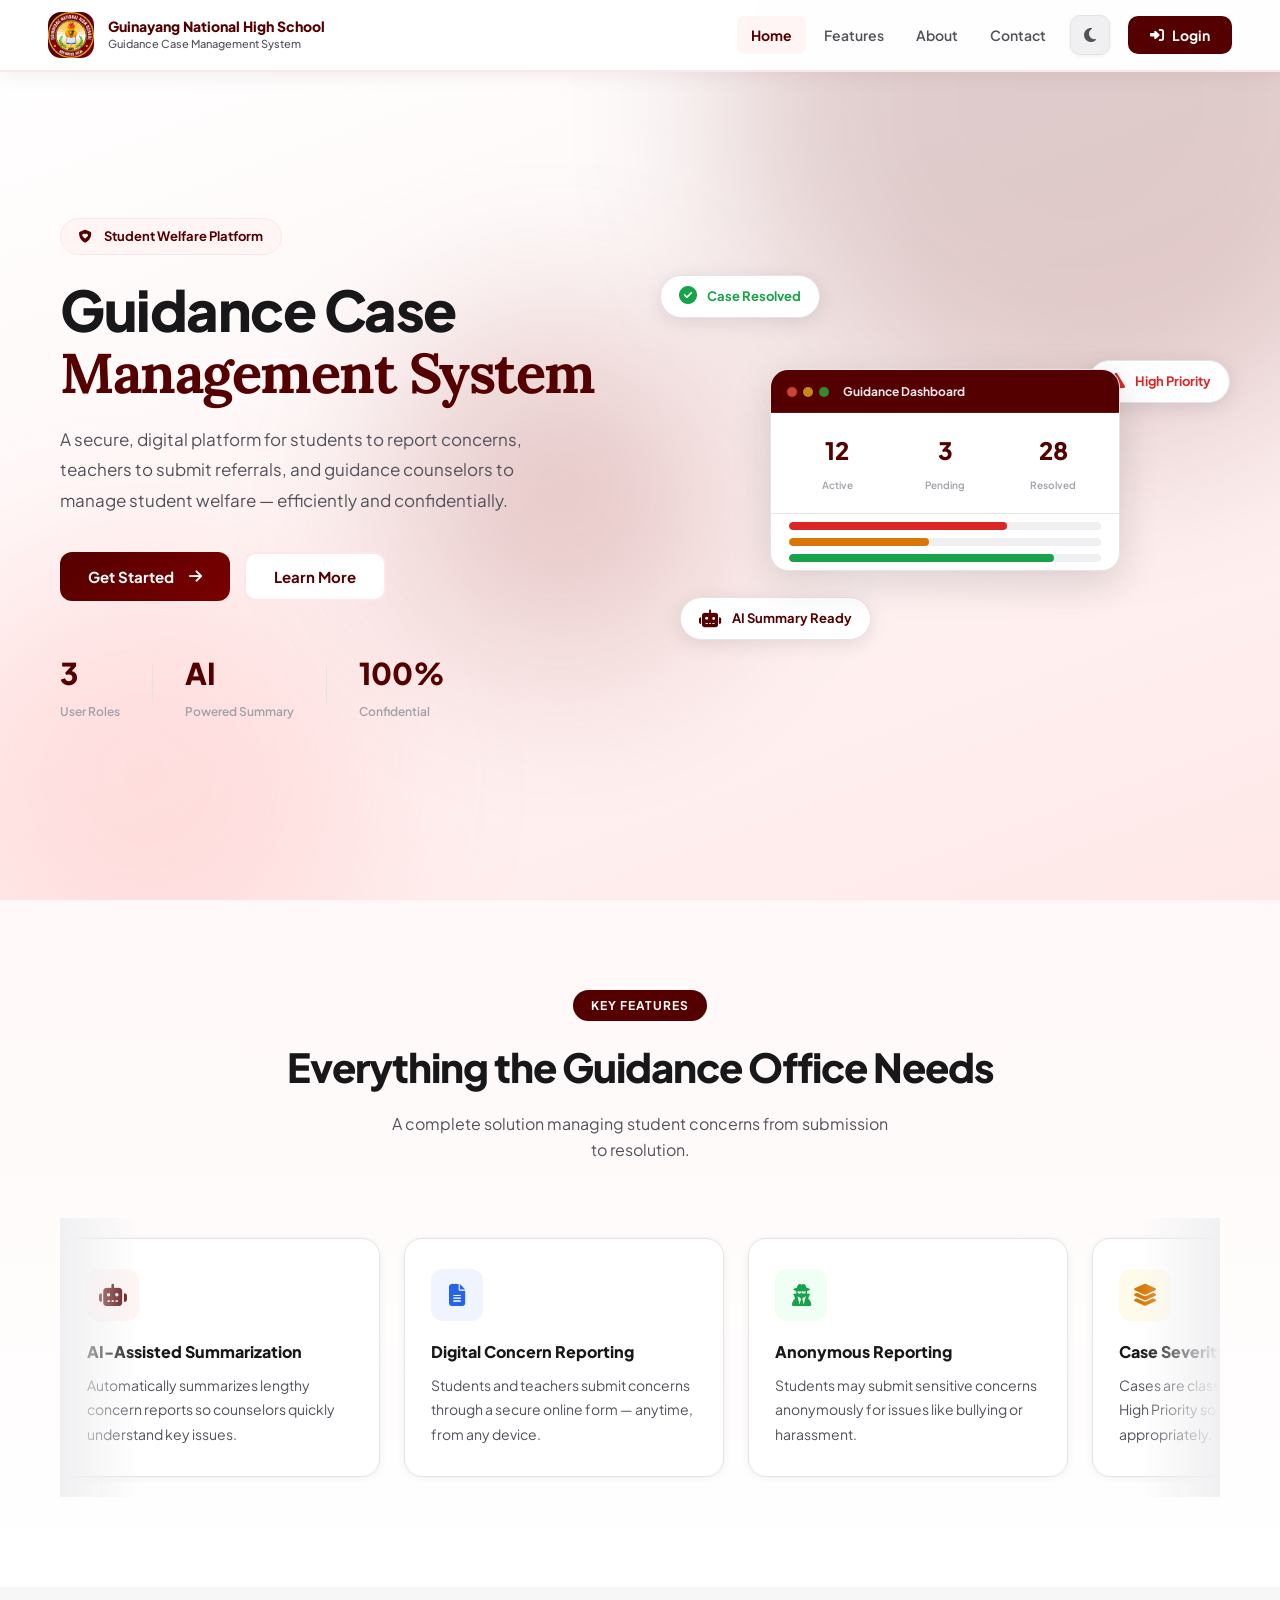
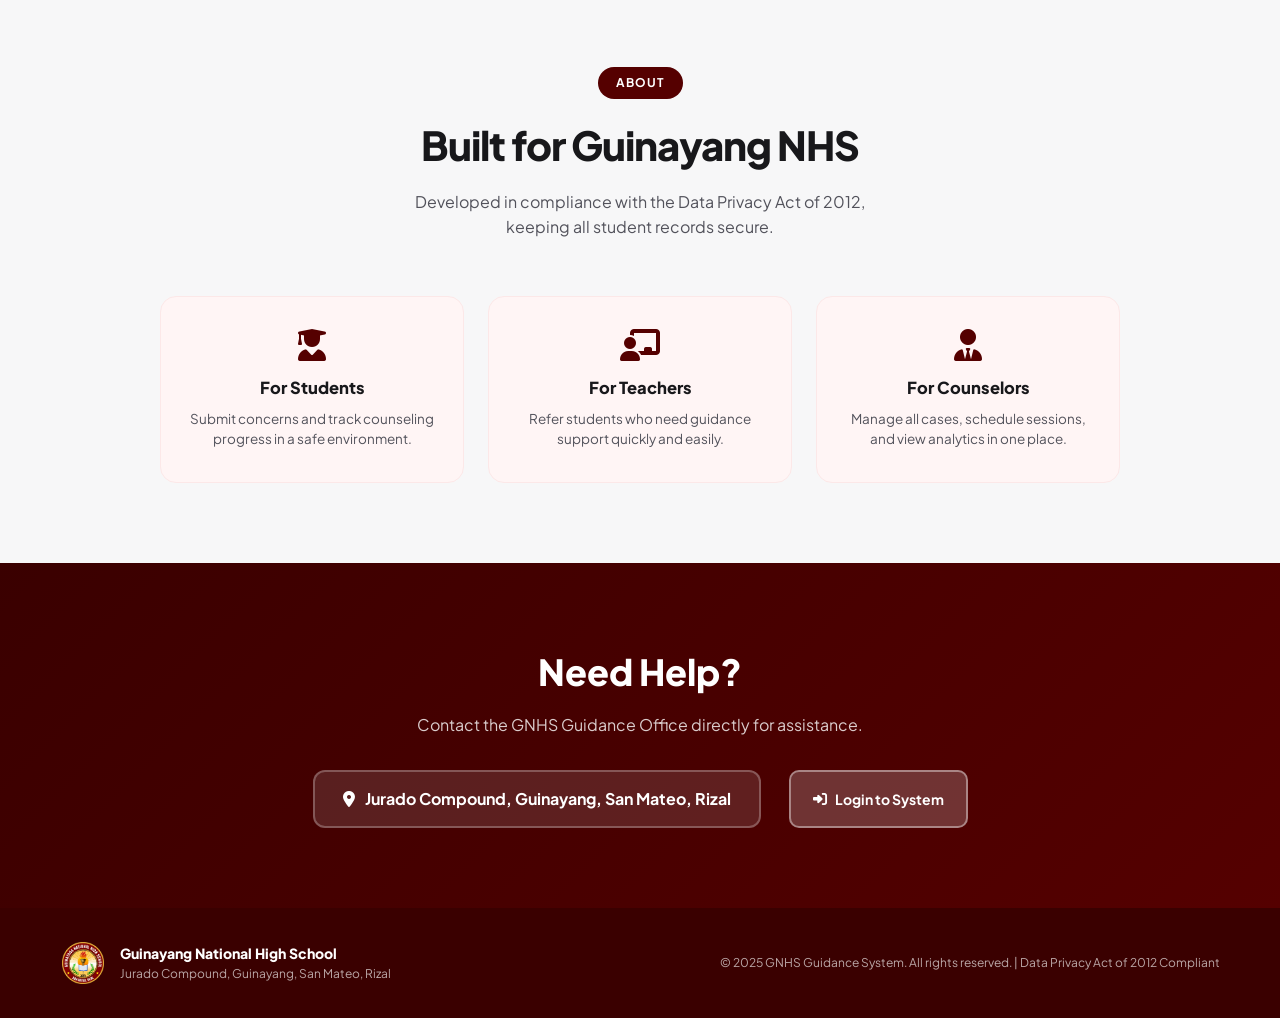
==== commit faf5c13a: "Fix landing page dark mode button styling and resolve Message Teacher / Message Counselor button nav" ====
--- a/index.html
+++ b/index.html
@@ -9,12 +9,62 @@
   <link rel="icon" type="image/x-icon" href="favicon.ico?v=3" />
   <link rel="shortcut icon" type="image/x-icon" href="favicon.ico?v=3" />
   <link rel="apple-touch-icon" href="gnhs.png?v=3" />
-  <link rel="stylesheet" href="style.css?v=20261111_07" />
+  <link rel="stylesheet" href="style.css?v=20261115_02" />
   <link
     href="https://fonts.googleapis.com/css2?family=Plus+Jakarta+Sans:wght@300;400;500;600;700;800;900&family=Lora:ital,wght@0,400;0,600;1,400&display=swap"
     rel="stylesheet" />
   <link rel="stylesheet" href="https://cdnjs.cloudflare.com/ajax/libs/font-awesome/6.5.0/css/all.min.css" />
   <script src="https://accounts.google.com/gsi/client" async defer></script>
+  <style>
+    /* Direct resilient styling for navbar theme toggle button */
+    .navbar .theme-toggle-btn {
+      width: 40px !important;
+      height: 40px !important;
+      min-width: 40px !important;
+      min-height: 40px !important;
+      border-radius: 10px !important;
+      display: inline-flex !important;
+      align-items: center !important;
+      justify-content: center !important;
+      background: var(--bg2, #f4f4f5) !important;
+      color: var(--text-2, #52525b) !important;
+      font-size: 16px !important;
+      border: 1px solid var(--border, #e4e4e7) !important;
+      cursor: pointer !important;
+      transition: all 0.2s ease !important;
+      flex-shrink: 0 !important;
+      margin: 0 6px !important;
+      padding: 0 !important;
+      box-shadow: 0 1px 4px rgba(0,0,0,0.06) !important;
+    }
+    .navbar .theme-toggle-btn:hover {
+      background: var(--maroon-pale, #fff5f5) !important;
+      color: var(--maroon, #550000) !important;
+      border-color: var(--maroon-tint, #fce8e8) !important;
+      transform: translateY(-1px) !important;
+      box-shadow: 0 3px 10px rgba(85,0,0,0.12) !important;
+    }
+    [data-theme="dark"] .navbar .theme-toggle-btn {
+      background: rgba(255, 255, 255, 0.1) !important;
+      color: #fbbf24 !important;
+      border-color: rgba(255, 255, 255, 0.18) !important;
+      box-shadow: 0 1px 4px rgba(0,0,0,0.3) !important;
+    }
+    [data-theme="dark"] .navbar .theme-toggle-btn:hover {
+      background: rgba(251, 191, 36, 0.18) !important;
+      color: #f59e0b !important;
+      border-color: rgba(251, 191, 36, 0.4) !important;
+      box-shadow: 0 2px 12px rgba(251, 191, 36, 0.25) !important;
+    }
+    @media (max-width: 768px) {
+      .navbar .theme-toggle-btn {
+        width: 38px !important;
+        height: 38px !important;
+        font-size: 14px !important;
+        margin: 6px auto !important;
+      }
+    }
+  </style>
   <script>
     (function () {
       var t = localStorage.getItem('theme') || 'light';
@@ -689,8 +739,8 @@
 
   </div>
 
-  <script src="theme.js?v=1.1"></script>
-  <script src="app.js?v=20261111_04"></script>
+  <script src="theme.js?v=20261115_02"></script>
+  <script src="app.js?v=20261115_02"></script>
   <script>
     const GNHS_GRADE_SECTIONS = {
       '7':  ['Bonifacio', 'Burgos', 'Del Pilar', 'Diego Silang', 'Luna', 'Mabini', 'Malvar', 'Rizal'],
--- a/style.css
+++ b/style.css
@@ -380,7 +380,8 @@
 }
 
 .btn-message-student,
-.btn-message-counselor {
+.btn-message-counselor,
+.btn-message-teacher {
   display: inline-flex;
   align-items: center;
   justify-content: center;
@@ -388,15 +389,19 @@
   width: 100%;
   padding: 13px 20px;
   border-radius: 12px;
-  background: linear-gradient(135deg, #2563eb 0%, #1d4ed8 100%) !important;
   color: #ffffff !important;
   font-size: 15px;
   font-weight: 700;
   border: none;
   cursor: pointer;
+  transition: all .25s cubic-bezier(.4, 0, .2, 1);
+  text-decoration: none;
+}
+
+.btn-message-student,
+.btn-message-counselor {
+  background: linear-gradient(135deg, #2563eb 0%, #1d4ed8 100%) !important;
   box-shadow: 0 4px 14px rgba(37, 99, 235, .35);
-  transition: all .25s cubic-bezier(.4, 0, .2, 1);
-  text-decoration: none
 }
 
 .btn-message-student:hover,
@@ -404,13 +409,26 @@
   background: linear-gradient(135deg, #1d4ed8 0%, #1e40af 100%) !important;
   color: #ffffff !important;
   transform: translateY(-2px);
-  box-shadow: 0 8px 24px rgba(37, 99, 235, .45)
+  box-shadow: 0 8px 24px rgba(37, 99, 235, .45);
+}
+
+.btn-message-teacher {
+  background: linear-gradient(135deg, #059669 0%, #047857 100%) !important;
+  box-shadow: 0 4px 14px rgba(5, 150, 105, .35);
+}
+
+.btn-message-teacher:hover {
+  background: linear-gradient(135deg, #047857 0%, #065f46 100%) !important;
+  color: #ffffff !important;
+  transform: translateY(-2px);
+  box-shadow: 0 8px 24px rgba(5, 150, 105, .45);
 }
 
 .btn-message-student i,
-.btn-message-counselor i {
+.btn-message-counselor i,
+.btn-message-teacher i {
   font-size: 16px;
-  color: #ffffff !important
+  color: #ffffff !important;
 }
 
 .hero-stats {
@@ -5238,9 +5256,37 @@
 }
 
 .navbar .theme-toggle-btn {
-  width: 38px;
-  height: 38px;
-  margin-right: 6px;
+  width: 40px;
+  height: 40px;
+  border-radius: 10px;
+  margin: 0 6px;
+  background: var(--bg2, #f4f4f5);
+  border: 1px solid var(--border, #e4e4e7);
+  color: var(--text-2, #52525b);
+  box-shadow: 0 1px 4px rgba(0, 0, 0, 0.06);
+  padding: 0;
+}
+
+.navbar .theme-toggle-btn:hover {
+  background: var(--maroon-pale, #fff5f5);
+  color: var(--maroon, #550000);
+  border-color: var(--maroon-tint, #fce8e8);
+  transform: translateY(-1px);
+  box-shadow: 0 3px 10px rgba(85, 0, 0, 0.12);
+}
+
+[data-theme="dark"] .navbar .theme-toggle-btn {
+  background: rgba(255, 255, 255, 0.1) !important;
+  color: #fbbf24 !important;
+  border-color: rgba(255, 255, 255, 0.18) !important;
+  box-shadow: 0 1px 4px rgba(0, 0, 0, 0.3) !important;
+}
+
+[data-theme="dark"] .navbar .theme-toggle-btn:hover {
+  background: rgba(251, 191, 36, 0.18) !important;
+  color: #f59e0b !important;
+  border-color: rgba(251, 191, 36, 0.4) !important;
+  box-shadow: 0 2px 12px rgba(251, 191, 36, 0.25) !important;
 }
 
 /* ── MARQUEE ── */
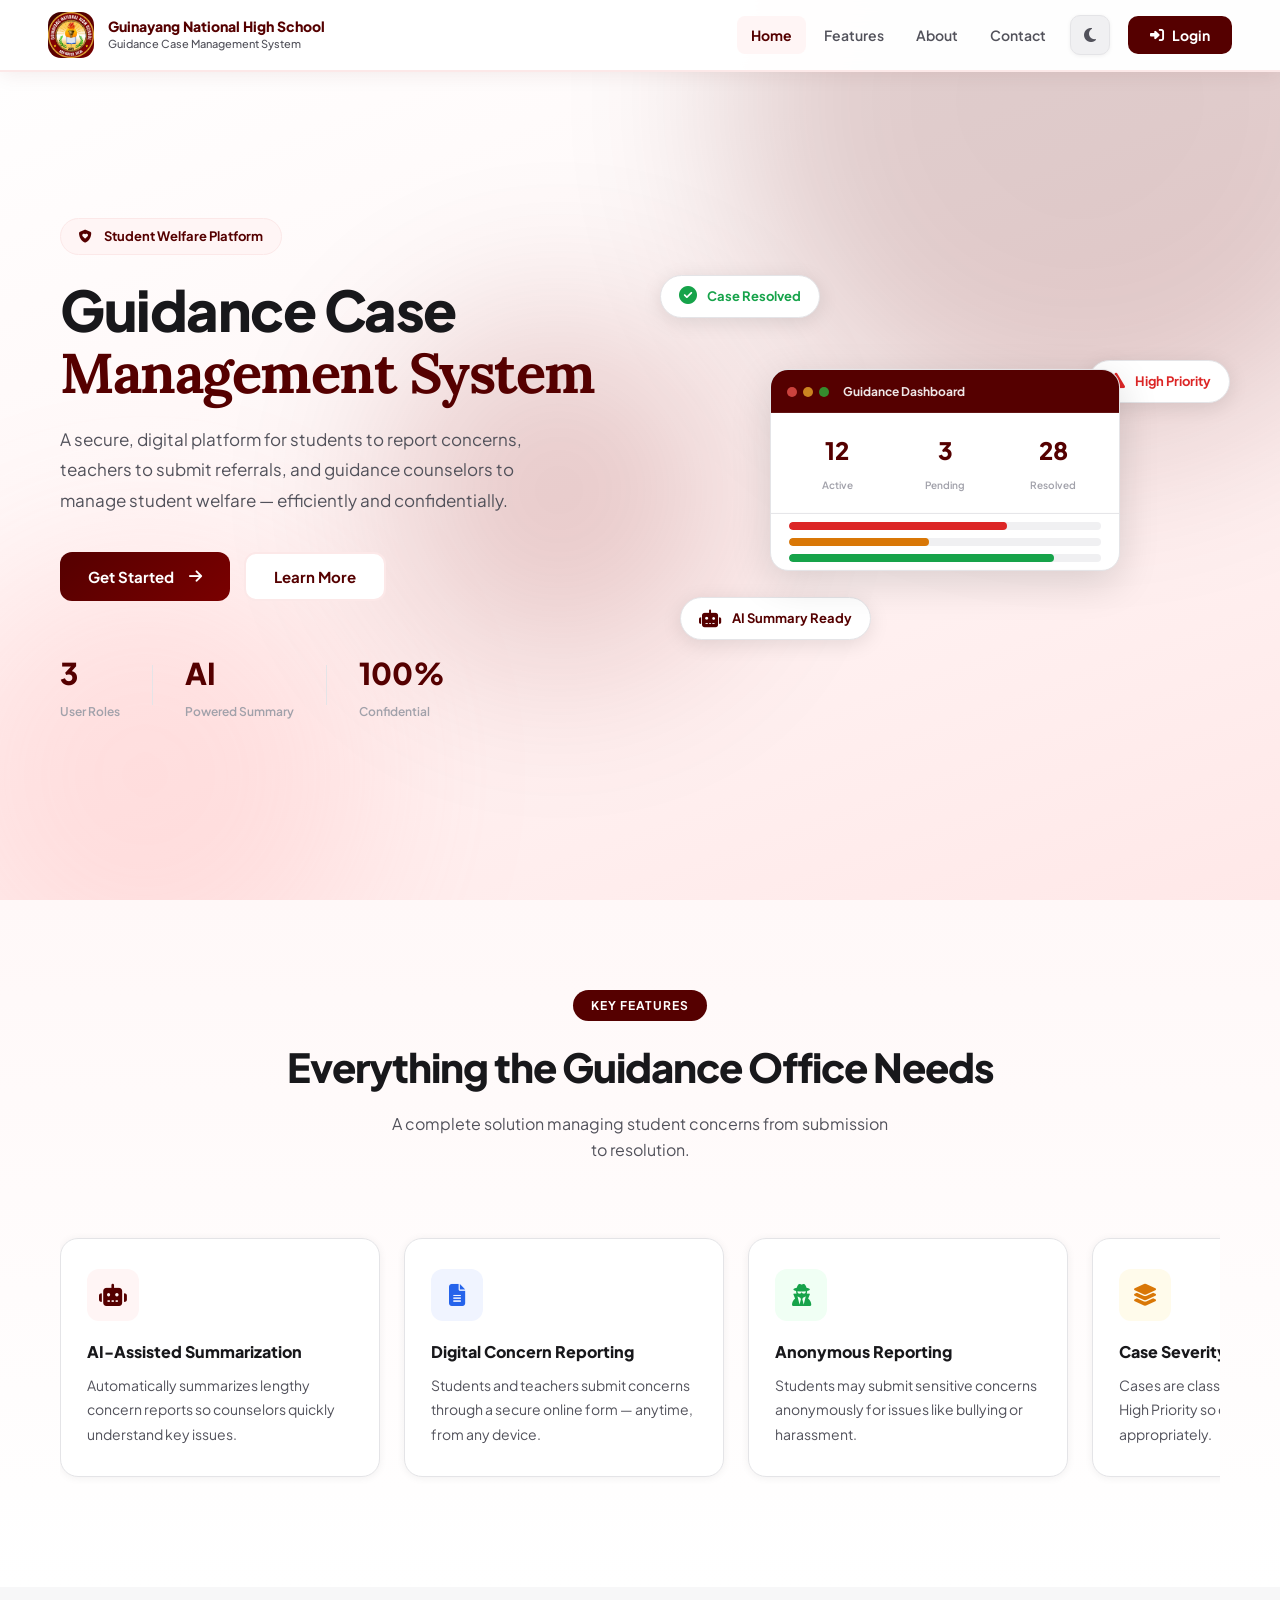
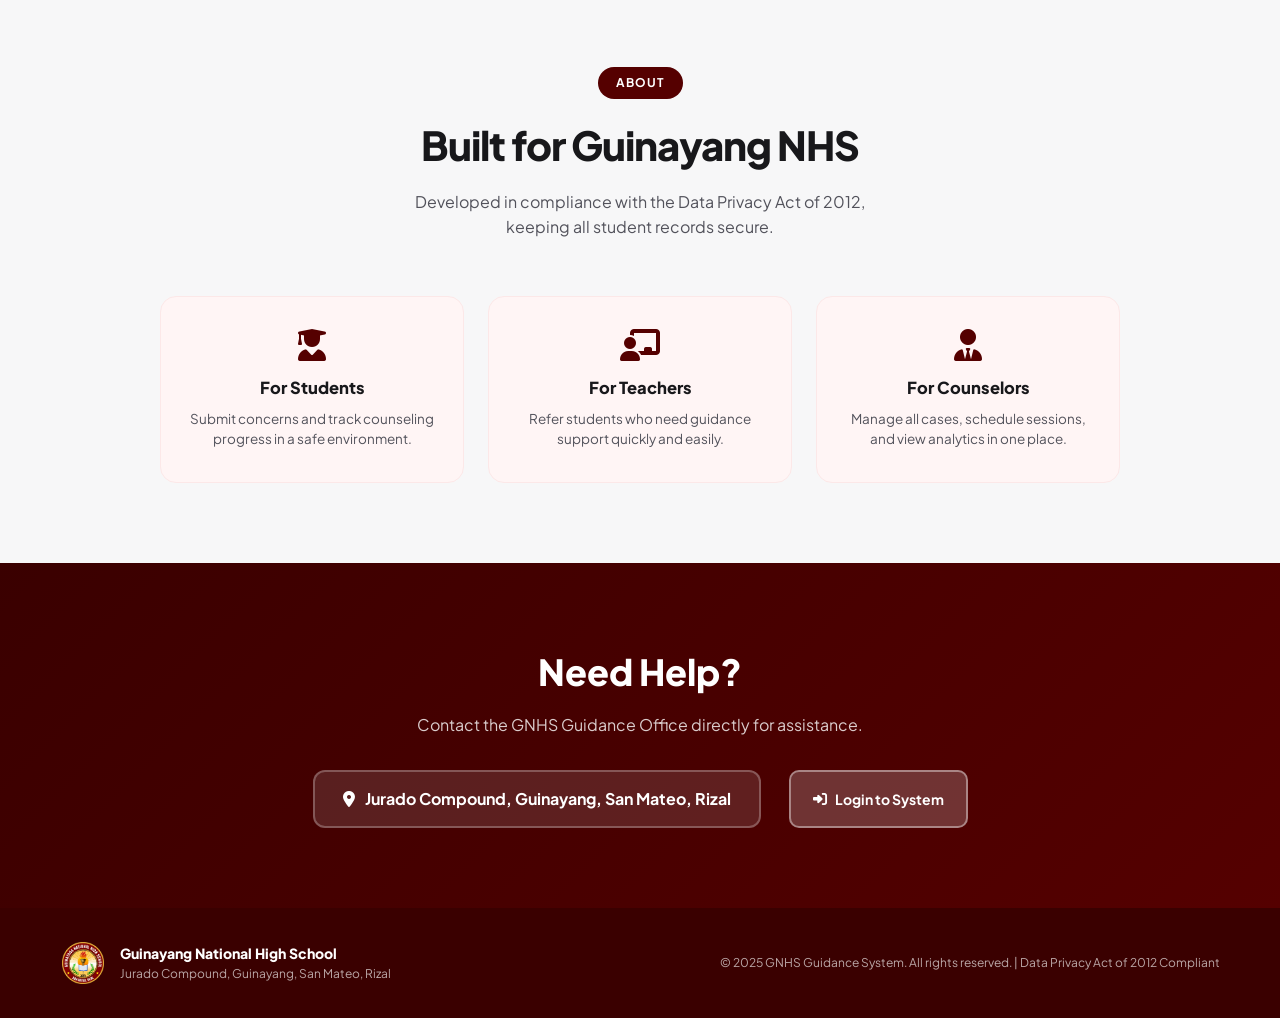
==== commit 4b9b3f71: "Remove moving fade overlay shadow in features marquee slider" ====
--- a/index.html
+++ b/index.html
@@ -9,7 +9,7 @@
   <link rel="icon" type="image/x-icon" href="favicon.ico?v=3" />
   <link rel="shortcut icon" type="image/x-icon" href="favicon.ico?v=3" />
   <link rel="apple-touch-icon" href="gnhs.png?v=3" />
-  <link rel="stylesheet" href="style.css?v=20261115_02" />
+  <link rel="stylesheet" href="style.css?v=20261125_01" />
   <link
     href="https://fonts.googleapis.com/css2?family=Plus+Jakarta+Sans:wght@300;400;500;600;700;800;900&family=Lora:ital,wght@0,400;0,600;1,400&display=swap"
     rel="stylesheet" />
@@ -740,7 +740,7 @@
   </div>
 
   <script src="theme.js?v=20261115_02"></script>
-  <script src="app.js?v=20261115_02"></script>
+  <script src="app.js?v=20261125_01"></script>
   <script>
     const GNHS_GRADE_SECTIONS = {
       '7':  ['Bonifacio', 'Burgos', 'Del Pilar', 'Diego Silang', 'Luna', 'Mabini', 'Malvar', 'Rizal'],
@@ -807,11 +807,20 @@
     let _selectedGoogleAccount = null;
     let _previousStepBeforeGoogle = 'step-choose';
 
+    window.openLoginModal = function() {
+      const m = document.getElementById('loginModal');
+      if (m) {
+        m.style.display = '';
+        m.classList.remove('hidden');
+        if (typeof showStep === 'function') showStep('step-choose');
+      }
+    };
+
     window.closeLoginModal = function() {
       const m = document.getElementById('loginModal');
       if (m) {
         m.classList.add('hidden');
-        m.style.display = 'none';
+        m.style.display = '';
       }
       document.body.style.overflow = '';
     };
--- a/style.css
+++ b/style.css
@@ -942,23 +942,35 @@
   position: absolute;
   top: 18px;
   right: 18px;
-  width: 32px;
-  height: 32px;
+  width: 34px;
+  height: 34px;
   border-radius: 50%;
-  background: rgba(0, 0, 0, 0.04);
-  font-size: 14px;
+  background: rgba(0, 0, 0, 0.05);
+  font-size: 15px;
   color: var(--text-2);
   display: flex;
   align-items: center;
   justify-content: center;
-  transition: .3s;
-  border: none
+  transition: all .25s ease;
+  border: none;
+  cursor: pointer;
+  z-index: 20;
 }
 
 .modal-close:hover {
   background: var(--maroon-pale);
   color: var(--maroon);
-  transform: rotate(90deg)
+  transform: rotate(90deg);
+}
+
+[data-theme="dark"] .modal-close {
+  background: rgba(255, 255, 255, 0.08);
+  color: var(--text-2);
+}
+
+[data-theme="dark"] .modal-close:hover {
+  background: var(--maroon-pale);
+  color: var(--maroon);
 }
 
 .modal-back {
@@ -1868,6 +1880,8 @@
 .main-content {
   margin-left: var(--sidebar-w);
   flex: 1;
+  min-width: 0;
+  max-width: 100%;
   display: flex;
   flex-direction: column
 }
@@ -2293,7 +2307,10 @@
   border-radius: var(--radius);
   padding: 22px;
   box-shadow: var(--shadow-sm);
-  border: 1px solid var(--border)
+  border: 1px solid var(--border);
+  min-width: 0;
+  max-width: 100%;
+  box-sizing: border-box
 }
 
 .card-header {
@@ -3729,7 +3746,10 @@
 
 .page-content {
   padding: 28px;
-  flex: 1
+  flex: 1;
+  min-width: 0;
+  max-width: 100%;
+  box-sizing: border-box
 }
 
 /* Notification Dropdown */
@@ -3812,6 +3832,8 @@
 /* Data table */
 .table-wrap {
   overflow-x: auto;
+  width: 100%;
+  max-width: 100%;
   border-radius: 10px;
   border: 1px solid var(--border);
   background: var(--card-bg)
@@ -5505,27 +5527,6 @@
 .features-marquee-wrapper.is-dragging {
   cursor: grabbing !important;
   scroll-behavior: auto !important;
-}
-
-.features-marquee-wrapper::before,
-.features-marquee-wrapper::after {
-  content: '';
-  position: absolute;
-  top: 0;
-  width: 80px;
-  height: 100%;
-  z-index: 2;
-  pointer-events: none;
-}
-
-.features-marquee-wrapper::before {
-  left: 0;
-  background: linear-gradient(to right, var(--bg2), transparent);
-}
-
-.features-marquee-wrapper::after {
-  right: 0;
-  background: linear-gradient(to left, var(--bg2), transparent);
 }
 
 .features-marquee-content {
@@ -8455,4 +8456,171 @@
   background: rgba(255, 255, 255, 0.08) !important;
   color: var(--maroon-light) !important;
   border-color: rgba(255, 255, 255, 0.12) !important;
-}+}
+
+/* ==========================================================================
+   Counseling Session Modal & Live Console Responsive Styles
+   ========================================================================== */
+.session-live-actions {
+  display: flex;
+  align-items: center;
+  gap: 10px;
+  flex-shrink: 0;
+}
+
+.session-workspace-grid {
+  display: grid;
+  grid-template-columns: 1.15fr 1fr;
+  gap: 20px;
+  align-items: start;
+}
+
+.session-notes-actions {
+  display: flex;
+  justify-content: space-between;
+  align-items: center;
+  margin-top: 12px;
+  gap: 10px;
+  flex-wrap: wrap;
+}
+
+.session-console-modal-box {
+  padding: 26px;
+}
+
+.session-ongoing-bar {
+  background: #fffbeb;
+  border: 1.5px solid #fde68a;
+  border-radius: 12px;
+  padding: 14px 18px;
+  display: flex;
+  align-items: center;
+  justify-content: space-between;
+  margin-bottom: 20px;
+  gap: 14px;
+}
+
+.session-completed-bar {
+  background: #f0fdf4;
+  border: 1.5px solid #bbf7d0;
+  border-radius: 12px;
+  padding: 14px 18px;
+  display: flex;
+  align-items: center;
+  justify-content: space-between;
+  margin-bottom: 20px;
+  gap: 14px;
+}
+
+@media (max-width: 900px) {
+  .session-workspace-grid {
+    grid-template-columns: 1fr !important;
+    gap: 16px !important;
+  }
+}
+
+@media (max-width: 768px) {
+  .session-live-bar {
+    flex-direction: column !important;
+    align-items: stretch !important;
+    padding: 14px 16px !important;
+    gap: 12px !important;
+  }
+
+  .session-live-info {
+    gap: 10px !important;
+  }
+
+  .session-live-actions {
+    display: flex !important;
+    flex-wrap: wrap !important;
+    gap: 8px !important;
+    width: 100% !important;
+  }
+
+  .session-live-actions .session-timer-badge {
+    width: 100% !important;
+    text-align: center !important;
+    padding: 8px 12px !important;
+    font-size: 16px !important;
+    display: flex !important;
+    justify-content: center !important;
+    align-items: center !important;
+  }
+
+  .session-live-actions button {
+    flex: 1 1 calc(50% - 6px) !important;
+    min-width: 120px !important;
+    justify-content: center !important;
+    padding: 10px 10px !important;
+    font-size: 12.5px !important;
+    white-space: nowrap !important;
+  }
+
+  .session-prompt-card {
+    flex-direction: column !important;
+    align-items: stretch !important;
+    gap: 12px !important;
+    padding: 14px 16px !important;
+  }
+
+  .session-prompt-card button {
+    width: 100% !important;
+    justify-content: center !important;
+  }
+
+  .session-ongoing-bar {
+    flex-direction: column !important;
+    align-items: stretch !important;
+    gap: 12px !important;
+    padding: 14px 16px !important;
+  }
+
+  .session-ongoing-bar > div:last-child {
+    display: flex !important;
+    flex-wrap: wrap !important;
+    gap: 8px !important;
+    width: 100% !important;
+  }
+
+  .session-ongoing-bar button {
+    flex: 1 !important;
+    justify-content: center !important;
+  }
+
+  .session-completed-bar {
+    flex-direction: column !important;
+    align-items: stretch !important;
+    gap: 12px !important;
+    padding: 14px 16px !important;
+  }
+}
+
+@media (max-width: 640px) {
+  .session-console-modal-box {
+    padding: 18px 12px !important;
+    width: 98% !important;
+    border-radius: 16px !important;
+  }
+
+  .session-notes-actions {
+    flex-direction: column !important;
+    align-items: stretch !important;
+    gap: 10px !important;
+  }
+
+  .session-notes-actions button {
+    width: 100% !important;
+    justify-content: center !important;
+    padding: 11px 18px !important;
+  }
+
+  .decision-grid {
+    grid-template-columns: 1fr !important;
+    gap: 10px !important;
+  }
+
+  .form-row {
+    grid-template-columns: 1fr !important;
+  }
+}
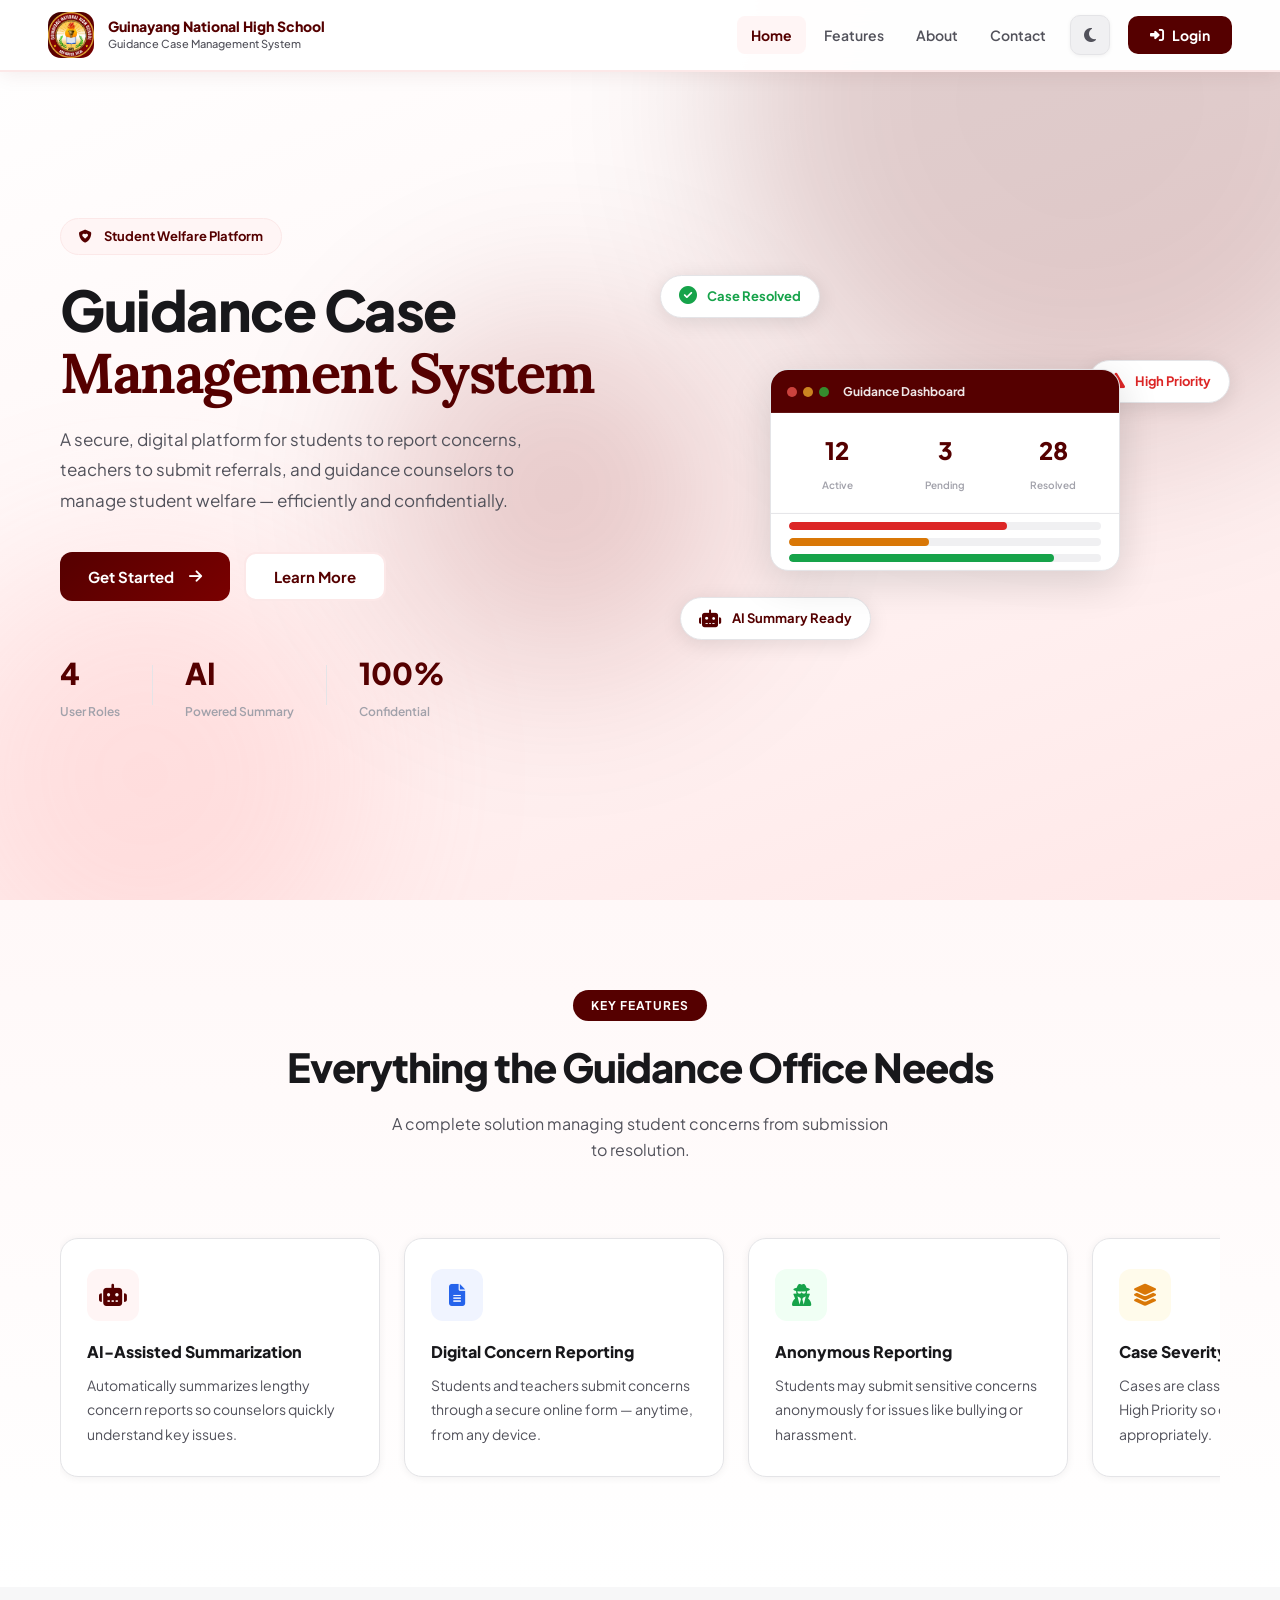
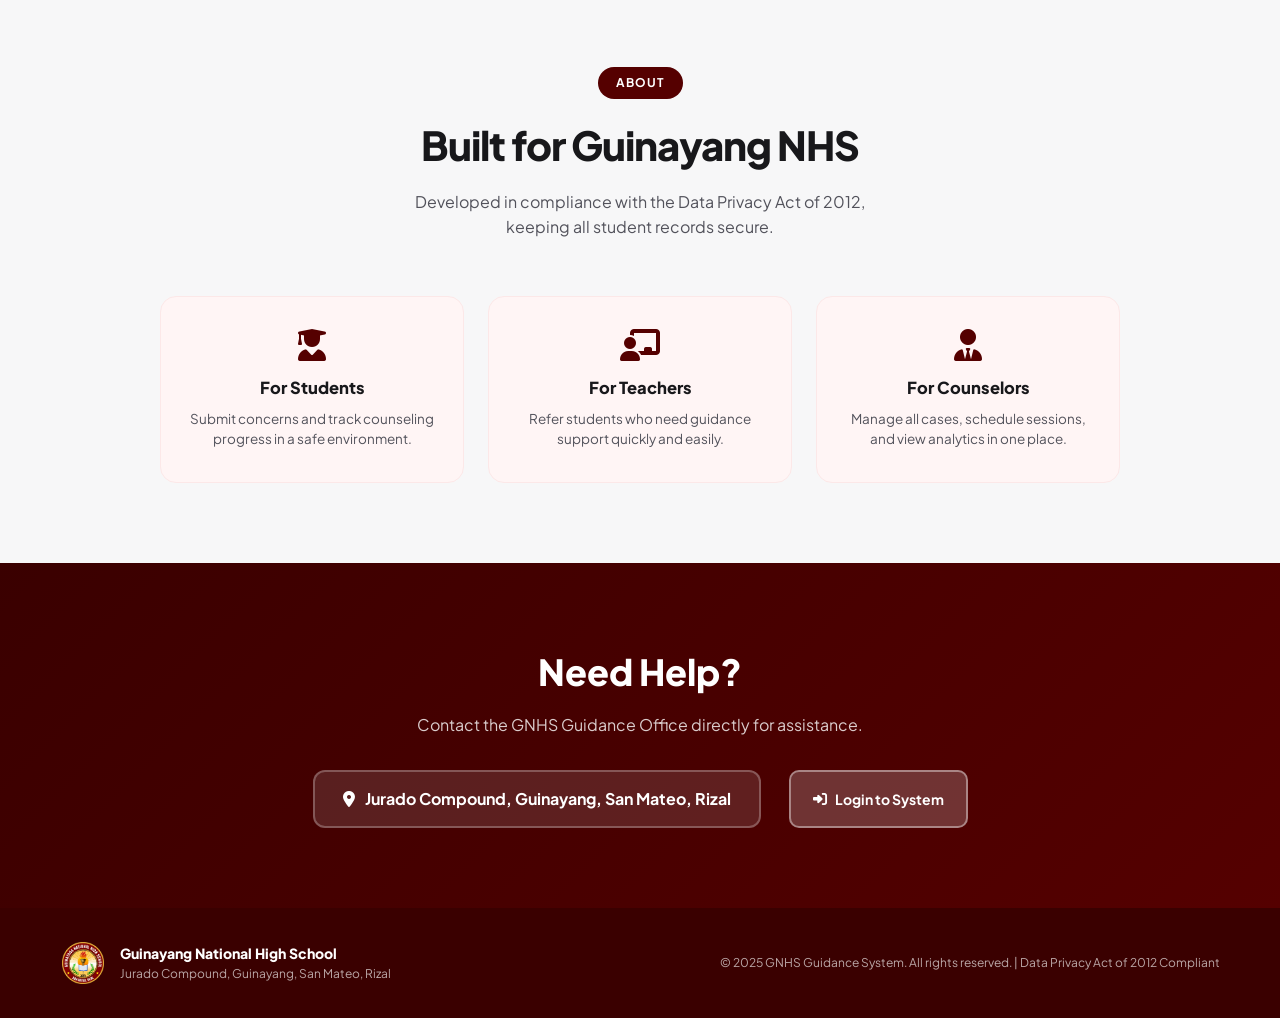
==== commit f3005325: "Implement top-of-chain super_admin hierarchy for Principal and Developer accounts" ====
--- a/index.html
+++ b/index.html
@@ -116,7 +116,7 @@
           onclick="document.getElementById('features').scrollIntoView({behavior:'smooth'})">Learn More</button>
       </div>
       <div class="hero-stats">
-        <div class="stat"><span class="stat-num">3</span><span class="stat-label">User Roles</span></div>
+        <div class="stat"><span class="stat-num">4</span><span class="stat-label">User Roles</span></div>
         <div class="stat-divider"></div>
         <div class="stat"><span class="stat-num">AI</span><span class="stat-label">Powered Summary</span></div>
         <div class="stat-divider"></div>
@@ -323,18 +323,22 @@
         <h2 class="modal-title">Select Your Role</h2>
         <p class="modal-sub" id="role-sub-text">Who are you logging in as?</p>
         <div class="role-cards">
-          <div class="role-card" onclick="selectRole('student')">
-            <div class="role-icon" style="background:#fff0f0;color:#550000"><i class="fas fa-user-graduate"></i></div>
-            <div><strong>Student</strong><small>Submit concerns &amp; track status</small></div>
+          <div class="role-card" onclick="selectRole('super_admin')">
+            <div class="role-icon" style="background:linear-gradient(135deg,#fffbeb,#fef3c7);color:#b45309;border:1px solid #fde68a"><i class="fas fa-crown"></i></div>
+            <div><strong>System Admin <span style="font-size:10px;background:#fef3c7;color:#92400e;border:1px solid #fcd34d;padding:1px 7px;border-radius:999px;font-weight:800;vertical-align:middle;margin-left:4px">TOP</span></strong><small>Principal &amp; Developer — top-level oversight</small></div>
+          </div>
+          <div class="role-card" onclick="selectRole('admin')">
+            <div class="role-icon" style="background:#fff0f0;color:#3a0000"><i class="fas fa-user-tie"></i></div>
+            <div><strong>Guidance Admin</strong><small>Counselors — manage cases &amp; counseling</small></div>
           </div>
           <div class="role-card" onclick="selectRole('teacher')">
             <div class="role-icon" style="background:#fff0f0;color:#7a0000"><i class="fas fa-chalkboard-teacher"></i>
             </div>
             <div><strong>Teacher</strong><small>Refer students for guidance</small></div>
           </div>
-          <div class="role-card" onclick="selectRole('admin')">
-            <div class="role-icon" style="background:#fff0f0;color:#3a0000"><i class="fas fa-user-tie"></i></div>
-            <div><strong>Guidance Admin</strong><small>Manage cases &amp; counseling</small></div>
+          <div class="role-card" onclick="selectRole('student')">
+            <div class="role-icon" style="background:#fff0f0;color:#550000"><i class="fas fa-user-graduate"></i></div>
+            <div><strong>Student</strong><small>Submit concerns &amp; track status</small></div>
           </div>
         </div>
       </div>
@@ -740,7 +744,7 @@
   </div>
 
   <script src="theme.js?v=20261115_02"></script>
-  <script src="app.js?v=20261125_01"></script>
+  <script src="app.js?v=20261128_01"></script>
   <script>
     const GNHS_GRADE_SECTIONS = {
       '7':  ['Bonifacio', 'Burgos', 'Del Pilar', 'Diego Silang', 'Luna', 'Mabini', 'Malvar', 'Rizal'],
--- a/style.css
+++ b/style.css
@@ -3301,6 +3301,12 @@
   font-weight: 700
 }
 
+.role-super_admin {
+  background: linear-gradient(135deg, #fef3c7, #fde68a);
+  color: #92400e;
+  border: 1px solid #f59e0b
+}
+
 .role-admin {
   background: var(--maroon-pale);
   color: var(--maroon)
@@ -3371,7 +3377,7 @@
   position: fixed;
   bottom: 28px;
   right: 28px;
-  z-index: 99999;
+  z-index: 100050;
   display: flex;
   flex-direction: column;
   gap: 10px
@@ -5067,6 +5073,12 @@
 
 [data-theme="dark"] .btn-advisory i {
   color: #c084fc !important;
+}
+
+[data-theme="dark"] .role-super_admin {
+  background: rgba(217, 119, 6, 0.25);
+  color: #fcd34d;
+  border: 1px solid rgba(251, 191, 36, 0.45);
 }
 
 [data-theme="dark"] .role-admin {
